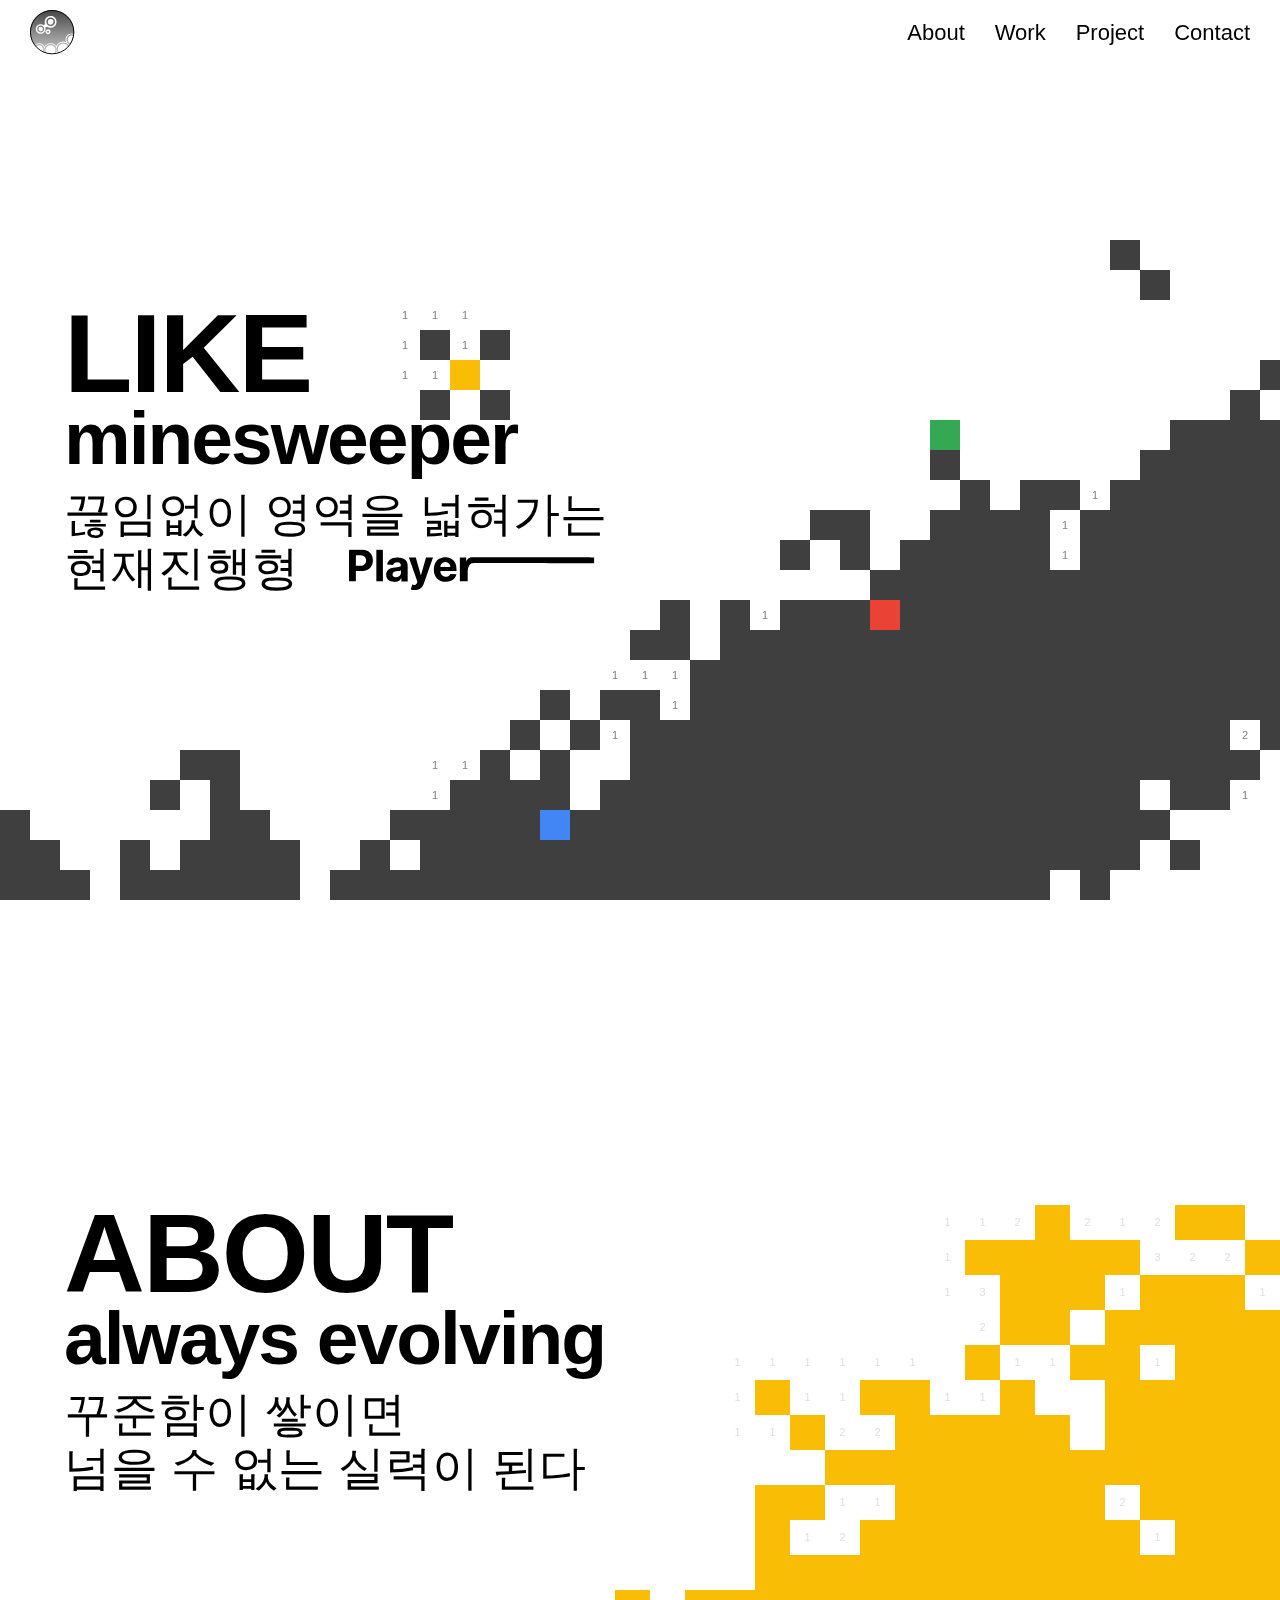
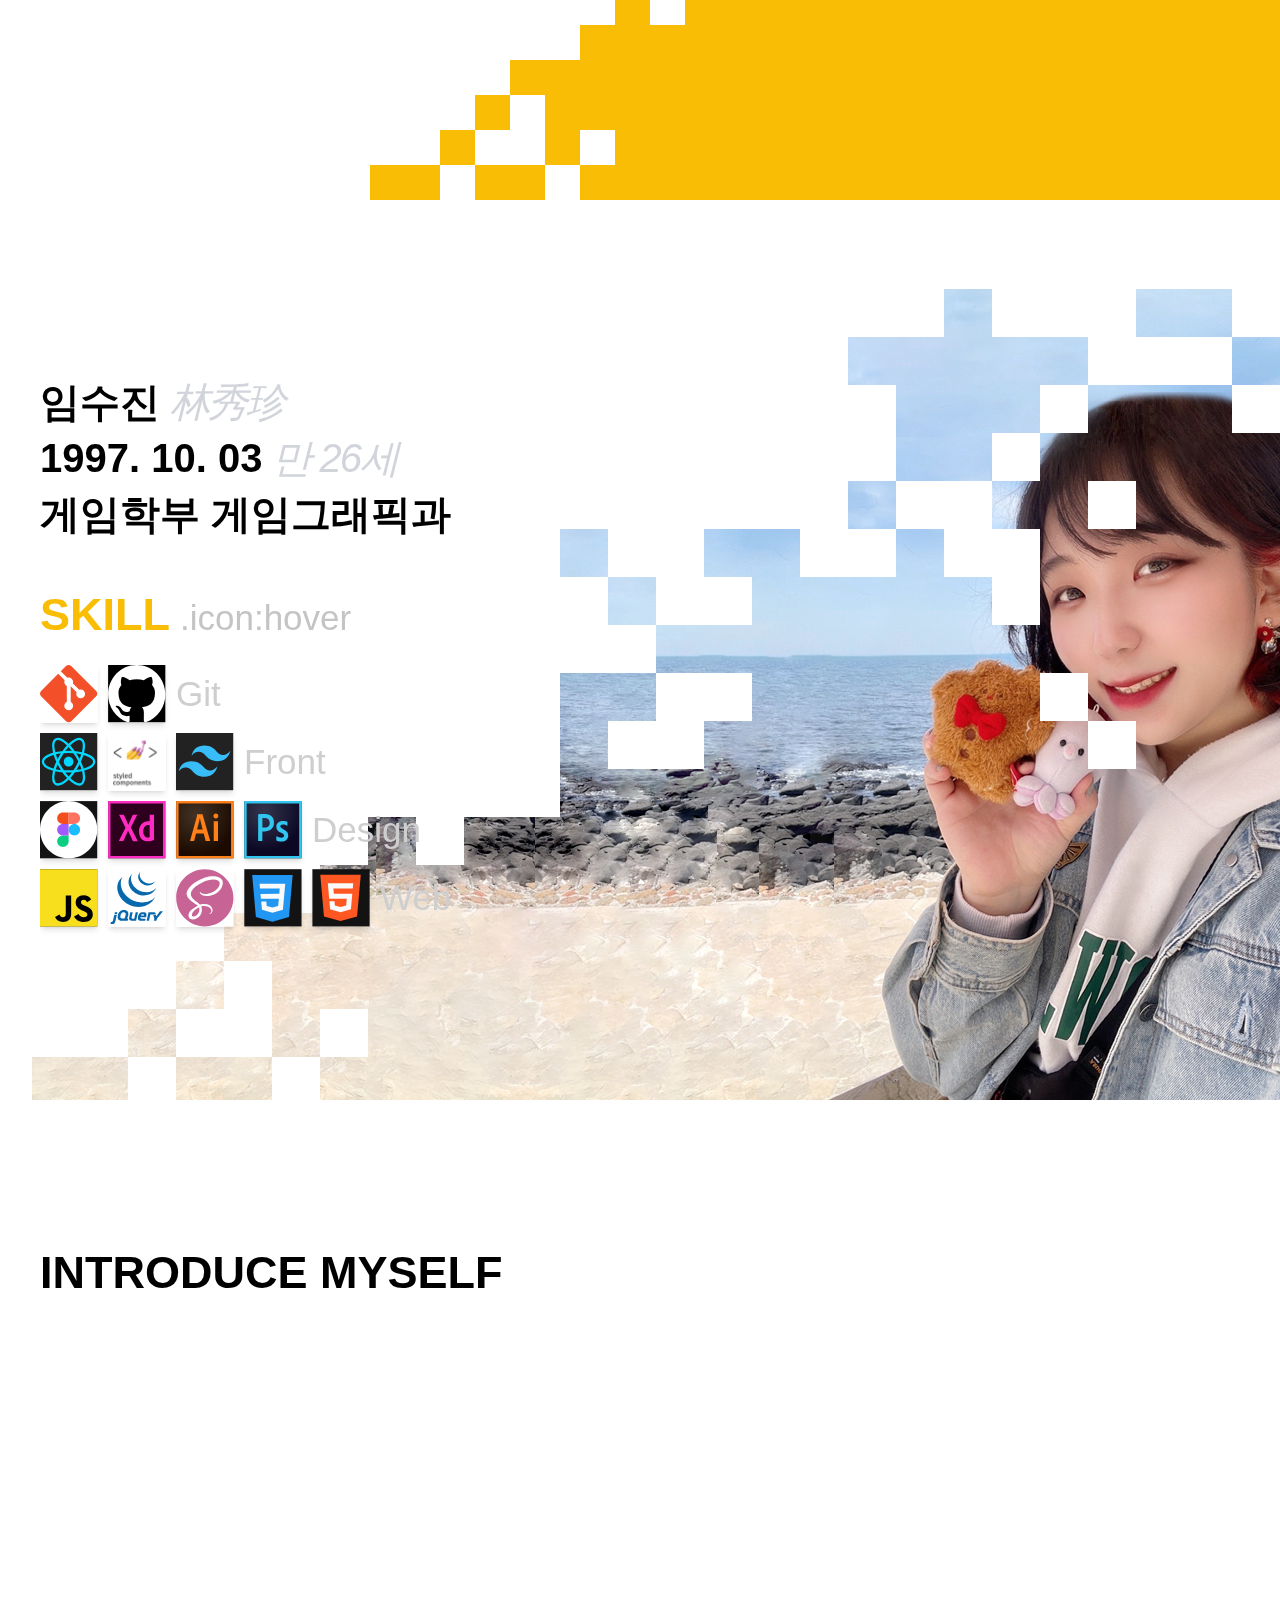
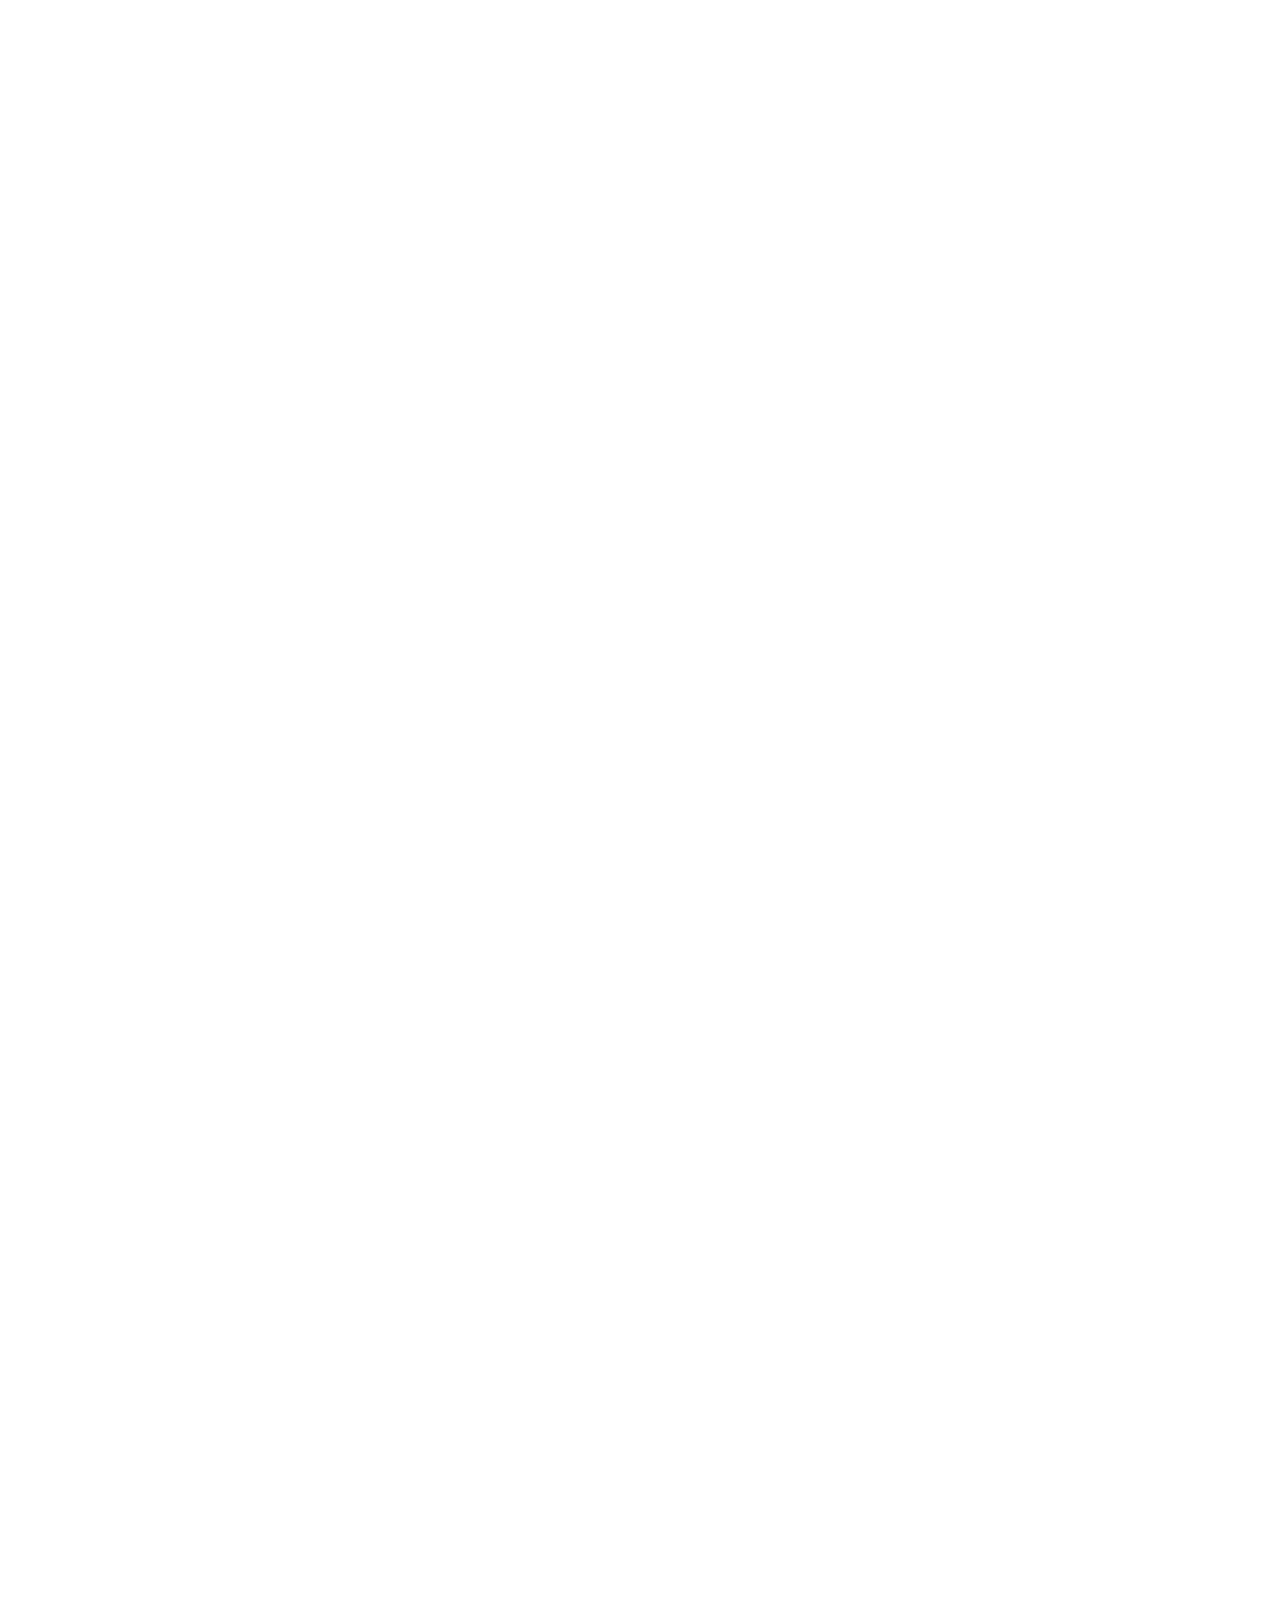
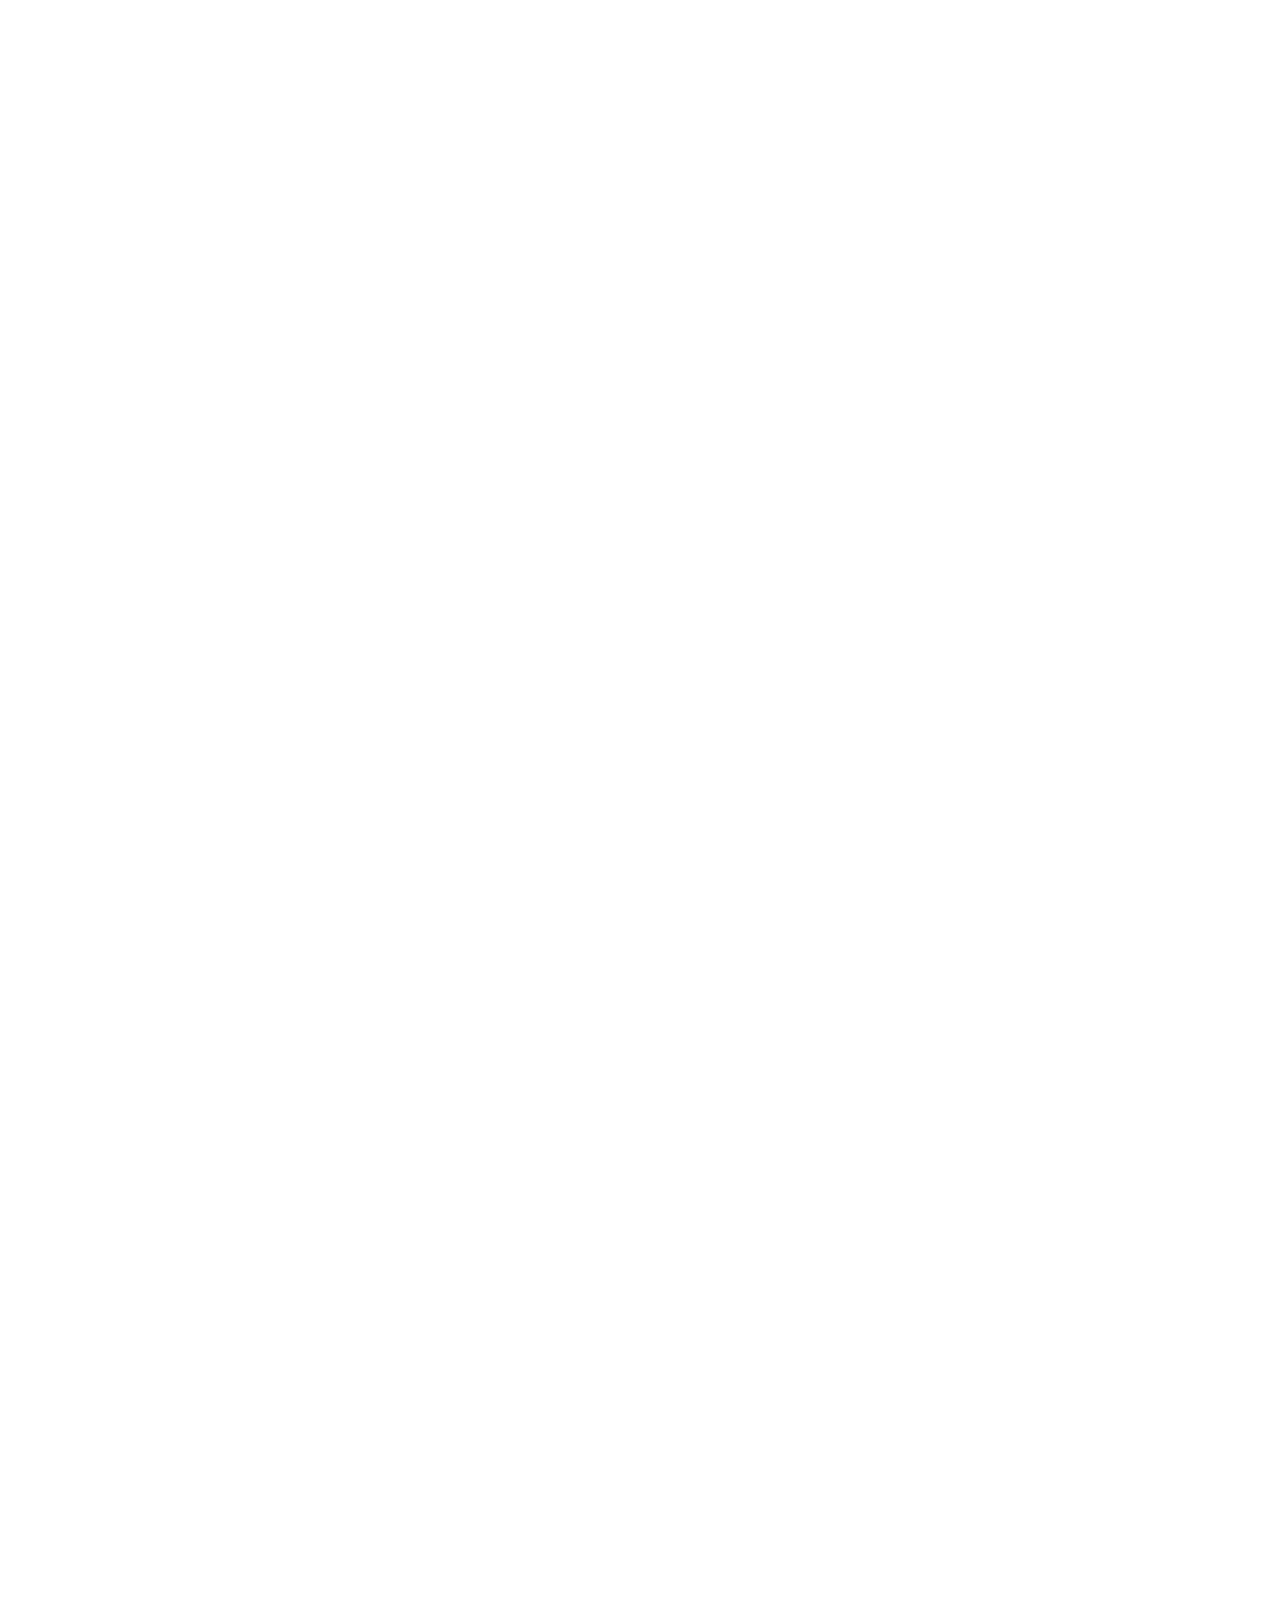
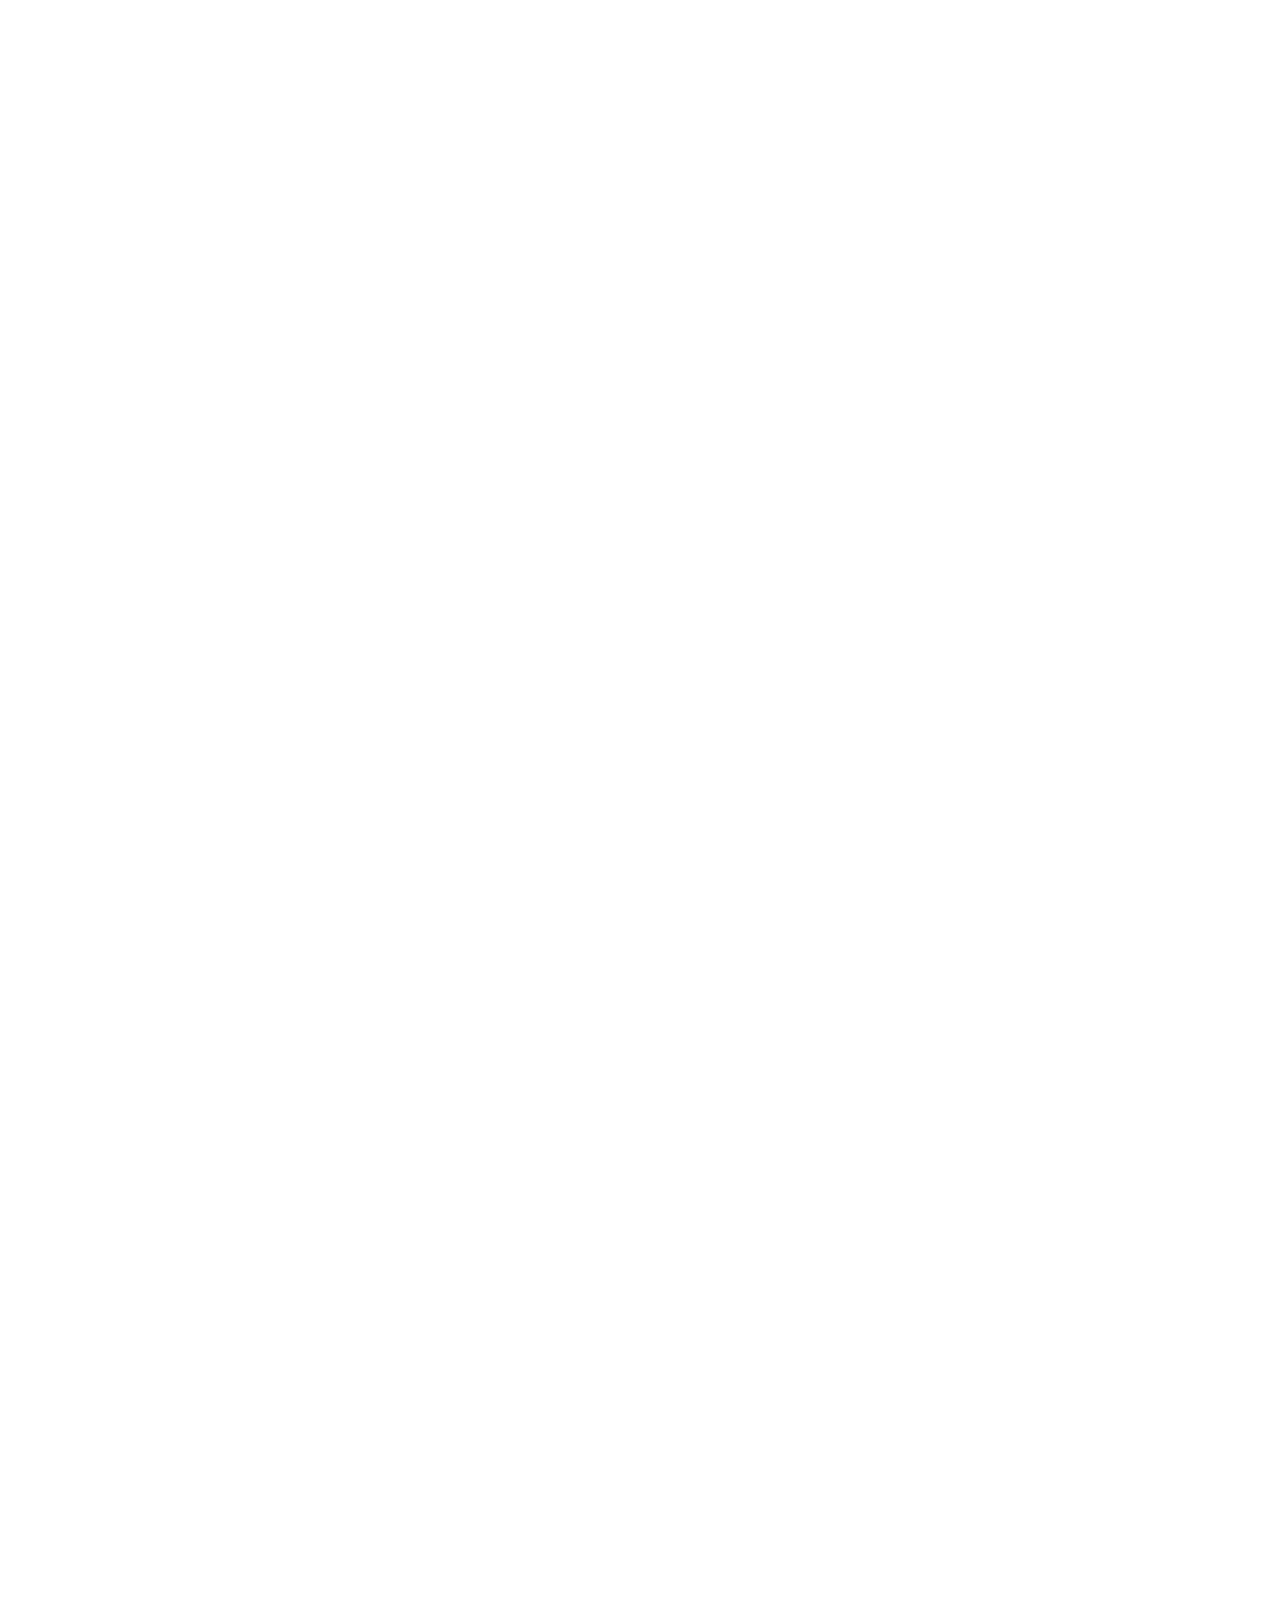
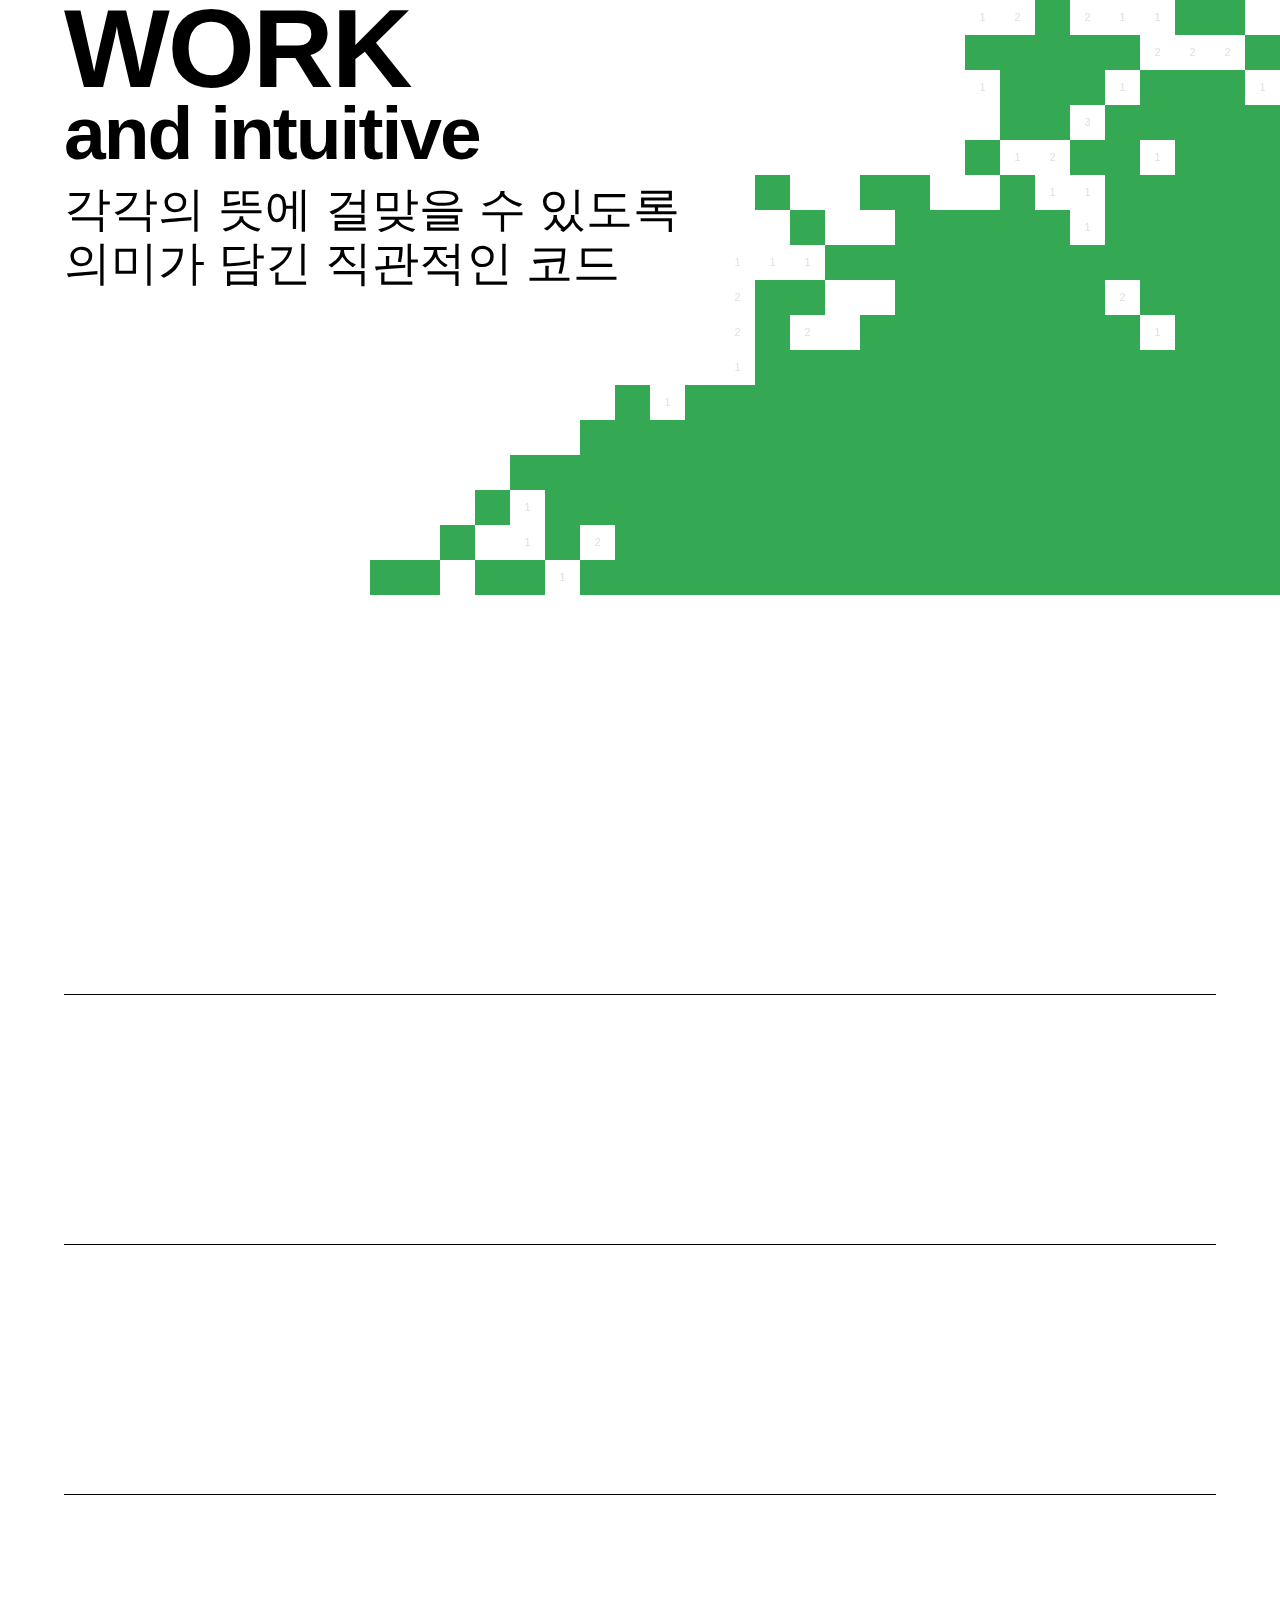
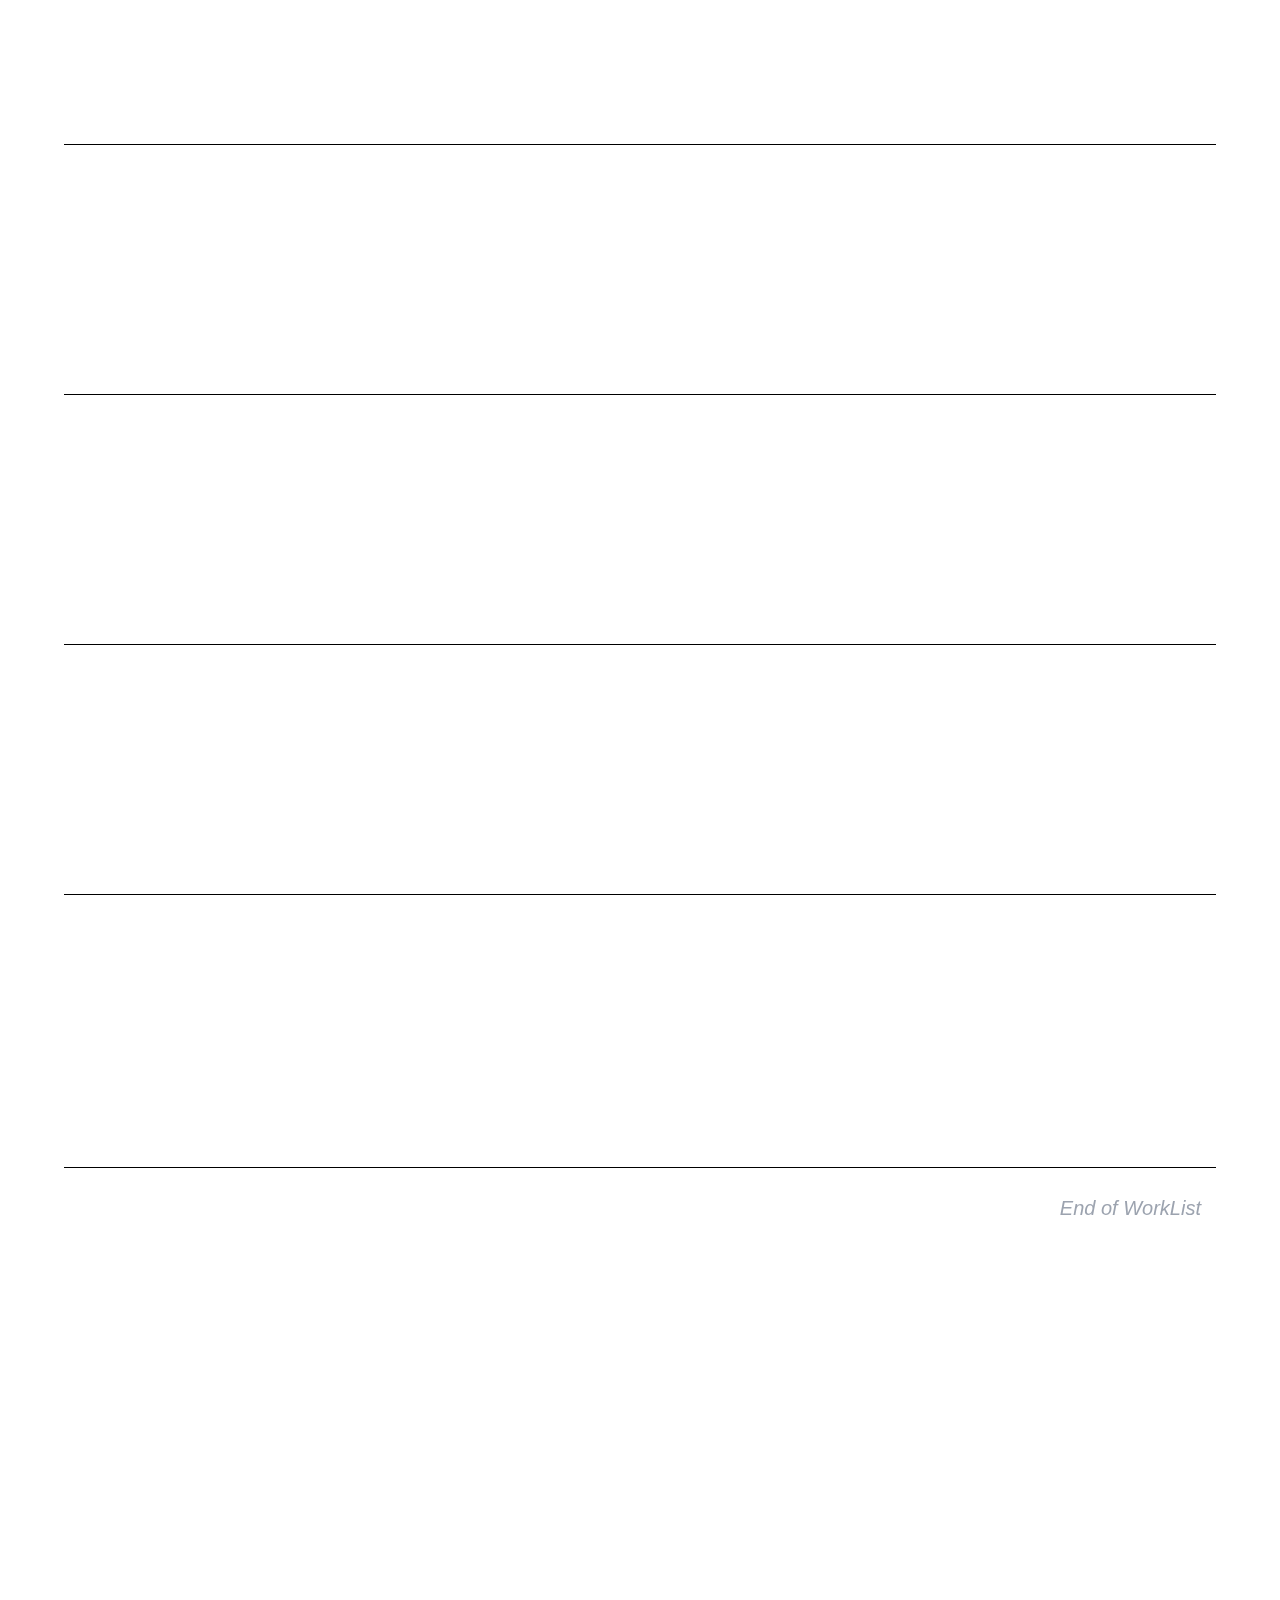
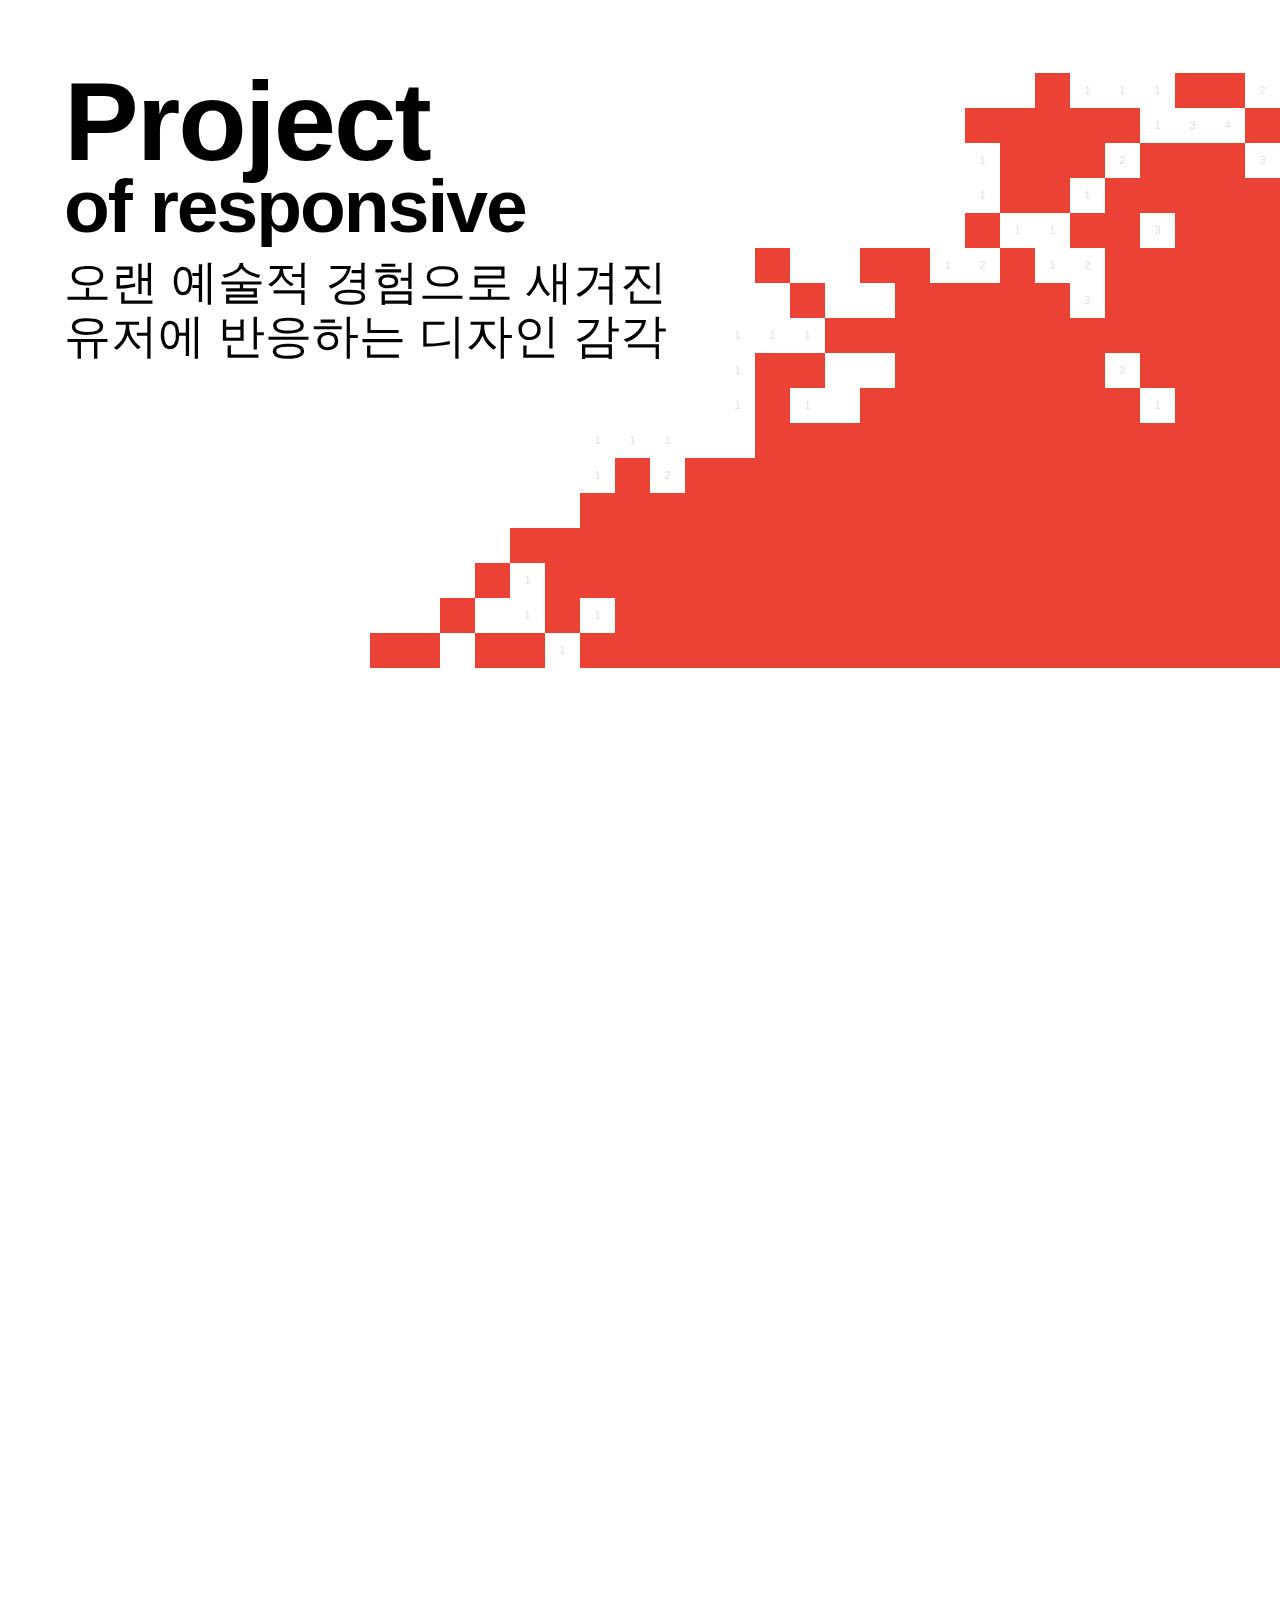
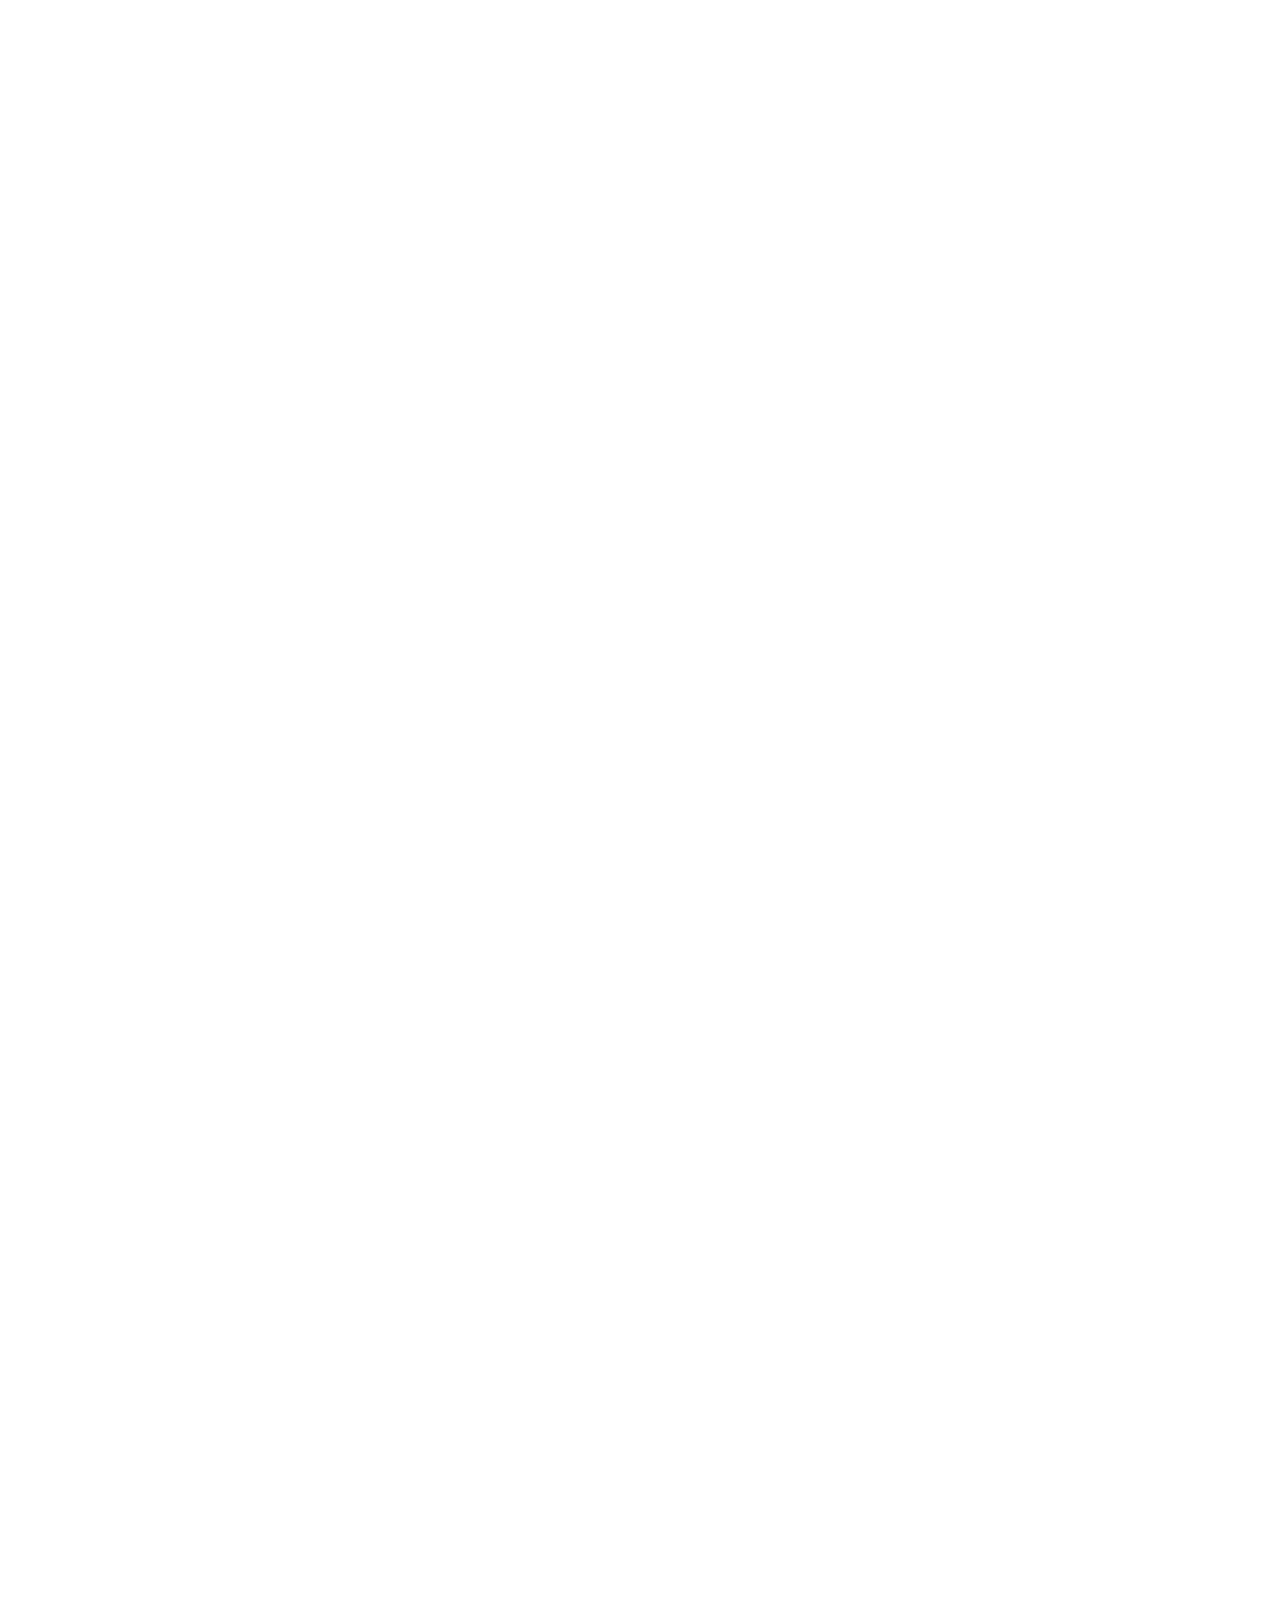
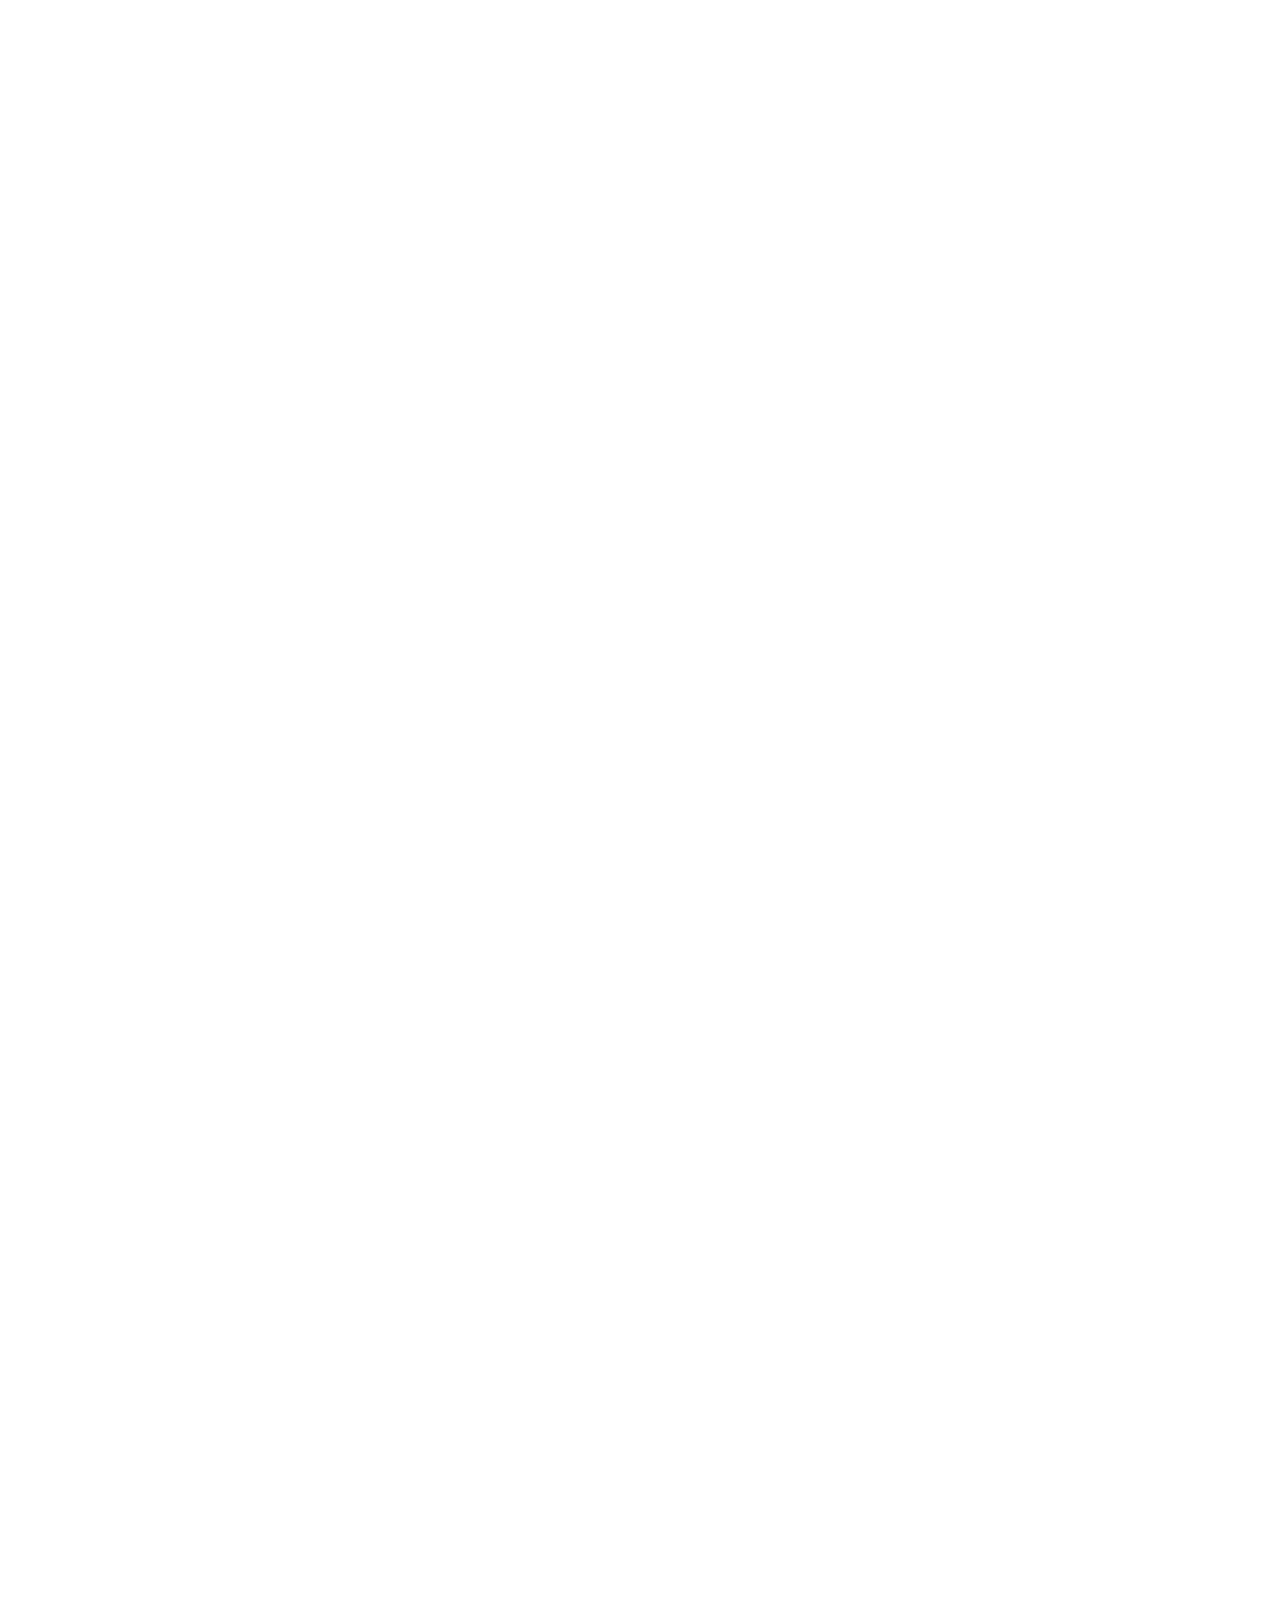
==== index.html @ 19c6135d "[수정] 링크 수정" ====
<!doctype html>
<html lang="ko">
  <head>
    <meta charset="UTF-8" />
    <link
      rel="icon"
      type="image/svg+xml"
      href="./assets/suteamIcon-BBmKGDCa.svg"
    />
    <meta name="viewport" content="width=device-width, initial-scale=1.0" />
    <title>myFirstPortfolio</title>
    <script type="module" crossorigin src="./assets/index-D_qUs_dt.js"></script>
    <link rel="stylesheet" crossorigin href="./assets/index-CfdNUCxx.css" />
  </head>
  <body>
    <div id="root"></div>
  </body>
</html>
---- assets/index-CfdNUCxx.css ----
@font-face{font-family:Inter;src:url(./assets/font/Inter-VariableFont_slnt.wght.ttf) format("ttf")}@font-face{font-family:Pretendard;src:url(./assets/font/PretendardVariable.ttf) format("ttf")}html{scroll-behavior:smooth}body{width:100%}#root{font-family:Inter,Pretendard,sans-serif}.fancybox__footer{display:none}.fancybox__container:not(.is-compact) .fancybox__slide.has-close-btn{padding-top:0!important}.fancybox__content{padding:0!important}.fancybox__content>.f-button.is-close-btn{top:20px!important;right:40px!important;z-index:50!important;opacity:1!important;--f-button-hover-bg: #737373 !important}.has-iframe .fancybox__content{width:100%!important;height:100%!important}canvas{border:1px solid black;margin:0 auto;display:block}#AboutEct .descBox .left .innerBox{flex-direction:row-reverse;right:-230px;justify-content:right;text-align:right}#AboutEct .descBox .right .innerBox{left:-230px;justify-content:left;text-align:left}#AboutEct .descBox .center .innerBox{width:600px;left:50%;transform:translate(-50%);justify-content:center;text-align:center}#AboutEct .descBox .center .innerBox .imgBox{display:none}@media screen and (max-width: 1300px){#AboutEct .descBox{font-size:18px}#AboutEct .descBox .left .innerBox{flex-direction:column;right:initial;left:50%;transform:translate(-50%);justify-content:center;text-align:center}#AboutEct .descBox .right .innerBox{flex-direction:column;right:initial;left:50%;transform:translate(-50%);justify-content:center;text-align:center;gap:initial}#AboutEct .descBox .innerBox .imgBox{position:absolute;z-index:5;opacity:.3}#AboutEct .descBox .innerBox .textBox{padding-top:30px}}@media screen and (max-width: 768px){#AboutEct .descBox .innerBox .textBox pre{white-space:normal}#AboutEct .descBox .center .innerBox{width:100%}}:root{--f-spinner-width: 36px;--f-spinner-height: 36px;--f-spinner-color-1: rgba(0, 0, 0, .1);--f-spinner-color-2: rgba(17, 24, 28, .8);--f-spinner-stroke: 2.75}.f-spinner{margin:auto;padding:0;width:var(--f-spinner-width);height:var(--f-spinner-height)}.f-spinner svg{width:100%;height:100%;vertical-align:top;animation:f-spinner-rotate 2s linear infinite}.f-spinner svg *{stroke-width:var(--f-spinner-stroke);fill:none}.f-spinner svg *:first-child{stroke:var(--f-spinner-color-1)}.f-spinner svg *:last-child{stroke:var(--f-spinner-color-2);animation:f-spinner-dash 2s ease-in-out infinite}@keyframes f-spinner-rotate{to{transform:rotate(360deg)}}@keyframes f-spinner-dash{0%{stroke-dasharray:1,150;stroke-dashoffset:0}50%{stroke-dasharray:90,150;stroke-dashoffset:-35}to{stroke-dasharray:90,150;stroke-dashoffset:-124}}.f-throwOutUp{animation:var(--f-throw-out-duration, .175s) ease-out both f-throwOutUp}.f-throwOutDown{animation:var(--f-throw-out-duration, .175s) ease-out both f-throwOutDown}@keyframes f-throwOutUp{to{transform:translate3d(0,calc(var(--f-throw-out-distance, 150px) * -1),0);opacity:0}}@keyframes f-throwOutDown{to{transform:translate3d(0,var(--f-throw-out-distance, 150px),0);opacity:0}}.f-zoomInUp{animation:var(--f-transition-duration, .2s) ease .1s both f-zoomInUp}.f-zoomOutDown{animation:var(--f-transition-duration, .2s) ease both f-zoomOutDown}@keyframes f-zoomInUp{0%{transform:scale(.975) translate3d(0,16px,0);opacity:0}to{transform:scale(1) translateZ(0);opacity:1}}@keyframes f-zoomOutDown{to{transform:scale(.975) translate3d(0,16px,0);opacity:0}}.f-fadeIn{animation:var(--f-transition-duration, .2s) var(--f-transition-easing, ease) var(--f-transition-delay, 0s) both f-fadeIn;z-index:2}.f-fadeOut{animation:var(--f-transition-duration, .2s) var(--f-transition-easing, ease) var(--f-transition-delay, 0s) both f-fadeOut;z-index:1}@keyframes f-fadeIn{0%{opacity:0}to{opacity:1}}@keyframes f-fadeOut{to{opacity:0}}.f-fadeFastIn{animation:var(--f-transition-duration, .2s) ease-out both f-fadeFastIn;z-index:2}.f-fadeFastOut{animation:var(--f-transition-duration, .1s) ease-out both f-fadeFastOut;z-index:2}@keyframes f-fadeFastIn{0%{opacity:.75}to{opacity:1}}@keyframes f-fadeFastOut{to{opacity:0}}.f-fadeSlowIn{animation:var(--f-transition-duration, .5s) ease both f-fadeSlowIn;z-index:2}.f-fadeSlowOut{animation:var(--f-transition-duration, .5s) ease both f-fadeSlowOut;z-index:1}@keyframes f-fadeSlowIn{0%{opacity:0}to{opacity:1}}@keyframes f-fadeSlowOut{to{opacity:0}}.f-crossfadeIn{animation:var(--f-transition-duration, .2s) ease-out both f-crossfadeIn;z-index:2}.f-crossfadeOut{animation:calc(var(--f-transition-duration, .2s)*.5) linear .1s both f-crossfadeOut;z-index:1}@keyframes f-crossfadeIn{0%{opacity:0}to{opacity:1}}@keyframes f-crossfadeOut{to{opacity:0}}.f-slideIn.from-next{animation:var(--f-transition-duration, .85s) cubic-bezier(.16,1,.3,1) f-slideInNext}.f-slideIn.from-prev{animation:var(--f-transition-duration, .85s) cubic-bezier(.16,1,.3,1) f-slideInPrev}.f-slideOut.to-next{animation:var(--f-transition-duration, .85s) cubic-bezier(.16,1,.3,1) f-slideOutNext}.f-slideOut.to-prev{animation:var(--f-transition-duration, .85s) cubic-bezier(.16,1,.3,1) f-slideOutPrev}@keyframes f-slideInPrev{0%{transform:translate(100%)}to{transform:translateZ(0)}}@keyframes f-slideInNext{0%{transform:translate(-100%)}to{transform:translateZ(0)}}@keyframes f-slideOutNext{to{transform:translate(-100%)}}@keyframes f-slideOutPrev{to{transform:translate(100%)}}.f-classicIn.from-next{animation:var(--f-transition-duration, .85s) cubic-bezier(.16,1,.3,1) f-classicInNext;z-index:2}.f-classicIn.from-prev{animation:var(--f-transition-duration, .85s) cubic-bezier(.16,1,.3,1) f-classicInPrev;z-index:2}.f-classicOut.to-next{animation:var(--f-transition-duration, .85s) cubic-bezier(.16,1,.3,1) f-classicOutNext;z-index:1}.f-classicOut.to-prev{animation:var(--f-transition-duration, .85s) cubic-bezier(.16,1,.3,1) f-classicOutPrev;z-index:1}@keyframes f-classicInNext{0%{transform:translate(-75px);opacity:0}to{transform:translateZ(0);opacity:1}}@keyframes f-classicInPrev{0%{transform:translate(75px);opacity:0}to{transform:translateZ(0);opacity:1}}@keyframes f-classicOutNext{to{transform:translate(-75px);opacity:0}}@keyframes f-classicOutPrev{to{transform:translate(75px);opacity:0}}:root{--f-button-width: 40px;--f-button-height: 40px;--f-button-border: 0;--f-button-border-radius: 0;--f-button-color: #374151;--f-button-bg: #f8f8f8;--f-button-hover-bg: #e0e0e0;--f-button-active-bg: #d0d0d0;--f-button-shadow: none;--f-button-transition: all .15s ease;--f-button-transform: none;--f-button-svg-width: 20px;--f-button-svg-height: 20px;--f-button-svg-stroke-width: 1.5;--f-button-svg-fill: none;--f-button-svg-filter: none;--f-button-svg-disabled-opacity: .65}.f-button{display:flex;justify-content:center;align-items:center;box-sizing:content-box;position:relative;margin:0;padding:0;width:var(--f-button-width);height:var(--f-button-height);border:var(--f-button-border);border-radius:var(--f-button-border-radius);color:var(--f-button-color);background:var(--f-button-bg);box-shadow:var(--f-button-shadow);pointer-events:all;cursor:pointer;transition:var(--f-button-transition)}@media (hover: hover){.f-button:hover:not([disabled]){color:var(--f-button-hover-color);background-color:var(--f-button-hover-bg)}}.f-button:active:not([disabled]){background-color:var(--f-button-active-bg)}.f-button:focus:not(:focus-visible){outline:none}.f-button:focus-visible{outline:none;box-shadow:inset 0 0 0 var(--f-button-outline, 2px) var(--f-button-outline-color, var(--f-button-color))}.f-button svg{width:var(--f-button-svg-width);height:var(--f-button-svg-height);fill:var(--f-button-svg-fill);stroke:currentColor;stroke-width:var(--f-button-svg-stroke-width);stroke-linecap:round;stroke-linejoin:round;transition:opacity .15s ease;transform:var(--f-button-transform);filter:var(--f-button-svg-filter);pointer-events:none}.f-button[disabled]{cursor:default}.f-button[disabled] svg{opacity:var(--f-button-svg-disabled-opacity)}.f-carousel__nav .f-button.is-prev,.f-carousel__nav .f-button.is-next,.fancybox__nav .f-button.is-prev,.fancybox__nav .f-button.is-next{position:absolute;z-index:1}.is-horizontal .f-carousel__nav .f-button.is-prev,.is-horizontal .f-carousel__nav .f-button.is-next,.is-horizontal .fancybox__nav .f-button.is-prev,.is-horizontal .fancybox__nav .f-button.is-next{top:50%;transform:translateY(-50%)}.is-horizontal .f-carousel__nav .f-button.is-prev,.is-horizontal .fancybox__nav .f-button.is-prev{left:var(--f-button-prev-pos)}.is-horizontal .f-carousel__nav .f-button.is-next,.is-horizontal .fancybox__nav .f-button.is-next{right:var(--f-button-next-pos)}.is-horizontal.is-rtl .f-carousel__nav .f-button.is-prev,.is-horizontal.is-rtl .fancybox__nav .f-button.is-prev{left:auto;right:var(--f-button-next-pos)}.is-horizontal.is-rtl .f-carousel__nav .f-button.is-next,.is-horizontal.is-rtl .fancybox__nav .f-button.is-next{right:auto;left:var(--f-button-prev-pos)}.is-vertical .f-carousel__nav .f-button.is-prev,.is-vertical .f-carousel__nav .f-button.is-next,.is-vertical .fancybox__nav .f-button.is-prev,.is-vertical .fancybox__nav .f-button.is-next{top:auto;left:50%;transform:translate(-50%)}.is-vertical .f-carousel__nav .f-button.is-prev,.is-vertical .fancybox__nav .f-button.is-prev{top:var(--f-button-next-pos)}.is-vertical .f-carousel__nav .f-button.is-next,.is-vertical .fancybox__nav .f-button.is-next{bottom:var(--f-button-next-pos)}.is-vertical .f-carousel__nav .f-button.is-prev svg,.is-vertical .f-carousel__nav .f-button.is-next svg,.is-vertical .fancybox__nav .f-button.is-prev svg,.is-vertical .fancybox__nav .f-button.is-next svg{transform:rotate(90deg)}.f-carousel__nav .f-button:disabled,.fancybox__nav .f-button:disabled{pointer-events:none}html.with-fancybox{width:auto;overflow:visible;scroll-behavior:auto}html.with-fancybox body{touch-action:none}html.with-fancybox body.hide-scrollbar{width:auto;margin-right:calc(var(--fancybox-body-margin, 0px) + var(--fancybox-scrollbar-compensate, 0px));overflow:hidden!important;overscroll-behavior-y:none}.fancybox__container{--fancybox-color: #dbdbdb;--fancybox-hover-color: #fff;--fancybox-bg: rgba(24, 24, 27, .98);--fancybox-slide-gap: 10px;--f-spinner-width: 50px;--f-spinner-height: 50px;--f-spinner-color-1: rgba(255, 255, 255, .1);--f-spinner-color-2: #bbb;--f-spinner-stroke: 3.65;position:fixed;top:0;left:0;bottom:0;right:0;direction:ltr;display:flex;flex-direction:column;box-sizing:border-box;margin:0;padding:0;color:#f8f8f8;-webkit-tap-highlight-color:rgba(0,0,0,0);overflow:visible;z-index:var(--fancybox-zIndex, 1050);outline:none;transform-origin:top left;-webkit-text-size-adjust:100%;-moz-text-size-adjust:none;text-size-adjust:100%;overscroll-behavior-y:contain}.fancybox__container *,.fancybox__container *:before,.fancybox__container *:after{box-sizing:inherit}.fancybox__container::backdrop{background-color:#0000}.fancybox__backdrop{position:fixed;top:0;left:0;bottom:0;right:0;z-index:-1;background:var(--fancybox-bg);opacity:var(--fancybox-opacity, 1);will-change:opacity}.fancybox__carousel{position:relative;box-sizing:border-box;flex:1;min-height:0;z-index:10;overflow-y:visible;overflow-x:clip}.fancybox__viewport{width:100%;height:100%}.fancybox__viewport.is-draggable{cursor:move;cursor:grab}.fancybox__viewport.is-dragging{cursor:move;cursor:grabbing}.fancybox__track{display:flex;margin:0 auto;height:100%}.fancybox__slide{flex:0 0 auto;position:relative;display:flex;flex-direction:column;align-items:center;width:100%;height:100%;margin:0 var(--fancybox-slide-gap) 0 0;padding:4px;overflow:auto;overscroll-behavior:contain;transform:translateZ(0);backface-visibility:hidden}.fancybox__container:not(.is-compact) .fancybox__slide.has-close-btn{padding-top:40px}.fancybox__slide.has-iframe,.fancybox__slide.has-video,.fancybox__slide.has-html5video,.fancybox__slide.has-image{overflow:hidden}.fancybox__slide.has-image.is-animating,.fancybox__slide.has-image.is-selected{overflow:visible}.fancybox__slide:before,.fancybox__slide:after{content:"";flex:0 0 0;margin:auto}.fancybox__backdrop:empty,.fancybox__viewport:empty,.fancybox__track:empty,.fancybox__slide:empty{display:block}.fancybox__content{align-self:center;display:flex;flex-direction:column;position:relative;margin:0;padding:2rem;max-width:100%;color:var(--fancybox-content-color, #374151);background:var(--fancybox-content-bg, #fff);cursor:default;border-radius:0;z-index:20}.is-loading .fancybox__content{opacity:0}.is-draggable .fancybox__content{cursor:move;cursor:grab}.can-zoom_in .fancybox__content{cursor:zoom-in}.can-zoom_out .fancybox__content{cursor:zoom-out}.is-dragging .fancybox__content{cursor:move;cursor:grabbing}.fancybox__content [data-selectable],.fancybox__content [contenteditable]{cursor:auto}.fancybox__slide.has-image>.fancybox__content{padding:0;background:#0000;min-height:1px;background-repeat:no-repeat;background-size:contain;background-position:center center;transition:none;transform:translateZ(0);backface-visibility:hidden}.fancybox__slide.has-image>.fancybox__content>picture>img{width:100%;height:auto;max-height:100%}.is-animating .fancybox__content,.is-dragging .fancybox__content{will-change:transform,width,height}.fancybox-image{margin:auto;display:block;width:100%;height:100%;min-height:0;-o-object-fit:contain;object-fit:contain;-webkit-user-select:none;-moz-user-select:none;user-select:none;filter:blur(0px)}.fancybox__caption{align-self:center;max-width:100%;flex-shrink:0;margin:0;padding:14px 0 4px;overflow-wrap:anywhere;line-height:1.375;color:var(--fancybox-color, currentColor);opacity:var(--fancybox-opacity, 1);cursor:auto;visibility:visible}.is-loading .fancybox__caption,.is-closing .fancybox__caption{opacity:0;visibility:hidden}.is-compact .fancybox__caption{padding-bottom:0}.f-button.is-close-btn{--f-button-svg-stroke-width: 2;position:absolute;top:0;right:8px;z-index:40}.fancybox__content>.f-button.is-close-btn{--f-button-width: 34px;--f-button-height: 34px;--f-button-border-radius: 4px;--f-button-color: var(--fancybox-color, #fff);--f-button-hover-color: var(--fancybox-color, #fff);--f-button-bg: transparent;--f-button-hover-bg: transparent;--f-button-active-bg: transparent;--f-button-svg-width: 22px;--f-button-svg-height: 22px;position:absolute;top:-38px;right:0;opacity:.75}.is-loading .fancybox__content>.f-button.is-close-btn{visibility:hidden}.is-zooming-out .fancybox__content>.f-button.is-close-btn{visibility:hidden}.fancybox__content>.f-button.is-close-btn:hover{opacity:1}.fancybox__footer{padding:0;margin:0;position:relative}.fancybox__footer .fancybox__caption{width:100%;padding:24px;opacity:var(--fancybox-opacity, 1);transition:all .25s ease}.is-compact .fancybox__footer{position:absolute;bottom:0;left:0;right:0;z-index:20;background:#18181b80}.is-compact .fancybox__footer .fancybox__caption{padding:12px}.is-compact .fancybox__content>.f-button.is-close-btn{--f-button-border-radius: 50%;--f-button-color: #fff;--f-button-hover-color: #fff;--f-button-outline-color: #000;--f-button-bg: rgba(0, 0, 0, .6);--f-button-active-bg: rgba(0, 0, 0, .6);--f-button-hover-bg: rgba(0, 0, 0, .6);--f-button-svg-width: 18px;--f-button-svg-height: 18px;--f-button-svg-filter: none;top:5px;right:5px}.fancybox__nav{--f-button-width: 50px;--f-button-height: 50px;--f-button-border: 0;--f-button-border-radius: 50%;--f-button-color: var(--fancybox-color);--f-button-hover-color: var(--fancybox-hover-color);--f-button-bg: transparent;--f-button-hover-bg: rgba(24, 24, 27, .3);--f-button-active-bg: rgba(24, 24, 27, .5);--f-button-shadow: none;--f-button-transition: all .15s ease;--f-button-transform: none;--f-button-svg-width: 26px;--f-button-svg-height: 26px;--f-button-svg-stroke-width: 2.5;--f-button-svg-fill: none;--f-button-svg-filter: drop-shadow(1px 1px 1px rgba(24, 24, 27, .5));--f-button-svg-disabled-opacity: .65;--f-button-next-pos: 1rem;--f-button-prev-pos: 1rem;opacity:var(--fancybox-opacity, 1)}.fancybox__nav .f-button:before{position:absolute;content:"";top:-30px;right:-20px;left:-20px;bottom:-30px;z-index:1}.is-idle .fancybox__nav{animation:.15s ease-out both f-fadeOut}.is-idle.is-compact .fancybox__footer{pointer-events:none;animation:.15s ease-out both f-fadeOut}.fancybox__slide>.f-spinner{position:absolute;top:50%;left:50%;margin:var(--f-spinner-top, calc(var(--f-spinner-width) * -.5)) 0 0 var(--f-spinner-left, calc(var(--f-spinner-height) * -.5));z-index:30;cursor:pointer}.fancybox-protected{position:absolute;top:0;left:0;right:0;bottom:0;z-index:40;-webkit-user-select:none;-moz-user-select:none;user-select:none}.fancybox-ghost{position:absolute;top:0;left:0;width:100%;height:100%;min-height:0;-o-object-fit:contain;object-fit:contain;z-index:40;-webkit-user-select:none;-moz-user-select:none;user-select:none;pointer-events:none}.fancybox-focus-guard{outline:none;opacity:0;position:fixed;pointer-events:none}.fancybox__container:not([aria-hidden]){opacity:0}.fancybox__container.is-animated[aria-hidden=false]>*:not(.fancybox__backdrop,.fancybox__carousel),.fancybox__container.is-animated[aria-hidden=false] .fancybox__carousel>*:not(.fancybox__viewport),.fancybox__container.is-animated[aria-hidden=false] .fancybox__slide>*:not(.fancybox__content){animation:var(--f-interface-enter-duration, .25s) ease .1s backwards f-fadeIn}.fancybox__container.is-animated[aria-hidden=false] .fancybox__backdrop{animation:var(--f-backdrop-enter-duration, .35s) ease backwards f-fadeIn}.fancybox__container.is-animated[aria-hidden=true]>*:not(.fancybox__backdrop,.fancybox__carousel),.fancybox__container.is-animated[aria-hidden=true] .fancybox__carousel>*:not(.fancybox__viewport),.fancybox__container.is-animated[aria-hidden=true] .fancybox__slide>*:not(.fancybox__content){animation:var(--f-interface-exit-duration, .15s) ease forwards f-fadeOut}.fancybox__container.is-animated[aria-hidden=true] .fancybox__backdrop{animation:var(--f-backdrop-exit-duration, .35s) ease forwards f-fadeOut}.has-iframe .fancybox__content,.has-map .fancybox__content,.has-pdf .fancybox__content,.has-youtube .fancybox__content,.has-vimeo .fancybox__content,.has-html5video .fancybox__content{max-width:100%;flex-shrink:1;min-height:1px;overflow:visible}.has-iframe .fancybox__content,.has-map .fancybox__content,.has-pdf .fancybox__content{width:calc(100% - 120px);height:90%}.fancybox__container.is-compact .has-iframe .fancybox__content,.fancybox__container.is-compact .has-map .fancybox__content,.fancybox__container.is-compact .has-pdf .fancybox__content{width:100%;height:100%}.has-youtube .fancybox__content,.has-vimeo .fancybox__content,.has-html5video .fancybox__content{width:960px;height:540px;max-width:100%;max-height:100%}.has-map .fancybox__content,.has-pdf .fancybox__content,.has-youtube .fancybox__content,.has-vimeo .fancybox__content,.has-html5video .fancybox__content{padding:0;background:#18181be6;color:#fff}.has-map .fancybox__content{background:#e5e3df}.fancybox__html5video,.fancybox__iframe{border:0;display:block;height:100%;width:100%;background:#0000}.fancybox-placeholder{border:0!important;clip:rect(1px,1px,1px,1px)!important;-webkit-clip-path:inset(50%)!important;clip-path:inset(50%)!important;height:1px!important;margin:-1px!important;overflow:hidden!important;padding:0!important;position:absolute!important;width:1px!important;white-space:nowrap!important}.f-carousel__thumbs{--f-thumb-width: 96px;--f-thumb-height: 72px;--f-thumb-outline: 0;--f-thumb-outline-color: #5eb0ef;--f-thumb-opacity: 1;--f-thumb-hover-opacity: 1;--f-thumb-selected-opacity: 1;--f-thumb-border-radius: 2px;--f-thumb-offset: 0px;--f-button-next-pos: 0;--f-button-prev-pos: 0}.f-carousel__thumbs.is-classic{--f-thumb-gap: 8px;--f-thumb-opacity: .5;--f-thumb-hover-opacity: 1;--f-thumb-selected-opacity: 1}.f-carousel__thumbs.is-modern{--f-thumb-gap: 4px;--f-thumb-extra-gap: 16px;--f-thumb-clip-width: 46px}.f-thumbs{position:relative;flex:0 0 auto;margin:0;overflow:hidden;-webkit-tap-highlight-color:rgba(0,0,0,0);-webkit-user-select:none;-moz-user-select:none;user-select:none;perspective:1000px;transform:translateZ(0)}.f-thumbs .f-spinner{position:absolute;top:0;left:0;width:100%;height:100%;border-radius:2px;background-image:linear-gradient(#ebeff2,#e2e8f0);z-index:-1}.f-thumbs .f-spinner svg{display:none}.f-thumbs.is-vertical{height:100%}.f-thumbs__viewport{width:100%;height:auto;overflow:hidden;transform:translateZ(0)}.f-thumbs__track{display:flex}.f-thumbs__slide{position:relative;flex:0 0 auto;box-sizing:content-box;display:flex;align-items:center;justify-content:center;padding:0;margin:0;width:var(--f-thumb-width);height:var(--f-thumb-height);overflow:visible;cursor:pointer}.f-thumbs__slide.is-loading img{opacity:0}.is-classic .f-thumbs__viewport{height:100%}.is-modern .f-thumbs__track{width:-moz-max-content;width:max-content}.is-modern .f-thumbs__track:before{content:"";position:absolute;top:0;bottom:0;left:calc((var(--f-thumb-clip-width, 0))*-.5);width:calc(var(--width, 0)*1px + var(--f-thumb-clip-width, 0));cursor:pointer}.is-modern .f-thumbs__slide{width:var(--f-thumb-clip-width);transform:translate3d(calc(var(--shift, 0) * -1px),0,0);transition:none;pointer-events:none}.is-modern.is-resting .f-thumbs__slide{transition:transform .33s ease}.is-modern.is-resting .f-thumbs__slide__button{transition:-webkit-clip-path .33s ease;transition:clip-path .33s ease;transition:clip-path .33s ease,-webkit-clip-path .33s ease}.is-using-tab .is-modern .f-thumbs__slide:focus-within{filter:drop-shadow(-1px 0px 0px var(--f-thumb-outline-color)) drop-shadow(2px 0px 0px var(--f-thumb-outline-color)) drop-shadow(0px -1px 0px var(--f-thumb-outline-color)) drop-shadow(0px 2px 0px var(--f-thumb-outline-color))}.f-thumbs__slide__button{-webkit-appearance:none;-moz-appearance:none;appearance:none;width:var(--f-thumb-width);height:100%;margin:0 -100%;padding:0;border:0;position:relative;border-radius:var(--f-thumb-border-radius);overflow:hidden;background:#0000;outline:none;cursor:pointer;pointer-events:auto;touch-action:manipulation;opacity:var(--f-thumb-opacity);transition:opacity .2s ease}.f-thumbs__slide__button:hover{opacity:var(--f-thumb-hover-opacity)}.f-thumbs__slide__button:focus:not(:focus-visible){outline:none}.f-thumbs__slide__button:focus-visible{outline:none;opacity:var(--f-thumb-selected-opacity)}.is-modern .f-thumbs__slide__button{--clip-path: inset( 0 calc( ((var(--f-thumb-width, 0) - var(--f-thumb-clip-width, 0))) * (1 - var(--progress, 0)) * .5 ) round var(--f-thumb-border-radius, 0) );-webkit-clip-path:var(--clip-path);clip-path:var(--clip-path)}.is-classic .is-nav-selected .f-thumbs__slide__button{opacity:var(--f-thumb-selected-opacity)}.is-classic .is-nav-selected .f-thumbs__slide__button:after{content:"";position:absolute;top:0;left:0;right:0;height:auto;bottom:0;border:var(--f-thumb-outline, 0) solid var(--f-thumb-outline-color, transparent);border-radius:var(--f-thumb-border-radius);animation:f-fadeIn .2s ease-out;z-index:10}.f-thumbs__slide__img{overflow:hidden;position:absolute;top:0;right:0;bottom:0;left:0;width:100%;height:100%;margin:0;padding:var(--f-thumb-offset);box-sizing:border-box;pointer-events:none;-o-object-fit:cover;object-fit:cover;border-radius:var(--f-thumb-border-radius)}.f-thumbs.is-horizontal .f-thumbs__track{padding:8px 0 12px}.f-thumbs.is-horizontal .f-thumbs__slide{margin:0 var(--f-thumb-gap) 0 0}.f-thumbs.is-vertical .f-thumbs__track{flex-wrap:wrap;padding:0 8px}.f-thumbs.is-vertical .f-thumbs__slide{margin:0 0 var(--f-thumb-gap) 0}.fancybox__thumbs{--f-thumb-width: 96px;--f-thumb-height: 72px;--f-thumb-border-radius: 2px;--f-thumb-outline: 2px;--f-thumb-outline-color: #ededed;position:relative;opacity:var(--fancybox-opacity, 1);transition:max-height .35s cubic-bezier(.23,1,.32,1)}.fancybox__thumbs.is-classic{--f-thumb-gap: 8px;--f-thumb-opacity: .5;--f-thumb-hover-opacity: 1}.fancybox__thumbs.is-classic .f-spinner{background-image:linear-gradient(#ffffff1a,#ffffff0d)}.fancybox__thumbs.is-modern{--f-thumb-gap: 4px;--f-thumb-extra-gap: 16px;--f-thumb-clip-width: 46px;--f-thumb-opacity: 1;--f-thumb-hover-opacity: 1}.fancybox__thumbs.is-modern .f-spinner{background-image:linear-gradient(#ffffff1a,#ffffff0d)}.fancybox__thumbs.is-horizontal{padding:0 var(--f-thumb-gap)}.fancybox__thumbs.is-vertical{padding:var(--f-thumb-gap) 0}.is-compact .fancybox__thumbs{--f-thumb-width: 64px;--f-thumb-clip-width: 32px;--f-thumb-height: 48px;--f-thumb-extra-gap: 10px}.fancybox__thumbs.is-masked{max-height:0px!important}.is-closing .fancybox__thumbs{transition:none!important}.fancybox__toolbar{--f-progress-color: var(--fancybox-color, rgba(255, 255, 255, .94));--f-button-width: 46px;--f-button-height: 46px;--f-button-color: var(--fancybox-color);--f-button-hover-color: var(--fancybox-hover-color);--f-button-bg: rgba(24, 24, 27, .65);--f-button-hover-bg: rgba(70, 70, 73, .65);--f-button-active-bg: rgba(90, 90, 93, .65);--f-button-border-radius: 0;--f-button-svg-width: 24px;--f-button-svg-height: 24px;--f-button-svg-stroke-width: 1.5;--f-button-svg-filter: drop-shadow(1px 1px 1px rgba(24, 24, 27, .15));--f-button-svg-fill: none;--f-button-svg-disabled-opacity: .65;display:flex;flex-direction:row;justify-content:space-between;margin:0;padding:0;font-family:-apple-system,BlinkMacSystemFont,Segoe UI Adjusted,Segoe UI,Liberation Sans,sans-serif;color:var(--fancybox-color, currentColor);opacity:var(--fancybox-opacity, 1);text-shadow:var(--fancybox-toolbar-text-shadow, 1px 1px 1px rgba(0, 0, 0, .5));pointer-events:none;z-index:20}.fancybox__toolbar :focus-visible{z-index:1}.fancybox__toolbar.is-absolute,.is-compact .fancybox__toolbar{position:absolute;top:0;left:0;right:0}.is-idle .fancybox__toolbar{pointer-events:none;animation:.15s ease-out both f-fadeOut}.fancybox__toolbar__column{display:flex;flex-direction:row;flex-wrap:wrap;align-content:flex-start}.fancybox__toolbar__column.is-left,.fancybox__toolbar__column.is-right{flex-grow:1;flex-basis:0}.fancybox__toolbar__column.is-right{display:flex;justify-content:flex-end;flex-wrap:nowrap}.fancybox__infobar{padding:0 5px;line-height:var(--f-button-height);text-align:center;font-size:17px;font-variant-numeric:tabular-nums;-webkit-font-smoothing:subpixel-antialiased;cursor:default;-webkit-user-select:none;-moz-user-select:none;user-select:none}.fancybox__infobar span{padding:0 5px}.fancybox__infobar:not(:first-child):not(:last-child){background:var(--f-button-bg)}[data-fancybox-toggle-slideshow]{position:relative}[data-fancybox-toggle-slideshow] .f-progress{height:100%;opacity:.3}[data-fancybox-toggle-slideshow] svg g:first-child{display:flex}[data-fancybox-toggle-slideshow] svg g:last-child{display:none}.has-slideshow [data-fancybox-toggle-slideshow] svg g:first-child{display:none}.has-slideshow [data-fancybox-toggle-slideshow] svg g:last-child{display:flex}[data-fancybox-toggle-fullscreen] svg g:first-child{display:flex}[data-fancybox-toggle-fullscreen] svg g:last-child{display:none}:fullscreen [data-fancybox-toggle-fullscreen] svg g:first-child{display:none}:fullscreen [data-fancybox-toggle-fullscreen] svg g:last-child{display:flex}.f-progress{position:absolute;top:0;left:0;right:0;height:3px;transform:scaleX(0);transform-origin:0;transition-property:transform;transition-timing-function:linear;background:var(--f-progress-color, var(--f-carousel-theme-color, #0091ff));z-index:30;-webkit-user-select:none;-moz-user-select:none;user-select:none;pointer-events:none}*,:before,:after{box-sizing:border-box;border-width:0;border-style:solid;border-color:#e5e7eb}:before,:after{--tw-content: ""}html,:host{line-height:1.5;-webkit-text-size-adjust:100%;-moz-tab-size:4;-o-tab-size:4;tab-size:4;font-family:ui-sans-serif,system-ui,sans-serif,"Apple Color Emoji","Segoe UI Emoji",Segoe UI Symbol,"Noto Color Emoji";font-feature-settings:normal;font-variation-settings:normal;-webkit-tap-highlight-color:transparent}body{margin:0;line-height:inherit}hr{height:0;color:inherit;border-top-width:1px}abbr:where([title]){-webkit-text-decoration:underline dotted;text-decoration:underline dotted}h1,h2,h3,h4,h5,h6{font-size:inherit;font-weight:inherit}a{color:inherit;text-decoration:inherit}b,strong{font-weight:bolder}code,kbd,samp,pre{font-family:ui-monospace,SFMono-Regular,Menlo,Monaco,Consolas,Liberation Mono,Courier New,monospace;font-feature-settings:normal;font-variation-settings:normal;font-size:1em}small{font-size:80%}sub,sup{font-size:75%;line-height:0;position:relative;vertical-align:baseline}sub{bottom:-.25em}sup{top:-.5em}table{text-indent:0;border-color:inherit;border-collapse:collapse}button,input,optgroup,select,textarea{font-family:inherit;font-feature-settings:inherit;font-variation-settings:inherit;font-size:100%;font-weight:inherit;line-height:inherit;letter-spacing:inherit;color:inherit;margin:0;padding:0}button,select{text-transform:none}button,input:where([type=button]),input:where([type=reset]),input:where([type=submit]){-webkit-appearance:button;background-color:transparent;background-image:none}:-moz-focusring{outline:auto}:-moz-ui-invalid{box-shadow:none}progress{vertical-align:baseline}::-webkit-inner-spin-button,::-webkit-outer-spin-button{height:auto}[type=search]{-webkit-appearance:textfield;outline-offset:-2px}::-webkit-search-decoration{-webkit-appearance:none}::-webkit-file-upload-button{-webkit-appearance:button;font:inherit}summary{display:list-item}blockquote,dl,dd,h1,h2,h3,h4,h5,h6,hr,figure,p,pre{margin:0}fieldset{margin:0;padding:0}legend{padding:0}ol,ul,menu{list-style:none;margin:0;padding:0}dialog{padding:0}textarea{resize:vertical}input::-moz-placeholder,textarea::-moz-placeholder{opacity:1;color:#9ca3af}input::placeholder,textarea::placeholder{opacity:1;color:#9ca3af}button,[role=button]{cursor:pointer}:disabled{cursor:default}img,svg,video,canvas,audio,iframe,embed,object{display:block;vertical-align:middle}img,video{max-width:100%;height:auto}[hidden]{display:none}*,:before,:after{--tw-border-spacing-x: 0;--tw-border-spacing-y: 0;--tw-translate-x: 0;--tw-translate-y: 0;--tw-rotate: 0;--tw-skew-x: 0;--tw-skew-y: 0;--tw-scale-x: 1;--tw-scale-y: 1;--tw-pan-x: ;--tw-pan-y: ;--tw-pinch-zoom: ;--tw-scroll-snap-strictness: proximity;--tw-gradient-from-position: ;--tw-gradient-via-position: ;--tw-gradient-to-position: ;--tw-ordinal: ;--tw-slashed-zero: ;--tw-numeric-figure: ;--tw-numeric-spacing: ;--tw-numeric-fraction: ;--tw-ring-inset: ;--tw-ring-offset-width: 0px;--tw-ring-offset-color: #fff;--tw-ring-color: rgb(59 130 246 / .5);--tw-ring-offset-shadow: 0 0 #0000;--tw-ring-shadow: 0 0 #0000;--tw-shadow: 0 0 #0000;--tw-shadow-colored: 0 0 #0000;--tw-blur: ;--tw-brightness: ;--tw-contrast: ;--tw-grayscale: ;--tw-hue-rotate: ;--tw-invert: ;--tw-saturate: ;--tw-sepia: ;--tw-drop-shadow: ;--tw-backdrop-blur: ;--tw-backdrop-brightness: ;--tw-backdrop-contrast: ;--tw-backdrop-grayscale: ;--tw-backdrop-hue-rotate: ;--tw-backdrop-invert: ;--tw-backdrop-opacity: ;--tw-backdrop-saturate: ;--tw-backdrop-sepia: ;--tw-contain-size: ;--tw-contain-layout: ;--tw-contain-paint: ;--tw-contain-style: }::backdrop{--tw-border-spacing-x: 0;--tw-border-spacing-y: 0;--tw-translate-x: 0;--tw-translate-y: 0;--tw-rotate: 0;--tw-skew-x: 0;--tw-skew-y: 0;--tw-scale-x: 1;--tw-scale-y: 1;--tw-pan-x: ;--tw-pan-y: ;--tw-pinch-zoom: ;--tw-scroll-snap-strictness: proximity;--tw-gradient-from-position: ;--tw-gradient-via-position: ;--tw-gradient-to-position: ;--tw-ordinal: ;--tw-slashed-zero: ;--tw-numeric-figure: ;--tw-numeric-spacing: ;--tw-numeric-fraction: ;--tw-ring-inset: ;--tw-ring-offset-width: 0px;--tw-ring-offset-color: #fff;--tw-ring-color: rgb(59 130 246 / .5);--tw-ring-offset-shadow: 0 0 #0000;--tw-ring-shadow: 0 0 #0000;--tw-shadow: 0 0 #0000;--tw-shadow-colored: 0 0 #0000;--tw-blur: ;--tw-brightness: ;--tw-contrast: ;--tw-grayscale: ;--tw-hue-rotate: ;--tw-invert: ;--tw-saturate: ;--tw-sepia: ;--tw-drop-shadow: ;--tw-backdrop-blur: ;--tw-backdrop-brightness: ;--tw-backdrop-contrast: ;--tw-backdrop-grayscale: ;--tw-backdrop-hue-rotate: ;--tw-backdrop-invert: ;--tw-backdrop-opacity: ;--tw-backdrop-saturate: ;--tw-backdrop-sepia: ;--tw-contain-size: ;--tw-contain-layout: ;--tw-contain-paint: ;--tw-contain-style: }.container{width:100%}@media (min-width: 640px){.container{max-width:640px}}@media (min-width: 768px){.container{max-width:768px}}@media (min-width: 1024px){.container{max-width:1024px}}@media (min-width: 1280px){.container{max-width:1280px}}@media (min-width: 1536px){.container{max-width:1536px}}.visible{visibility:visible}.fixed{position:fixed}.absolute{position:absolute}.relative{position:relative}.bottom-0{bottom:0}.bottom-\[25px\]{bottom:25px}.bottom-\[2px\]{bottom:2px}.bottom-\[30px\]{bottom:30px}.bottom-\[50px\]{bottom:50px}.left-0{left:0}.left-\[40px\]{left:40px}.left-\[50\%\]{left:50%}.left-\[5vw\]{left:5vw}.right-0,.right-\[0\]{right:0}.right-\[12px\]{right:12px}.right-\[25px\]{right:25px}.right-\[30px\]{right:30px}.right-\[50px\]{right:50px}.right-\[85px\]{right:85px}.top-0{top:0}.top-\[-15px\]{top:-15px}.top-\[-25px\]{top:-25px}.top-\[25px\]{top:25px}.top-\[450px\]{top:450px}.top-\[50\%\]{top:50%}.z-0{z-index:0}.z-10{z-index:10}.z-20{z-index:20}.z-30{z-index:30}.z-50{z-index:50}.z-\[-1\]{z-index:-1}.z-\[0\]{z-index:0}.z-\[1\]{z-index:1}.z-\[20\]{z-index:20}.z-\[30\]{z-index:30}.z-\[5\]{z-index:5}.m-\[1\%\]{margin:1%}.mx-\[30px\]{margin-left:30px;margin-right:30px}.mx-\[50px\]{margin-left:50px;margin-right:50px}.mx-\[auto\],.mx-auto{margin-left:auto;margin-right:auto}.my-\[120px\]{margin-top:120px;margin-bottom:120px}.my-\[30px\]{margin-top:30px;margin-bottom:30px}.mb-\[10px\]{margin-bottom:10px}.mb-\[15px\]{margin-bottom:15px}.mb-\[20px\]{margin-bottom:20px}.mb-\[30px\]{margin-bottom:30px}.mb-\[40px\]{margin-bottom:40px}.ml-\[50px\]{margin-left:50px}.mr-\[15px\]{margin-right:15px}.mt-\[100px\]{margin-top:100px}.mt-\[15px\]{margin-top:15px}.mt-\[700px\]{margin-top:700px}.box-border{box-sizing:border-box}.block{display:block}.inline-block{display:inline-block}.flex{display:flex}.grid{display:grid}.hidden{display:none}.h-\[100\%\]{height:100%}.h-\[100vh\]{height:100vh}.h-\[12vw\]{height:12vw}.h-\[150px\]{height:150px}.h-\[24px\]{height:24px}.h-\[2px\]{height:2px}.h-\[300px\]{height:300px}.h-\[30px\]{height:30px}.h-\[35px\]{height:35px}.h-\[38px\]{height:38px}.h-\[39px\]{height:39px}.h-\[400px\]{height:400px}.h-\[420px\]{height:420px}.h-\[44px\]{height:44px}.h-\[45px\]{height:45px}.h-\[500px\]{height:500px}.h-\[50px\]{height:50px}.h-\[68px\]{height:68px}.h-\[70px\]{height:70px}.h-\[80px\]{height:80px}.h-\[calc\(100\%-200px\)\]{height:calc(100% - 200px)}.max-h-\[216px\]{max-height:216px}.w-\[100\%\]{width:100%}.w-\[100vw\]{width:100vw}.w-\[150px\]{width:150px}.w-\[18\%\]{width:18%}.w-\[200px\]{width:200px}.w-\[20vw\]{width:20vw}.w-\[22px\]{width:22px}.w-\[246px\]{width:246px}.w-\[24px\]{width:24px}.w-\[29px\]{width:29px}.w-\[30px\]{width:30px}.w-\[350px\]{width:350px}.w-\[375px\]{width:375px}.w-\[38px\]{width:38px}.w-\[39px\]{width:39px}.w-\[45px\]{width:45px}.w-\[50px\]{width:50px}.w-\[68px\]{width:68px}.w-\[70px\]{width:70px}.w-\[80px\]{width:80px}.w-\[calc\(100\%-10\%\)\]{width:90%}.w-\[calc\(100\%-170px\)\]{width:calc(100% - 170px)}.max-w-\[1500px\]{max-width:1500px}.max-w-\[1982px\]{max-width:1982px}.max-w-\[360px\]{max-width:360px}.max-w-\[486px\]{max-width:486px}.max-w-fit{max-width:-moz-fit-content;max-width:fit-content}.translate-x-\[-50\%\]{--tw-translate-x: -50%;transform:translate(var(--tw-translate-x),var(--tw-translate-y)) rotate(var(--tw-rotate)) skew(var(--tw-skew-x)) skewY(var(--tw-skew-y)) scaleX(var(--tw-scale-x)) scaleY(var(--tw-scale-y))}.translate-x-\[0\]{--tw-translate-x: 0;transform:translate(var(--tw-translate-x),var(--tw-translate-y)) rotate(var(--tw-rotate)) skew(var(--tw-skew-x)) skewY(var(--tw-skew-y)) scaleX(var(--tw-scale-x)) scaleY(var(--tw-scale-y))}.translate-x-\[calc\(100\%-200px\)\]{--tw-translate-x: calc(100% - 200px) ;transform:translate(var(--tw-translate-x),var(--tw-translate-y)) rotate(var(--tw-rotate)) skew(var(--tw-skew-x)) skewY(var(--tw-skew-y)) scaleX(var(--tw-scale-x)) scaleY(var(--tw-scale-y))}.translate-y-\[-50\%\]{--tw-translate-y: -50%;transform:translate(var(--tw-translate-x),var(--tw-translate-y)) rotate(var(--tw-rotate)) skew(var(--tw-skew-x)) skewY(var(--tw-skew-y)) scaleX(var(--tw-scale-x)) scaleY(var(--tw-scale-y))}.translate-y-\[100\%\]{--tw-translate-y: 100%;transform:translate(var(--tw-translate-x),var(--tw-translate-y)) rotate(var(--tw-rotate)) skew(var(--tw-skew-x)) skewY(var(--tw-skew-y)) scaleX(var(--tw-scale-x)) scaleY(var(--tw-scale-y))}.rotate-0{--tw-rotate: 0deg;transform:translate(var(--tw-translate-x),var(--tw-translate-y)) rotate(var(--tw-rotate)) skew(var(--tw-skew-x)) skewY(var(--tw-skew-y)) scaleX(var(--tw-scale-x)) scaleY(var(--tw-scale-y))}.rotate-45{--tw-rotate: 45deg;transform:translate(var(--tw-translate-x),var(--tw-translate-y)) rotate(var(--tw-rotate)) skew(var(--tw-skew-x)) skewY(var(--tw-skew-y)) scaleX(var(--tw-scale-x)) scaleY(var(--tw-scale-y))}.rotate-\[360deg\]{--tw-rotate: 360deg;transform:translate(var(--tw-translate-x),var(--tw-translate-y)) rotate(var(--tw-rotate)) skew(var(--tw-skew-x)) skewY(var(--tw-skew-y)) scaleX(var(--tw-scale-x)) scaleY(var(--tw-scale-y))}.transform{transform:translate(var(--tw-translate-x),var(--tw-translate-y)) rotate(var(--tw-rotate)) skew(var(--tw-skew-x)) skewY(var(--tw-skew-y)) scaleX(var(--tw-scale-x)) scaleY(var(--tw-scale-y))}@keyframes ping{75%,to{transform:scale(2);opacity:0}}.animate-ping{animation:ping 1s cubic-bezier(0,0,.2,1) infinite}.cursor-pointer{cursor:pointer}.resize{resize:both}.flex-col{flex-direction:column}.flex-wrap{flex-wrap:wrap}.items-start{align-items:flex-start}.items-end{align-items:flex-end}.items-center{align-items:center}.items-baseline{align-items:baseline}.justify-start{justify-content:flex-start}.justify-end{justify-content:flex-end}.justify-center{justify-content:center}.justify-between{justify-content:space-between}.gap-\[10px\]{gap:10px}.gap-\[130px\]{gap:130px}.gap-\[15px\]{gap:15px}.gap-\[20px\]{gap:20px}.gap-\[30px\]{gap:30px}.gap-\[50px\]{gap:50px}.gap-\[5px\]{gap:5px}.gap-\[8px\]{gap:8px}.overflow-hidden{overflow:hidden}.overflow-x-clip{overflow-x:clip}.overflow-y-scroll{overflow-y:scroll}.whitespace-nowrap{white-space:nowrap}.whitespace-pre-line{white-space:pre-line}.rounded{border-radius:.25rem}.rounded-\[10px\]{border-radius:10px}.rounded-\[15px\]{border-radius:15px}.rounded-\[50\%\]{border-radius:50%}.rounded-b-lg{border-bottom-right-radius:.5rem;border-bottom-left-radius:.5rem}.rounded-t-lg{border-top-left-radius:.5rem;border-top-right-radius:.5rem}.border-0{border-width:0px}.border-2{border-width:2px}.border-\[10px\]{border-width:10px}.border-b-\[1px\]{border-bottom-width:1px}.border-solid{border-style:solid}.border-black{--tw-border-opacity: 1;border-color:rgb(0 0 0 / var(--tw-border-opacity))}.border-slate-400{--tw-border-opacity: 1;border-color:rgb(148 163 184 / var(--tw-border-opacity))}.border-b-black{--tw-border-opacity: 1;border-bottom-color:rgb(0 0 0 / var(--tw-border-opacity))}.bg-\[\#0000004d\]{background-color:#0000004d}.bg-\[\#000000d5\]{background-color:#000000d5}.bg-\[\#000\]{--tw-bg-opacity: 1;background-color:rgb(0 0 0 / var(--tw-bg-opacity))}.bg-\[\#4285f4\]{--tw-bg-opacity: 1;background-color:rgb(66 133 244 / var(--tw-bg-opacity))}.bg-\[\#e1e1e1\]{--tw-bg-opacity: 1;background-color:rgb(225 225 225 / var(--tw-bg-opacity))}.bg-\[\#fff\],.bg-\[\#ffffff\]{--tw-bg-opacity: 1;background-color:rgb(255 255 255 / var(--tw-bg-opacity))}.bg-black{--tw-bg-opacity: 1;background-color:rgb(0 0 0 / var(--tw-bg-opacity))}.bg-transparent{background-color:transparent}.bg-white{--tw-bg-opacity: 1;background-color:rgb(255 255 255 / var(--tw-bg-opacity))}.bg-\[length\:100\%\]{background-size:100%}.bg-contain{background-size:contain}.bg-cover{background-size:cover}.bg-center{background-position:center}.bg-no-repeat{background-repeat:no-repeat}.object-contain{-o-object-fit:contain;object-fit:contain}.p-\[10px\]{padding:10px}.p-\[15px\]{padding:15px}.px-\[16px\]{padding-left:16px;padding-right:16px}.px-\[25px\]{padding-left:25px;padding-right:25px}.px-\[30px\]{padding-left:30px;padding-right:30px}.px-\[55px\]{padding-left:55px;padding-right:55px}.py-\[10px\]{padding-top:10px;padding-bottom:10px}.py-\[3px\]{padding-top:3px;padding-bottom:3px}.py-\[45px\]{padding-top:45px;padding-bottom:45px}.py-\[50px\]{padding-top:50px;padding-bottom:50px}.py-\[60px\]{padding-top:60px;padding-bottom:60px}.py-\[7px\]{padding-top:7px;padding-bottom:7px}.py-\[8px\]{padding-top:8px;padding-bottom:8px}.pb-0{padding-bottom:0}.pb-\[30px\]{padding-bottom:30px}.pb-\[600px\]{padding-bottom:600px}.pl-\[5px\]{padding-left:5px}.pt-\[30px\]{padding-top:30px}.pt-\[50px\]{padding-top:50px}.text-center{text-align:center}.text-right{text-align:right}.indent-\[-9999px\]{text-indent:-9999px}.indent-\[12px\]{text-indent:12px}.text-\[0px\]{font-size:0px}.text-\[112px\]{font-size:112px}.text-\[11px\]{font-size:11px}.text-\[13px\]{font-size:13px}.text-\[15px\]{font-size:15px}.text-\[16px\]{font-size:16px}.text-\[18px\]{font-size:18px}.text-\[20px\]{font-size:20px}.text-\[22px\]{font-size:22px}.text-\[23px\]{font-size:23px}.text-\[25px\]{font-size:25px}.text-\[40px\]{font-size:40px}.text-\[45px\]{font-size:45px}.text-\[47px\]{font-size:47px}.text-\[50px\]{font-size:50px}.text-\[70px\]{font-size:70px}.text-\[75px\]{font-size:75px}.font-bold{font-weight:700}.font-extrabold{font-weight:800}.font-extralight{font-weight:200}.font-light{font-weight:300}.font-semibold{font-weight:600}.italic{font-style:italic}.leading-\[0\.9\]{line-height:.9}.leading-\[1\.15\]{line-height:1.15}.leading-\[22px\]{line-height:22px}.leading-\[25px\]{line-height:25px}.leading-\[30px\]{line-height:30px}.leading-\[35px\]{line-height:35px}.tracking-\[-1px\]{letter-spacing:-1px}.tracking-\[-2px\]{letter-spacing:-2px}.text-\[\#636363\]{--tw-text-opacity: 1;color:rgb(99 99 99 / var(--tw-text-opacity))}.text-\[\#C4C4C4\]{--tw-text-opacity: 1;color:rgb(196 196 196 / var(--tw-text-opacity))}.text-\[\#FABD05\]{--tw-text-opacity: 1;color:rgb(250 189 5 / var(--tw-text-opacity))}.text-\[\#cecece\]{--tw-text-opacity: 1;color:rgb(206 206 206 / var(--tw-text-opacity))}.text-\[\#fff\]{--tw-text-opacity: 1;color:rgb(255 255 255 / var(--tw-text-opacity))}.text-black{--tw-text-opacity: 1;color:rgb(0 0 0 / var(--tw-text-opacity))}.text-gray-300{--tw-text-opacity: 1;color:rgb(209 213 219 / var(--tw-text-opacity))}.text-gray-400{--tw-text-opacity: 1;color:rgb(156 163 175 / var(--tw-text-opacity))}.text-white{--tw-text-opacity: 1;color:rgb(255 255 255 / var(--tw-text-opacity))}.no-underline{text-decoration-line:none}.opacity-0{opacity:0}.opacity-100{opacity:1}.shadow-md{--tw-shadow: 0 4px 6px -1px rgb(0 0 0 / .1), 0 2px 4px -2px rgb(0 0 0 / .1);--tw-shadow-colored: 0 4px 6px -1px var(--tw-shadow-color), 0 2px 4px -2px var(--tw-shadow-color);box-shadow:var(--tw-ring-offset-shadow, 0 0 #0000),var(--tw-ring-shadow, 0 0 #0000),var(--tw-shadow)}.brightness-100{--tw-brightness: brightness(1);filter:var(--tw-blur) var(--tw-brightness) var(--tw-contrast) var(--tw-grayscale) var(--tw-hue-rotate) var(--tw-invert) var(--tw-saturate) var(--tw-sepia) var(--tw-drop-shadow)}.brightness-75{--tw-brightness: brightness(.75);filter:var(--tw-blur) var(--tw-brightness) var(--tw-contrast) var(--tw-grayscale) var(--tw-hue-rotate) var(--tw-invert) var(--tw-saturate) var(--tw-sepia) var(--tw-drop-shadow)}.invert{--tw-invert: invert(100%);filter:var(--tw-blur) var(--tw-brightness) var(--tw-contrast) var(--tw-grayscale) var(--tw-hue-rotate) var(--tw-invert) var(--tw-saturate) var(--tw-sepia) var(--tw-drop-shadow)}.invert-0{--tw-invert: invert(0);filter:var(--tw-blur) var(--tw-brightness) var(--tw-contrast) var(--tw-grayscale) var(--tw-hue-rotate) var(--tw-invert) var(--tw-saturate) var(--tw-sepia) var(--tw-drop-shadow)}.filter{filter:var(--tw-blur) var(--tw-brightness) var(--tw-contrast) var(--tw-grayscale) var(--tw-hue-rotate) var(--tw-invert) var(--tw-saturate) var(--tw-sepia) var(--tw-drop-shadow)}.transition{transition-property:color,background-color,border-color,text-decoration-color,fill,stroke,opacity,box-shadow,transform,filter,-webkit-backdrop-filter;transition-property:color,background-color,border-color,text-decoration-color,fill,stroke,opacity,box-shadow,transform,filter,backdrop-filter;transition-property:color,background-color,border-color,text-decoration-color,fill,stroke,opacity,box-shadow,transform,filter,backdrop-filter,-webkit-backdrop-filter;transition-timing-function:cubic-bezier(.4,0,.2,1);transition-duration:.15s}.duration-\[0\.35s\]{transition-duration:.35s}.duration-\[0\.5s\]{transition-duration:.5s}.duration-\[1\.3s\]{transition-duration:1.3s}.before\:absolute:before{content:var(--tw-content);position:absolute}.before\:left-\[0\]:before{content:var(--tw-content);left:0}.before\:top-0:before{content:var(--tw-content);top:0}.before\:top-\[-9px\]:before{content:var(--tw-content);top:-9px}.before\:block:before{content:var(--tw-content);display:block}.before\:h-\[2px\]:before{content:var(--tw-content);height:2px}.before\:w-\[100\%\]:before{content:var(--tw-content);width:100%}.before\:rotate-0:before{content:var(--tw-content);--tw-rotate: 0deg;transform:translate(var(--tw-translate-x),var(--tw-translate-y)) rotate(var(--tw-rotate)) skew(var(--tw-skew-x)) skewY(var(--tw-skew-y)) scaleX(var(--tw-scale-x)) scaleY(var(--tw-scale-y))}.before\:rotate-\[-90deg\]:before{content:var(--tw-content);--tw-rotate: -90deg;transform:translate(var(--tw-translate-x),var(--tw-translate-y)) rotate(var(--tw-rotate)) skew(var(--tw-skew-x)) skewY(var(--tw-skew-y)) scaleX(var(--tw-scale-x)) scaleY(var(--tw-scale-y))}.before\:bg-black:before{content:var(--tw-content);--tw-bg-opacity: 1;background-color:rgb(0 0 0 / var(--tw-bg-opacity))}.before\:bg-white:before{content:var(--tw-content);--tw-bg-opacity: 1;background-color:rgb(255 255 255 / var(--tw-bg-opacity))}.before\:duration-\[0\.35s\]:before{content:var(--tw-content);transition-duration:.35s}.after\:absolute:after{content:var(--tw-content);position:absolute}.after\:bottom-0:after{content:var(--tw-content);bottom:0}.after\:bottom-\[-3px\]:after{content:var(--tw-content);bottom:-3px}.after\:bottom-\[-9px\]:after{content:var(--tw-content);bottom:-9px}.after\:left-0:after{content:var(--tw-content);left:0}.after\:left-\[0\]:after{content:var(--tw-content);left:0}.after\:top-0:after{content:var(--tw-content);top:0}.after\:block:after{content:var(--tw-content);display:block}.after\:h-\[100\%\]:after{content:var(--tw-content);height:100%}.after\:h-\[2px\]:after{content:var(--tw-content);height:2px}.after\:w-\[100\%\]:after{content:var(--tw-content);width:100%}.after\:scale-x-0:after{content:var(--tw-content);--tw-scale-x: 0;transform:translate(var(--tw-translate-x),var(--tw-translate-y)) rotate(var(--tw-rotate)) skew(var(--tw-skew-x)) skewY(var(--tw-skew-y)) scaleX(var(--tw-scale-x)) scaleY(var(--tw-scale-y))}.after\:bg-black:after{content:var(--tw-content);--tw-bg-opacity: 1;background-color:rgb(0 0 0 / var(--tw-bg-opacity))}.after\:bg-transparent:after{content:var(--tw-content);background-color:transparent}.after\:opacity-0:after{content:var(--tw-content);opacity:0}.after\:opacity-70:after{content:var(--tw-content);opacity:.7}.after\:duration-\[0\.35s\]:after{content:var(--tw-content);transition-duration:.35s}.hover\:after\:scale-x-100:hover:after{content:var(--tw-content);--tw-scale-x: 1;transform:translate(var(--tw-translate-x),var(--tw-translate-y)) rotate(var(--tw-rotate)) skew(var(--tw-skew-x)) skewY(var(--tw-skew-y)) scaleX(var(--tw-scale-x)) scaleY(var(--tw-scale-y))}@media not all and (min-width: 1536px){.max-2xl\:ml-\[40px\]{margin-left:40px}.max-2xl\:h-\[58px\]{height:58px}.max-2xl\:w-\[58px\]{width:58px}.max-2xl\:text-\[20px\]{font-size:20px}.max-2xl\:text-\[24px\]{font-size:24px}.max-2xl\:text-\[35px\]{font-size:35px}.max-2xl\:text-\[45px\]{font-size:45px}.max-2xl\:text-\[58px\]{font-size:58px}}@media not all and (min-width: 1280px){.max-xl\:bottom-\[10px\]{bottom:10px}.max-xl\:order-1{order:1}.max-xl\:order-2{order:2}.max-xl\:mb-\[50px\]{margin-bottom:50px}.max-xl\:ml-\[30px\]{margin-left:30px}.max-xl\:ml-\[5px\]{margin-left:5px}.max-xl\:h-\[28px\]{height:28px}.max-xl\:h-\[48px\]{height:48px}.max-xl\:w-\[115px\]{width:115px}.max-xl\:w-\[18px\]{width:18px}.max-xl\:w-\[23\%\]{width:23%}.max-xl\:w-\[30px\]{width:30px}.max-xl\:w-\[48px\]{width:48px}.max-xl\:translate-x-\[calc\(100\%-115px\)\]{--tw-translate-x: calc(100% - 115px) ;transform:translate(var(--tw-translate-x),var(--tw-translate-y)) rotate(var(--tw-rotate)) skew(var(--tw-skew-x)) skewY(var(--tw-skew-y)) scaleX(var(--tw-scale-x)) scaleY(var(--tw-scale-y))}.max-xl\:flex-col{flex-direction:column}.max-xl\:items-start{align-items:flex-start}.max-xl\:gap-\[0px\]{gap:0px}.max-xl\:gap-\[10px\]{gap:10px}.max-xl\:text-\[30px\]{font-size:30px}.max-xl\:text-\[35px\]{font-size:35px}.max-xl\:text-\[40px\]{font-size:40px}.max-xl\:text-\[45px\]{font-size:45px}}@media not all and (min-width: 1024px){.max-lg\:top-\[250px\]{top:250px}.max-lg\:order-1{order:1}.max-lg\:order-2{order:2}.max-lg\:mb-\[0px\]{margin-bottom:0}.max-lg\:mb-\[5px\]{margin-bottom:5px}.max-lg\:ml-0{margin-left:0}.max-lg\:mt-\[500px\]{margin-top:500px}.max-lg\:flex{display:flex}.max-lg\:w-\[100\%\]{width:100%}.max-lg\:w-\[31\%\]{width:31%}.max-lg\:flex-row{flex-direction:row}.max-lg\:flex-col{flex-direction:column}.max-lg\:items-start{align-items:flex-start}.max-lg\:items-end{align-items:flex-end}.max-lg\:justify-between{justify-content:space-between}.max-lg\:gap-\[10px\]{gap:10px}.max-lg\:gap-\[30px\]{gap:30px}.max-lg\:pb-\[35px\]{padding-bottom:35px}.max-lg\:text-\[35px\]{font-size:35px}.max-lg\:text-\[40px\]{font-size:40px}}@media not all and (min-width: 768px){.max-md\:absolute{position:absolute}.max-md\:bottom-\[0px\]{bottom:0}.max-md\:left-\[24vw\]{left:24vw}.max-md\:right-\[-80vw\]{right:-80vw}.max-md\:top-\[-7vw\]{top:-7vw}.max-md\:top-\[200px\]{top:200px}.max-md\:order-1{order:1}.max-md\:order-2{order:2}.max-md\:ml-\[20px\]{margin-left:20px}.max-md\:mt-\[10vh\]{margin-top:10vh}.max-md\:mt-\[400px\]{margin-top:400px}.max-md\:block{display:block}.max-md\:h-\[100vh\]{height:100vh}.max-md\:h-\[5vw\]{height:5vw}.max-md\:h-\[8vw\]{height:8vw}.max-md\:w-\[26vw\]{width:26vw}.max-md\:w-\[48\%\]{width:48%}.max-md\:w-\[60vw\]{width:60vw}.max-md\:w-\[8vw\]{width:8vw}.max-md\:translate-x-\[-75vw\]{--tw-translate-x: -75vw;transform:translate(var(--tw-translate-x),var(--tw-translate-y)) rotate(var(--tw-rotate)) skew(var(--tw-skew-x)) skewY(var(--tw-skew-y)) scaleX(var(--tw-scale-x)) scaleY(var(--tw-scale-y))}.max-md\:translate-x-\[0\]{--tw-translate-x: 0;transform:translate(var(--tw-translate-x),var(--tw-translate-y)) rotate(var(--tw-rotate)) skew(var(--tw-skew-x)) skewY(var(--tw-skew-y)) scaleX(var(--tw-scale-x)) scaleY(var(--tw-scale-y))}.max-md\:flex-col{flex-direction:column}.max-md\:items-end{align-items:flex-end}.max-md\:gap-\[30px\]{gap:30px}.max-md\:bg-\[\#ffffffe5\]{background-color:#ffffffe5}.max-md\:px-\[10px\]{padding-left:10px;padding-right:10px}.max-md\:px-\[30px\]{padding-left:30px;padding-right:30px}.max-md\:py-\[20px\]{padding-top:20px;padding-bottom:20px}.max-md\:py-\[5px\]{padding-top:5px;padding-bottom:5px}.max-md\:text-\[10vw\]{font-size:10vw}.max-md\:text-\[12px\]{font-size:12px}.max-md\:text-\[15vw\]{font-size:15vw}.max-md\:text-\[20px\]{font-size:20px}.max-md\:text-\[22px\]{font-size:22px}.max-md\:text-\[25px\]{font-size:25px}.max-md\:text-\[30px\]{font-size:30px}.max-md\:text-\[32px\]{font-size:32px}.max-md\:text-\[37px\]{font-size:37px}.max-md\:text-\[5vw\]{font-size:5vw}.max-md\:font-medium{font-weight:500}.max-md\:shadow-md{--tw-shadow: 0 4px 6px -1px rgb(0 0 0 / .1), 0 2px 4px -2px rgb(0 0 0 / .1);--tw-shadow-colored: 0 4px 6px -1px var(--tw-shadow-color), 0 2px 4px -2px var(--tw-shadow-color);box-shadow:var(--tw-ring-offset-shadow, 0 0 #0000),var(--tw-ring-shadow, 0 0 #0000),var(--tw-shadow)}.max-md\:duration-\[0\.35s\]{transition-duration:.35s}.max-md\:after\:left-\[10px\]:after{content:var(--tw-content);left:10px}.max-md\:after\:w-\[calc\(100\%-6vw\)\]:after{content:var(--tw-content);width:calc(100% - 6vw)}.max-md\:after\:origin-left:after{content:var(--tw-content);transform-origin:left}}@media not all and (min-width: 640px){.max-sm\:top-\[35\%\]{top:35%}.max-sm\:top-\[51\%\]{top:51%}.max-sm\:mx-\[-17px\]{margin-left:-17px;margin-right:-17px}.max-sm\:hidden{display:none}.max-sm\:h-\[38px\]{height:38px}.max-sm\:w-\[38px\]{width:38px}.max-sm\:w-\[98\%\]{width:98%}.max-sm\:text-\[20px\]{font-size:20px}.max-sm\:text-\[25px\]{font-size:25px}.max-sm\:text-\[30px\]{font-size:30px}}
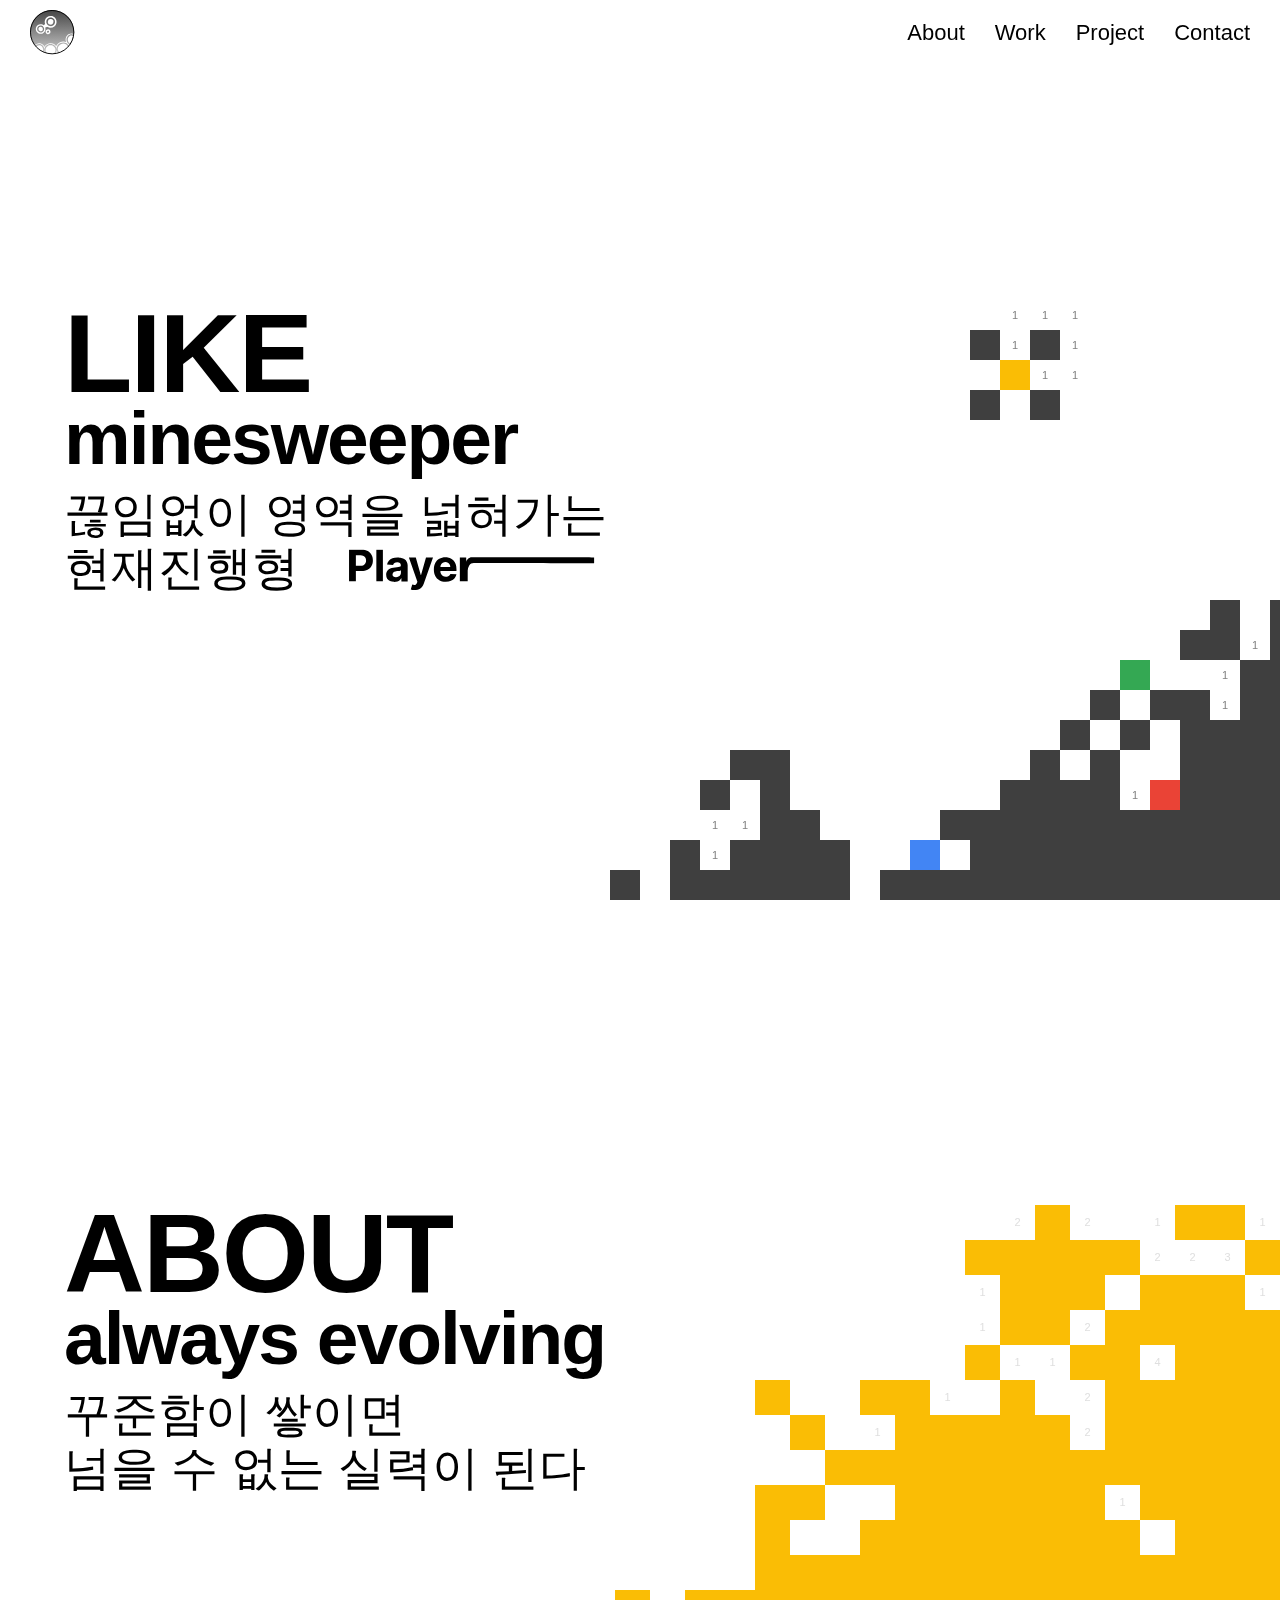
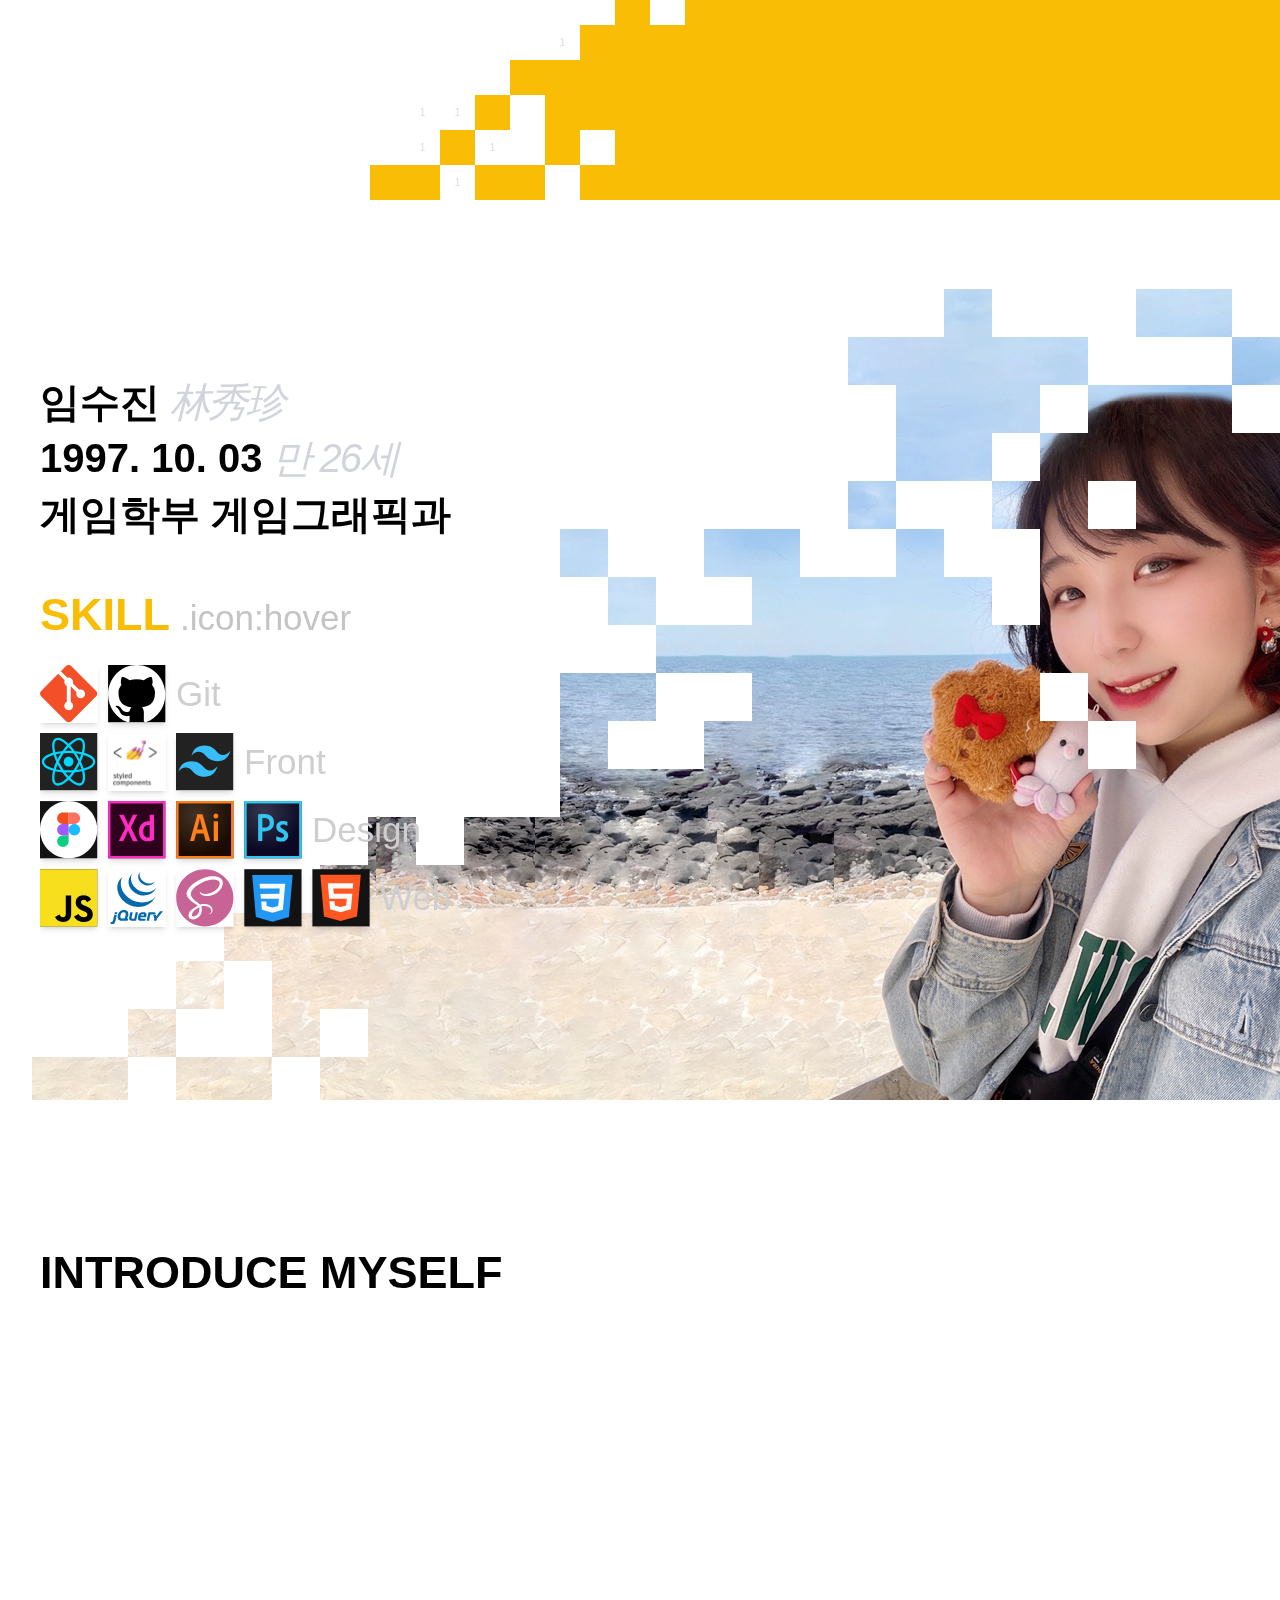
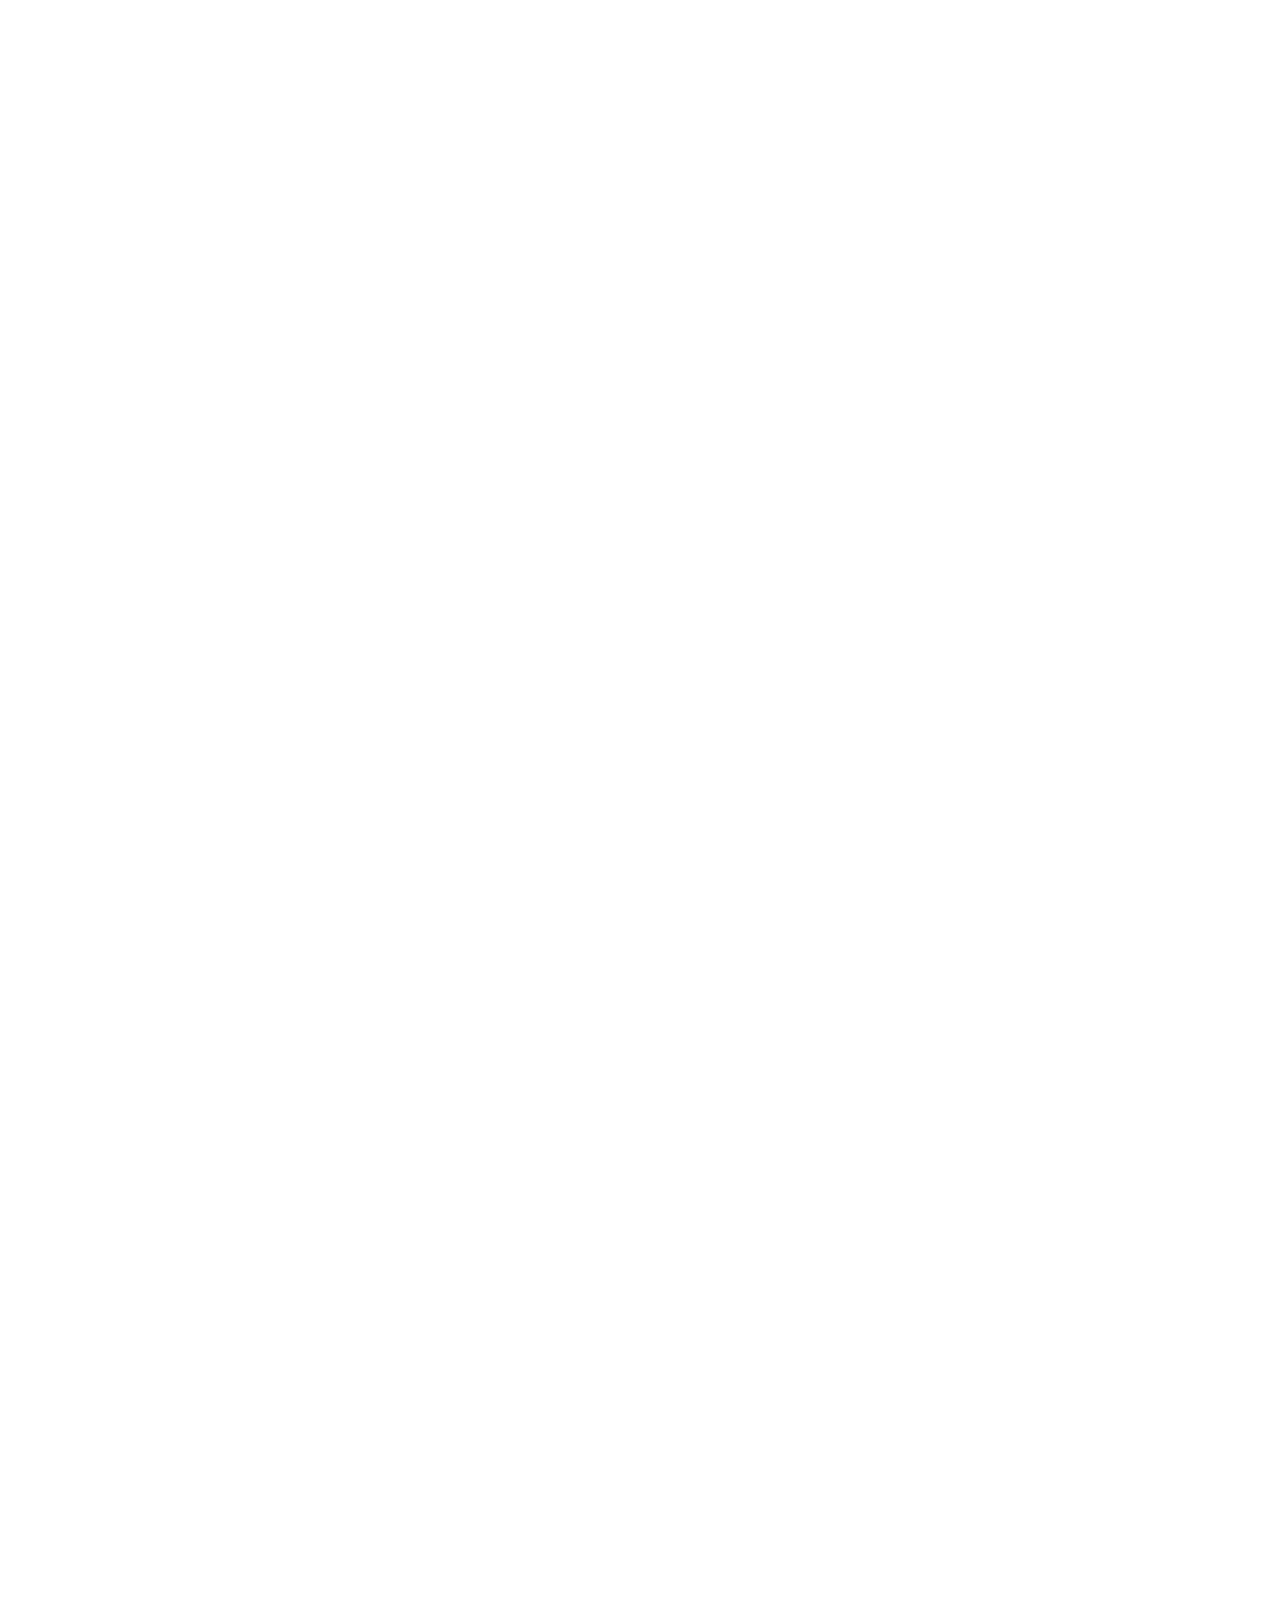
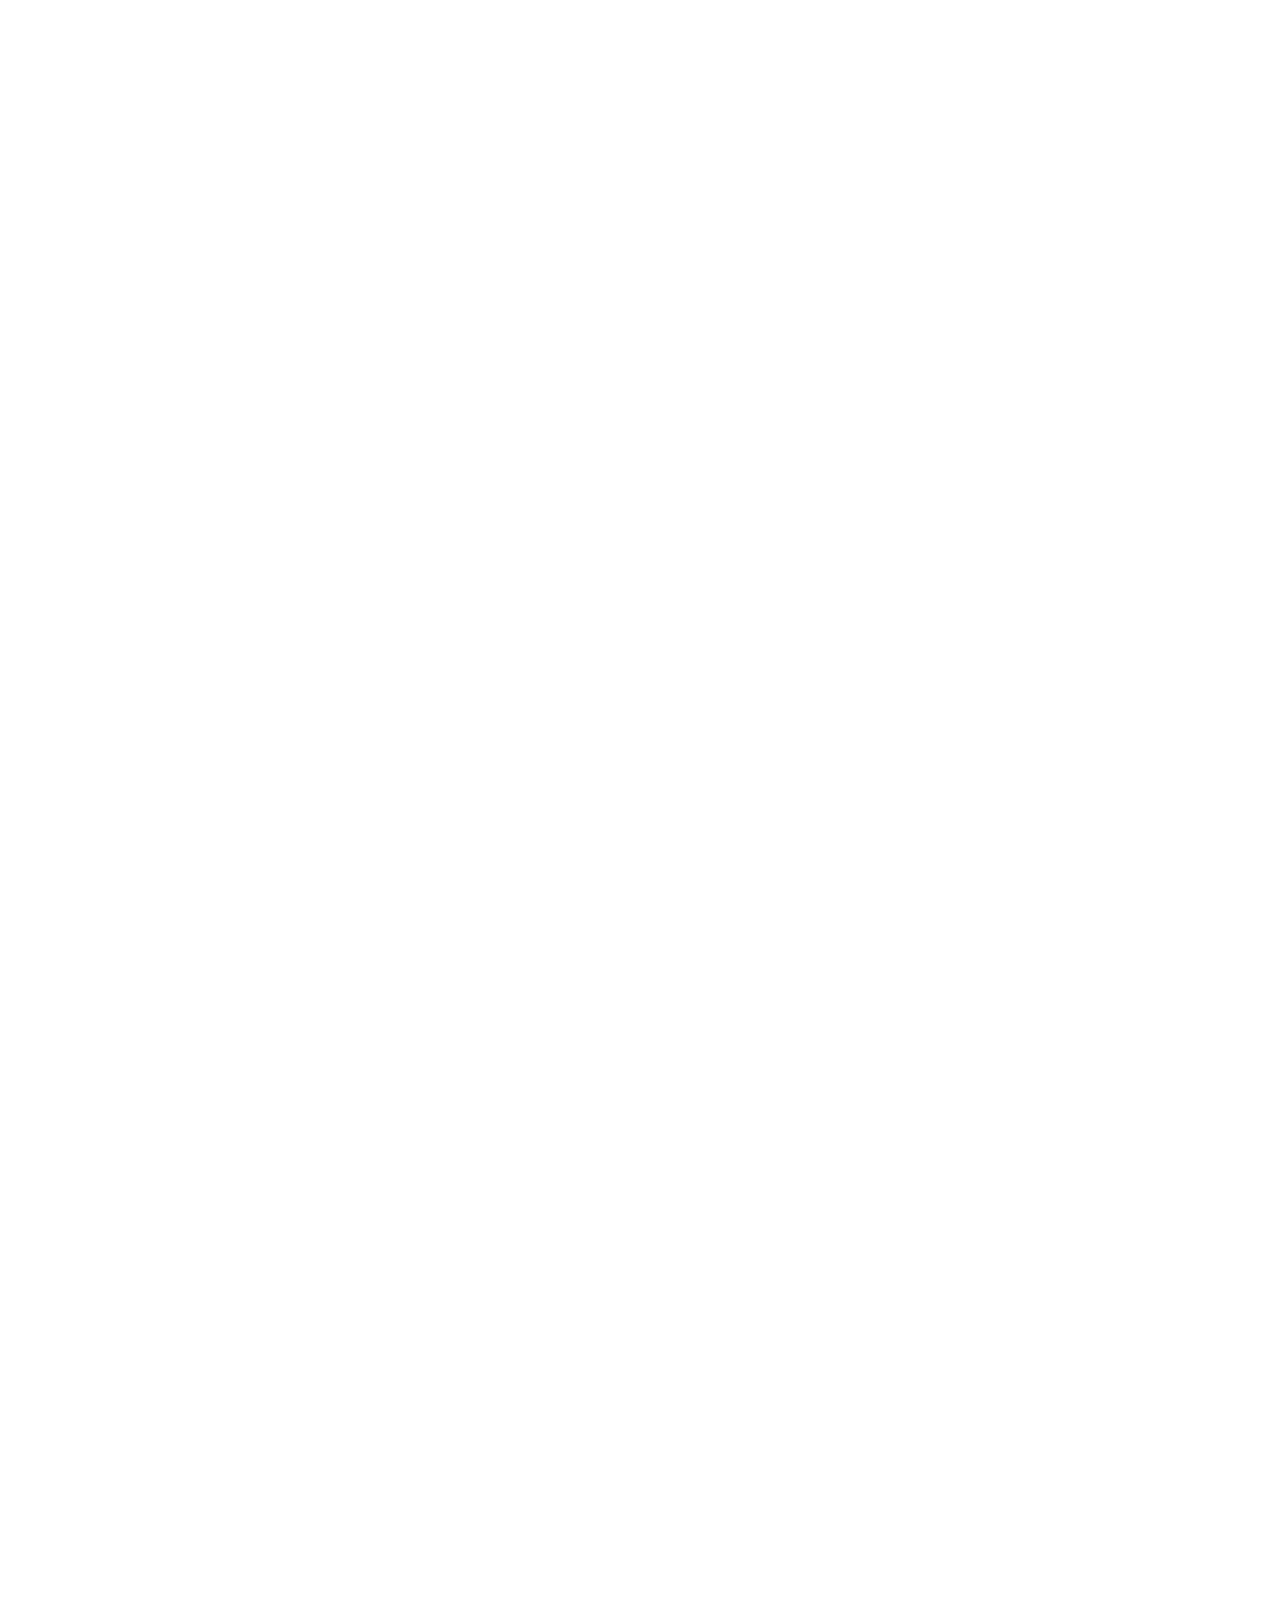
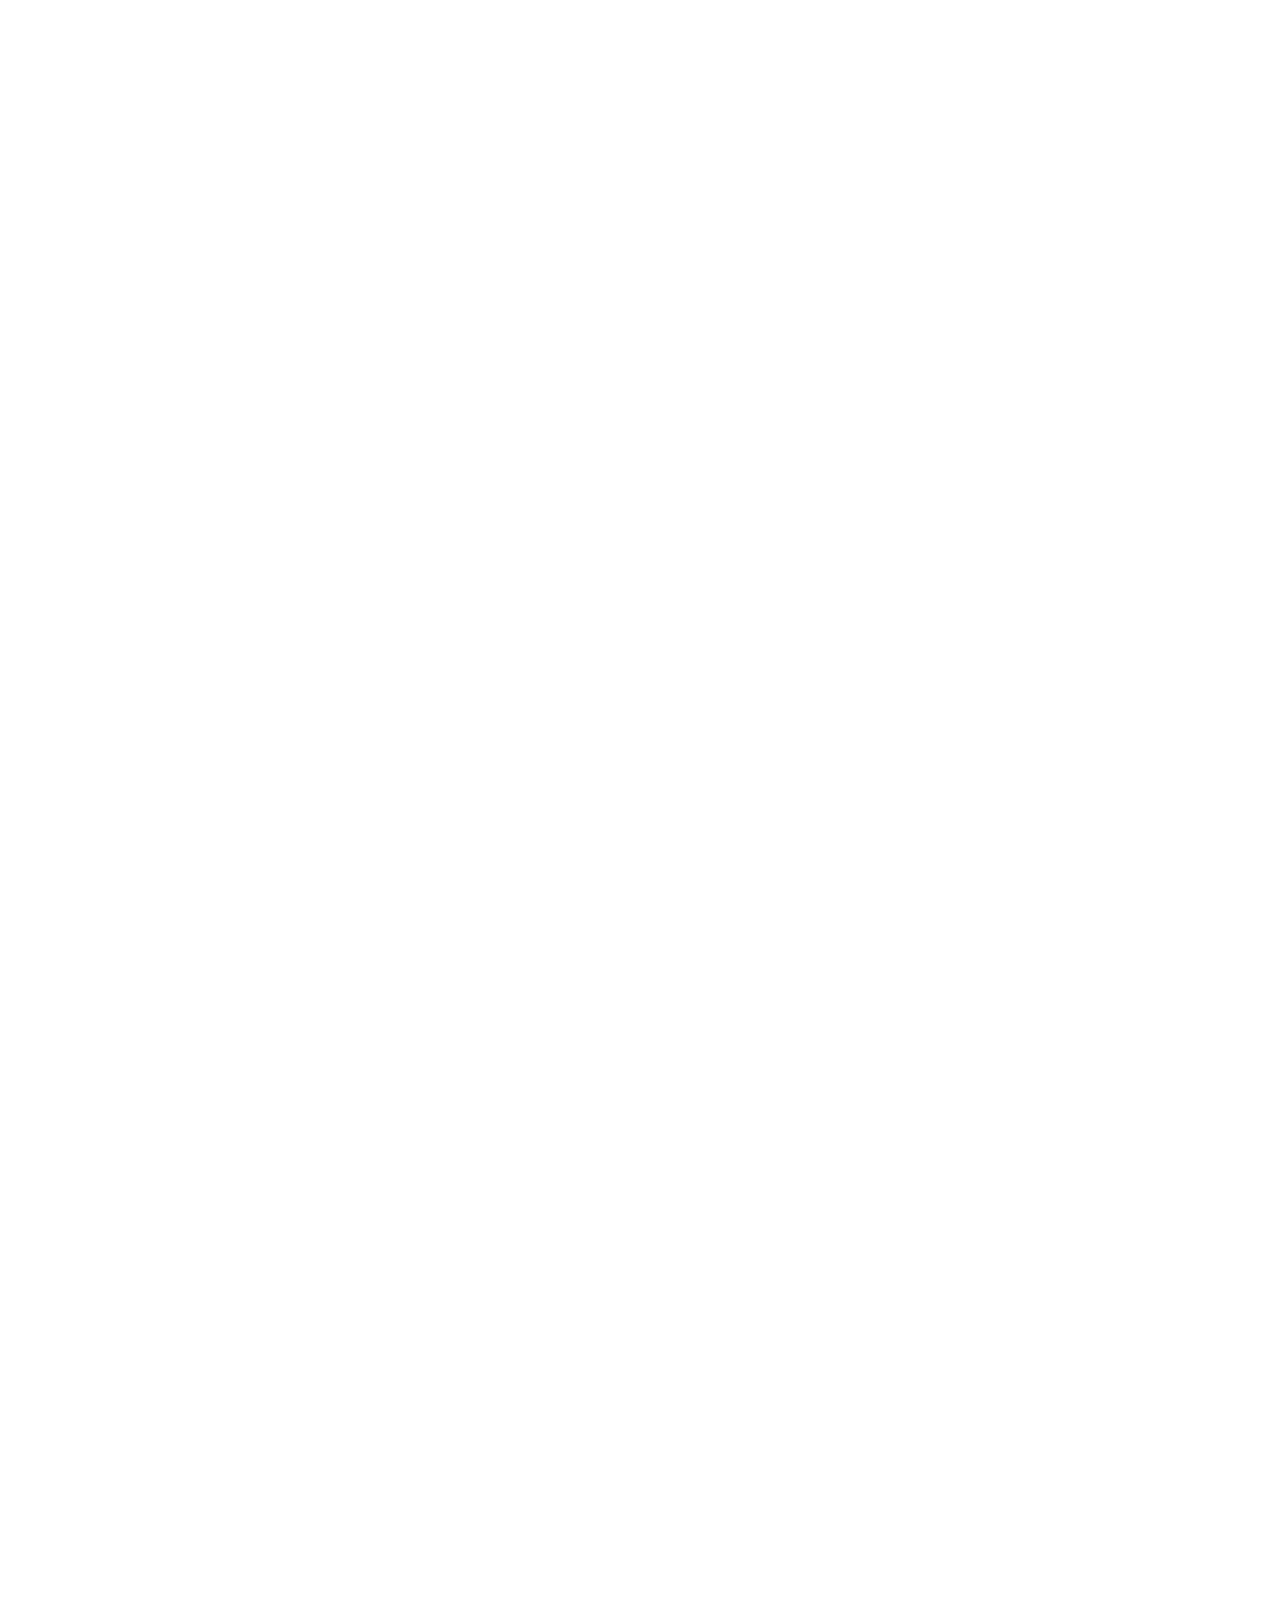
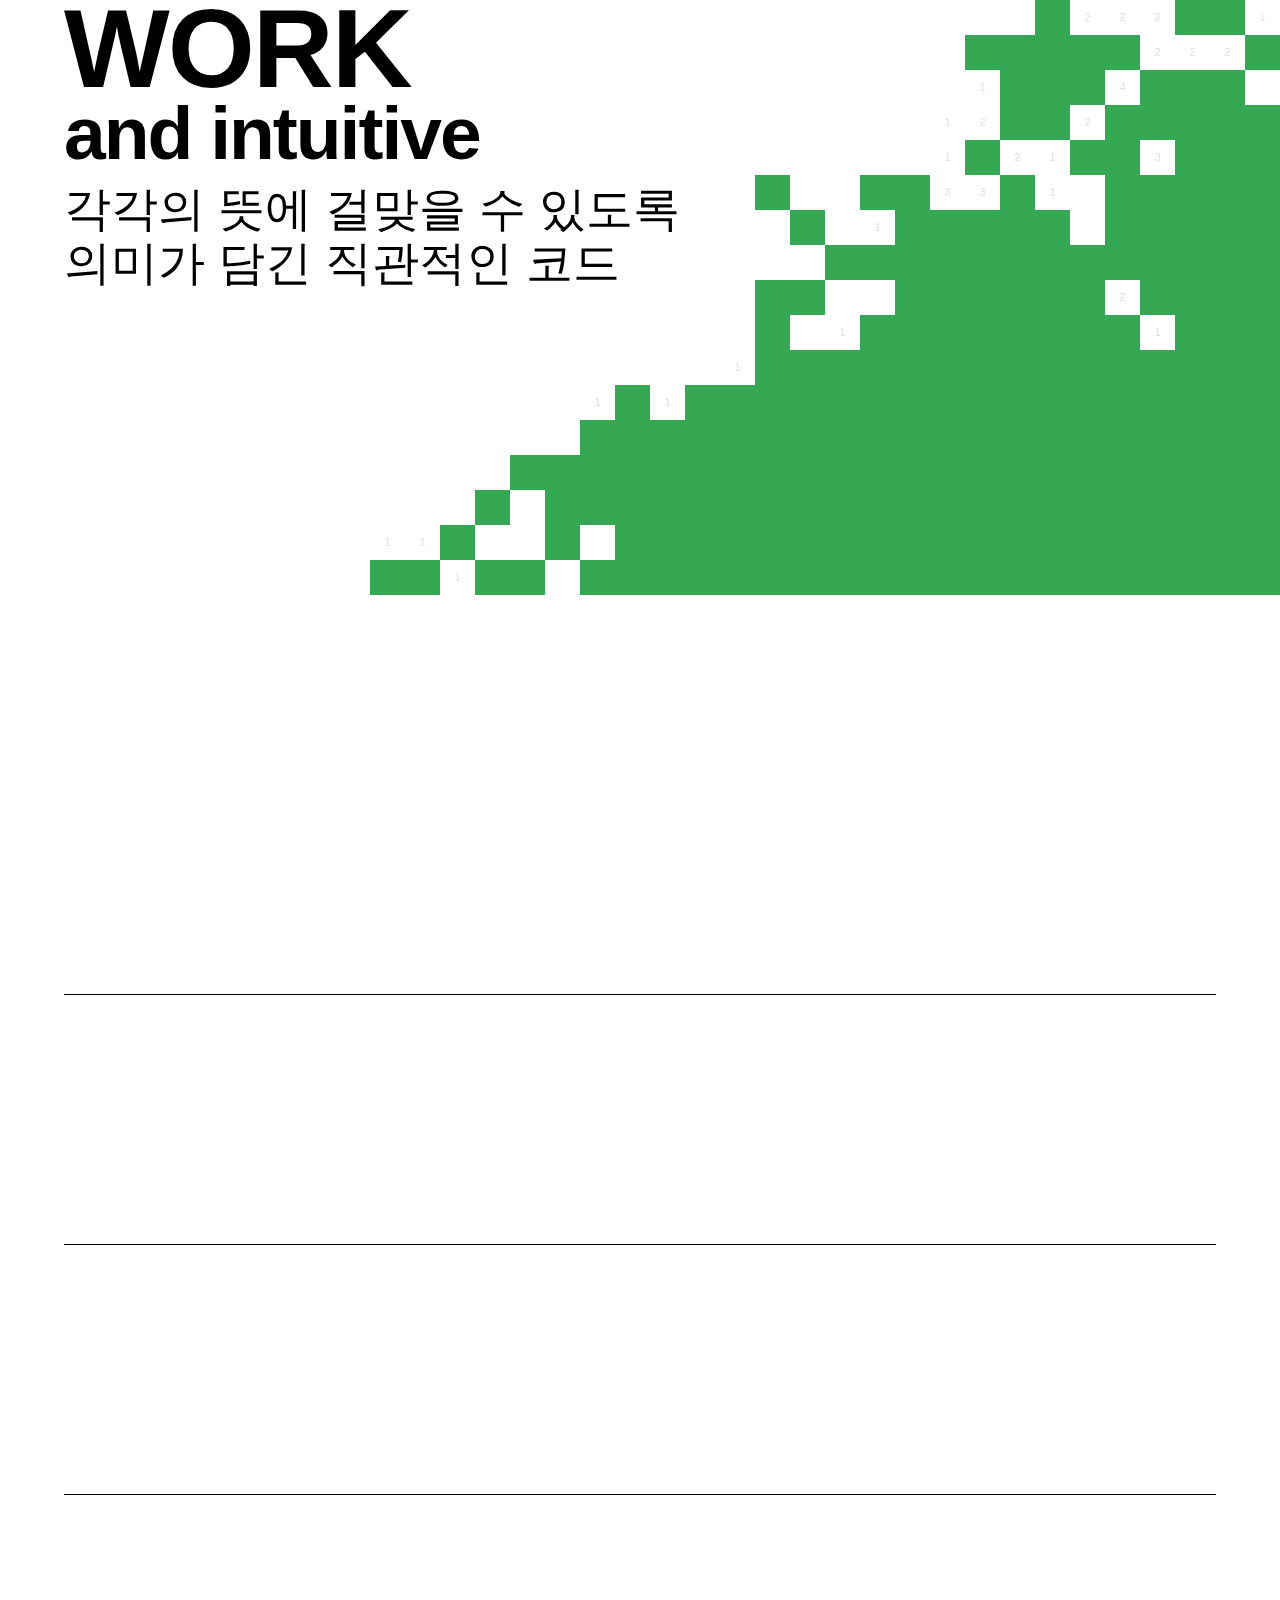
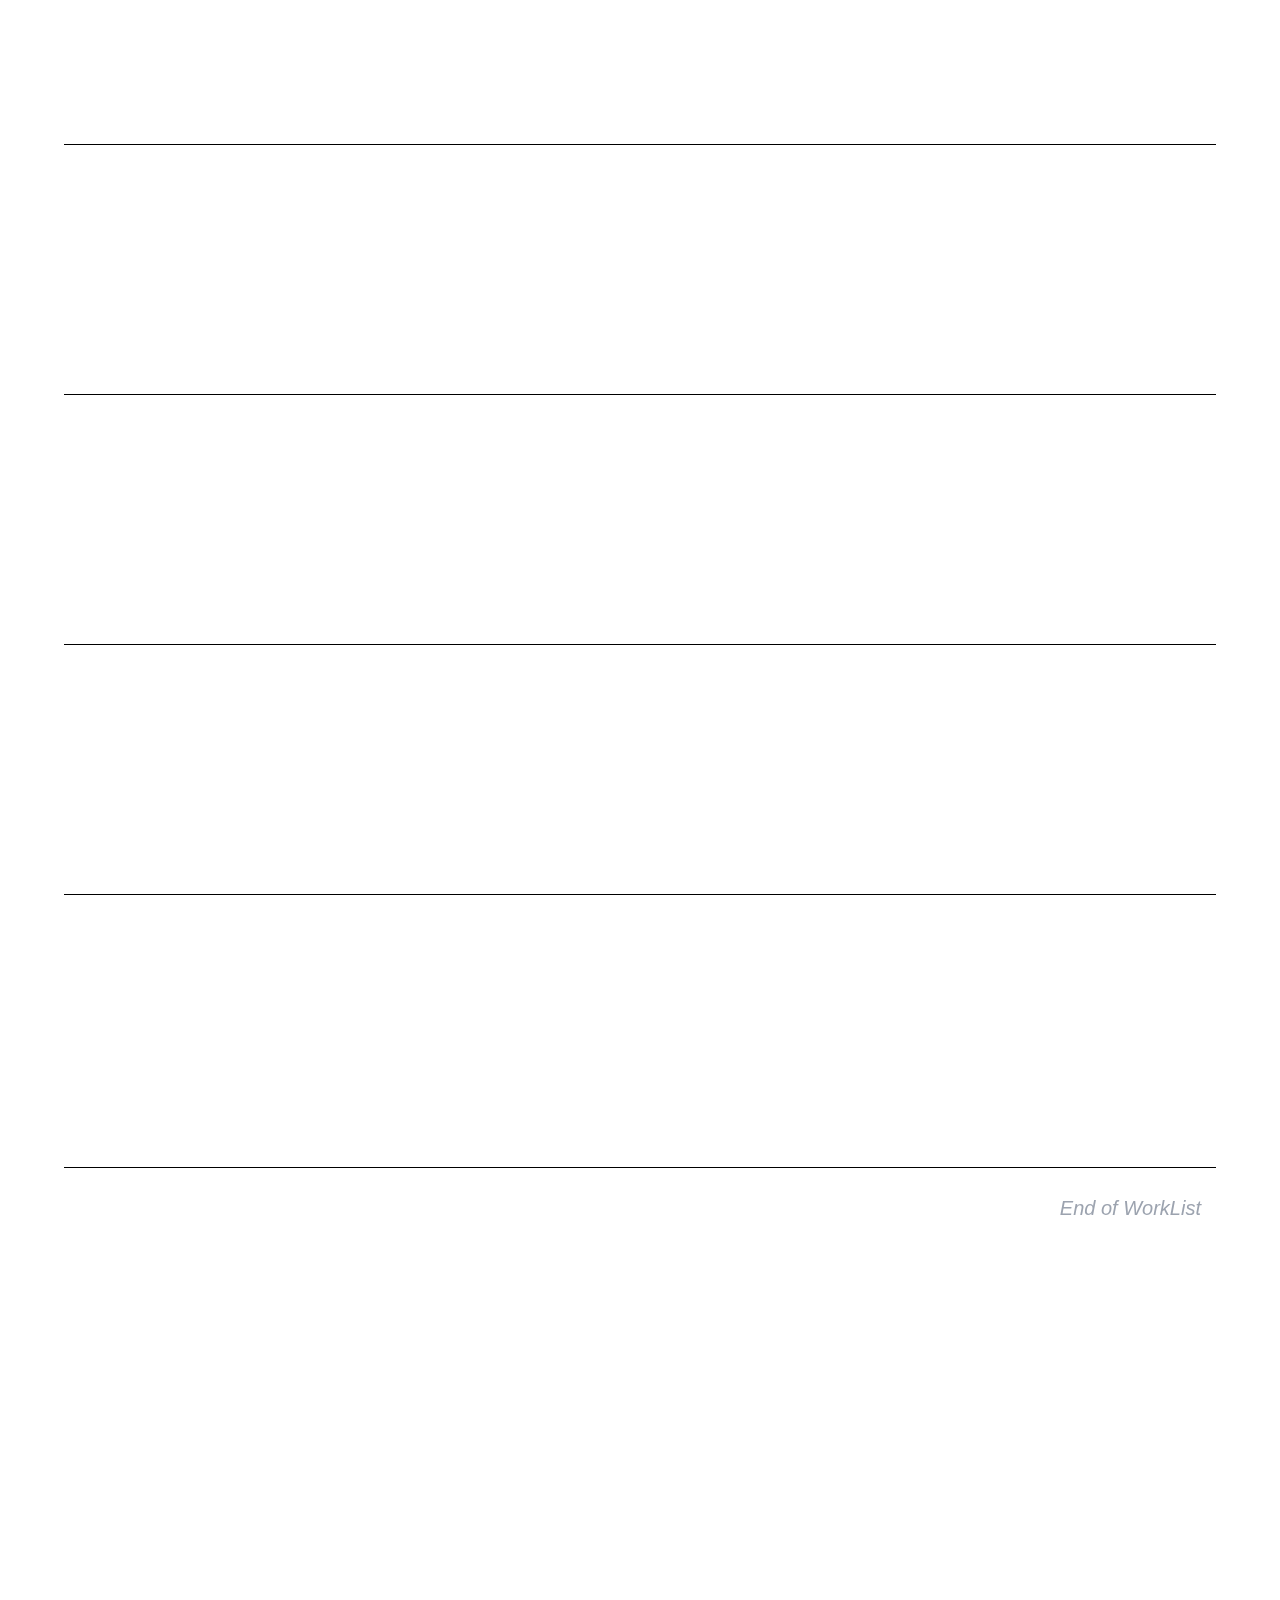
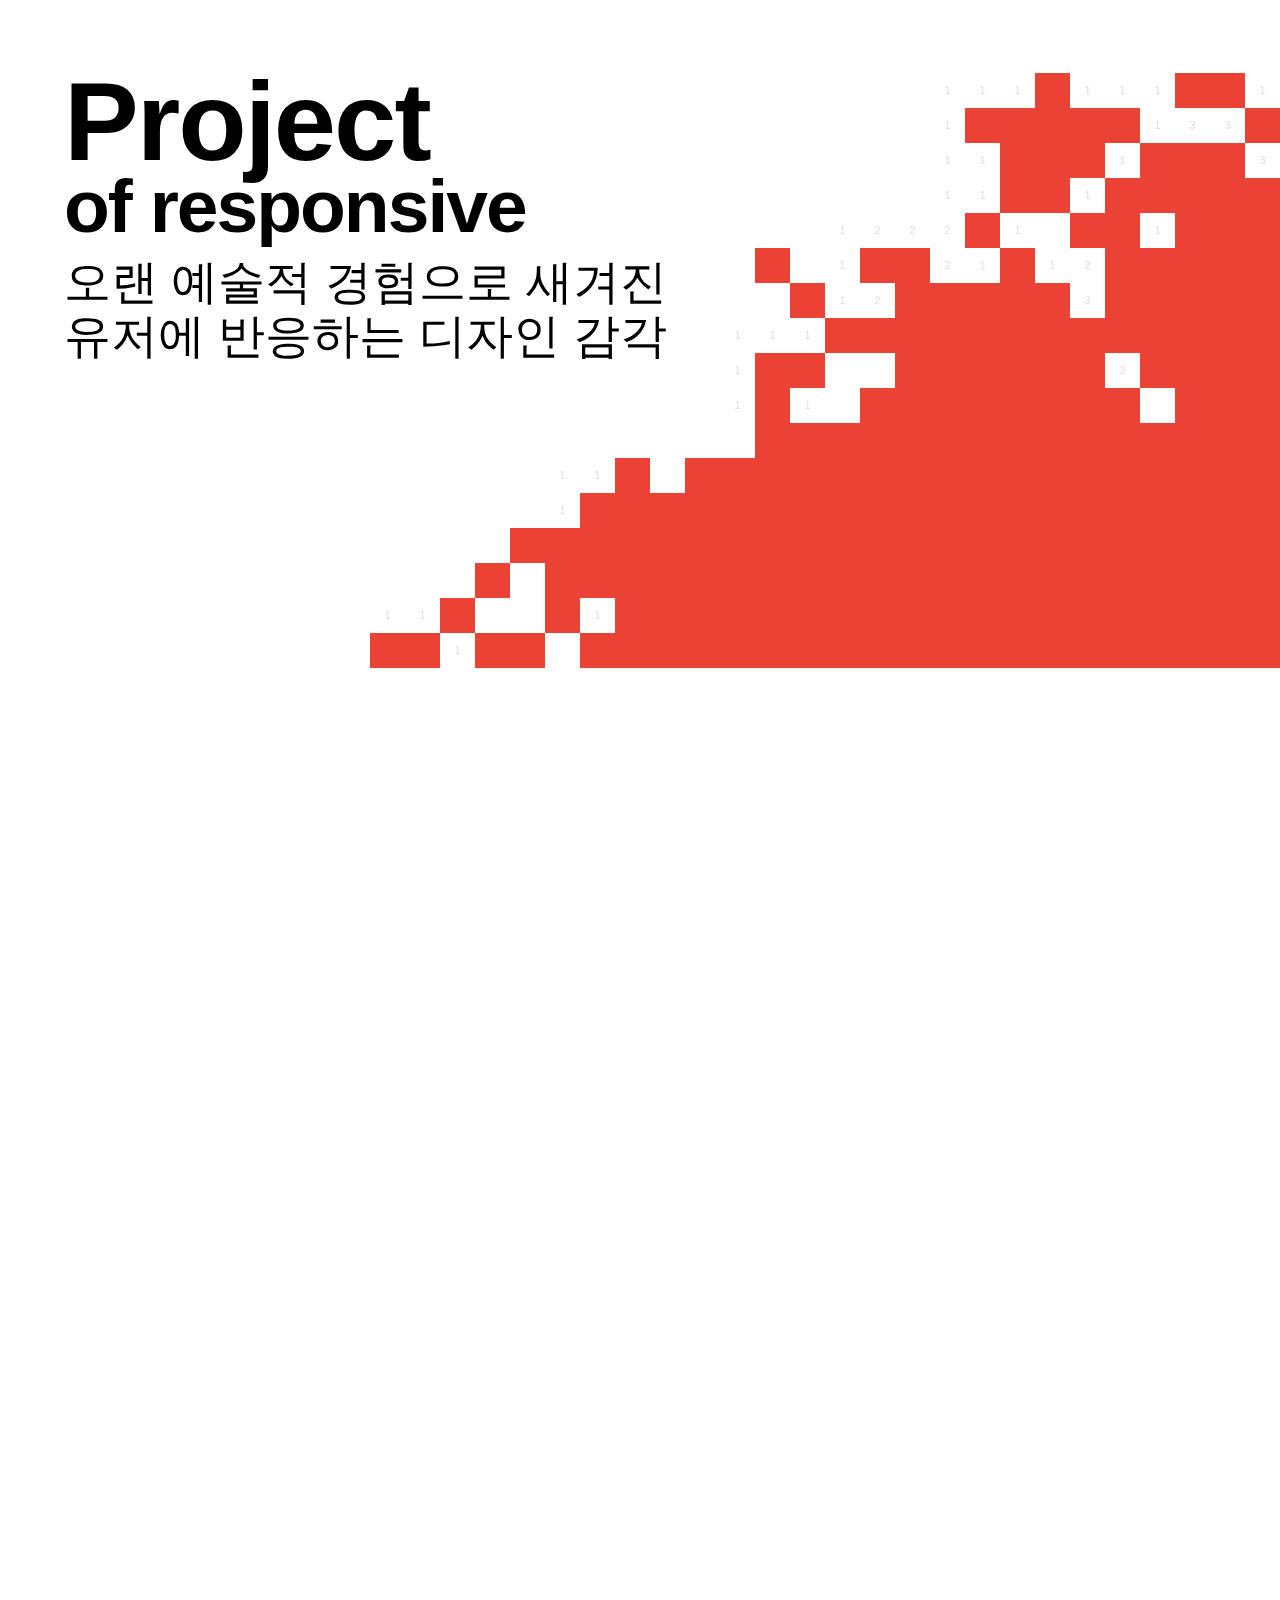
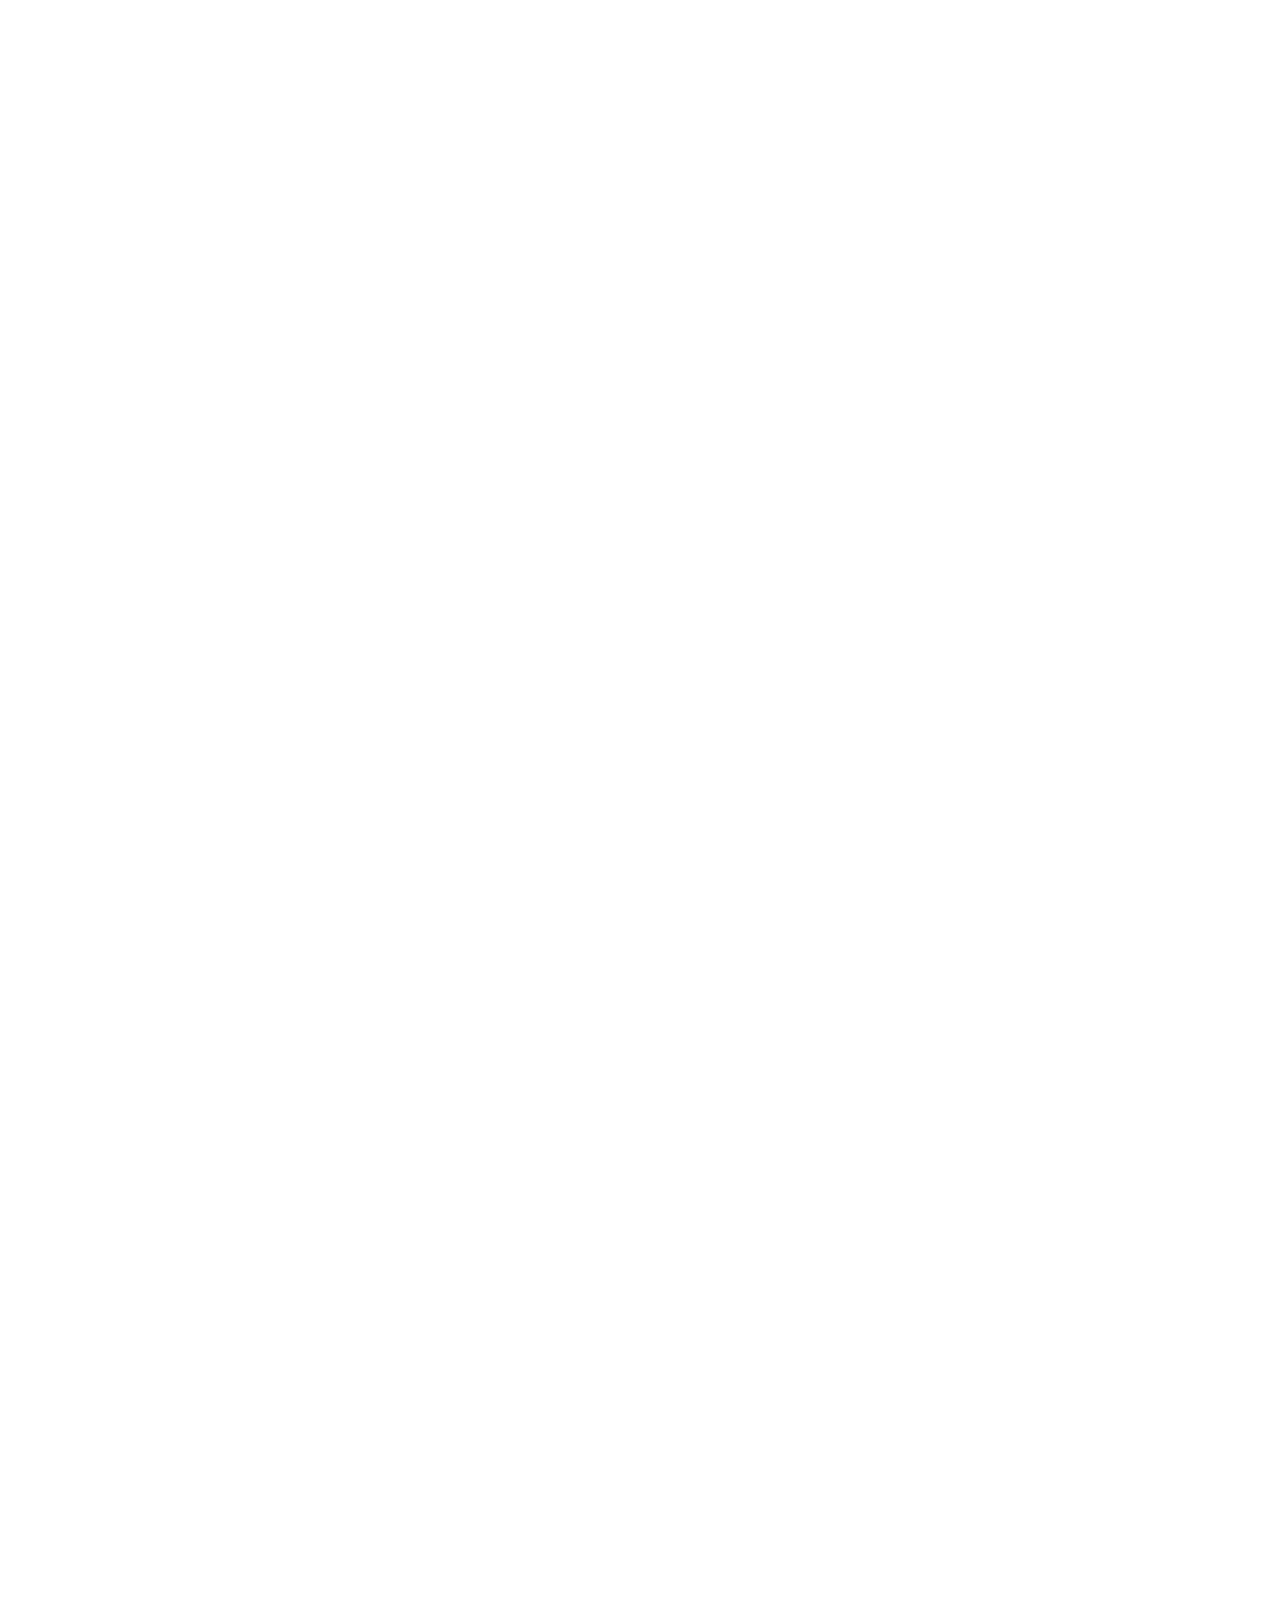
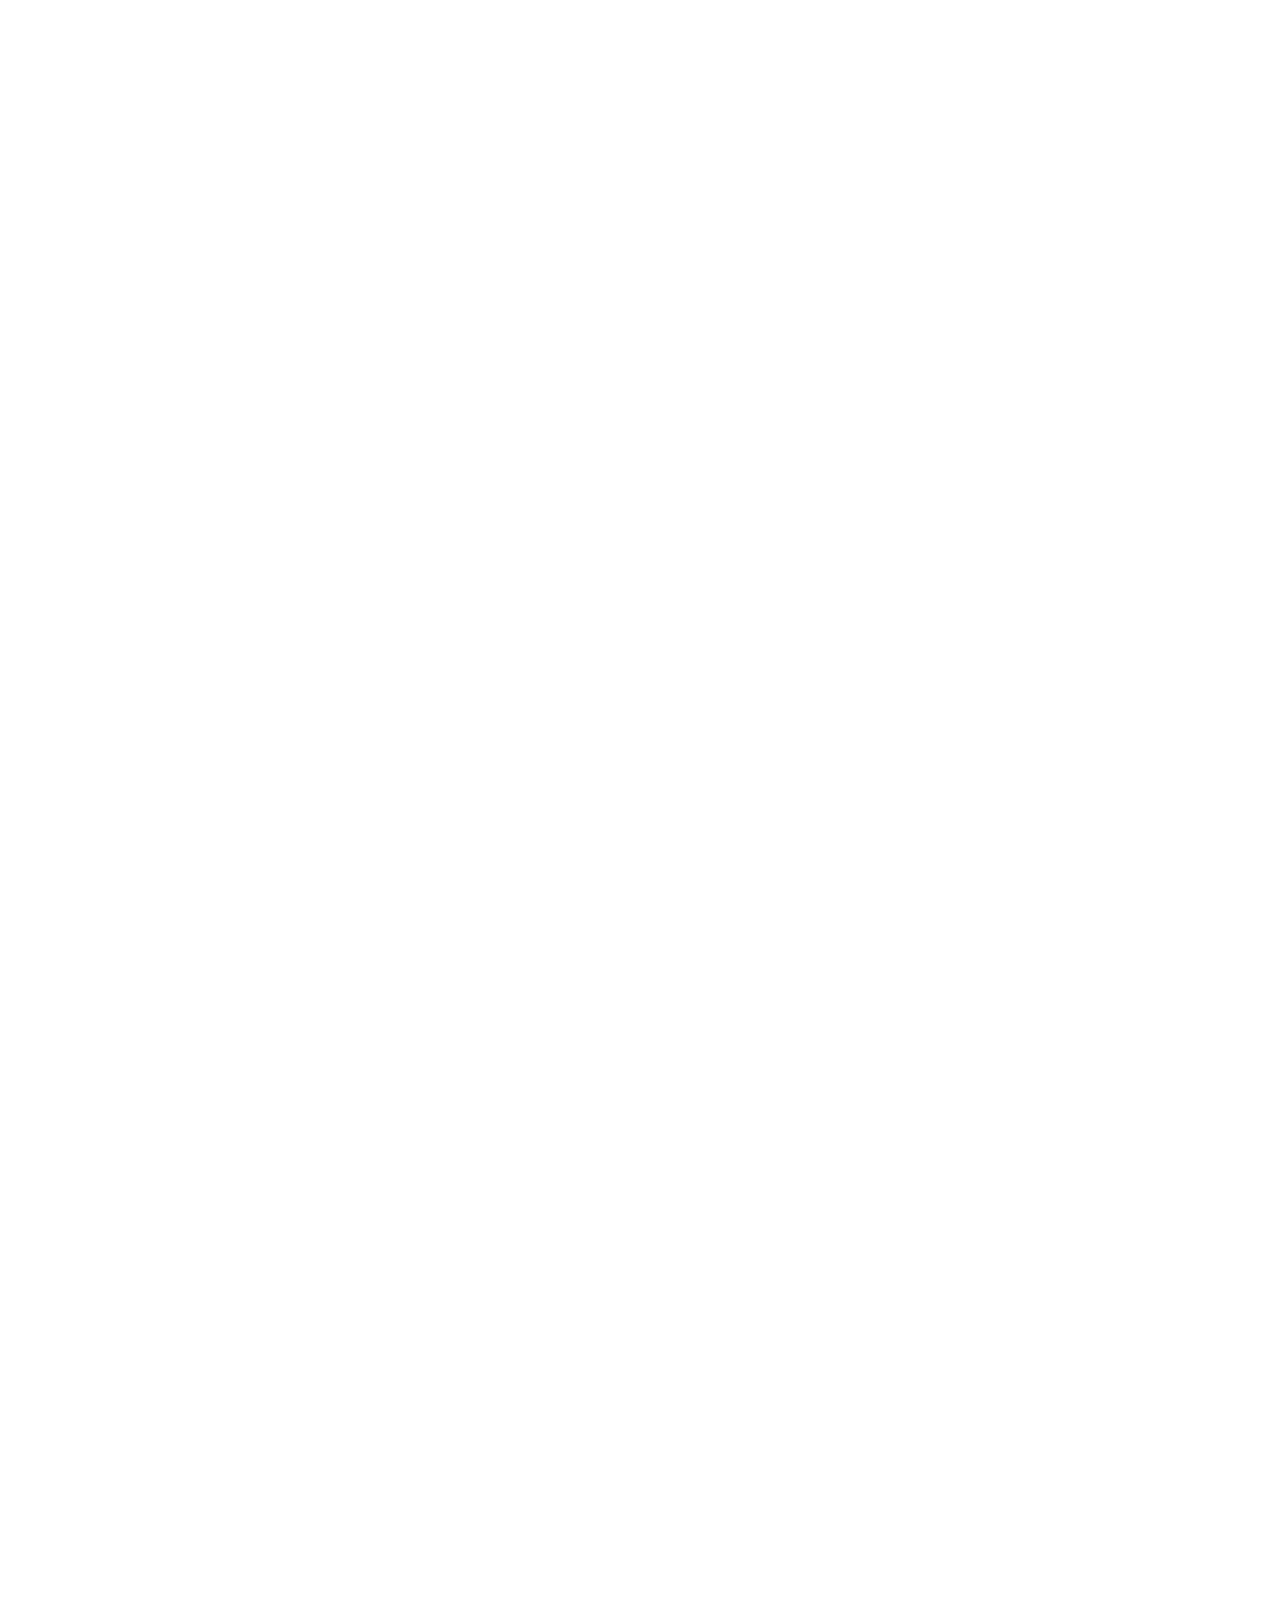
==== commit 94d7c0c1: "[수정] 메인 지뢰찾기 반응형 업데이트" ====
--- a/index.html
+++ b/index.html
@@ -9,8 +9,8 @@
     />
     <meta name="viewport" content="width=device-width, initial-scale=1.0" />
     <title>myFirstPortfolio</title>
-    <script type="module" crossorigin src="./assets/index-D_qUs_dt.js"></script>
-    <link rel="stylesheet" crossorigin href="./assets/index-CfdNUCxx.css" />
+    <script type="module" crossorigin src="./assets/index-DwulicG0.js"></script>
+    <link rel="stylesheet" crossorigin href="./assets/index-DwMLPoUb.css" />
   </head>
   <body>
     <div id="root"></div>
--- a/assets/index-DwMLPoUb.css
+++ b/assets/index-DwMLPoUb.css
@@ -0,0 +1 @@
+@font-face{font-family:Inter;src:url(./assets/font/Inter-VariableFont_slnt.wght.ttf) format("ttf")}@font-face{font-family:Pretendard;src:url(./assets/font/PretendardVariable.ttf) format("ttf")}html{scroll-behavior:smooth}body{width:100%}#root{font-family:Inter,Pretendard,sans-serif}.fancybox__footer{display:none}.fancybox__container:not(.is-compact) .fancybox__slide.has-close-btn{padding-top:0!important}.fancybox__content{padding:0!important}.fancybox__content>.f-button.is-close-btn{top:20px!important;right:40px!important;z-index:50!important;opacity:1!important;--f-button-hover-bg: #737373 !important}.has-iframe .fancybox__content{width:100%!important;height:100%!important}canvas{border:1px solid black;margin:0 auto;display:block}#AboutEct .descBox .left .innerBox{flex-direction:row-reverse;right:-230px;justify-content:right;text-align:right}#AboutEct .descBox .right .innerBox{left:-230px;justify-content:left;text-align:left}#AboutEct .descBox .center .innerBox{width:600px;left:50%;transform:translate(-50%);justify-content:center;text-align:center}#AboutEct .descBox .center .innerBox .imgBox{display:none}@media screen and (max-width: 1300px){#AboutEct .descBox{font-size:18px}#AboutEct .descBox .left .innerBox{flex-direction:column;right:initial;left:50%;transform:translate(-50%);justify-content:center;text-align:center}#AboutEct .descBox .right .innerBox{flex-direction:column;right:initial;left:50%;transform:translate(-50%);justify-content:center;text-align:center;gap:initial}#AboutEct .descBox .innerBox .imgBox{position:absolute;z-index:5;opacity:.3}#AboutEct .descBox .innerBox .textBox{padding-top:30px}}@media screen and (max-width: 768px){#AboutEct .descBox .innerBox .textBox pre{white-space:normal}#AboutEct .descBox .center .innerBox{width:100%}}:root{--f-spinner-width: 36px;--f-spinner-height: 36px;--f-spinner-color-1: rgba(0, 0, 0, .1);--f-spinner-color-2: rgba(17, 24, 28, .8);--f-spinner-stroke: 2.75}.f-spinner{margin:auto;padding:0;width:var(--f-spinner-width);height:var(--f-spinner-height)}.f-spinner svg{width:100%;height:100%;vertical-align:top;animation:f-spinner-rotate 2s linear infinite}.f-spinner svg *{stroke-width:var(--f-spinner-stroke);fill:none}.f-spinner svg *:first-child{stroke:var(--f-spinner-color-1)}.f-spinner svg *:last-child{stroke:var(--f-spinner-color-2);animation:f-spinner-dash 2s ease-in-out infinite}@keyframes f-spinner-rotate{to{transform:rotate(360deg)}}@keyframes f-spinner-dash{0%{stroke-dasharray:1,150;stroke-dashoffset:0}50%{stroke-dasharray:90,150;stroke-dashoffset:-35}to{stroke-dasharray:90,150;stroke-dashoffset:-124}}.f-throwOutUp{animation:var(--f-throw-out-duration, .175s) ease-out both f-throwOutUp}.f-throwOutDown{animation:var(--f-throw-out-duration, .175s) ease-out both f-throwOutDown}@keyframes f-throwOutUp{to{transform:translate3d(0,calc(var(--f-throw-out-distance, 150px) * -1),0);opacity:0}}@keyframes f-throwOutDown{to{transform:translate3d(0,var(--f-throw-out-distance, 150px),0);opacity:0}}.f-zoomInUp{animation:var(--f-transition-duration, .2s) ease .1s both f-zoomInUp}.f-zoomOutDown{animation:var(--f-transition-duration, .2s) ease both f-zoomOutDown}@keyframes f-zoomInUp{0%{transform:scale(.975) translate3d(0,16px,0);opacity:0}to{transform:scale(1) translateZ(0);opacity:1}}@keyframes f-zoomOutDown{to{transform:scale(.975) translate3d(0,16px,0);opacity:0}}.f-fadeIn{animation:var(--f-transition-duration, .2s) var(--f-transition-easing, ease) var(--f-transition-delay, 0s) both f-fadeIn;z-index:2}.f-fadeOut{animation:var(--f-transition-duration, .2s) var(--f-transition-easing, ease) var(--f-transition-delay, 0s) both f-fadeOut;z-index:1}@keyframes f-fadeIn{0%{opacity:0}to{opacity:1}}@keyframes f-fadeOut{to{opacity:0}}.f-fadeFastIn{animation:var(--f-transition-duration, .2s) ease-out both f-fadeFastIn;z-index:2}.f-fadeFastOut{animation:var(--f-transition-duration, .1s) ease-out both f-fadeFastOut;z-index:2}@keyframes f-fadeFastIn{0%{opacity:.75}to{opacity:1}}@keyframes f-fadeFastOut{to{opacity:0}}.f-fadeSlowIn{animation:var(--f-transition-duration, .5s) ease both f-fadeSlowIn;z-index:2}.f-fadeSlowOut{animation:var(--f-transition-duration, .5s) ease both f-fadeSlowOut;z-index:1}@keyframes f-fadeSlowIn{0%{opacity:0}to{opacity:1}}@keyframes f-fadeSlowOut{to{opacity:0}}.f-crossfadeIn{animation:var(--f-transition-duration, .2s) ease-out both f-crossfadeIn;z-index:2}.f-crossfadeOut{animation:calc(var(--f-transition-duration, .2s)*.5) linear .1s both f-crossfadeOut;z-index:1}@keyframes f-crossfadeIn{0%{opacity:0}to{opacity:1}}@keyframes f-crossfadeOut{to{opacity:0}}.f-slideIn.from-next{animation:var(--f-transition-duration, .85s) cubic-bezier(.16,1,.3,1) f-slideInNext}.f-slideIn.from-prev{animation:var(--f-transition-duration, .85s) cubic-bezier(.16,1,.3,1) f-slideInPrev}.f-slideOut.to-next{animation:var(--f-transition-duration, .85s) cubic-bezier(.16,1,.3,1) f-slideOutNext}.f-slideOut.to-prev{animation:var(--f-transition-duration, .85s) cubic-bezier(.16,1,.3,1) f-slideOutPrev}@keyframes f-slideInPrev{0%{transform:translate(100%)}to{transform:translateZ(0)}}@keyframes f-slideInNext{0%{transform:translate(-100%)}to{transform:translateZ(0)}}@keyframes f-slideOutNext{to{transform:translate(-100%)}}@keyframes f-slideOutPrev{to{transform:translate(100%)}}.f-classicIn.from-next{animation:var(--f-transition-duration, .85s) cubic-bezier(.16,1,.3,1) f-classicInNext;z-index:2}.f-classicIn.from-prev{animation:var(--f-transition-duration, .85s) cubic-bezier(.16,1,.3,1) f-classicInPrev;z-index:2}.f-classicOut.to-next{animation:var(--f-transition-duration, .85s) cubic-bezier(.16,1,.3,1) f-classicOutNext;z-index:1}.f-classicOut.to-prev{animation:var(--f-transition-duration, .85s) cubic-bezier(.16,1,.3,1) f-classicOutPrev;z-index:1}@keyframes f-classicInNext{0%{transform:translate(-75px);opacity:0}to{transform:translateZ(0);opacity:1}}@keyframes f-classicInPrev{0%{transform:translate(75px);opacity:0}to{transform:translateZ(0);opacity:1}}@keyframes f-classicOutNext{to{transform:translate(-75px);opacity:0}}@keyframes f-classicOutPrev{to{transform:translate(75px);opacity:0}}:root{--f-button-width: 40px;--f-button-height: 40px;--f-button-border: 0;--f-button-border-radius: 0;--f-button-color: #374151;--f-button-bg: #f8f8f8;--f-button-hover-bg: #e0e0e0;--f-button-active-bg: #d0d0d0;--f-button-shadow: none;--f-button-transition: all .15s ease;--f-button-transform: none;--f-button-svg-width: 20px;--f-button-svg-height: 20px;--f-button-svg-stroke-width: 1.5;--f-button-svg-fill: none;--f-button-svg-filter: none;--f-button-svg-disabled-opacity: .65}.f-button{display:flex;justify-content:center;align-items:center;box-sizing:content-box;position:relative;margin:0;padding:0;width:var(--f-button-width);height:var(--f-button-height);border:var(--f-button-border);border-radius:var(--f-button-border-radius);color:var(--f-button-color);background:var(--f-button-bg);box-shadow:var(--f-button-shadow);pointer-events:all;cursor:pointer;transition:var(--f-button-transition)}@media (hover: hover){.f-button:hover:not([disabled]){color:var(--f-button-hover-color);background-color:var(--f-button-hover-bg)}}.f-button:active:not([disabled]){background-color:var(--f-button-active-bg)}.f-button:focus:not(:focus-visible){outline:none}.f-button:focus-visible{outline:none;box-shadow:inset 0 0 0 var(--f-button-outline, 2px) var(--f-button-outline-color, var(--f-button-color))}.f-button svg{width:var(--f-button-svg-width);height:var(--f-button-svg-height);fill:var(--f-button-svg-fill);stroke:currentColor;stroke-width:var(--f-button-svg-stroke-width);stroke-linecap:round;stroke-linejoin:round;transition:opacity .15s ease;transform:var(--f-button-transform);filter:var(--f-button-svg-filter);pointer-events:none}.f-button[disabled]{cursor:default}.f-button[disabled] svg{opacity:var(--f-button-svg-disabled-opacity)}.f-carousel__nav .f-button.is-prev,.f-carousel__nav .f-button.is-next,.fancybox__nav .f-button.is-prev,.fancybox__nav .f-button.is-next{position:absolute;z-index:1}.is-horizontal .f-carousel__nav .f-button.is-prev,.is-horizontal .f-carousel__nav .f-button.is-next,.is-horizontal .fancybox__nav .f-button.is-prev,.is-horizontal .fancybox__nav .f-button.is-next{top:50%;transform:translateY(-50%)}.is-horizontal .f-carousel__nav .f-button.is-prev,.is-horizontal .fancybox__nav .f-button.is-prev{left:var(--f-button-prev-pos)}.is-horizontal .f-carousel__nav .f-button.is-next,.is-horizontal .fancybox__nav .f-button.is-next{right:var(--f-button-next-pos)}.is-horizontal.is-rtl .f-carousel__nav .f-button.is-prev,.is-horizontal.is-rtl .fancybox__nav .f-button.is-prev{left:auto;right:var(--f-button-next-pos)}.is-horizontal.is-rtl .f-carousel__nav .f-button.is-next,.is-horizontal.is-rtl .fancybox__nav .f-button.is-next{right:auto;left:var(--f-button-prev-pos)}.is-vertical .f-carousel__nav .f-button.is-prev,.is-vertical .f-carousel__nav .f-button.is-next,.is-vertical .fancybox__nav .f-button.is-prev,.is-vertical .fancybox__nav .f-button.is-next{top:auto;left:50%;transform:translate(-50%)}.is-vertical .f-carousel__nav .f-button.is-prev,.is-vertical .fancybox__nav .f-button.is-prev{top:var(--f-button-next-pos)}.is-vertical .f-carousel__nav .f-button.is-next,.is-vertical .fancybox__nav .f-button.is-next{bottom:var(--f-button-next-pos)}.is-vertical .f-carousel__nav .f-button.is-prev svg,.is-vertical .f-carousel__nav .f-button.is-next svg,.is-vertical .fancybox__nav .f-button.is-prev svg,.is-vertical .fancybox__nav .f-button.is-next svg{transform:rotate(90deg)}.f-carousel__nav .f-button:disabled,.fancybox__nav .f-button:disabled{pointer-events:none}html.with-fancybox{width:auto;overflow:visible;scroll-behavior:auto}html.with-fancybox body{touch-action:none}html.with-fancybox body.hide-scrollbar{width:auto;margin-right:calc(var(--fancybox-body-margin, 0px) + var(--fancybox-scrollbar-compensate, 0px));overflow:hidden!important;overscroll-behavior-y:none}.fancybox__container{--fancybox-color: #dbdbdb;--fancybox-hover-color: #fff;--fancybox-bg: rgba(24, 24, 27, .98);--fancybox-slide-gap: 10px;--f-spinner-width: 50px;--f-spinner-height: 50px;--f-spinner-color-1: rgba(255, 255, 255, .1);--f-spinner-color-2: #bbb;--f-spinner-stroke: 3.65;position:fixed;top:0;left:0;bottom:0;right:0;direction:ltr;display:flex;flex-direction:column;box-sizing:border-box;margin:0;padding:0;color:#f8f8f8;-webkit-tap-highlight-color:rgba(0,0,0,0);overflow:visible;z-index:var(--fancybox-zIndex, 1050);outline:none;transform-origin:top left;-webkit-text-size-adjust:100%;-moz-text-size-adjust:none;text-size-adjust:100%;overscroll-behavior-y:contain}.fancybox__container *,.fancybox__container *:before,.fancybox__container *:after{box-sizing:inherit}.fancybox__container::backdrop{background-color:#0000}.fancybox__backdrop{position:fixed;top:0;left:0;bottom:0;right:0;z-index:-1;background:var(--fancybox-bg);opacity:var(--fancybox-opacity, 1);will-change:opacity}.fancybox__carousel{position:relative;box-sizing:border-box;flex:1;min-height:0;z-index:10;overflow-y:visible;overflow-x:clip}.fancybox__viewport{width:100%;height:100%}.fancybox__viewport.is-draggable{cursor:move;cursor:grab}.fancybox__viewport.is-dragging{cursor:move;cursor:grabbing}.fancybox__track{display:flex;margin:0 auto;height:100%}.fancybox__slide{flex:0 0 auto;position:relative;display:flex;flex-direction:column;align-items:center;width:100%;height:100%;margin:0 var(--fancybox-slide-gap) 0 0;padding:4px;overflow:auto;overscroll-behavior:contain;transform:translateZ(0);backface-visibility:hidden}.fancybox__container:not(.is-compact) .fancybox__slide.has-close-btn{padding-top:40px}.fancybox__slide.has-iframe,.fancybox__slide.has-video,.fancybox__slide.has-html5video,.fancybox__slide.has-image{overflow:hidden}.fancybox__slide.has-image.is-animating,.fancybox__slide.has-image.is-selected{overflow:visible}.fancybox__slide:before,.fancybox__slide:after{content:"";flex:0 0 0;margin:auto}.fancybox__backdrop:empty,.fancybox__viewport:empty,.fancybox__track:empty,.fancybox__slide:empty{display:block}.fancybox__content{align-self:center;display:flex;flex-direction:column;position:relative;margin:0;padding:2rem;max-width:100%;color:var(--fancybox-content-color, #374151);background:var(--fancybox-content-bg, #fff);cursor:default;border-radius:0;z-index:20}.is-loading .fancybox__content{opacity:0}.is-draggable .fancybox__content{cursor:move;cursor:grab}.can-zoom_in .fancybox__content{cursor:zoom-in}.can-zoom_out .fancybox__content{cursor:zoom-out}.is-dragging .fancybox__content{cursor:move;cursor:grabbing}.fancybox__content [data-selectable],.fancybox__content [contenteditable]{cursor:auto}.fancybox__slide.has-image>.fancybox__content{padding:0;background:#0000;min-height:1px;background-repeat:no-repeat;background-size:contain;background-position:center center;transition:none;transform:translateZ(0);backface-visibility:hidden}.fancybox__slide.has-image>.fancybox__content>picture>img{width:100%;height:auto;max-height:100%}.is-animating .fancybox__content,.is-dragging .fancybox__content{will-change:transform,width,height}.fancybox-image{margin:auto;display:block;width:100%;height:100%;min-height:0;-o-object-fit:contain;object-fit:contain;-webkit-user-select:none;-moz-user-select:none;user-select:none;filter:blur(0px)}.fancybox__caption{align-self:center;max-width:100%;flex-shrink:0;margin:0;padding:14px 0 4px;overflow-wrap:anywhere;line-height:1.375;color:var(--fancybox-color, currentColor);opacity:var(--fancybox-opacity, 1);cursor:auto;visibility:visible}.is-loading .fancybox__caption,.is-closing .fancybox__caption{opacity:0;visibility:hidden}.is-compact .fancybox__caption{padding-bottom:0}.f-button.is-close-btn{--f-button-svg-stroke-width: 2;position:absolute;top:0;right:8px;z-index:40}.fancybox__content>.f-button.is-close-btn{--f-button-width: 34px;--f-button-height: 34px;--f-button-border-radius: 4px;--f-button-color: var(--fancybox-color, #fff);--f-button-hover-color: var(--fancybox-color, #fff);--f-button-bg: transparent;--f-button-hover-bg: transparent;--f-button-active-bg: transparent;--f-button-svg-width: 22px;--f-button-svg-height: 22px;position:absolute;top:-38px;right:0;opacity:.75}.is-loading .fancybox__content>.f-button.is-close-btn{visibility:hidden}.is-zooming-out .fancybox__content>.f-button.is-close-btn{visibility:hidden}.fancybox__content>.f-button.is-close-btn:hover{opacity:1}.fancybox__footer{padding:0;margin:0;position:relative}.fancybox__footer .fancybox__caption{width:100%;padding:24px;opacity:var(--fancybox-opacity, 1);transition:all .25s ease}.is-compact .fancybox__footer{position:absolute;bottom:0;left:0;right:0;z-index:20;background:#18181b80}.is-compact .fancybox__footer .fancybox__caption{padding:12px}.is-compact .fancybox__content>.f-button.is-close-btn{--f-button-border-radius: 50%;--f-button-color: #fff;--f-button-hover-color: #fff;--f-button-outline-color: #000;--f-button-bg: rgba(0, 0, 0, .6);--f-button-active-bg: rgba(0, 0, 0, .6);--f-button-hover-bg: rgba(0, 0, 0, .6);--f-button-svg-width: 18px;--f-button-svg-height: 18px;--f-button-svg-filter: none;top:5px;right:5px}.fancybox__nav{--f-button-width: 50px;--f-button-height: 50px;--f-button-border: 0;--f-button-border-radius: 50%;--f-button-color: var(--fancybox-color);--f-button-hover-color: var(--fancybox-hover-color);--f-button-bg: transparent;--f-button-hover-bg: rgba(24, 24, 27, .3);--f-button-active-bg: rgba(24, 24, 27, .5);--f-button-shadow: none;--f-button-transition: all .15s ease;--f-button-transform: none;--f-button-svg-width: 26px;--f-button-svg-height: 26px;--f-button-svg-stroke-width: 2.5;--f-button-svg-fill: none;--f-button-svg-filter: drop-shadow(1px 1px 1px rgba(24, 24, 27, .5));--f-button-svg-disabled-opacity: .65;--f-button-next-pos: 1rem;--f-button-prev-pos: 1rem;opacity:var(--fancybox-opacity, 1)}.fancybox__nav .f-button:before{position:absolute;content:"";top:-30px;right:-20px;left:-20px;bottom:-30px;z-index:1}.is-idle .fancybox__nav{animation:.15s ease-out both f-fadeOut}.is-idle.is-compact .fancybox__footer{pointer-events:none;animation:.15s ease-out both f-fadeOut}.fancybox__slide>.f-spinner{position:absolute;top:50%;left:50%;margin:var(--f-spinner-top, calc(var(--f-spinner-width) * -.5)) 0 0 var(--f-spinner-left, calc(var(--f-spinner-height) * -.5));z-index:30;cursor:pointer}.fancybox-protected{position:absolute;top:0;left:0;right:0;bottom:0;z-index:40;-webkit-user-select:none;-moz-user-select:none;user-select:none}.fancybox-ghost{position:absolute;top:0;left:0;width:100%;height:100%;min-height:0;-o-object-fit:contain;object-fit:contain;z-index:40;-webkit-user-select:none;-moz-user-select:none;user-select:none;pointer-events:none}.fancybox-focus-guard{outline:none;opacity:0;position:fixed;pointer-events:none}.fancybox__container:not([aria-hidden]){opacity:0}.fancybox__container.is-animated[aria-hidden=false]>*:not(.fancybox__backdrop,.fancybox__carousel),.fancybox__container.is-animated[aria-hidden=false] .fancybox__carousel>*:not(.fancybox__viewport),.fancybox__container.is-animated[aria-hidden=false] .fancybox__slide>*:not(.fancybox__content){animation:var(--f-interface-enter-duration, .25s) ease .1s backwards f-fadeIn}.fancybox__container.is-animated[aria-hidden=false] .fancybox__backdrop{animation:var(--f-backdrop-enter-duration, .35s) ease backwards f-fadeIn}.fancybox__container.is-animated[aria-hidden=true]>*:not(.fancybox__backdrop,.fancybox__carousel),.fancybox__container.is-animated[aria-hidden=true] .fancybox__carousel>*:not(.fancybox__viewport),.fancybox__container.is-animated[aria-hidden=true] .fancybox__slide>*:not(.fancybox__content){animation:var(--f-interface-exit-duration, .15s) ease forwards f-fadeOut}.fancybox__container.is-animated[aria-hidden=true] .fancybox__backdrop{animation:var(--f-backdrop-exit-duration, .35s) ease forwards f-fadeOut}.has-iframe .fancybox__content,.has-map .fancybox__content,.has-pdf .fancybox__content,.has-youtube .fancybox__content,.has-vimeo .fancybox__content,.has-html5video .fancybox__content{max-width:100%;flex-shrink:1;min-height:1px;overflow:visible}.has-iframe .fancybox__content,.has-map .fancybox__content,.has-pdf .fancybox__content{width:calc(100% - 120px);height:90%}.fancybox__container.is-compact .has-iframe .fancybox__content,.fancybox__container.is-compact .has-map .fancybox__content,.fancybox__container.is-compact .has-pdf .fancybox__content{width:100%;height:100%}.has-youtube .fancybox__content,.has-vimeo .fancybox__content,.has-html5video .fancybox__content{width:960px;height:540px;max-width:100%;max-height:100%}.has-map .fancybox__content,.has-pdf .fancybox__content,.has-youtube .fancybox__content,.has-vimeo .fancybox__content,.has-html5video .fancybox__content{padding:0;background:#18181be6;color:#fff}.has-map .fancybox__content{background:#e5e3df}.fancybox__html5video,.fancybox__iframe{border:0;display:block;height:100%;width:100%;background:#0000}.fancybox-placeholder{border:0!important;clip:rect(1px,1px,1px,1px)!important;-webkit-clip-path:inset(50%)!important;clip-path:inset(50%)!important;height:1px!important;margin:-1px!important;overflow:hidden!important;padding:0!important;position:absolute!important;width:1px!important;white-space:nowrap!important}.f-carousel__thumbs{--f-thumb-width: 96px;--f-thumb-height: 72px;--f-thumb-outline: 0;--f-thumb-outline-color: #5eb0ef;--f-thumb-opacity: 1;--f-thumb-hover-opacity: 1;--f-thumb-selected-opacity: 1;--f-thumb-border-radius: 2px;--f-thumb-offset: 0px;--f-button-next-pos: 0;--f-button-prev-pos: 0}.f-carousel__thumbs.is-classic{--f-thumb-gap: 8px;--f-thumb-opacity: .5;--f-thumb-hover-opacity: 1;--f-thumb-selected-opacity: 1}.f-carousel__thumbs.is-modern{--f-thumb-gap: 4px;--f-thumb-extra-gap: 16px;--f-thumb-clip-width: 46px}.f-thumbs{position:relative;flex:0 0 auto;margin:0;overflow:hidden;-webkit-tap-highlight-color:rgba(0,0,0,0);-webkit-user-select:none;-moz-user-select:none;user-select:none;perspective:1000px;transform:translateZ(0)}.f-thumbs .f-spinner{position:absolute;top:0;left:0;width:100%;height:100%;border-radius:2px;background-image:linear-gradient(#ebeff2,#e2e8f0);z-index:-1}.f-thumbs .f-spinner svg{display:none}.f-thumbs.is-vertical{height:100%}.f-thumbs__viewport{width:100%;height:auto;overflow:hidden;transform:translateZ(0)}.f-thumbs__track{display:flex}.f-thumbs__slide{position:relative;flex:0 0 auto;box-sizing:content-box;display:flex;align-items:center;justify-content:center;padding:0;margin:0;width:var(--f-thumb-width);height:var(--f-thumb-height);overflow:visible;cursor:pointer}.f-thumbs__slide.is-loading img{opacity:0}.is-classic .f-thumbs__viewport{height:100%}.is-modern .f-thumbs__track{width:-moz-max-content;width:max-content}.is-modern .f-thumbs__track:before{content:"";position:absolute;top:0;bottom:0;left:calc((var(--f-thumb-clip-width, 0))*-.5);width:calc(var(--width, 0)*1px + var(--f-thumb-clip-width, 0));cursor:pointer}.is-modern .f-thumbs__slide{width:var(--f-thumb-clip-width);transform:translate3d(calc(var(--shift, 0) * -1px),0,0);transition:none;pointer-events:none}.is-modern.is-resting .f-thumbs__slide{transition:transform .33s ease}.is-modern.is-resting .f-thumbs__slide__button{transition:-webkit-clip-path .33s ease;transition:clip-path .33s ease;transition:clip-path .33s ease,-webkit-clip-path .33s ease}.is-using-tab .is-modern .f-thumbs__slide:focus-within{filter:drop-shadow(-1px 0px 0px var(--f-thumb-outline-color)) drop-shadow(2px 0px 0px var(--f-thumb-outline-color)) drop-shadow(0px -1px 0px var(--f-thumb-outline-color)) drop-shadow(0px 2px 0px var(--f-thumb-outline-color))}.f-thumbs__slide__button{-webkit-appearance:none;-moz-appearance:none;appearance:none;width:var(--f-thumb-width);height:100%;margin:0 -100%;padding:0;border:0;position:relative;border-radius:var(--f-thumb-border-radius);overflow:hidden;background:#0000;outline:none;cursor:pointer;pointer-events:auto;touch-action:manipulation;opacity:var(--f-thumb-opacity);transition:opacity .2s ease}.f-thumbs__slide__button:hover{opacity:var(--f-thumb-hover-opacity)}.f-thumbs__slide__button:focus:not(:focus-visible){outline:none}.f-thumbs__slide__button:focus-visible{outline:none;opacity:var(--f-thumb-selected-opacity)}.is-modern .f-thumbs__slide__button{--clip-path: inset( 0 calc( ((var(--f-thumb-width, 0) - var(--f-thumb-clip-width, 0))) * (1 - var(--progress, 0)) * .5 ) round var(--f-thumb-border-radius, 0) );-webkit-clip-path:var(--clip-path);clip-path:var(--clip-path)}.is-classic .is-nav-selected .f-thumbs__slide__button{opacity:var(--f-thumb-selected-opacity)}.is-classic .is-nav-selected .f-thumbs__slide__button:after{content:"";position:absolute;top:0;left:0;right:0;height:auto;bottom:0;border:var(--f-thumb-outline, 0) solid var(--f-thumb-outline-color, transparent);border-radius:var(--f-thumb-border-radius);animation:f-fadeIn .2s ease-out;z-index:10}.f-thumbs__slide__img{overflow:hidden;position:absolute;top:0;right:0;bottom:0;left:0;width:100%;height:100%;margin:0;padding:var(--f-thumb-offset);box-sizing:border-box;pointer-events:none;-o-object-fit:cover;object-fit:cover;border-radius:var(--f-thumb-border-radius)}.f-thumbs.is-horizontal .f-thumbs__track{padding:8px 0 12px}.f-thumbs.is-horizontal .f-thumbs__slide{margin:0 var(--f-thumb-gap) 0 0}.f-thumbs.is-vertical .f-thumbs__track{flex-wrap:wrap;padding:0 8px}.f-thumbs.is-vertical .f-thumbs__slide{margin:0 0 var(--f-thumb-gap) 0}.fancybox__thumbs{--f-thumb-width: 96px;--f-thumb-height: 72px;--f-thumb-border-radius: 2px;--f-thumb-outline: 2px;--f-thumb-outline-color: #ededed;position:relative;opacity:var(--fancybox-opacity, 1);transition:max-height .35s cubic-bezier(.23,1,.32,1)}.fancybox__thumbs.is-classic{--f-thumb-gap: 8px;--f-thumb-opacity: .5;--f-thumb-hover-opacity: 1}.fancybox__thumbs.is-classic .f-spinner{background-image:linear-gradient(#ffffff1a,#ffffff0d)}.fancybox__thumbs.is-modern{--f-thumb-gap: 4px;--f-thumb-extra-gap: 16px;--f-thumb-clip-width: 46px;--f-thumb-opacity: 1;--f-thumb-hover-opacity: 1}.fancybox__thumbs.is-modern .f-spinner{background-image:linear-gradient(#ffffff1a,#ffffff0d)}.fancybox__thumbs.is-horizontal{padding:0 var(--f-thumb-gap)}.fancybox__thumbs.is-vertical{padding:var(--f-thumb-gap) 0}.is-compact .fancybox__thumbs{--f-thumb-width: 64px;--f-thumb-clip-width: 32px;--f-thumb-height: 48px;--f-thumb-extra-gap: 10px}.fancybox__thumbs.is-masked{max-height:0px!important}.is-closing .fancybox__thumbs{transition:none!important}.fancybox__toolbar{--f-progress-color: var(--fancybox-color, rgba(255, 255, 255, .94));--f-button-width: 46px;--f-button-height: 46px;--f-button-color: var(--fancybox-color);--f-button-hover-color: var(--fancybox-hover-color);--f-button-bg: rgba(24, 24, 27, .65);--f-button-hover-bg: rgba(70, 70, 73, .65);--f-button-active-bg: rgba(90, 90, 93, .65);--f-button-border-radius: 0;--f-button-svg-width: 24px;--f-button-svg-height: 24px;--f-button-svg-stroke-width: 1.5;--f-button-svg-filter: drop-shadow(1px 1px 1px rgba(24, 24, 27, .15));--f-button-svg-fill: none;--f-button-svg-disabled-opacity: .65;display:flex;flex-direction:row;justify-content:space-between;margin:0;padding:0;font-family:-apple-system,BlinkMacSystemFont,Segoe UI Adjusted,Segoe UI,Liberation Sans,sans-serif;color:var(--fancybox-color, currentColor);opacity:var(--fancybox-opacity, 1);text-shadow:var(--fancybox-toolbar-text-shadow, 1px 1px 1px rgba(0, 0, 0, .5));pointer-events:none;z-index:20}.fancybox__toolbar :focus-visible{z-index:1}.fancybox__toolbar.is-absolute,.is-compact .fancybox__toolbar{position:absolute;top:0;left:0;right:0}.is-idle .fancybox__toolbar{pointer-events:none;animation:.15s ease-out both f-fadeOut}.fancybox__toolbar__column{display:flex;flex-direction:row;flex-wrap:wrap;align-content:flex-start}.fancybox__toolbar__column.is-left,.fancybox__toolbar__column.is-right{flex-grow:1;flex-basis:0}.fancybox__toolbar__column.is-right{display:flex;justify-content:flex-end;flex-wrap:nowrap}.fancybox__infobar{padding:0 5px;line-height:var(--f-button-height);text-align:center;font-size:17px;font-variant-numeric:tabular-nums;-webkit-font-smoothing:subpixel-antialiased;cursor:default;-webkit-user-select:none;-moz-user-select:none;user-select:none}.fancybox__infobar span{padding:0 5px}.fancybox__infobar:not(:first-child):not(:last-child){background:var(--f-button-bg)}[data-fancybox-toggle-slideshow]{position:relative}[data-fancybox-toggle-slideshow] .f-progress{height:100%;opacity:.3}[data-fancybox-toggle-slideshow] svg g:first-child{display:flex}[data-fancybox-toggle-slideshow] svg g:last-child{display:none}.has-slideshow [data-fancybox-toggle-slideshow] svg g:first-child{display:none}.has-slideshow [data-fancybox-toggle-slideshow] svg g:last-child{display:flex}[data-fancybox-toggle-fullscreen] svg g:first-child{display:flex}[data-fancybox-toggle-fullscreen] svg g:last-child{display:none}:fullscreen [data-fancybox-toggle-fullscreen] svg g:first-child{display:none}:fullscreen [data-fancybox-toggle-fullscreen] svg g:last-child{display:flex}.f-progress{position:absolute;top:0;left:0;right:0;height:3px;transform:scaleX(0);transform-origin:0;transition-property:transform;transition-timing-function:linear;background:var(--f-progress-color, var(--f-carousel-theme-color, #0091ff));z-index:30;-webkit-user-select:none;-moz-user-select:none;user-select:none;pointer-events:none}*,:before,:after{box-sizing:border-box;border-width:0;border-style:solid;border-color:#e5e7eb}:before,:after{--tw-content: ""}html,:host{line-height:1.5;-webkit-text-size-adjust:100%;-moz-tab-size:4;-o-tab-size:4;tab-size:4;font-family:ui-sans-serif,system-ui,sans-serif,"Apple Color Emoji","Segoe UI Emoji",Segoe UI Symbol,"Noto Color Emoji";font-feature-settings:normal;font-variation-settings:normal;-webkit-tap-highlight-color:transparent}body{margin:0;line-height:inherit}hr{height:0;color:inherit;border-top-width:1px}abbr:where([title]){-webkit-text-decoration:underline dotted;text-decoration:underline dotted}h1,h2,h3,h4,h5,h6{font-size:inherit;font-weight:inherit}a{color:inherit;text-decoration:inherit}b,strong{font-weight:bolder}code,kbd,samp,pre{font-family:ui-monospace,SFMono-Regular,Menlo,Monaco,Consolas,Liberation Mono,Courier New,monospace;font-feature-settings:normal;font-variation-settings:normal;font-size:1em}small{font-size:80%}sub,sup{font-size:75%;line-height:0;position:relative;vertical-align:baseline}sub{bottom:-.25em}sup{top:-.5em}table{text-indent:0;border-color:inherit;border-collapse:collapse}button,input,optgroup,select,textarea{font-family:inherit;font-feature-settings:inherit;font-variation-settings:inherit;font-size:100%;font-weight:inherit;line-height:inherit;letter-spacing:inherit;color:inherit;margin:0;padding:0}button,select{text-transform:none}button,input:where([type=button]),input:where([type=reset]),input:where([type=submit]){-webkit-appearance:button;background-color:transparent;background-image:none}:-moz-focusring{outline:auto}:-moz-ui-invalid{box-shadow:none}progress{vertical-align:baseline}::-webkit-inner-spin-button,::-webkit-outer-spin-button{height:auto}[type=search]{-webkit-appearance:textfield;outline-offset:-2px}::-webkit-search-decoration{-webkit-appearance:none}::-webkit-file-upload-button{-webkit-appearance:button;font:inherit}summary{display:list-item}blockquote,dl,dd,h1,h2,h3,h4,h5,h6,hr,figure,p,pre{margin:0}fieldset{margin:0;padding:0}legend{padding:0}ol,ul,menu{list-style:none;margin:0;padding:0}dialog{padding:0}textarea{resize:vertical}input::-moz-placeholder,textarea::-moz-placeholder{opacity:1;color:#9ca3af}input::placeholder,textarea::placeholder{opacity:1;color:#9ca3af}button,[role=button]{cursor:pointer}:disabled{cursor:default}img,svg,video,canvas,audio,iframe,embed,object{display:block;vertical-align:middle}img,video{max-width:100%;height:auto}[hidden]{display:none}*,:before,:after{--tw-border-spacing-x: 0;--tw-border-spacing-y: 0;--tw-translate-x: 0;--tw-translate-y: 0;--tw-rotate: 0;--tw-skew-x: 0;--tw-skew-y: 0;--tw-scale-x: 1;--tw-scale-y: 1;--tw-pan-x: ;--tw-pan-y: ;--tw-pinch-zoom: ;--tw-scroll-snap-strictness: proximity;--tw-gradient-from-position: ;--tw-gradient-via-position: ;--tw-gradient-to-position: ;--tw-ordinal: ;--tw-slashed-zero: ;--tw-numeric-figure: ;--tw-numeric-spacing: ;--tw-numeric-fraction: ;--tw-ring-inset: ;--tw-ring-offset-width: 0px;--tw-ring-offset-color: #fff;--tw-ring-color: rgb(59 130 246 / .5);--tw-ring-offset-shadow: 0 0 #0000;--tw-ring-shadow: 0 0 #0000;--tw-shadow: 0 0 #0000;--tw-shadow-colored: 0 0 #0000;--tw-blur: ;--tw-brightness: ;--tw-contrast: ;--tw-grayscale: ;--tw-hue-rotate: ;--tw-invert: ;--tw-saturate: ;--tw-sepia: ;--tw-drop-shadow: ;--tw-backdrop-blur: ;--tw-backdrop-brightness: ;--tw-backdrop-contrast: ;--tw-backdrop-grayscale: ;--tw-backdrop-hue-rotate: ;--tw-backdrop-invert: ;--tw-backdrop-opacity: ;--tw-backdrop-saturate: ;--tw-backdrop-sepia: ;--tw-contain-size: ;--tw-contain-layout: ;--tw-contain-paint: ;--tw-contain-style: }::backdrop{--tw-border-spacing-x: 0;--tw-border-spacing-y: 0;--tw-translate-x: 0;--tw-translate-y: 0;--tw-rotate: 0;--tw-skew-x: 0;--tw-skew-y: 0;--tw-scale-x: 1;--tw-scale-y: 1;--tw-pan-x: ;--tw-pan-y: ;--tw-pinch-zoom: ;--tw-scroll-snap-strictness: proximity;--tw-gradient-from-position: ;--tw-gradient-via-position: ;--tw-gradient-to-position: ;--tw-ordinal: ;--tw-slashed-zero: ;--tw-numeric-figure: ;--tw-numeric-spacing: ;--tw-numeric-fraction: ;--tw-ring-inset: ;--tw-ring-offset-width: 0px;--tw-ring-offset-color: #fff;--tw-ring-color: rgb(59 130 246 / .5);--tw-ring-offset-shadow: 0 0 #0000;--tw-ring-shadow: 0 0 #0000;--tw-shadow: 0 0 #0000;--tw-shadow-colored: 0 0 #0000;--tw-blur: ;--tw-brightness: ;--tw-contrast: ;--tw-grayscale: ;--tw-hue-rotate: ;--tw-invert: ;--tw-saturate: ;--tw-sepia: ;--tw-drop-shadow: ;--tw-backdrop-blur: ;--tw-backdrop-brightness: ;--tw-backdrop-contrast: ;--tw-backdrop-grayscale: ;--tw-backdrop-hue-rotate: ;--tw-backdrop-invert: ;--tw-backdrop-opacity: ;--tw-backdrop-saturate: ;--tw-backdrop-sepia: ;--tw-contain-size: ;--tw-contain-layout: ;--tw-contain-paint: ;--tw-contain-style: }.container{width:100%}@media (min-width: 640px){.container{max-width:640px}}@media (min-width: 768px){.container{max-width:768px}}@media (min-width: 1024px){.container{max-width:1024px}}@media (min-width: 1280px){.container{max-width:1280px}}@media (min-width: 1536px){.container{max-width:1536px}}.visible{visibility:visible}.fixed{position:fixed}.absolute{position:absolute}.relative{position:relative}.bottom-0{bottom:0}.bottom-\[25px\]{bottom:25px}.bottom-\[2px\]{bottom:2px}.bottom-\[30px\]{bottom:30px}.bottom-\[50px\]{bottom:50px}.left-0{left:0}.left-\[40px\]{left:40px}.left-\[50\%\]{left:50%}.left-\[5vw\]{left:5vw}.right-0,.right-\[0\]{right:0}.right-\[12px\]{right:12px}.right-\[25px\]{right:25px}.right-\[30px\]{right:30px}.right-\[50px\]{right:50px}.right-\[85px\]{right:85px}.top-0{top:0}.top-\[-15px\]{top:-15px}.top-\[-25px\]{top:-25px}.top-\[25px\]{top:25px}.top-\[450px\]{top:450px}.top-\[50\%\]{top:50%}.z-0{z-index:0}.z-10{z-index:10}.z-20{z-index:20}.z-30{z-index:30}.z-50{z-index:50}.z-\[-1\]{z-index:-1}.z-\[0\]{z-index:0}.z-\[1\]{z-index:1}.z-\[20\]{z-index:20}.z-\[30\]{z-index:30}.z-\[5\]{z-index:5}.m-\[1\%\]{margin:1%}.mx-\[30px\]{margin-left:30px;margin-right:30px}.mx-\[50px\]{margin-left:50px;margin-right:50px}.mx-\[auto\],.mx-auto{margin-left:auto;margin-right:auto}.my-\[120px\]{margin-top:120px;margin-bottom:120px}.my-\[30px\]{margin-top:30px;margin-bottom:30px}.mb-\[10px\]{margin-bottom:10px}.mb-\[15px\]{margin-bottom:15px}.mb-\[20px\]{margin-bottom:20px}.mb-\[30px\]{margin-bottom:30px}.mb-\[40px\]{margin-bottom:40px}.ml-\[50px\]{margin-left:50px}.mr-\[15px\]{margin-right:15px}.mt-\[100px\]{margin-top:100px}.mt-\[15px\]{margin-top:15px}.mt-\[700px\]{margin-top:700px}.box-border{box-sizing:border-box}.block{display:block}.inline-block{display:inline-block}.flex{display:flex}.grid{display:grid}.hidden{display:none}.h-\[100\%\]{height:100%}.h-\[100vh\]{height:100vh}.h-\[12vw\]{height:12vw}.h-\[150px\]{height:150px}.h-\[24px\]{height:24px}.h-\[2px\]{height:2px}.h-\[300px\]{height:300px}.h-\[30px\]{height:30px}.h-\[35px\]{height:35px}.h-\[38px\]{height:38px}.h-\[39px\]{height:39px}.h-\[400px\]{height:400px}.h-\[420px\]{height:420px}.h-\[44px\]{height:44px}.h-\[45px\]{height:45px}.h-\[500px\]{height:500px}.h-\[50px\]{height:50px}.h-\[68px\]{height:68px}.h-\[70px\]{height:70px}.h-\[80px\]{height:80px}.h-\[calc\(100\%-200px\)\]{height:calc(100% - 200px)}.max-h-\[216px\]{max-height:216px}.w-\[100\%\]{width:100%}.w-\[100vw\]{width:100vw}.w-\[150px\]{width:150px}.w-\[18\%\]{width:18%}.w-\[200px\]{width:200px}.w-\[20vw\]{width:20vw}.w-\[22px\]{width:22px}.w-\[246px\]{width:246px}.w-\[24px\]{width:24px}.w-\[29px\]{width:29px}.w-\[30px\]{width:30px}.w-\[350px\]{width:350px}.w-\[375px\]{width:375px}.w-\[38px\]{width:38px}.w-\[39px\]{width:39px}.w-\[45px\]{width:45px}.w-\[50px\]{width:50px}.w-\[68px\]{width:68px}.w-\[70px\]{width:70px}.w-\[80px\]{width:80px}.w-\[calc\(100\%-10\%\)\]{width:90%}.w-\[calc\(100\%-170px\)\]{width:calc(100% - 170px)}.max-w-\[1500px\]{max-width:1500px}.max-w-\[360px\]{max-width:360px}.max-w-\[486px\]{max-width:486px}.max-w-fit{max-width:-moz-fit-content;max-width:fit-content}.translate-x-\[-50\%\]{--tw-translate-x: -50%;transform:translate(var(--tw-translate-x),var(--tw-translate-y)) rotate(var(--tw-rotate)) skew(var(--tw-skew-x)) skewY(var(--tw-skew-y)) scaleX(var(--tw-scale-x)) scaleY(var(--tw-scale-y))}.translate-x-\[0\]{--tw-translate-x: 0;transform:translate(var(--tw-translate-x),var(--tw-translate-y)) rotate(var(--tw-rotate)) skew(var(--tw-skew-x)) skewY(var(--tw-skew-y)) scaleX(var(--tw-scale-x)) scaleY(var(--tw-scale-y))}.translate-x-\[calc\(100\%-200px\)\]{--tw-translate-x: calc(100% - 200px) ;transform:translate(var(--tw-translate-x),var(--tw-translate-y)) rotate(var(--tw-rotate)) skew(var(--tw-skew-x)) skewY(var(--tw-skew-y)) scaleX(var(--tw-scale-x)) scaleY(var(--tw-scale-y))}.translate-y-\[-50\%\]{--tw-translate-y: -50%;transform:translate(var(--tw-translate-x),var(--tw-translate-y)) rotate(var(--tw-rotate)) skew(var(--tw-skew-x)) skewY(var(--tw-skew-y)) scaleX(var(--tw-scale-x)) scaleY(var(--tw-scale-y))}.translate-y-\[100\%\]{--tw-translate-y: 100%;transform:translate(var(--tw-translate-x),var(--tw-translate-y)) rotate(var(--tw-rotate)) skew(var(--tw-skew-x)) skewY(var(--tw-skew-y)) scaleX(var(--tw-scale-x)) scaleY(var(--tw-scale-y))}.rotate-0{--tw-rotate: 0deg;transform:translate(var(--tw-translate-x),var(--tw-translate-y)) rotate(var(--tw-rotate)) skew(var(--tw-skew-x)) skewY(var(--tw-skew-y)) scaleX(var(--tw-scale-x)) scaleY(var(--tw-scale-y))}.rotate-45{--tw-rotate: 45deg;transform:translate(var(--tw-translate-x),var(--tw-translate-y)) rotate(var(--tw-rotate)) skew(var(--tw-skew-x)) skewY(var(--tw-skew-y)) scaleX(var(--tw-scale-x)) scaleY(var(--tw-scale-y))}.rotate-\[360deg\]{--tw-rotate: 360deg;transform:translate(var(--tw-translate-x),var(--tw-translate-y)) rotate(var(--tw-rotate)) skew(var(--tw-skew-x)) skewY(var(--tw-skew-y)) scaleX(var(--tw-scale-x)) scaleY(var(--tw-scale-y))}.transform{transform:translate(var(--tw-translate-x),var(--tw-translate-y)) rotate(var(--tw-rotate)) skew(var(--tw-skew-x)) skewY(var(--tw-skew-y)) scaleX(var(--tw-scale-x)) scaleY(var(--tw-scale-y))}@keyframes ping{75%,to{transform:scale(2);opacity:0}}.animate-ping{animation:ping 1s cubic-bezier(0,0,.2,1) infinite}.cursor-pointer{cursor:pointer}.resize{resize:both}.flex-col{flex-direction:column}.flex-wrap{flex-wrap:wrap}.items-start{align-items:flex-start}.items-end{align-items:flex-end}.items-center{align-items:center}.items-baseline{align-items:baseline}.justify-start{justify-content:flex-start}.justify-end{justify-content:flex-end}.justify-center{justify-content:center}.justify-between{justify-content:space-between}.gap-\[10px\]{gap:10px}.gap-\[130px\]{gap:130px}.gap-\[15px\]{gap:15px}.gap-\[20px\]{gap:20px}.gap-\[30px\]{gap:30px}.gap-\[50px\]{gap:50px}.gap-\[5px\]{gap:5px}.gap-\[8px\]{gap:8px}.overflow-hidden{overflow:hidden}.overflow-x-clip{overflow-x:clip}.overflow-y-scroll{overflow-y:scroll}.whitespace-nowrap{white-space:nowrap}.whitespace-pre-line{white-space:pre-line}.rounded{border-radius:.25rem}.rounded-\[10px\]{border-radius:10px}.rounded-\[15px\]{border-radius:15px}.rounded-\[50\%\]{border-radius:50%}.rounded-b-lg{border-bottom-right-radius:.5rem;border-bottom-left-radius:.5rem}.rounded-t-lg{border-top-left-radius:.5rem;border-top-right-radius:.5rem}.border-0{border-width:0px}.border-2{border-width:2px}.border-\[10px\]{border-width:10px}.border-b-\[1px\]{border-bottom-width:1px}.border-solid{border-style:solid}.border-black{--tw-border-opacity: 1;border-color:rgb(0 0 0 / var(--tw-border-opacity))}.border-slate-400{--tw-border-opacity: 1;border-color:rgb(148 163 184 / var(--tw-border-opacity))}.border-b-black{--tw-border-opacity: 1;border-bottom-color:rgb(0 0 0 / var(--tw-border-opacity))}.bg-\[\#0000004d\]{background-color:#0000004d}.bg-\[\#000000d5\]{background-color:#000000d5}.bg-\[\#000\]{--tw-bg-opacity: 1;background-color:rgb(0 0 0 / var(--tw-bg-opacity))}.bg-\[\#4285f4\]{--tw-bg-opacity: 1;background-color:rgb(66 133 244 / var(--tw-bg-opacity))}.bg-\[\#e1e1e1\]{--tw-bg-opacity: 1;background-color:rgb(225 225 225 / var(--tw-bg-opacity))}.bg-\[\#fff\],.bg-\[\#ffffff\]{--tw-bg-opacity: 1;background-color:rgb(255 255 255 / var(--tw-bg-opacity))}.bg-black{--tw-bg-opacity: 1;background-color:rgb(0 0 0 / var(--tw-bg-opacity))}.bg-transparent{background-color:transparent}.bg-white{--tw-bg-opacity: 1;background-color:rgb(255 255 255 / var(--tw-bg-opacity))}.bg-\[length\:100\%\]{background-size:100%}.bg-contain{background-size:contain}.bg-cover{background-size:cover}.bg-center{background-position:center}.bg-no-repeat{background-repeat:no-repeat}.object-contain{-o-object-fit:contain;object-fit:contain}.p-\[10px\]{padding:10px}.p-\[15px\]{padding:15px}.px-\[16px\]{padding-left:16px;padding-right:16px}.px-\[25px\]{padding-left:25px;padding-right:25px}.px-\[30px\]{padding-left:30px;padding-right:30px}.px-\[55px\]{padding-left:55px;padding-right:55px}.py-\[10px\]{padding-top:10px;padding-bottom:10px}.py-\[3px\]{padding-top:3px;padding-bottom:3px}.py-\[45px\]{padding-top:45px;padding-bottom:45px}.py-\[50px\]{padding-top:50px;padding-bottom:50px}.py-\[60px\]{padding-top:60px;padding-bottom:60px}.py-\[7px\]{padding-top:7px;padding-bottom:7px}.py-\[8px\]{padding-top:8px;padding-bottom:8px}.pb-0{padding-bottom:0}.pb-\[30px\]{padding-bottom:30px}.pb-\[600px\]{padding-bottom:600px}.pl-\[5px\]{padding-left:5px}.pt-\[30px\]{padding-top:30px}.pt-\[50px\]{padding-top:50px}.text-center{text-align:center}.text-right{text-align:right}.indent-\[-9999px\]{text-indent:-9999px}.indent-\[12px\]{text-indent:12px}.text-\[0px\]{font-size:0px}.text-\[112px\]{font-size:112px}.text-\[11px\]{font-size:11px}.text-\[13px\]{font-size:13px}.text-\[15px\]{font-size:15px}.text-\[16px\]{font-size:16px}.text-\[18px\]{font-size:18px}.text-\[20px\]{font-size:20px}.text-\[22px\]{font-size:22px}.text-\[23px\]{font-size:23px}.text-\[25px\]{font-size:25px}.text-\[40px\]{font-size:40px}.text-\[45px\]{font-size:45px}.text-\[47px\]{font-size:47px}.text-\[50px\]{font-size:50px}.text-\[70px\]{font-size:70px}.text-\[75px\]{font-size:75px}.font-bold{font-weight:700}.font-extrabold{font-weight:800}.font-extralight{font-weight:200}.font-light{font-weight:300}.font-semibold{font-weight:600}.italic{font-style:italic}.leading-\[0\.9\]{line-height:.9}.leading-\[1\.15\]{line-height:1.15}.leading-\[22px\]{line-height:22px}.leading-\[25px\]{line-height:25px}.leading-\[30px\]{line-height:30px}.leading-\[35px\]{line-height:35px}.tracking-\[-1px\]{letter-spacing:-1px}.tracking-\[-2px\]{letter-spacing:-2px}.text-\[\#636363\]{--tw-text-opacity: 1;color:rgb(99 99 99 / var(--tw-text-opacity))}.text-\[\#C4C4C4\]{--tw-text-opacity: 1;color:rgb(196 196 196 / var(--tw-text-opacity))}.text-\[\#FABD05\]{--tw-text-opacity: 1;color:rgb(250 189 5 / var(--tw-text-opacity))}.text-\[\#cecece\]{--tw-text-opacity: 1;color:rgb(206 206 206 / var(--tw-text-opacity))}.text-\[\#fff\]{--tw-text-opacity: 1;color:rgb(255 255 255 / var(--tw-text-opacity))}.text-black{--tw-text-opacity: 1;color:rgb(0 0 0 / var(--tw-text-opacity))}.text-gray-300{--tw-text-opacity: 1;color:rgb(209 213 219 / var(--tw-text-opacity))}.text-gray-400{--tw-text-opacity: 1;color:rgb(156 163 175 / var(--tw-text-opacity))}.text-white{--tw-text-opacity: 1;color:rgb(255 255 255 / var(--tw-text-opacity))}.no-underline{text-decoration-line:none}.opacity-0{opacity:0}.opacity-100{opacity:1}.shadow-md{--tw-shadow: 0 4px 6px -1px rgb(0 0 0 / .1), 0 2px 4px -2px rgb(0 0 0 / .1);--tw-shadow-colored: 0 4px 6px -1px var(--tw-shadow-color), 0 2px 4px -2px var(--tw-shadow-color);box-shadow:var(--tw-ring-offset-shadow, 0 0 #0000),var(--tw-ring-shadow, 0 0 #0000),var(--tw-shadow)}.brightness-100{--tw-brightness: brightness(1);filter:var(--tw-blur) var(--tw-brightness) var(--tw-contrast) var(--tw-grayscale) var(--tw-hue-rotate) var(--tw-invert) var(--tw-saturate) var(--tw-sepia) var(--tw-drop-shadow)}.brightness-75{--tw-brightness: brightness(.75);filter:var(--tw-blur) var(--tw-brightness) var(--tw-contrast) var(--tw-grayscale) var(--tw-hue-rotate) var(--tw-invert) var(--tw-saturate) var(--tw-sepia) var(--tw-drop-shadow)}.invert{--tw-invert: invert(100%);filter:var(--tw-blur) var(--tw-brightness) var(--tw-contrast) var(--tw-grayscale) var(--tw-hue-rotate) var(--tw-invert) var(--tw-saturate) var(--tw-sepia) var(--tw-drop-shadow)}.invert-0{--tw-invert: invert(0);filter:var(--tw-blur) var(--tw-brightness) var(--tw-contrast) var(--tw-grayscale) var(--tw-hue-rotate) var(--tw-invert) var(--tw-saturate) var(--tw-sepia) var(--tw-drop-shadow)}.filter{filter:var(--tw-blur) var(--tw-brightness) var(--tw-contrast) var(--tw-grayscale) var(--tw-hue-rotate) var(--tw-invert) var(--tw-saturate) var(--tw-sepia) var(--tw-drop-shadow)}.transition{transition-property:color,background-color,border-color,text-decoration-color,fill,stroke,opacity,box-shadow,transform,filter,-webkit-backdrop-filter;transition-property:color,background-color,border-color,text-decoration-color,fill,stroke,opacity,box-shadow,transform,filter,backdrop-filter;transition-property:color,background-color,border-color,text-decoration-color,fill,stroke,opacity,box-shadow,transform,filter,backdrop-filter,-webkit-backdrop-filter;transition-timing-function:cubic-bezier(.4,0,.2,1);transition-duration:.15s}.duration-\[0\.35s\]{transition-duration:.35s}.duration-\[0\.5s\]{transition-duration:.5s}.duration-\[1\.3s\]{transition-duration:1.3s}.before\:absolute:before{content:var(--tw-content);position:absolute}.before\:left-\[0\]:before{content:var(--tw-content);left:0}.before\:top-0:before{content:var(--tw-content);top:0}.before\:top-\[-9px\]:before{content:var(--tw-content);top:-9px}.before\:block:before{content:var(--tw-content);display:block}.before\:h-\[2px\]:before{content:var(--tw-content);height:2px}.before\:w-\[100\%\]:before{content:var(--tw-content);width:100%}.before\:rotate-0:before{content:var(--tw-content);--tw-rotate: 0deg;transform:translate(var(--tw-translate-x),var(--tw-translate-y)) rotate(var(--tw-rotate)) skew(var(--tw-skew-x)) skewY(var(--tw-skew-y)) scaleX(var(--tw-scale-x)) scaleY(var(--tw-scale-y))}.before\:rotate-\[-90deg\]:before{content:var(--tw-content);--tw-rotate: -90deg;transform:translate(var(--tw-translate-x),var(--tw-translate-y)) rotate(var(--tw-rotate)) skew(var(--tw-skew-x)) skewY(var(--tw-skew-y)) scaleX(var(--tw-scale-x)) scaleY(var(--tw-scale-y))}.before\:bg-black:before{content:var(--tw-content);--tw-bg-opacity: 1;background-color:rgb(0 0 0 / var(--tw-bg-opacity))}.before\:bg-white:before{content:var(--tw-content);--tw-bg-opacity: 1;background-color:rgb(255 255 255 / var(--tw-bg-opacity))}.before\:duration-\[0\.35s\]:before{content:var(--tw-content);transition-duration:.35s}.after\:absolute:after{content:var(--tw-content);position:absolute}.after\:bottom-0:after{content:var(--tw-content);bottom:0}.after\:bottom-\[-3px\]:after{content:var(--tw-content);bottom:-3px}.after\:bottom-\[-9px\]:after{content:var(--tw-content);bottom:-9px}.after\:left-0:after{content:var(--tw-content);left:0}.after\:left-\[0\]:after{content:var(--tw-content);left:0}.after\:top-0:after{content:var(--tw-content);top:0}.after\:block:after{content:var(--tw-content);display:block}.after\:h-\[100\%\]:after{content:var(--tw-content);height:100%}.after\:h-\[2px\]:after{content:var(--tw-content);height:2px}.after\:w-\[100\%\]:after{content:var(--tw-content);width:100%}.after\:scale-x-0:after{content:var(--tw-content);--tw-scale-x: 0;transform:translate(var(--tw-translate-x),var(--tw-translate-y)) rotate(var(--tw-rotate)) skew(var(--tw-skew-x)) skewY(var(--tw-skew-y)) scaleX(var(--tw-scale-x)) scaleY(var(--tw-scale-y))}.after\:bg-black:after{content:var(--tw-content);--tw-bg-opacity: 1;background-color:rgb(0 0 0 / var(--tw-bg-opacity))}.after\:bg-transparent:after{content:var(--tw-content);background-color:transparent}.after\:opacity-0:after{content:var(--tw-content);opacity:0}.after\:opacity-70:after{content:var(--tw-content);opacity:.7}.after\:duration-\[0\.35s\]:after{content:var(--tw-content);transition-duration:.35s}.hover\:after\:scale-x-100:hover:after{content:var(--tw-content);--tw-scale-x: 1;transform:translate(var(--tw-translate-x),var(--tw-translate-y)) rotate(var(--tw-rotate)) skew(var(--tw-skew-x)) skewY(var(--tw-skew-y)) scaleX(var(--tw-scale-x)) scaleY(var(--tw-scale-y))}@media not all and (min-width: 1536px){.max-2xl\:ml-\[40px\]{margin-left:40px}.max-2xl\:h-\[58px\]{height:58px}.max-2xl\:w-\[58px\]{width:58px}.max-2xl\:text-\[20px\]{font-size:20px}.max-2xl\:text-\[24px\]{font-size:24px}.max-2xl\:text-\[35px\]{font-size:35px}.max-2xl\:text-\[45px\]{font-size:45px}.max-2xl\:text-\[58px\]{font-size:58px}}@media not all and (min-width: 1280px){.max-xl\:bottom-\[10px\]{bottom:10px}.max-xl\:order-1{order:1}.max-xl\:order-2{order:2}.max-xl\:mb-\[50px\]{margin-bottom:50px}.max-xl\:ml-\[30px\]{margin-left:30px}.max-xl\:ml-\[5px\]{margin-left:5px}.max-xl\:h-\[28px\]{height:28px}.max-xl\:h-\[48px\]{height:48px}.max-xl\:w-\[115px\]{width:115px}.max-xl\:w-\[18px\]{width:18px}.max-xl\:w-\[23\%\]{width:23%}.max-xl\:w-\[30px\]{width:30px}.max-xl\:w-\[48px\]{width:48px}.max-xl\:translate-x-\[calc\(100\%-115px\)\]{--tw-translate-x: calc(100% - 115px) ;transform:translate(var(--tw-translate-x),var(--tw-translate-y)) rotate(var(--tw-rotate)) skew(var(--tw-skew-x)) skewY(var(--tw-skew-y)) scaleX(var(--tw-scale-x)) scaleY(var(--tw-scale-y))}.max-xl\:flex-col{flex-direction:column}.max-xl\:items-start{align-items:flex-start}.max-xl\:gap-\[0px\]{gap:0px}.max-xl\:gap-\[10px\]{gap:10px}.max-xl\:text-\[30px\]{font-size:30px}.max-xl\:text-\[35px\]{font-size:35px}.max-xl\:text-\[40px\]{font-size:40px}.max-xl\:text-\[45px\]{font-size:45px}}@media not all and (min-width: 1024px){.max-lg\:top-\[250px\]{top:250px}.max-lg\:order-1{order:1}.max-lg\:order-2{order:2}.max-lg\:mb-\[0px\]{margin-bottom:0}.max-lg\:mb-\[5px\]{margin-bottom:5px}.max-lg\:ml-0{margin-left:0}.max-lg\:mt-\[500px\]{margin-top:500px}.max-lg\:flex{display:flex}.max-lg\:w-\[100\%\]{width:100%}.max-lg\:w-\[31\%\]{width:31%}.max-lg\:flex-row{flex-direction:row}.max-lg\:flex-col{flex-direction:column}.max-lg\:items-start{align-items:flex-start}.max-lg\:items-end{align-items:flex-end}.max-lg\:justify-between{justify-content:space-between}.max-lg\:gap-\[10px\]{gap:10px}.max-lg\:gap-\[30px\]{gap:30px}.max-lg\:pb-\[35px\]{padding-bottom:35px}.max-lg\:text-\[35px\]{font-size:35px}.max-lg\:text-\[40px\]{font-size:40px}}@media not all and (min-width: 768px){.max-md\:absolute{position:absolute}.max-md\:bottom-\[0px\]{bottom:0}.max-md\:left-\[24vw\]{left:24vw}.max-md\:right-\[-80vw\]{right:-80vw}.max-md\:top-\[-7vw\]{top:-7vw}.max-md\:top-\[200px\]{top:200px}.max-md\:order-1{order:1}.max-md\:order-2{order:2}.max-md\:ml-\[20px\]{margin-left:20px}.max-md\:mt-\[10vh\]{margin-top:10vh}.max-md\:mt-\[400px\]{margin-top:400px}.max-md\:block{display:block}.max-md\:h-\[100vh\]{height:100vh}.max-md\:h-\[5vw\]{height:5vw}.max-md\:h-\[8vw\]{height:8vw}.max-md\:w-\[26vw\]{width:26vw}.max-md\:w-\[48\%\]{width:48%}.max-md\:w-\[60vw\]{width:60vw}.max-md\:w-\[8vw\]{width:8vw}.max-md\:translate-x-\[-75vw\]{--tw-translate-x: -75vw;transform:translate(var(--tw-translate-x),var(--tw-translate-y)) rotate(var(--tw-rotate)) skew(var(--tw-skew-x)) skewY(var(--tw-skew-y)) scaleX(var(--tw-scale-x)) scaleY(var(--tw-scale-y))}.max-md\:translate-x-\[0\]{--tw-translate-x: 0;transform:translate(var(--tw-translate-x),var(--tw-translate-y)) rotate(var(--tw-rotate)) skew(var(--tw-skew-x)) skewY(var(--tw-skew-y)) scaleX(var(--tw-scale-x)) scaleY(var(--tw-scale-y))}.max-md\:flex-col{flex-direction:column}.max-md\:items-end{align-items:flex-end}.max-md\:gap-\[30px\]{gap:30px}.max-md\:bg-\[\#ffffffe5\]{background-color:#ffffffe5}.max-md\:px-\[10px\]{padding-left:10px;padding-right:10px}.max-md\:px-\[30px\]{padding-left:30px;padding-right:30px}.max-md\:py-\[20px\]{padding-top:20px;padding-bottom:20px}.max-md\:py-\[5px\]{padding-top:5px;padding-bottom:5px}.max-md\:text-\[10vw\]{font-size:10vw}.max-md\:text-\[12px\]{font-size:12px}.max-md\:text-\[15vw\]{font-size:15vw}.max-md\:text-\[20px\]{font-size:20px}.max-md\:text-\[22px\]{font-size:22px}.max-md\:text-\[25px\]{font-size:25px}.max-md\:text-\[30px\]{font-size:30px}.max-md\:text-\[32px\]{font-size:32px}.max-md\:text-\[37px\]{font-size:37px}.max-md\:text-\[5vw\]{font-size:5vw}.max-md\:font-medium{font-weight:500}.max-md\:shadow-md{--tw-shadow: 0 4px 6px -1px rgb(0 0 0 / .1), 0 2px 4px -2px rgb(0 0 0 / .1);--tw-shadow-colored: 0 4px 6px -1px var(--tw-shadow-color), 0 2px 4px -2px var(--tw-shadow-color);box-shadow:var(--tw-ring-offset-shadow, 0 0 #0000),var(--tw-ring-shadow, 0 0 #0000),var(--tw-shadow)}.max-md\:duration-\[0\.35s\]{transition-duration:.35s}.max-md\:after\:left-\[10px\]:after{content:var(--tw-content);left:10px}.max-md\:after\:w-\[calc\(100\%-6vw\)\]:after{content:var(--tw-content);width:calc(100% - 6vw)}.max-md\:after\:origin-left:after{content:var(--tw-content);transform-origin:left}}@media not all and (min-width: 640px){.max-sm\:top-\[35\%\]{top:35%}.max-sm\:top-\[51\%\]{top:51%}.max-sm\:mx-\[-17px\]{margin-left:-17px;margin-right:-17px}.max-sm\:hidden{display:none}.max-sm\:h-\[38px\]{height:38px}.max-sm\:w-\[38px\]{width:38px}.max-sm\:w-\[98\%\]{width:98%}.max-sm\:text-\[20px\]{font-size:20px}.max-sm\:text-\[25px\]{font-size:25px}.max-sm\:text-\[30px\]{font-size:30px}}
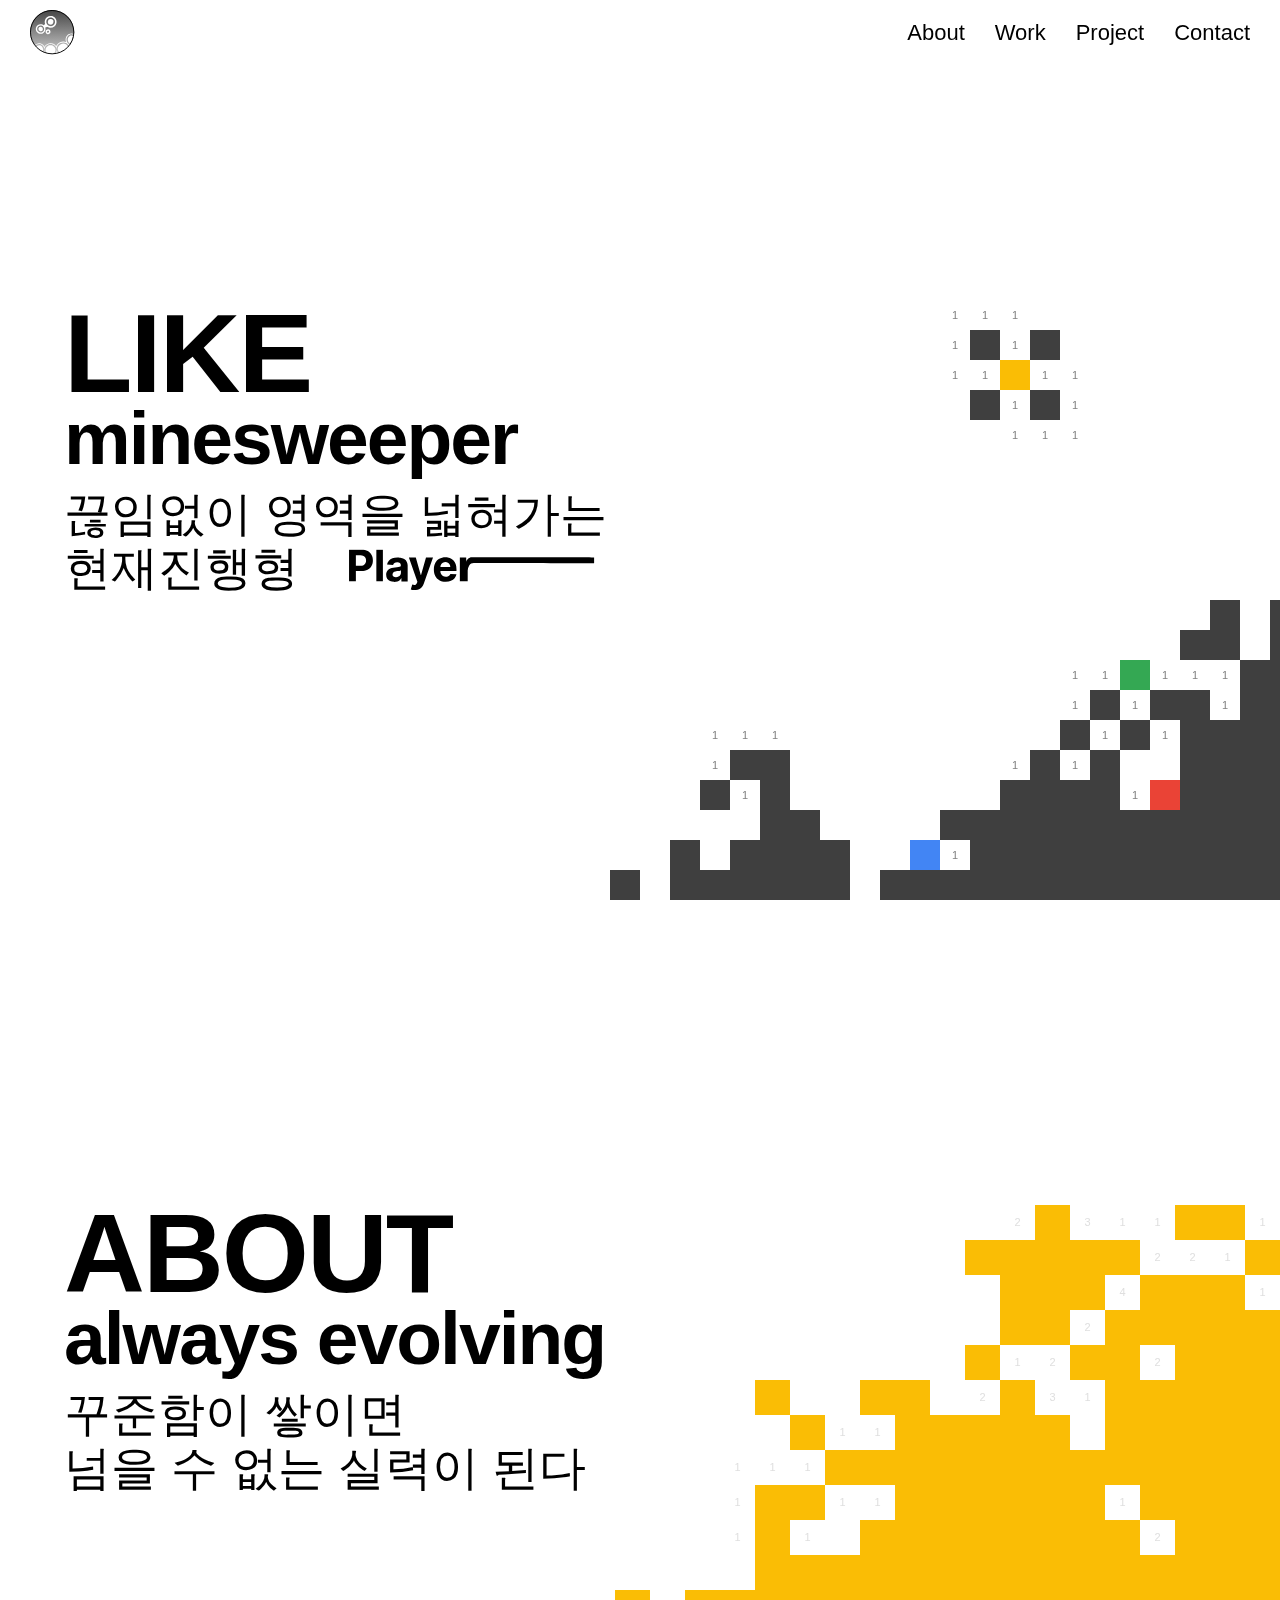
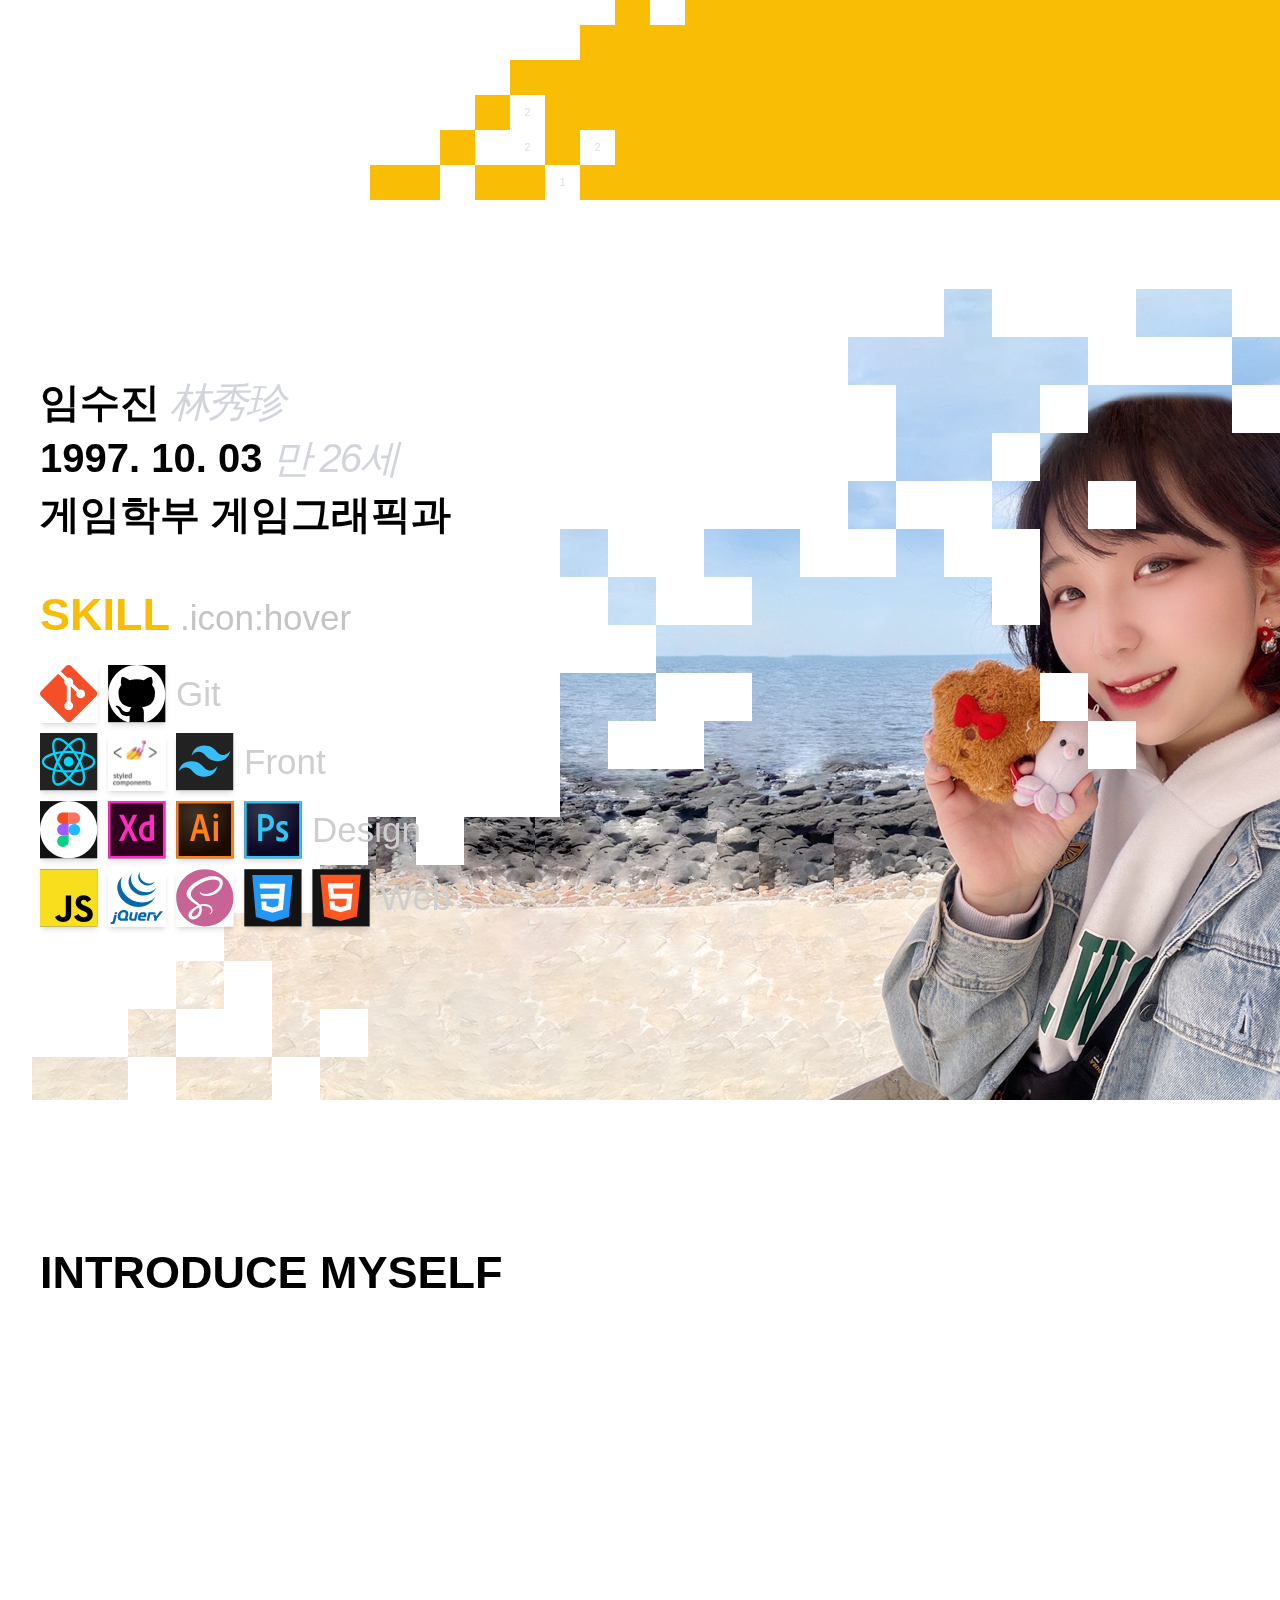
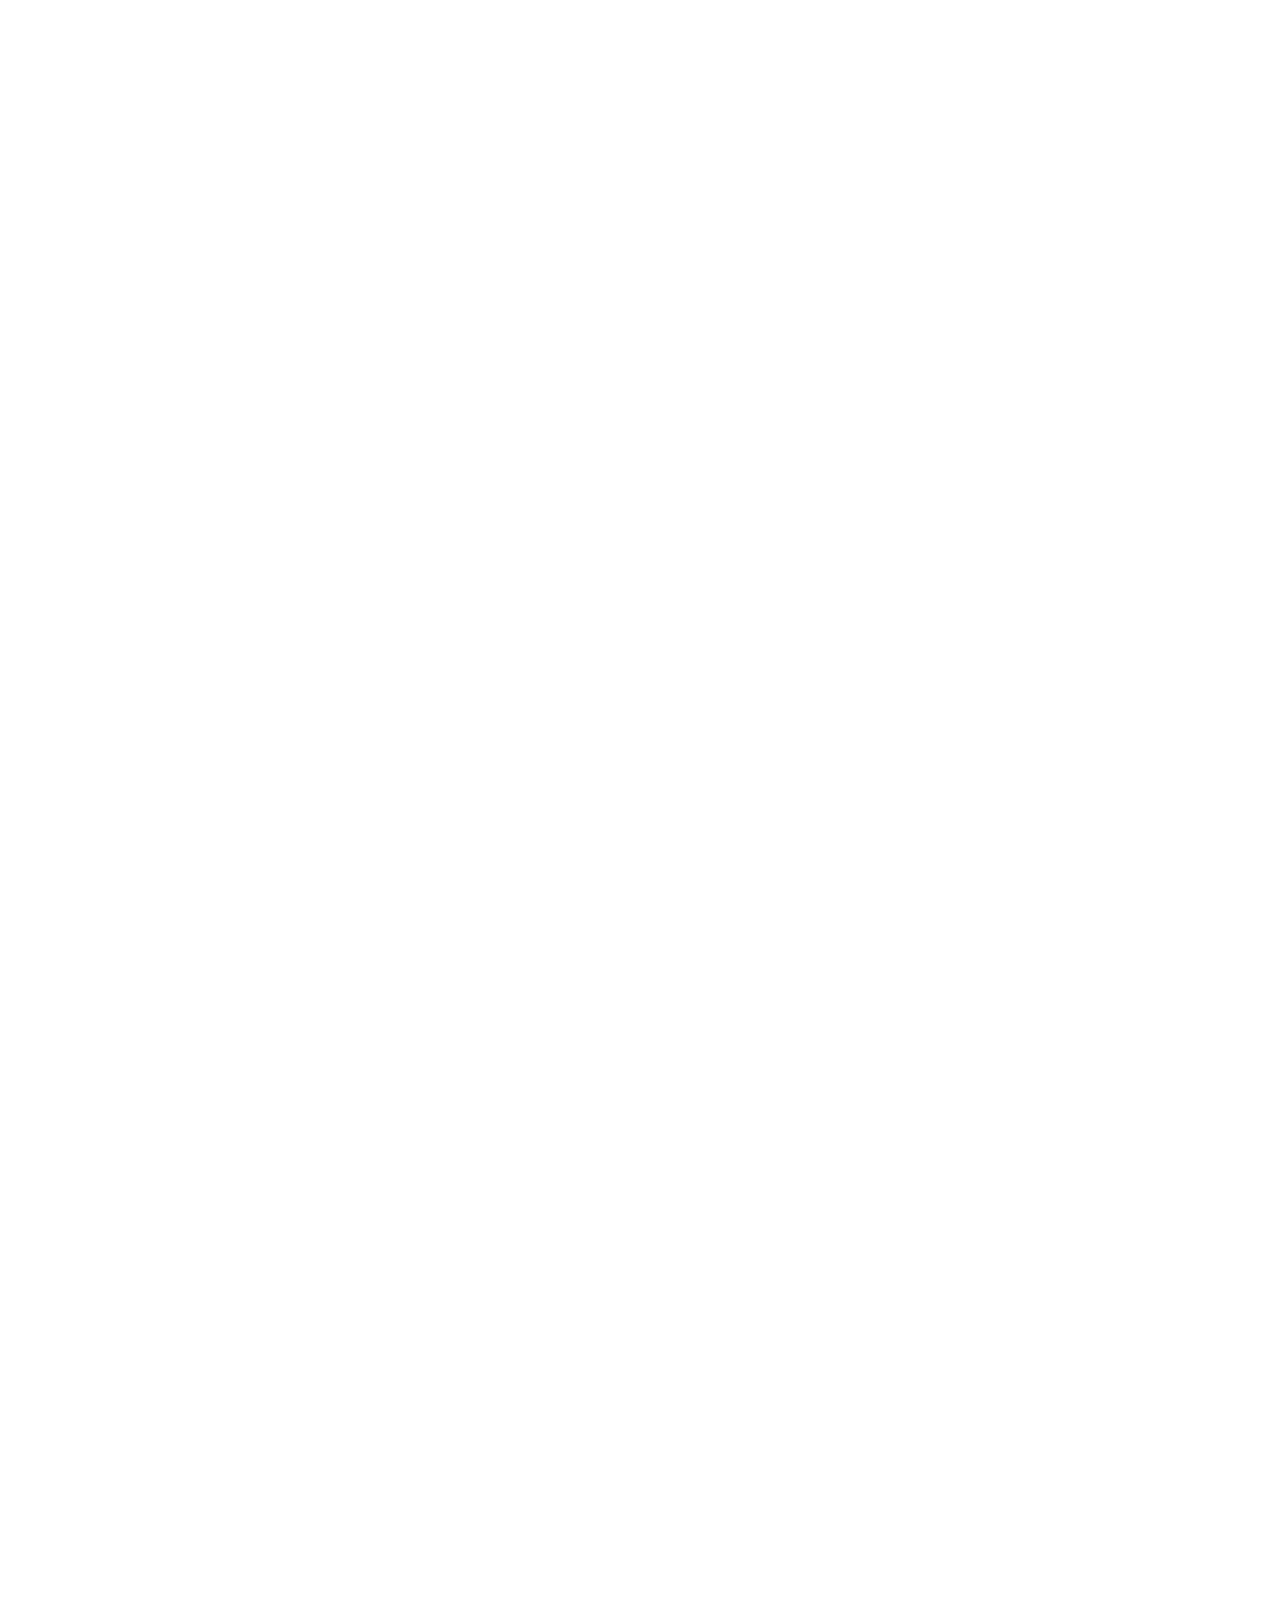
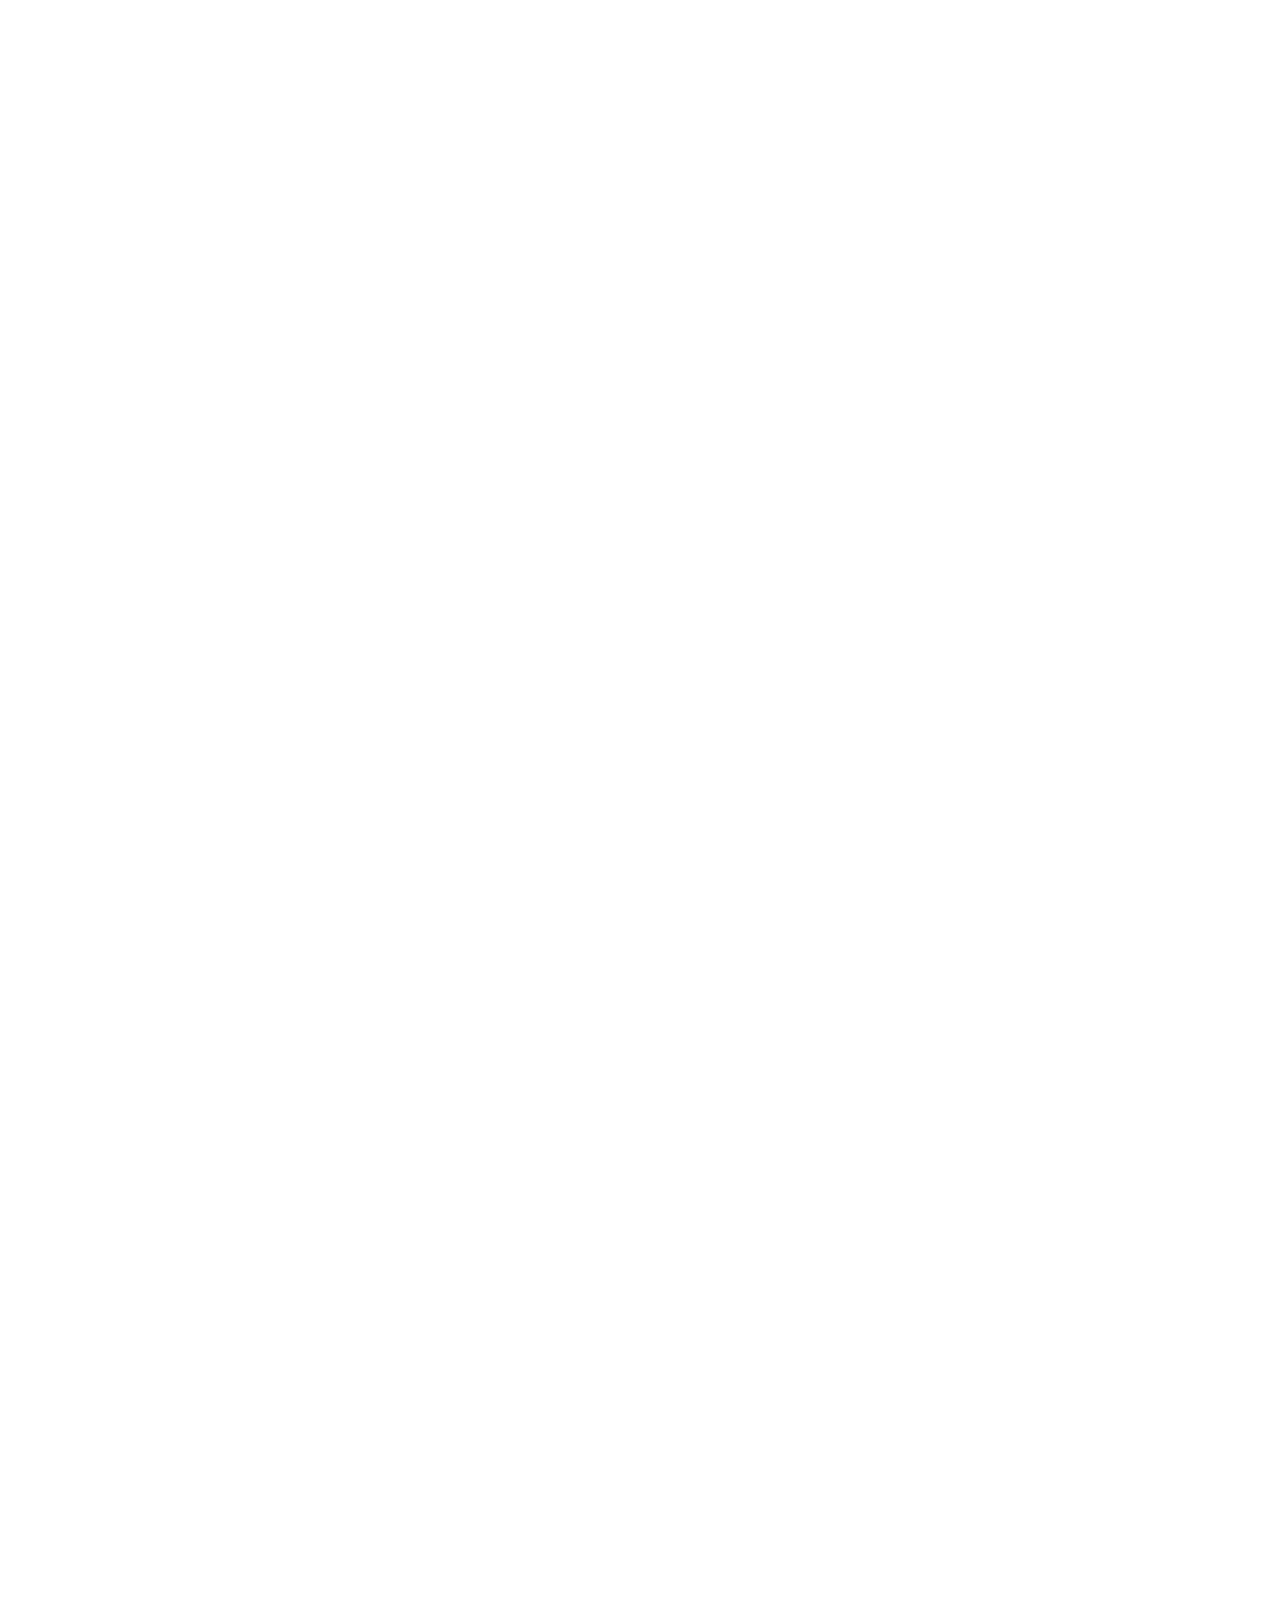
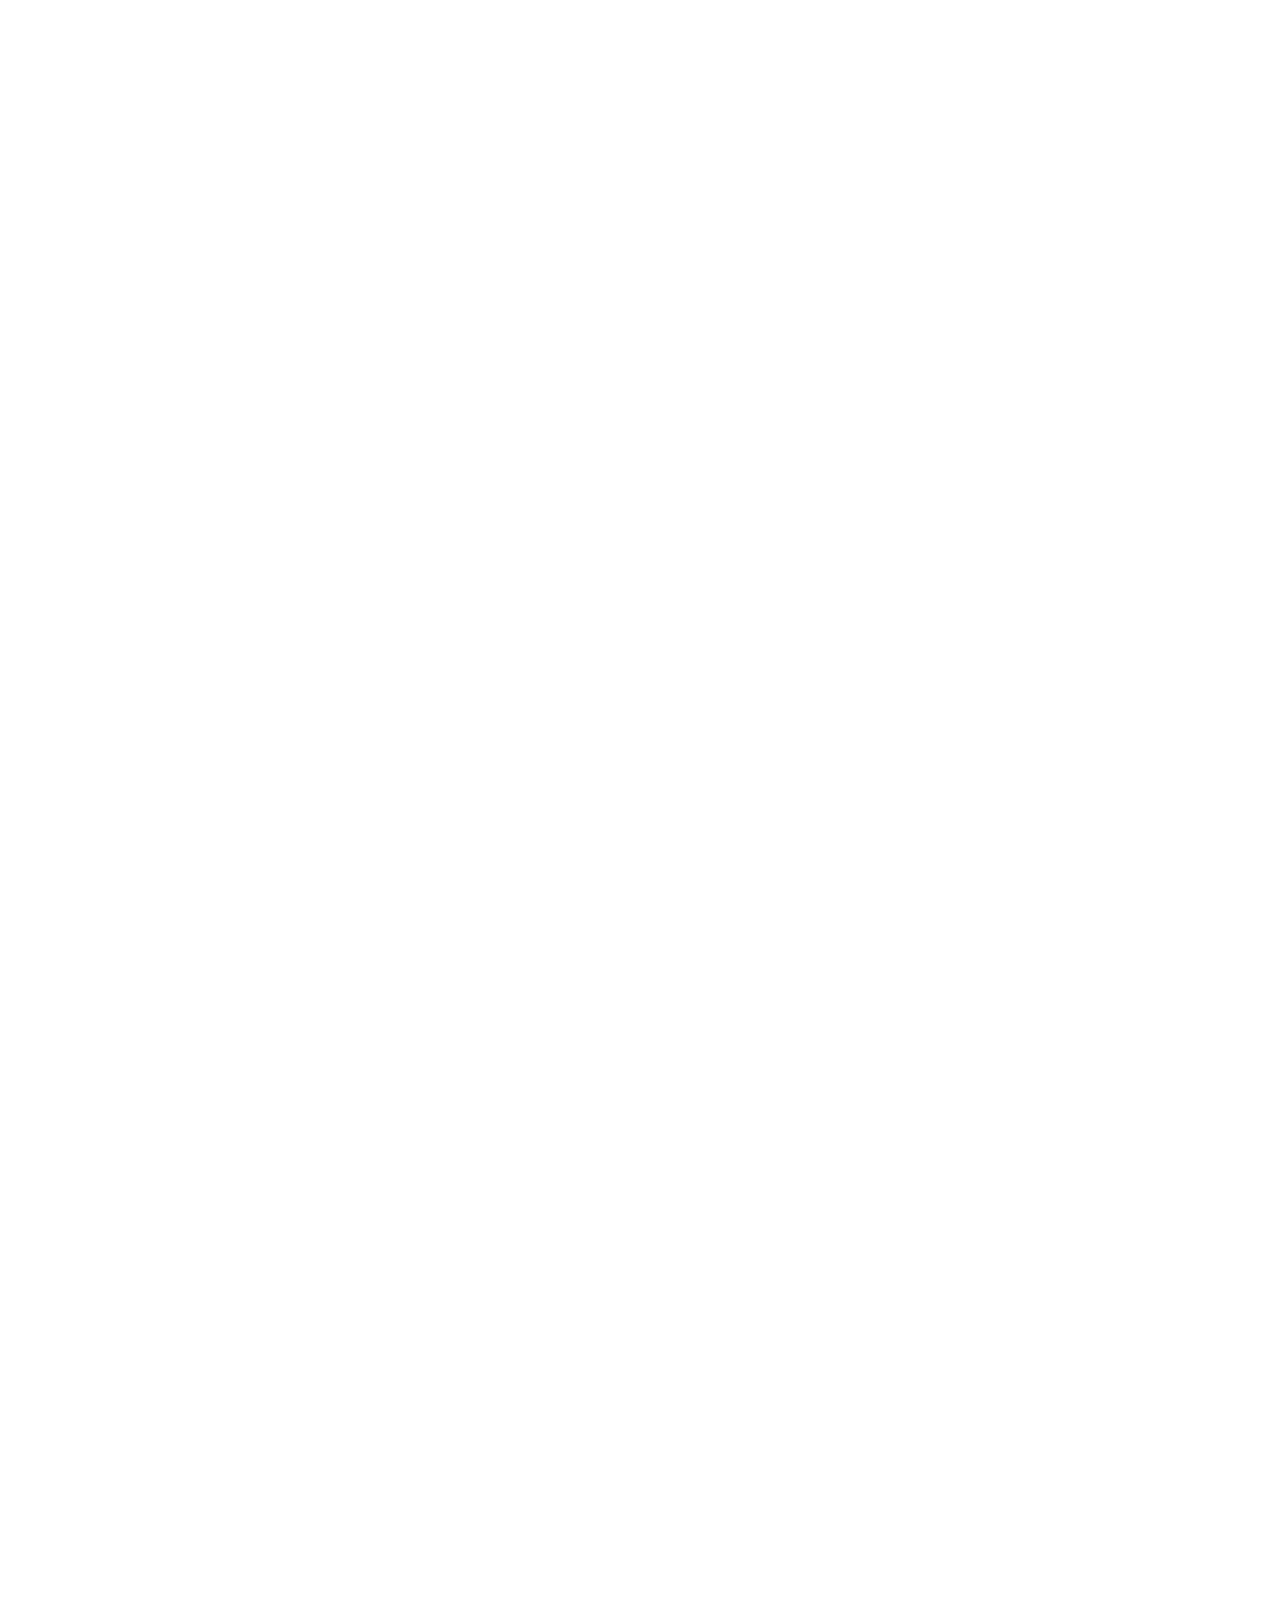
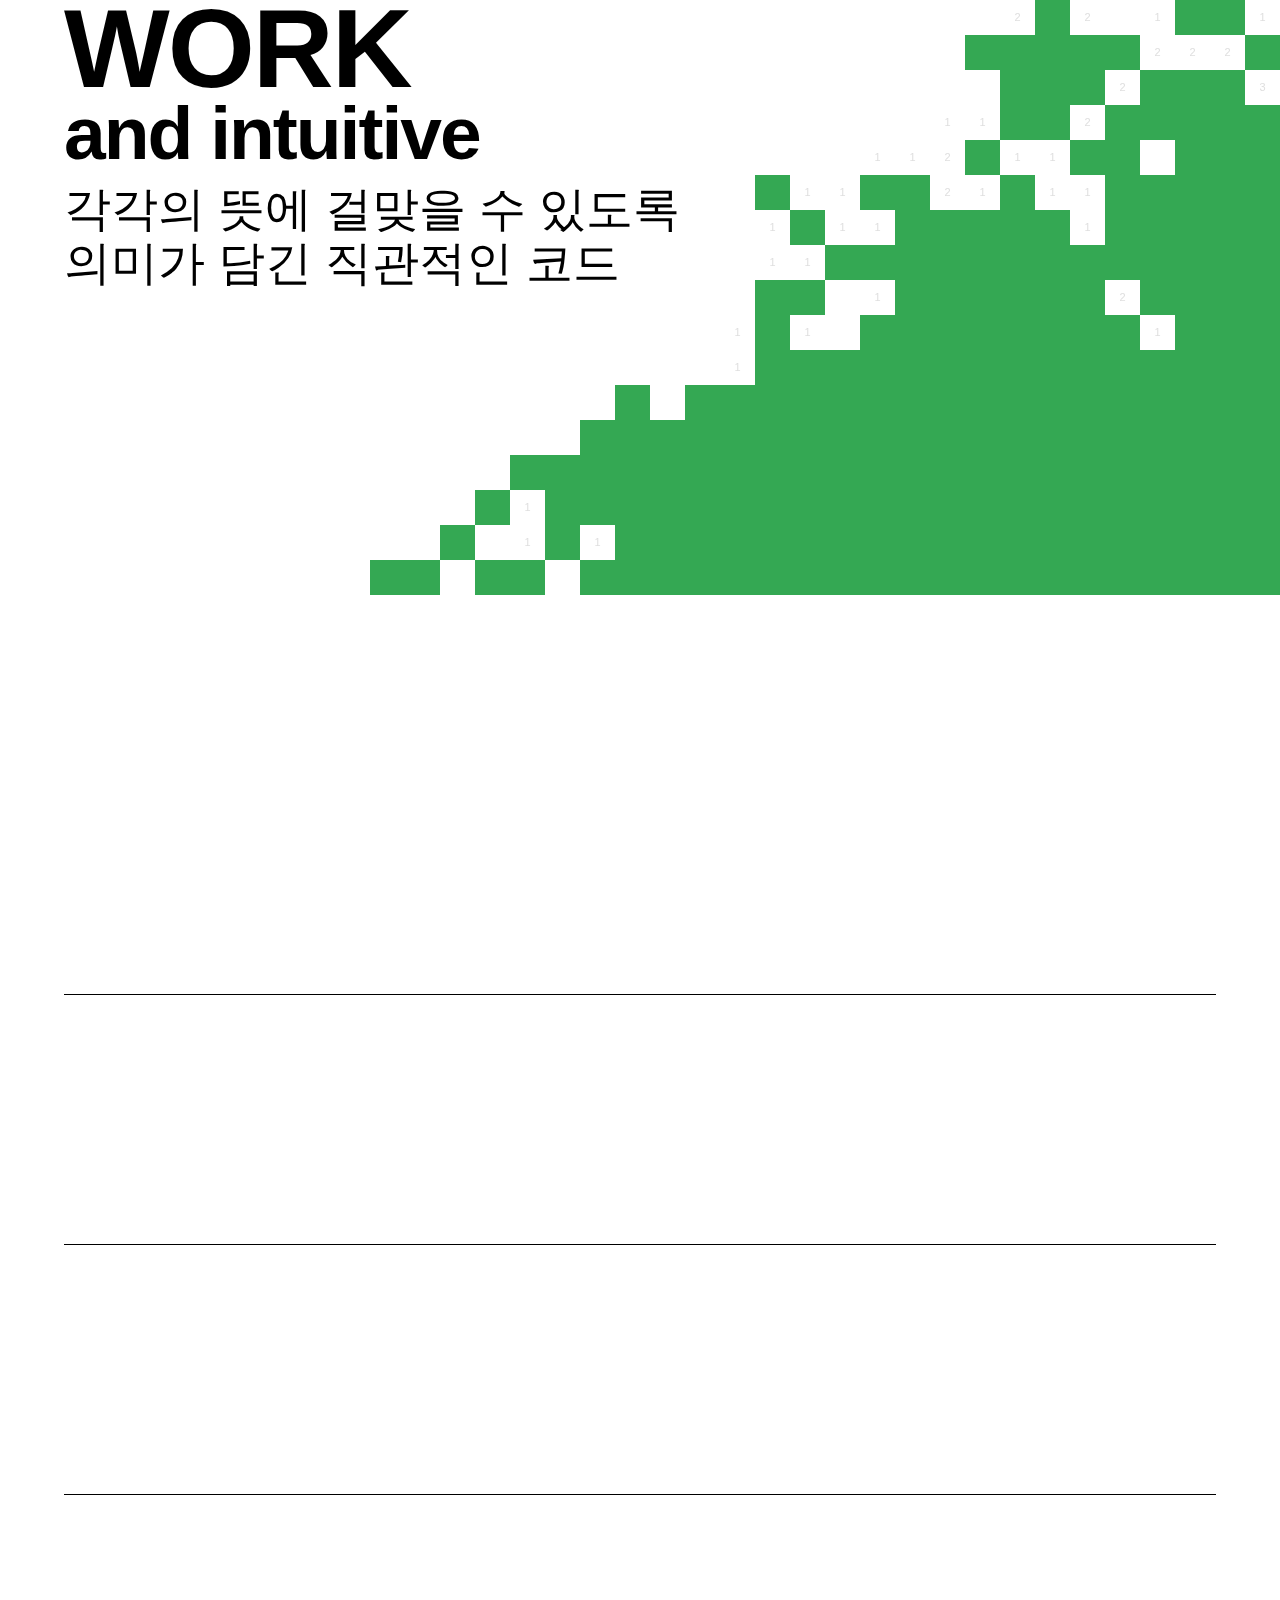
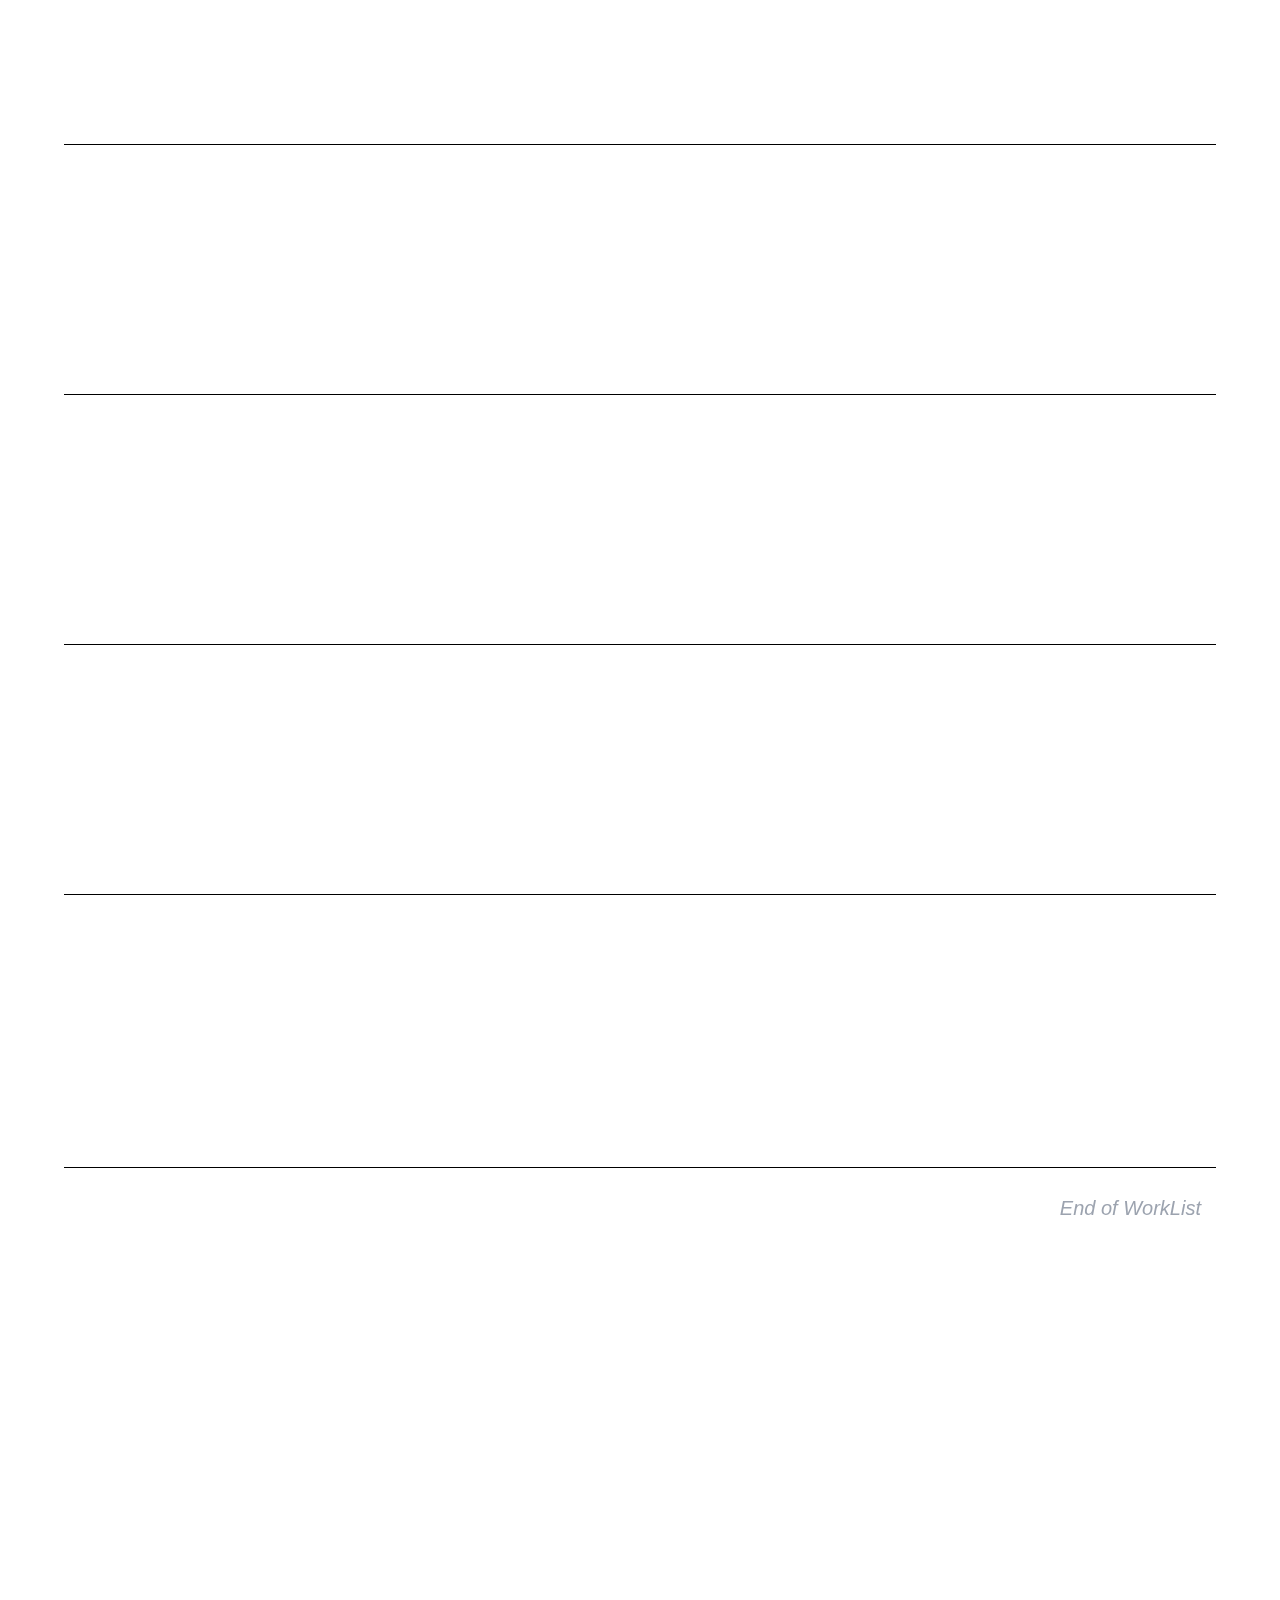
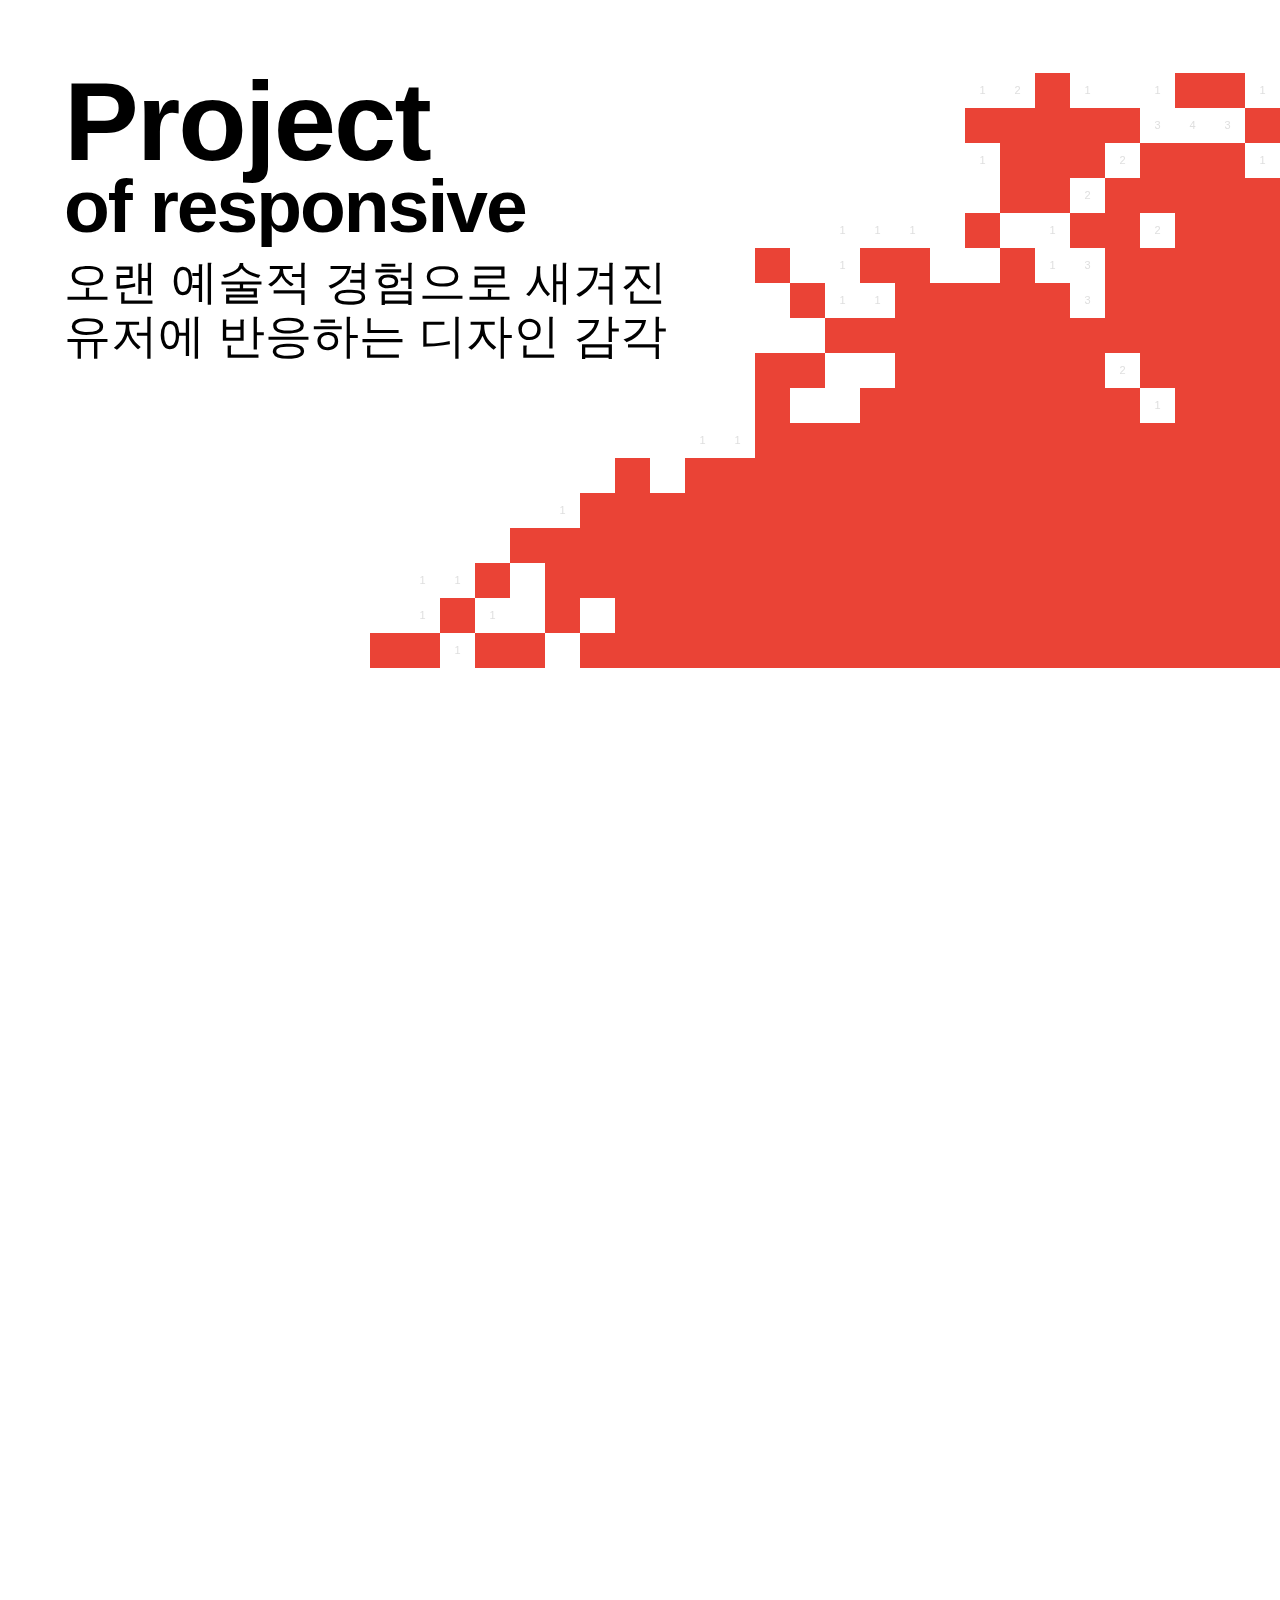
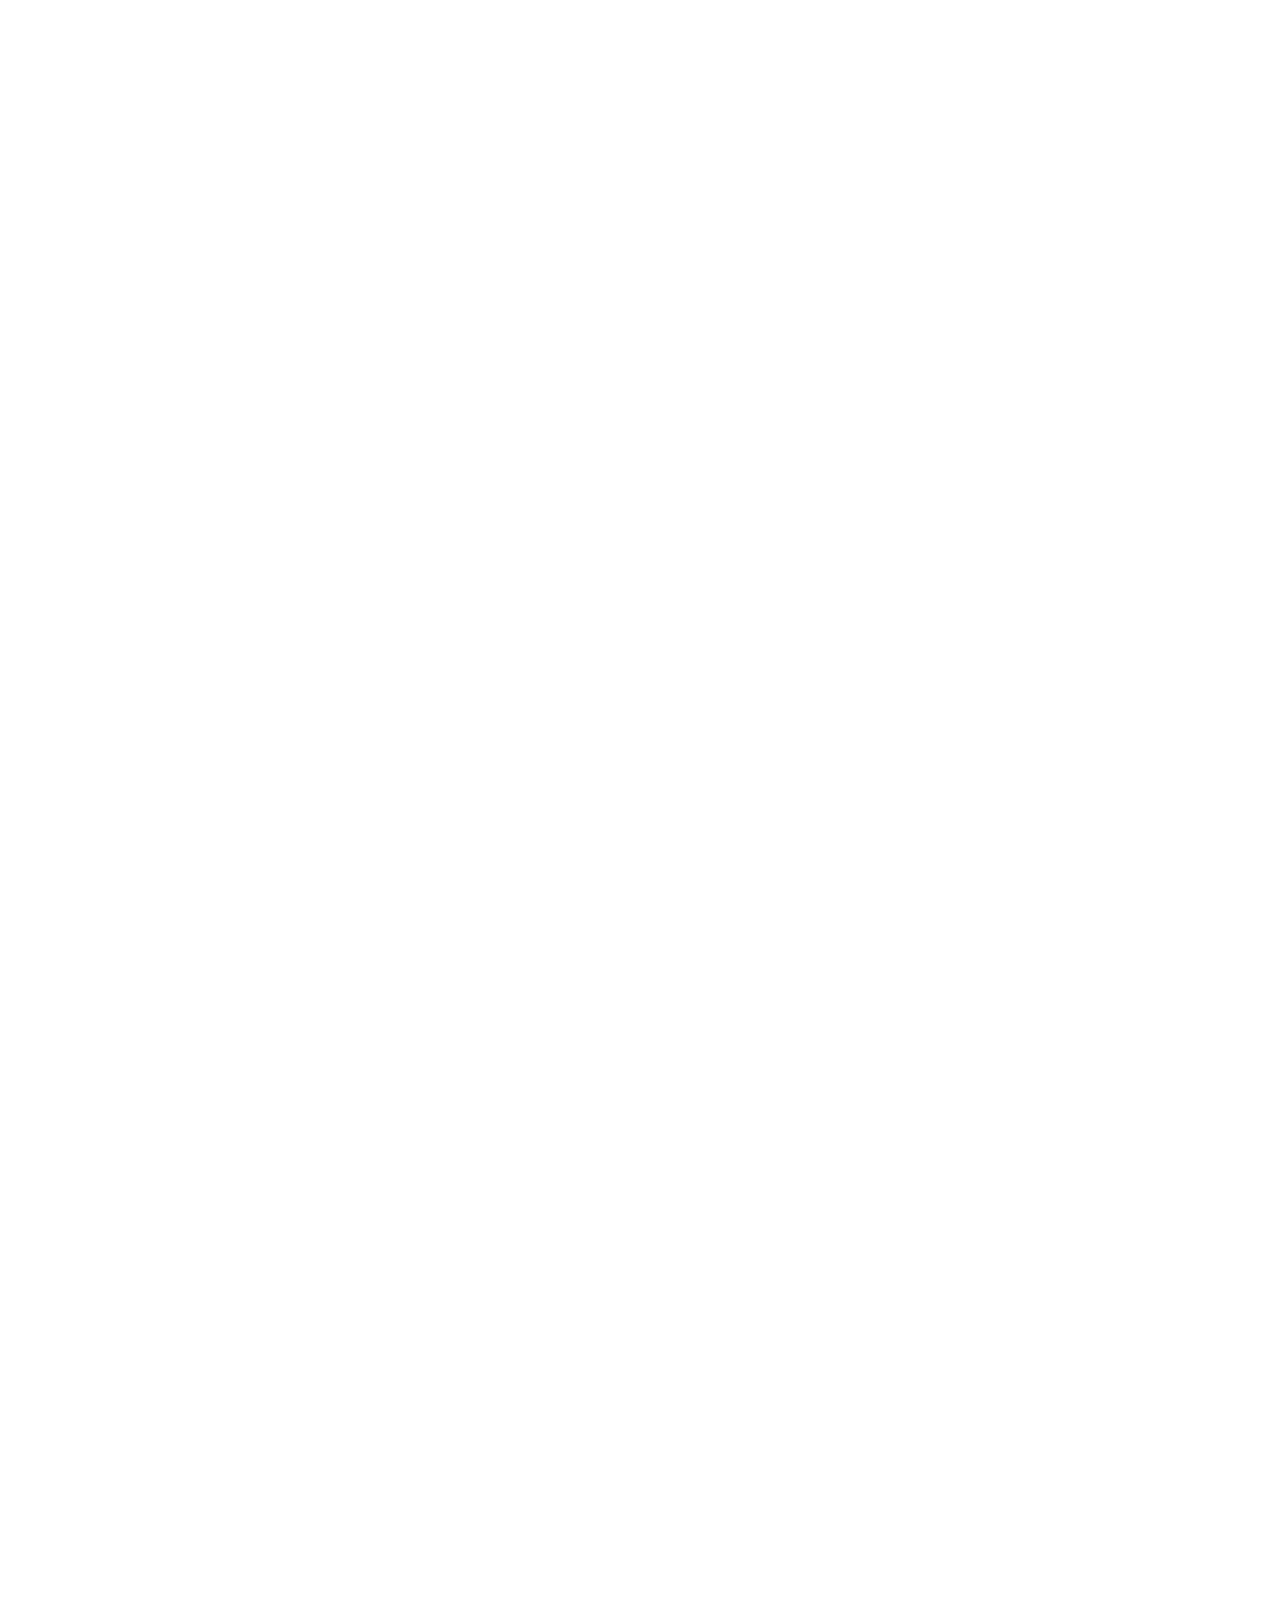
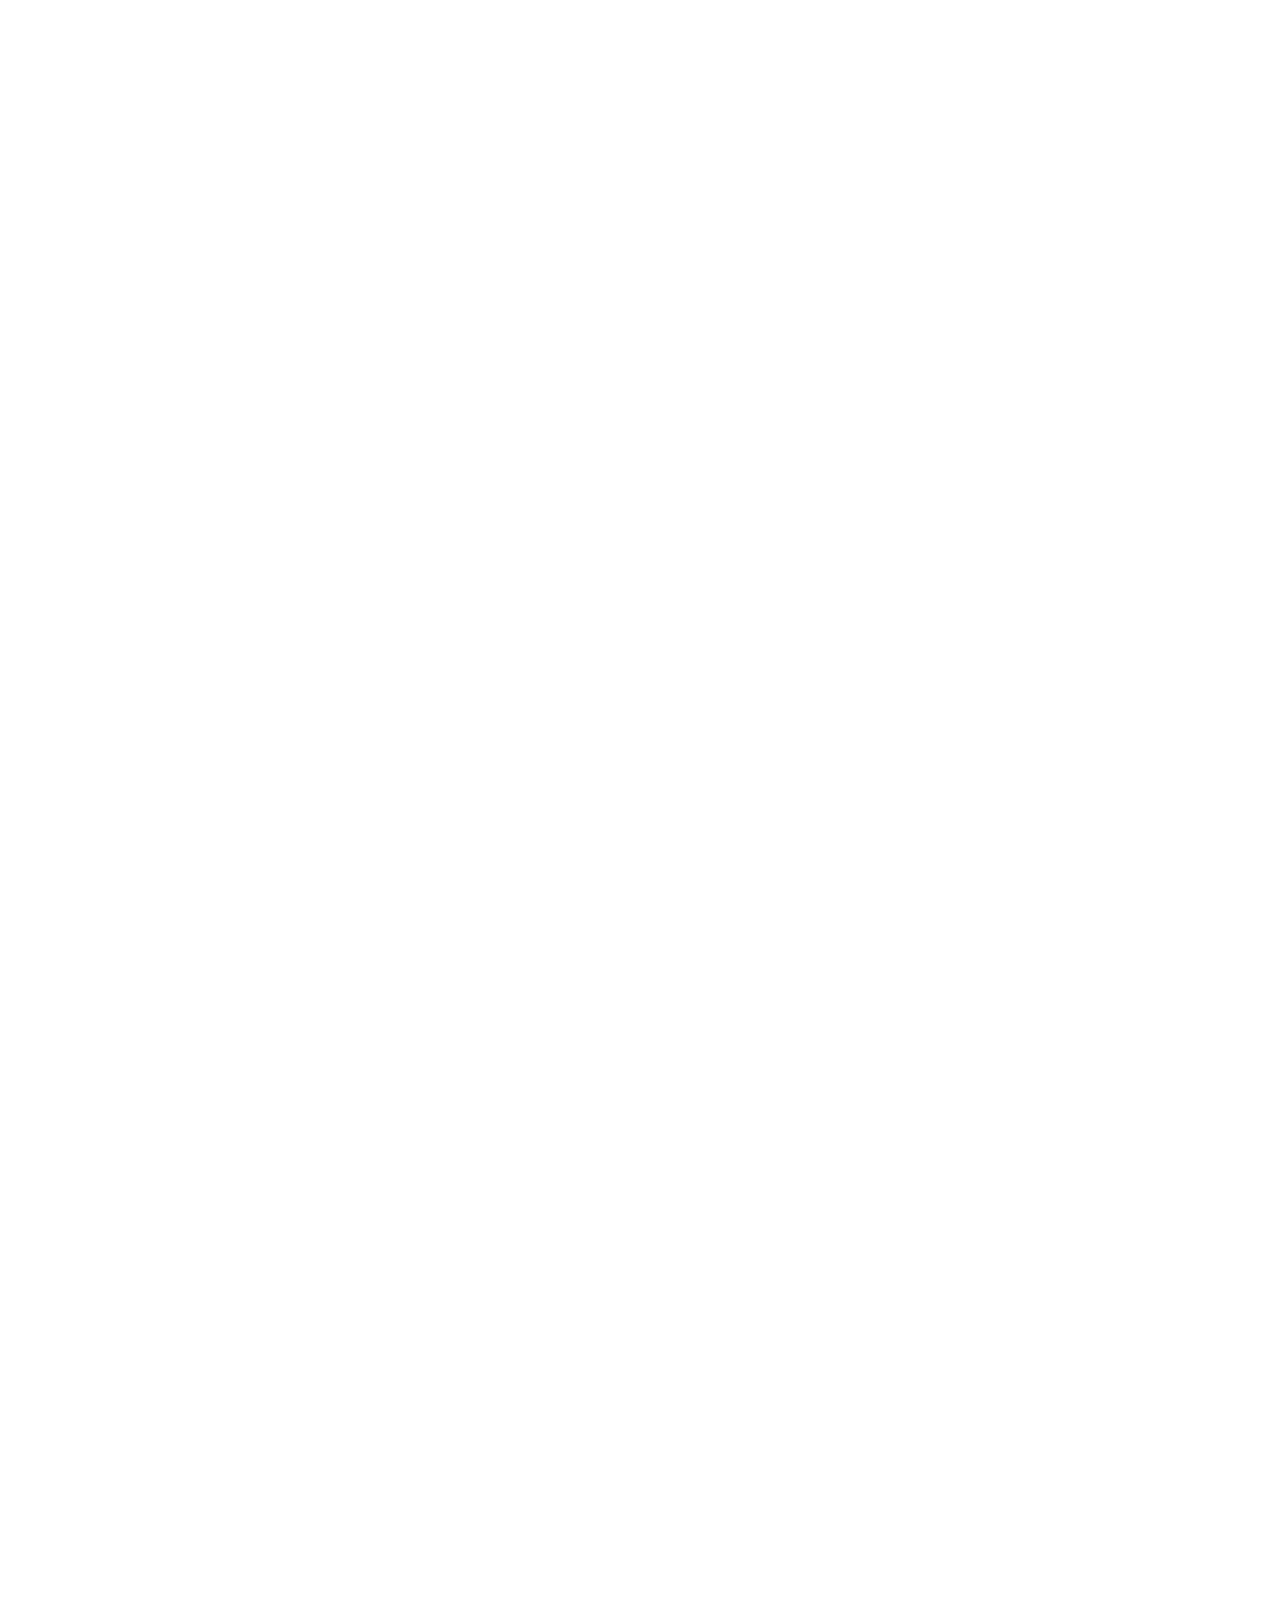
==== commit 80743943: "[수정] 텍스트 ->  jsx로 수정" ====
--- a/index.html
+++ b/index.html
@@ -9,8 +9,8 @@
     />
     <meta name="viewport" content="width=device-width, initial-scale=1.0" />
     <title>myFirstPortfolio</title>
-    <script type="module" crossorigin src="./assets/index-DwulicG0.js"></script>
-    <link rel="stylesheet" crossorigin href="./assets/index-DwMLPoUb.css" />
+    <script type="module" crossorigin src="./assets/index-CnDbpxvt.js"></script>
+    <link rel="stylesheet" crossorigin href="./assets/index-jLAzlCdE.css" />
   </head>
   <body>
     <div id="root"></div>
--- a/assets/index-jLAzlCdE.css
+++ b/assets/index-jLAzlCdE.css
@@ -0,0 +1 @@
+@font-face{font-family:Inter;src:url(./assets/font/Inter-VariableFont_slnt.wght.ttf) format("ttf")}@font-face{font-family:Pretendard;src:url(./assets/font/PretendardVariable.ttf) format("ttf")}html{scroll-behavior:smooth}body{width:100%}#root{font-family:Inter,Pretendard,sans-serif}.fancybox__footer{display:none}.fancybox__container:not(.is-compact) .fancybox__slide.has-close-btn{padding-top:0!important}.fancybox__content{padding:0!important}.fancybox__content>.f-button.is-close-btn{top:20px!important;right:40px!important;z-index:50!important;opacity:1!important;--f-button-hover-bg: #737373 !important}.has-iframe .fancybox__content{width:100%!important;height:100%!important}canvas{border:1px solid black;margin:0 auto;display:block}#AboutEct .descBox .left .innerBox{flex-direction:row-reverse;right:-230px;justify-content:right;text-align:right}#AboutEct .descBox .right .innerBox{left:-230px;justify-content:left;text-align:left}#AboutEct .descBox .center .innerBox{width:600px;left:50%;transform:translate(-50%);justify-content:center;text-align:center}#AboutEct .descBox .center .innerBox .imgBox{display:none}@media screen and (max-width: 1300px){#AboutEct .descBox{font-size:18px}#AboutEct .descBox .left .innerBox{flex-direction:column;right:initial;left:50%;transform:translate(-50%);justify-content:center;text-align:center}#AboutEct .descBox .right .innerBox{flex-direction:column;right:initial;left:50%;transform:translate(-50%);justify-content:center;text-align:center;gap:initial}#AboutEct .descBox .innerBox .imgBox{position:absolute;z-index:5;opacity:.3}#AboutEct .descBox .innerBox .textBox{padding-top:30px}}@media screen and (max-width: 768px){#AboutEct .descBox .innerBox .textBox pre{white-space:normal}#AboutEct .descBox .center .innerBox{width:100%}}:root{--f-spinner-width: 36px;--f-spinner-height: 36px;--f-spinner-color-1: rgba(0, 0, 0, .1);--f-spinner-color-2: rgba(17, 24, 28, .8);--f-spinner-stroke: 2.75}.f-spinner{margin:auto;padding:0;width:var(--f-spinner-width);height:var(--f-spinner-height)}.f-spinner svg{width:100%;height:100%;vertical-align:top;animation:f-spinner-rotate 2s linear infinite}.f-spinner svg *{stroke-width:var(--f-spinner-stroke);fill:none}.f-spinner svg *:first-child{stroke:var(--f-spinner-color-1)}.f-spinner svg *:last-child{stroke:var(--f-spinner-color-2);animation:f-spinner-dash 2s ease-in-out infinite}@keyframes f-spinner-rotate{to{transform:rotate(360deg)}}@keyframes f-spinner-dash{0%{stroke-dasharray:1,150;stroke-dashoffset:0}50%{stroke-dasharray:90,150;stroke-dashoffset:-35}to{stroke-dasharray:90,150;stroke-dashoffset:-124}}.f-throwOutUp{animation:var(--f-throw-out-duration, .175s) ease-out both f-throwOutUp}.f-throwOutDown{animation:var(--f-throw-out-duration, .175s) ease-out both f-throwOutDown}@keyframes f-throwOutUp{to{transform:translate3d(0,calc(var(--f-throw-out-distance, 150px) * -1),0);opacity:0}}@keyframes f-throwOutDown{to{transform:translate3d(0,var(--f-throw-out-distance, 150px),0);opacity:0}}.f-zoomInUp{animation:var(--f-transition-duration, .2s) ease .1s both f-zoomInUp}.f-zoomOutDown{animation:var(--f-transition-duration, .2s) ease both f-zoomOutDown}@keyframes f-zoomInUp{0%{transform:scale(.975) translate3d(0,16px,0);opacity:0}to{transform:scale(1) translateZ(0);opacity:1}}@keyframes f-zoomOutDown{to{transform:scale(.975) translate3d(0,16px,0);opacity:0}}.f-fadeIn{animation:var(--f-transition-duration, .2s) var(--f-transition-easing, ease) var(--f-transition-delay, 0s) both f-fadeIn;z-index:2}.f-fadeOut{animation:var(--f-transition-duration, .2s) var(--f-transition-easing, ease) var(--f-transition-delay, 0s) both f-fadeOut;z-index:1}@keyframes f-fadeIn{0%{opacity:0}to{opacity:1}}@keyframes f-fadeOut{to{opacity:0}}.f-fadeFastIn{animation:var(--f-transition-duration, .2s) ease-out both f-fadeFastIn;z-index:2}.f-fadeFastOut{animation:var(--f-transition-duration, .1s) ease-out both f-fadeFastOut;z-index:2}@keyframes f-fadeFastIn{0%{opacity:.75}to{opacity:1}}@keyframes f-fadeFastOut{to{opacity:0}}.f-fadeSlowIn{animation:var(--f-transition-duration, .5s) ease both f-fadeSlowIn;z-index:2}.f-fadeSlowOut{animation:var(--f-transition-duration, .5s) ease both f-fadeSlowOut;z-index:1}@keyframes f-fadeSlowIn{0%{opacity:0}to{opacity:1}}@keyframes f-fadeSlowOut{to{opacity:0}}.f-crossfadeIn{animation:var(--f-transition-duration, .2s) ease-out both f-crossfadeIn;z-index:2}.f-crossfadeOut{animation:calc(var(--f-transition-duration, .2s)*.5) linear .1s both f-crossfadeOut;z-index:1}@keyframes f-crossfadeIn{0%{opacity:0}to{opacity:1}}@keyframes f-crossfadeOut{to{opacity:0}}.f-slideIn.from-next{animation:var(--f-transition-duration, .85s) cubic-bezier(.16,1,.3,1) f-slideInNext}.f-slideIn.from-prev{animation:var(--f-transition-duration, .85s) cubic-bezier(.16,1,.3,1) f-slideInPrev}.f-slideOut.to-next{animation:var(--f-transition-duration, .85s) cubic-bezier(.16,1,.3,1) f-slideOutNext}.f-slideOut.to-prev{animation:var(--f-transition-duration, .85s) cubic-bezier(.16,1,.3,1) f-slideOutPrev}@keyframes f-slideInPrev{0%{transform:translate(100%)}to{transform:translateZ(0)}}@keyframes f-slideInNext{0%{transform:translate(-100%)}to{transform:translateZ(0)}}@keyframes f-slideOutNext{to{transform:translate(-100%)}}@keyframes f-slideOutPrev{to{transform:translate(100%)}}.f-classicIn.from-next{animation:var(--f-transition-duration, .85s) cubic-bezier(.16,1,.3,1) f-classicInNext;z-index:2}.f-classicIn.from-prev{animation:var(--f-transition-duration, .85s) cubic-bezier(.16,1,.3,1) f-classicInPrev;z-index:2}.f-classicOut.to-next{animation:var(--f-transition-duration, .85s) cubic-bezier(.16,1,.3,1) f-classicOutNext;z-index:1}.f-classicOut.to-prev{animation:var(--f-transition-duration, .85s) cubic-bezier(.16,1,.3,1) f-classicOutPrev;z-index:1}@keyframes f-classicInNext{0%{transform:translate(-75px);opacity:0}to{transform:translateZ(0);opacity:1}}@keyframes f-classicInPrev{0%{transform:translate(75px);opacity:0}to{transform:translateZ(0);opacity:1}}@keyframes f-classicOutNext{to{transform:translate(-75px);opacity:0}}@keyframes f-classicOutPrev{to{transform:translate(75px);opacity:0}}:root{--f-button-width: 40px;--f-button-height: 40px;--f-button-border: 0;--f-button-border-radius: 0;--f-button-color: #374151;--f-button-bg: #f8f8f8;--f-button-hover-bg: #e0e0e0;--f-button-active-bg: #d0d0d0;--f-button-shadow: none;--f-button-transition: all .15s ease;--f-button-transform: none;--f-button-svg-width: 20px;--f-button-svg-height: 20px;--f-button-svg-stroke-width: 1.5;--f-button-svg-fill: none;--f-button-svg-filter: none;--f-button-svg-disabled-opacity: .65}.f-button{display:flex;justify-content:center;align-items:center;box-sizing:content-box;position:relative;margin:0;padding:0;width:var(--f-button-width);height:var(--f-button-height);border:var(--f-button-border);border-radius:var(--f-button-border-radius);color:var(--f-button-color);background:var(--f-button-bg);box-shadow:var(--f-button-shadow);pointer-events:all;cursor:pointer;transition:var(--f-button-transition)}@media (hover: hover){.f-button:hover:not([disabled]){color:var(--f-button-hover-color);background-color:var(--f-button-hover-bg)}}.f-button:active:not([disabled]){background-color:var(--f-button-active-bg)}.f-button:focus:not(:focus-visible){outline:none}.f-button:focus-visible{outline:none;box-shadow:inset 0 0 0 var(--f-button-outline, 2px) var(--f-button-outline-color, var(--f-button-color))}.f-button svg{width:var(--f-button-svg-width);height:var(--f-button-svg-height);fill:var(--f-button-svg-fill);stroke:currentColor;stroke-width:var(--f-button-svg-stroke-width);stroke-linecap:round;stroke-linejoin:round;transition:opacity .15s ease;transform:var(--f-button-transform);filter:var(--f-button-svg-filter);pointer-events:none}.f-button[disabled]{cursor:default}.f-button[disabled] svg{opacity:var(--f-button-svg-disabled-opacity)}.f-carousel__nav .f-button.is-prev,.f-carousel__nav .f-button.is-next,.fancybox__nav .f-button.is-prev,.fancybox__nav .f-button.is-next{position:absolute;z-index:1}.is-horizontal .f-carousel__nav .f-button.is-prev,.is-horizontal .f-carousel__nav .f-button.is-next,.is-horizontal .fancybox__nav .f-button.is-prev,.is-horizontal .fancybox__nav .f-button.is-next{top:50%;transform:translateY(-50%)}.is-horizontal .f-carousel__nav .f-button.is-prev,.is-horizontal .fancybox__nav .f-button.is-prev{left:var(--f-button-prev-pos)}.is-horizontal .f-carousel__nav .f-button.is-next,.is-horizontal .fancybox__nav .f-button.is-next{right:var(--f-button-next-pos)}.is-horizontal.is-rtl .f-carousel__nav .f-button.is-prev,.is-horizontal.is-rtl .fancybox__nav .f-button.is-prev{left:auto;right:var(--f-button-next-pos)}.is-horizontal.is-rtl .f-carousel__nav .f-button.is-next,.is-horizontal.is-rtl .fancybox__nav .f-button.is-next{right:auto;left:var(--f-button-prev-pos)}.is-vertical .f-carousel__nav .f-button.is-prev,.is-vertical .f-carousel__nav .f-button.is-next,.is-vertical .fancybox__nav .f-button.is-prev,.is-vertical .fancybox__nav .f-button.is-next{top:auto;left:50%;transform:translate(-50%)}.is-vertical .f-carousel__nav .f-button.is-prev,.is-vertical .fancybox__nav .f-button.is-prev{top:var(--f-button-next-pos)}.is-vertical .f-carousel__nav .f-button.is-next,.is-vertical .fancybox__nav .f-button.is-next{bottom:var(--f-button-next-pos)}.is-vertical .f-carousel__nav .f-button.is-prev svg,.is-vertical .f-carousel__nav .f-button.is-next svg,.is-vertical .fancybox__nav .f-button.is-prev svg,.is-vertical .fancybox__nav .f-button.is-next svg{transform:rotate(90deg)}.f-carousel__nav .f-button:disabled,.fancybox__nav .f-button:disabled{pointer-events:none}html.with-fancybox{width:auto;overflow:visible;scroll-behavior:auto}html.with-fancybox body{touch-action:none}html.with-fancybox body.hide-scrollbar{width:auto;margin-right:calc(var(--fancybox-body-margin, 0px) + var(--fancybox-scrollbar-compensate, 0px));overflow:hidden!important;overscroll-behavior-y:none}.fancybox__container{--fancybox-color: #dbdbdb;--fancybox-hover-color: #fff;--fancybox-bg: rgba(24, 24, 27, .98);--fancybox-slide-gap: 10px;--f-spinner-width: 50px;--f-spinner-height: 50px;--f-spinner-color-1: rgba(255, 255, 255, .1);--f-spinner-color-2: #bbb;--f-spinner-stroke: 3.65;position:fixed;top:0;left:0;bottom:0;right:0;direction:ltr;display:flex;flex-direction:column;box-sizing:border-box;margin:0;padding:0;color:#f8f8f8;-webkit-tap-highlight-color:rgba(0,0,0,0);overflow:visible;z-index:var(--fancybox-zIndex, 1050);outline:none;transform-origin:top left;-webkit-text-size-adjust:100%;-moz-text-size-adjust:none;text-size-adjust:100%;overscroll-behavior-y:contain}.fancybox__container *,.fancybox__container *:before,.fancybox__container *:after{box-sizing:inherit}.fancybox__container::backdrop{background-color:#0000}.fancybox__backdrop{position:fixed;top:0;left:0;bottom:0;right:0;z-index:-1;background:var(--fancybox-bg);opacity:var(--fancybox-opacity, 1);will-change:opacity}.fancybox__carousel{position:relative;box-sizing:border-box;flex:1;min-height:0;z-index:10;overflow-y:visible;overflow-x:clip}.fancybox__viewport{width:100%;height:100%}.fancybox__viewport.is-draggable{cursor:move;cursor:grab}.fancybox__viewport.is-dragging{cursor:move;cursor:grabbing}.fancybox__track{display:flex;margin:0 auto;height:100%}.fancybox__slide{flex:0 0 auto;position:relative;display:flex;flex-direction:column;align-items:center;width:100%;height:100%;margin:0 var(--fancybox-slide-gap) 0 0;padding:4px;overflow:auto;overscroll-behavior:contain;transform:translateZ(0);backface-visibility:hidden}.fancybox__container:not(.is-compact) .fancybox__slide.has-close-btn{padding-top:40px}.fancybox__slide.has-iframe,.fancybox__slide.has-video,.fancybox__slide.has-html5video,.fancybox__slide.has-image{overflow:hidden}.fancybox__slide.has-image.is-animating,.fancybox__slide.has-image.is-selected{overflow:visible}.fancybox__slide:before,.fancybox__slide:after{content:"";flex:0 0 0;margin:auto}.fancybox__backdrop:empty,.fancybox__viewport:empty,.fancybox__track:empty,.fancybox__slide:empty{display:block}.fancybox__content{align-self:center;display:flex;flex-direction:column;position:relative;margin:0;padding:2rem;max-width:100%;color:var(--fancybox-content-color, #374151);background:var(--fancybox-content-bg, #fff);cursor:default;border-radius:0;z-index:20}.is-loading .fancybox__content{opacity:0}.is-draggable .fancybox__content{cursor:move;cursor:grab}.can-zoom_in .fancybox__content{cursor:zoom-in}.can-zoom_out .fancybox__content{cursor:zoom-out}.is-dragging .fancybox__content{cursor:move;cursor:grabbing}.fancybox__content [data-selectable],.fancybox__content [contenteditable]{cursor:auto}.fancybox__slide.has-image>.fancybox__content{padding:0;background:#0000;min-height:1px;background-repeat:no-repeat;background-size:contain;background-position:center center;transition:none;transform:translateZ(0);backface-visibility:hidden}.fancybox__slide.has-image>.fancybox__content>picture>img{width:100%;height:auto;max-height:100%}.is-animating .fancybox__content,.is-dragging .fancybox__content{will-change:transform,width,height}.fancybox-image{margin:auto;display:block;width:100%;height:100%;min-height:0;-o-object-fit:contain;object-fit:contain;-webkit-user-select:none;-moz-user-select:none;user-select:none;filter:blur(0px)}.fancybox__caption{align-self:center;max-width:100%;flex-shrink:0;margin:0;padding:14px 0 4px;overflow-wrap:anywhere;line-height:1.375;color:var(--fancybox-color, currentColor);opacity:var(--fancybox-opacity, 1);cursor:auto;visibility:visible}.is-loading .fancybox__caption,.is-closing .fancybox__caption{opacity:0;visibility:hidden}.is-compact .fancybox__caption{padding-bottom:0}.f-button.is-close-btn{--f-button-svg-stroke-width: 2;position:absolute;top:0;right:8px;z-index:40}.fancybox__content>.f-button.is-close-btn{--f-button-width: 34px;--f-button-height: 34px;--f-button-border-radius: 4px;--f-button-color: var(--fancybox-color, #fff);--f-button-hover-color: var(--fancybox-color, #fff);--f-button-bg: transparent;--f-button-hover-bg: transparent;--f-button-active-bg: transparent;--f-button-svg-width: 22px;--f-button-svg-height: 22px;position:absolute;top:-38px;right:0;opacity:.75}.is-loading .fancybox__content>.f-button.is-close-btn{visibility:hidden}.is-zooming-out .fancybox__content>.f-button.is-close-btn{visibility:hidden}.fancybox__content>.f-button.is-close-btn:hover{opacity:1}.fancybox__footer{padding:0;margin:0;position:relative}.fancybox__footer .fancybox__caption{width:100%;padding:24px;opacity:var(--fancybox-opacity, 1);transition:all .25s ease}.is-compact .fancybox__footer{position:absolute;bottom:0;left:0;right:0;z-index:20;background:#18181b80}.is-compact .fancybox__footer .fancybox__caption{padding:12px}.is-compact .fancybox__content>.f-button.is-close-btn{--f-button-border-radius: 50%;--f-button-color: #fff;--f-button-hover-color: #fff;--f-button-outline-color: #000;--f-button-bg: rgba(0, 0, 0, .6);--f-button-active-bg: rgba(0, 0, 0, .6);--f-button-hover-bg: rgba(0, 0, 0, .6);--f-button-svg-width: 18px;--f-button-svg-height: 18px;--f-button-svg-filter: none;top:5px;right:5px}.fancybox__nav{--f-button-width: 50px;--f-button-height: 50px;--f-button-border: 0;--f-button-border-radius: 50%;--f-button-color: var(--fancybox-color);--f-button-hover-color: var(--fancybox-hover-color);--f-button-bg: transparent;--f-button-hover-bg: rgba(24, 24, 27, .3);--f-button-active-bg: rgba(24, 24, 27, .5);--f-button-shadow: none;--f-button-transition: all .15s ease;--f-button-transform: none;--f-button-svg-width: 26px;--f-button-svg-height: 26px;--f-button-svg-stroke-width: 2.5;--f-button-svg-fill: none;--f-button-svg-filter: drop-shadow(1px 1px 1px rgba(24, 24, 27, .5));--f-button-svg-disabled-opacity: .65;--f-button-next-pos: 1rem;--f-button-prev-pos: 1rem;opacity:var(--fancybox-opacity, 1)}.fancybox__nav .f-button:before{position:absolute;content:"";top:-30px;right:-20px;left:-20px;bottom:-30px;z-index:1}.is-idle .fancybox__nav{animation:.15s ease-out both f-fadeOut}.is-idle.is-compact .fancybox__footer{pointer-events:none;animation:.15s ease-out both f-fadeOut}.fancybox__slide>.f-spinner{position:absolute;top:50%;left:50%;margin:var(--f-spinner-top, calc(var(--f-spinner-width) * -.5)) 0 0 var(--f-spinner-left, calc(var(--f-spinner-height) * -.5));z-index:30;cursor:pointer}.fancybox-protected{position:absolute;top:0;left:0;right:0;bottom:0;z-index:40;-webkit-user-select:none;-moz-user-select:none;user-select:none}.fancybox-ghost{position:absolute;top:0;left:0;width:100%;height:100%;min-height:0;-o-object-fit:contain;object-fit:contain;z-index:40;-webkit-user-select:none;-moz-user-select:none;user-select:none;pointer-events:none}.fancybox-focus-guard{outline:none;opacity:0;position:fixed;pointer-events:none}.fancybox__container:not([aria-hidden]){opacity:0}.fancybox__container.is-animated[aria-hidden=false]>*:not(.fancybox__backdrop,.fancybox__carousel),.fancybox__container.is-animated[aria-hidden=false] .fancybox__carousel>*:not(.fancybox__viewport),.fancybox__container.is-animated[aria-hidden=false] .fancybox__slide>*:not(.fancybox__content){animation:var(--f-interface-enter-duration, .25s) ease .1s backwards f-fadeIn}.fancybox__container.is-animated[aria-hidden=false] .fancybox__backdrop{animation:var(--f-backdrop-enter-duration, .35s) ease backwards f-fadeIn}.fancybox__container.is-animated[aria-hidden=true]>*:not(.fancybox__backdrop,.fancybox__carousel),.fancybox__container.is-animated[aria-hidden=true] .fancybox__carousel>*:not(.fancybox__viewport),.fancybox__container.is-animated[aria-hidden=true] .fancybox__slide>*:not(.fancybox__content){animation:var(--f-interface-exit-duration, .15s) ease forwards f-fadeOut}.fancybox__container.is-animated[aria-hidden=true] .fancybox__backdrop{animation:var(--f-backdrop-exit-duration, .35s) ease forwards f-fadeOut}.has-iframe .fancybox__content,.has-map .fancybox__content,.has-pdf .fancybox__content,.has-youtube .fancybox__content,.has-vimeo .fancybox__content,.has-html5video .fancybox__content{max-width:100%;flex-shrink:1;min-height:1px;overflow:visible}.has-iframe .fancybox__content,.has-map .fancybox__content,.has-pdf .fancybox__content{width:calc(100% - 120px);height:90%}.fancybox__container.is-compact .has-iframe .fancybox__content,.fancybox__container.is-compact .has-map .fancybox__content,.fancybox__container.is-compact .has-pdf .fancybox__content{width:100%;height:100%}.has-youtube .fancybox__content,.has-vimeo .fancybox__content,.has-html5video .fancybox__content{width:960px;height:540px;max-width:100%;max-height:100%}.has-map .fancybox__content,.has-pdf .fancybox__content,.has-youtube .fancybox__content,.has-vimeo .fancybox__content,.has-html5video .fancybox__content{padding:0;background:#18181be6;color:#fff}.has-map .fancybox__content{background:#e5e3df}.fancybox__html5video,.fancybox__iframe{border:0;display:block;height:100%;width:100%;background:#0000}.fancybox-placeholder{border:0!important;clip:rect(1px,1px,1px,1px)!important;-webkit-clip-path:inset(50%)!important;clip-path:inset(50%)!important;height:1px!important;margin:-1px!important;overflow:hidden!important;padding:0!important;position:absolute!important;width:1px!important;white-space:nowrap!important}.f-carousel__thumbs{--f-thumb-width: 96px;--f-thumb-height: 72px;--f-thumb-outline: 0;--f-thumb-outline-color: #5eb0ef;--f-thumb-opacity: 1;--f-thumb-hover-opacity: 1;--f-thumb-selected-opacity: 1;--f-thumb-border-radius: 2px;--f-thumb-offset: 0px;--f-button-next-pos: 0;--f-button-prev-pos: 0}.f-carousel__thumbs.is-classic{--f-thumb-gap: 8px;--f-thumb-opacity: .5;--f-thumb-hover-opacity: 1;--f-thumb-selected-opacity: 1}.f-carousel__thumbs.is-modern{--f-thumb-gap: 4px;--f-thumb-extra-gap: 16px;--f-thumb-clip-width: 46px}.f-thumbs{position:relative;flex:0 0 auto;margin:0;overflow:hidden;-webkit-tap-highlight-color:rgba(0,0,0,0);-webkit-user-select:none;-moz-user-select:none;user-select:none;perspective:1000px;transform:translateZ(0)}.f-thumbs .f-spinner{position:absolute;top:0;left:0;width:100%;height:100%;border-radius:2px;background-image:linear-gradient(#ebeff2,#e2e8f0);z-index:-1}.f-thumbs .f-spinner svg{display:none}.f-thumbs.is-vertical{height:100%}.f-thumbs__viewport{width:100%;height:auto;overflow:hidden;transform:translateZ(0)}.f-thumbs__track{display:flex}.f-thumbs__slide{position:relative;flex:0 0 auto;box-sizing:content-box;display:flex;align-items:center;justify-content:center;padding:0;margin:0;width:var(--f-thumb-width);height:var(--f-thumb-height);overflow:visible;cursor:pointer}.f-thumbs__slide.is-loading img{opacity:0}.is-classic .f-thumbs__viewport{height:100%}.is-modern .f-thumbs__track{width:-moz-max-content;width:max-content}.is-modern .f-thumbs__track:before{content:"";position:absolute;top:0;bottom:0;left:calc((var(--f-thumb-clip-width, 0))*-.5);width:calc(var(--width, 0)*1px + var(--f-thumb-clip-width, 0));cursor:pointer}.is-modern .f-thumbs__slide{width:var(--f-thumb-clip-width);transform:translate3d(calc(var(--shift, 0) * -1px),0,0);transition:none;pointer-events:none}.is-modern.is-resting .f-thumbs__slide{transition:transform .33s ease}.is-modern.is-resting .f-thumbs__slide__button{transition:-webkit-clip-path .33s ease;transition:clip-path .33s ease;transition:clip-path .33s ease,-webkit-clip-path .33s ease}.is-using-tab .is-modern .f-thumbs__slide:focus-within{filter:drop-shadow(-1px 0px 0px var(--f-thumb-outline-color)) drop-shadow(2px 0px 0px var(--f-thumb-outline-color)) drop-shadow(0px -1px 0px var(--f-thumb-outline-color)) drop-shadow(0px 2px 0px var(--f-thumb-outline-color))}.f-thumbs__slide__button{-webkit-appearance:none;-moz-appearance:none;appearance:none;width:var(--f-thumb-width);height:100%;margin:0 -100%;padding:0;border:0;position:relative;border-radius:var(--f-thumb-border-radius);overflow:hidden;background:#0000;outline:none;cursor:pointer;pointer-events:auto;touch-action:manipulation;opacity:var(--f-thumb-opacity);transition:opacity .2s ease}.f-thumbs__slide__button:hover{opacity:var(--f-thumb-hover-opacity)}.f-thumbs__slide__button:focus:not(:focus-visible){outline:none}.f-thumbs__slide__button:focus-visible{outline:none;opacity:var(--f-thumb-selected-opacity)}.is-modern .f-thumbs__slide__button{--clip-path: inset( 0 calc( ((var(--f-thumb-width, 0) - var(--f-thumb-clip-width, 0))) * (1 - var(--progress, 0)) * .5 ) round var(--f-thumb-border-radius, 0) );-webkit-clip-path:var(--clip-path);clip-path:var(--clip-path)}.is-classic .is-nav-selected .f-thumbs__slide__button{opacity:var(--f-thumb-selected-opacity)}.is-classic .is-nav-selected .f-thumbs__slide__button:after{content:"";position:absolute;top:0;left:0;right:0;height:auto;bottom:0;border:var(--f-thumb-outline, 0) solid var(--f-thumb-outline-color, transparent);border-radius:var(--f-thumb-border-radius);animation:f-fadeIn .2s ease-out;z-index:10}.f-thumbs__slide__img{overflow:hidden;position:absolute;top:0;right:0;bottom:0;left:0;width:100%;height:100%;margin:0;padding:var(--f-thumb-offset);box-sizing:border-box;pointer-events:none;-o-object-fit:cover;object-fit:cover;border-radius:var(--f-thumb-border-radius)}.f-thumbs.is-horizontal .f-thumbs__track{padding:8px 0 12px}.f-thumbs.is-horizontal .f-thumbs__slide{margin:0 var(--f-thumb-gap) 0 0}.f-thumbs.is-vertical .f-thumbs__track{flex-wrap:wrap;padding:0 8px}.f-thumbs.is-vertical .f-thumbs__slide{margin:0 0 var(--f-thumb-gap) 0}.fancybox__thumbs{--f-thumb-width: 96px;--f-thumb-height: 72px;--f-thumb-border-radius: 2px;--f-thumb-outline: 2px;--f-thumb-outline-color: #ededed;position:relative;opacity:var(--fancybox-opacity, 1);transition:max-height .35s cubic-bezier(.23,1,.32,1)}.fancybox__thumbs.is-classic{--f-thumb-gap: 8px;--f-thumb-opacity: .5;--f-thumb-hover-opacity: 1}.fancybox__thumbs.is-classic .f-spinner{background-image:linear-gradient(#ffffff1a,#ffffff0d)}.fancybox__thumbs.is-modern{--f-thumb-gap: 4px;--f-thumb-extra-gap: 16px;--f-thumb-clip-width: 46px;--f-thumb-opacity: 1;--f-thumb-hover-opacity: 1}.fancybox__thumbs.is-modern .f-spinner{background-image:linear-gradient(#ffffff1a,#ffffff0d)}.fancybox__thumbs.is-horizontal{padding:0 var(--f-thumb-gap)}.fancybox__thumbs.is-vertical{padding:var(--f-thumb-gap) 0}.is-compact .fancybox__thumbs{--f-thumb-width: 64px;--f-thumb-clip-width: 32px;--f-thumb-height: 48px;--f-thumb-extra-gap: 10px}.fancybox__thumbs.is-masked{max-height:0px!important}.is-closing .fancybox__thumbs{transition:none!important}.fancybox__toolbar{--f-progress-color: var(--fancybox-color, rgba(255, 255, 255, .94));--f-button-width: 46px;--f-button-height: 46px;--f-button-color: var(--fancybox-color);--f-button-hover-color: var(--fancybox-hover-color);--f-button-bg: rgba(24, 24, 27, .65);--f-button-hover-bg: rgba(70, 70, 73, .65);--f-button-active-bg: rgba(90, 90, 93, .65);--f-button-border-radius: 0;--f-button-svg-width: 24px;--f-button-svg-height: 24px;--f-button-svg-stroke-width: 1.5;--f-button-svg-filter: drop-shadow(1px 1px 1px rgba(24, 24, 27, .15));--f-button-svg-fill: none;--f-button-svg-disabled-opacity: .65;display:flex;flex-direction:row;justify-content:space-between;margin:0;padding:0;font-family:-apple-system,BlinkMacSystemFont,Segoe UI Adjusted,Segoe UI,Liberation Sans,sans-serif;color:var(--fancybox-color, currentColor);opacity:var(--fancybox-opacity, 1);text-shadow:var(--fancybox-toolbar-text-shadow, 1px 1px 1px rgba(0, 0, 0, .5));pointer-events:none;z-index:20}.fancybox__toolbar :focus-visible{z-index:1}.fancybox__toolbar.is-absolute,.is-compact .fancybox__toolbar{position:absolute;top:0;left:0;right:0}.is-idle .fancybox__toolbar{pointer-events:none;animation:.15s ease-out both f-fadeOut}.fancybox__toolbar__column{display:flex;flex-direction:row;flex-wrap:wrap;align-content:flex-start}.fancybox__toolbar__column.is-left,.fancybox__toolbar__column.is-right{flex-grow:1;flex-basis:0}.fancybox__toolbar__column.is-right{display:flex;justify-content:flex-end;flex-wrap:nowrap}.fancybox__infobar{padding:0 5px;line-height:var(--f-button-height);text-align:center;font-size:17px;font-variant-numeric:tabular-nums;-webkit-font-smoothing:subpixel-antialiased;cursor:default;-webkit-user-select:none;-moz-user-select:none;user-select:none}.fancybox__infobar span{padding:0 5px}.fancybox__infobar:not(:first-child):not(:last-child){background:var(--f-button-bg)}[data-fancybox-toggle-slideshow]{position:relative}[data-fancybox-toggle-slideshow] .f-progress{height:100%;opacity:.3}[data-fancybox-toggle-slideshow] svg g:first-child{display:flex}[data-fancybox-toggle-slideshow] svg g:last-child{display:none}.has-slideshow [data-fancybox-toggle-slideshow] svg g:first-child{display:none}.has-slideshow [data-fancybox-toggle-slideshow] svg g:last-child{display:flex}[data-fancybox-toggle-fullscreen] svg g:first-child{display:flex}[data-fancybox-toggle-fullscreen] svg g:last-child{display:none}:fullscreen [data-fancybox-toggle-fullscreen] svg g:first-child{display:none}:fullscreen [data-fancybox-toggle-fullscreen] svg g:last-child{display:flex}.f-progress{position:absolute;top:0;left:0;right:0;height:3px;transform:scaleX(0);transform-origin:0;transition-property:transform;transition-timing-function:linear;background:var(--f-progress-color, var(--f-carousel-theme-color, #0091ff));z-index:30;-webkit-user-select:none;-moz-user-select:none;user-select:none;pointer-events:none}*,:before,:after{box-sizing:border-box;border-width:0;border-style:solid;border-color:#e5e7eb}:before,:after{--tw-content: ""}html,:host{line-height:1.5;-webkit-text-size-adjust:100%;-moz-tab-size:4;-o-tab-size:4;tab-size:4;font-family:ui-sans-serif,system-ui,sans-serif,"Apple Color Emoji","Segoe UI Emoji",Segoe UI Symbol,"Noto Color Emoji";font-feature-settings:normal;font-variation-settings:normal;-webkit-tap-highlight-color:transparent}body{margin:0;line-height:inherit}hr{height:0;color:inherit;border-top-width:1px}abbr:where([title]){-webkit-text-decoration:underline dotted;text-decoration:underline dotted}h1,h2,h3,h4,h5,h6{font-size:inherit;font-weight:inherit}a{color:inherit;text-decoration:inherit}b,strong{font-weight:bolder}code,kbd,samp,pre{font-family:ui-monospace,SFMono-Regular,Menlo,Monaco,Consolas,Liberation Mono,Courier New,monospace;font-feature-settings:normal;font-variation-settings:normal;font-size:1em}small{font-size:80%}sub,sup{font-size:75%;line-height:0;position:relative;vertical-align:baseline}sub{bottom:-.25em}sup{top:-.5em}table{text-indent:0;border-color:inherit;border-collapse:collapse}button,input,optgroup,select,textarea{font-family:inherit;font-feature-settings:inherit;font-variation-settings:inherit;font-size:100%;font-weight:inherit;line-height:inherit;letter-spacing:inherit;color:inherit;margin:0;padding:0}button,select{text-transform:none}button,input:where([type=button]),input:where([type=reset]),input:where([type=submit]){-webkit-appearance:button;background-color:transparent;background-image:none}:-moz-focusring{outline:auto}:-moz-ui-invalid{box-shadow:none}progress{vertical-align:baseline}::-webkit-inner-spin-button,::-webkit-outer-spin-button{height:auto}[type=search]{-webkit-appearance:textfield;outline-offset:-2px}::-webkit-search-decoration{-webkit-appearance:none}::-webkit-file-upload-button{-webkit-appearance:button;font:inherit}summary{display:list-item}blockquote,dl,dd,h1,h2,h3,h4,h5,h6,hr,figure,p,pre{margin:0}fieldset{margin:0;padding:0}legend{padding:0}ol,ul,menu{list-style:none;margin:0;padding:0}dialog{padding:0}textarea{resize:vertical}input::-moz-placeholder,textarea::-moz-placeholder{opacity:1;color:#9ca3af}input::placeholder,textarea::placeholder{opacity:1;color:#9ca3af}button,[role=button]{cursor:pointer}:disabled{cursor:default}img,svg,video,canvas,audio,iframe,embed,object{display:block;vertical-align:middle}img,video{max-width:100%;height:auto}[hidden]{display:none}*,:before,:after{--tw-border-spacing-x: 0;--tw-border-spacing-y: 0;--tw-translate-x: 0;--tw-translate-y: 0;--tw-rotate: 0;--tw-skew-x: 0;--tw-skew-y: 0;--tw-scale-x: 1;--tw-scale-y: 1;--tw-pan-x: ;--tw-pan-y: ;--tw-pinch-zoom: ;--tw-scroll-snap-strictness: proximity;--tw-gradient-from-position: ;--tw-gradient-via-position: ;--tw-gradient-to-position: ;--tw-ordinal: ;--tw-slashed-zero: ;--tw-numeric-figure: ;--tw-numeric-spacing: ;--tw-numeric-fraction: ;--tw-ring-inset: ;--tw-ring-offset-width: 0px;--tw-ring-offset-color: #fff;--tw-ring-color: rgb(59 130 246 / .5);--tw-ring-offset-shadow: 0 0 #0000;--tw-ring-shadow: 0 0 #0000;--tw-shadow: 0 0 #0000;--tw-shadow-colored: 0 0 #0000;--tw-blur: ;--tw-brightness: ;--tw-contrast: ;--tw-grayscale: ;--tw-hue-rotate: ;--tw-invert: ;--tw-saturate: ;--tw-sepia: ;--tw-drop-shadow: ;--tw-backdrop-blur: ;--tw-backdrop-brightness: ;--tw-backdrop-contrast: ;--tw-backdrop-grayscale: ;--tw-backdrop-hue-rotate: ;--tw-backdrop-invert: ;--tw-backdrop-opacity: ;--tw-backdrop-saturate: ;--tw-backdrop-sepia: ;--tw-contain-size: ;--tw-contain-layout: ;--tw-contain-paint: ;--tw-contain-style: }::backdrop{--tw-border-spacing-x: 0;--tw-border-spacing-y: 0;--tw-translate-x: 0;--tw-translate-y: 0;--tw-rotate: 0;--tw-skew-x: 0;--tw-skew-y: 0;--tw-scale-x: 1;--tw-scale-y: 1;--tw-pan-x: ;--tw-pan-y: ;--tw-pinch-zoom: ;--tw-scroll-snap-strictness: proximity;--tw-gradient-from-position: ;--tw-gradient-via-position: ;--tw-gradient-to-position: ;--tw-ordinal: ;--tw-slashed-zero: ;--tw-numeric-figure: ;--tw-numeric-spacing: ;--tw-numeric-fraction: ;--tw-ring-inset: ;--tw-ring-offset-width: 0px;--tw-ring-offset-color: #fff;--tw-ring-color: rgb(59 130 246 / .5);--tw-ring-offset-shadow: 0 0 #0000;--tw-ring-shadow: 0 0 #0000;--tw-shadow: 0 0 #0000;--tw-shadow-colored: 0 0 #0000;--tw-blur: ;--tw-brightness: ;--tw-contrast: ;--tw-grayscale: ;--tw-hue-rotate: ;--tw-invert: ;--tw-saturate: ;--tw-sepia: ;--tw-drop-shadow: ;--tw-backdrop-blur: ;--tw-backdrop-brightness: ;--tw-backdrop-contrast: ;--tw-backdrop-grayscale: ;--tw-backdrop-hue-rotate: ;--tw-backdrop-invert: ;--tw-backdrop-opacity: ;--tw-backdrop-saturate: ;--tw-backdrop-sepia: ;--tw-contain-size: ;--tw-contain-layout: ;--tw-contain-paint: ;--tw-contain-style: }.container{width:100%}@media (min-width: 640px){.container{max-width:640px}}@media (min-width: 768px){.container{max-width:768px}}@media (min-width: 1024px){.container{max-width:1024px}}@media (min-width: 1280px){.container{max-width:1280px}}@media (min-width: 1536px){.container{max-width:1536px}}.visible{visibility:visible}.fixed{position:fixed}.absolute{position:absolute}.relative{position:relative}.bottom-0{bottom:0}.bottom-\[25px\]{bottom:25px}.bottom-\[2px\]{bottom:2px}.bottom-\[30px\]{bottom:30px}.bottom-\[50px\]{bottom:50px}.left-0{left:0}.left-\[40px\]{left:40px}.left-\[50\%\]{left:50%}.left-\[5vw\]{left:5vw}.right-0,.right-\[0\]{right:0}.right-\[12px\]{right:12px}.right-\[25px\]{right:25px}.right-\[30px\]{right:30px}.right-\[50px\]{right:50px}.right-\[85px\]{right:85px}.top-0{top:0}.top-\[-15px\]{top:-15px}.top-\[-25px\]{top:-25px}.top-\[25px\]{top:25px}.top-\[450px\]{top:450px}.top-\[50\%\]{top:50%}.z-0{z-index:0}.z-10{z-index:10}.z-20{z-index:20}.z-30{z-index:30}.z-50{z-index:50}.z-\[-1\]{z-index:-1}.z-\[0\]{z-index:0}.z-\[1\]{z-index:1}.z-\[20\]{z-index:20}.z-\[30\]{z-index:30}.z-\[5\]{z-index:5}.m-\[1\%\]{margin:1%}.mx-\[30px\]{margin-left:30px;margin-right:30px}.mx-\[50px\]{margin-left:50px;margin-right:50px}.mx-\[auto\],.mx-auto{margin-left:auto;margin-right:auto}.my-\[120px\]{margin-top:120px;margin-bottom:120px}.my-\[30px\]{margin-top:30px;margin-bottom:30px}.mb-\[10px\]{margin-bottom:10px}.mb-\[15px\]{margin-bottom:15px}.mb-\[20px\]{margin-bottom:20px}.mb-\[30px\]{margin-bottom:30px}.mb-\[40px\]{margin-bottom:40px}.ml-\[50px\]{margin-left:50px}.mr-\[15px\]{margin-right:15px}.mt-\[100px\]{margin-top:100px}.mt-\[15px\]{margin-top:15px}.mt-\[700px\]{margin-top:700px}.box-border{box-sizing:border-box}.block{display:block}.inline-block{display:inline-block}.flex{display:flex}.grid{display:grid}.hidden{display:none}.h-\[100\%\]{height:100%}.h-\[100vh\]{height:100vh}.h-\[12vw\]{height:12vw}.h-\[150px\]{height:150px}.h-\[24px\]{height:24px}.h-\[2px\]{height:2px}.h-\[300px\]{height:300px}.h-\[30px\]{height:30px}.h-\[35px\]{height:35px}.h-\[38px\]{height:38px}.h-\[39px\]{height:39px}.h-\[400px\]{height:400px}.h-\[420px\]{height:420px}.h-\[44px\]{height:44px}.h-\[45px\]{height:45px}.h-\[500px\]{height:500px}.h-\[50px\]{height:50px}.h-\[68px\]{height:68px}.h-\[70px\]{height:70px}.h-\[80px\]{height:80px}.h-\[calc\(100\%-200px\)\]{height:calc(100% - 200px)}.max-h-\[216px\]{max-height:216px}.w-\[100\%\]{width:100%}.w-\[100vw\]{width:100vw}.w-\[150px\]{width:150px}.w-\[18\%\]{width:18%}.w-\[200px\]{width:200px}.w-\[20vw\]{width:20vw}.w-\[22px\]{width:22px}.w-\[246px\]{width:246px}.w-\[24px\]{width:24px}.w-\[29px\]{width:29px}.w-\[30px\]{width:30px}.w-\[350px\]{width:350px}.w-\[375px\]{width:375px}.w-\[38px\]{width:38px}.w-\[39px\]{width:39px}.w-\[45px\]{width:45px}.w-\[50px\]{width:50px}.w-\[68px\]{width:68px}.w-\[70px\]{width:70px}.w-\[80px\]{width:80px}.w-\[calc\(100\%-10\%\)\]{width:90%}.w-\[calc\(100\%-170px\)\]{width:calc(100% - 170px)}.max-w-\[1500px\]{max-width:1500px}.max-w-\[360px\]{max-width:360px}.max-w-\[486px\]{max-width:486px}.max-w-fit{max-width:-moz-fit-content;max-width:fit-content}.translate-x-\[-50\%\]{--tw-translate-x: -50%;transform:translate(var(--tw-translate-x),var(--tw-translate-y)) rotate(var(--tw-rotate)) skew(var(--tw-skew-x)) skewY(var(--tw-skew-y)) scaleX(var(--tw-scale-x)) scaleY(var(--tw-scale-y))}.translate-x-\[0\]{--tw-translate-x: 0;transform:translate(var(--tw-translate-x),var(--tw-translate-y)) rotate(var(--tw-rotate)) skew(var(--tw-skew-x)) skewY(var(--tw-skew-y)) scaleX(var(--tw-scale-x)) scaleY(var(--tw-scale-y))}.translate-x-\[calc\(100\%-200px\)\]{--tw-translate-x: calc(100% - 200px) ;transform:translate(var(--tw-translate-x),var(--tw-translate-y)) rotate(var(--tw-rotate)) skew(var(--tw-skew-x)) skewY(var(--tw-skew-y)) scaleX(var(--tw-scale-x)) scaleY(var(--tw-scale-y))}.translate-y-\[-50\%\]{--tw-translate-y: -50%;transform:translate(var(--tw-translate-x),var(--tw-translate-y)) rotate(var(--tw-rotate)) skew(var(--tw-skew-x)) skewY(var(--tw-skew-y)) scaleX(var(--tw-scale-x)) scaleY(var(--tw-scale-y))}.translate-y-\[100\%\]{--tw-translate-y: 100%;transform:translate(var(--tw-translate-x),var(--tw-translate-y)) rotate(var(--tw-rotate)) skew(var(--tw-skew-x)) skewY(var(--tw-skew-y)) scaleX(var(--tw-scale-x)) scaleY(var(--tw-scale-y))}.rotate-0{--tw-rotate: 0deg;transform:translate(var(--tw-translate-x),var(--tw-translate-y)) rotate(var(--tw-rotate)) skew(var(--tw-skew-x)) skewY(var(--tw-skew-y)) scaleX(var(--tw-scale-x)) scaleY(var(--tw-scale-y))}.rotate-45{--tw-rotate: 45deg;transform:translate(var(--tw-translate-x),var(--tw-translate-y)) rotate(var(--tw-rotate)) skew(var(--tw-skew-x)) skewY(var(--tw-skew-y)) scaleX(var(--tw-scale-x)) scaleY(var(--tw-scale-y))}.rotate-\[360deg\]{--tw-rotate: 360deg;transform:translate(var(--tw-translate-x),var(--tw-translate-y)) rotate(var(--tw-rotate)) skew(var(--tw-skew-x)) skewY(var(--tw-skew-y)) scaleX(var(--tw-scale-x)) scaleY(var(--tw-scale-y))}.transform{transform:translate(var(--tw-translate-x),var(--tw-translate-y)) rotate(var(--tw-rotate)) skew(var(--tw-skew-x)) skewY(var(--tw-skew-y)) scaleX(var(--tw-scale-x)) scaleY(var(--tw-scale-y))}@keyframes ping{75%,to{transform:scale(2);opacity:0}}.animate-ping{animation:ping 1s cubic-bezier(0,0,.2,1) infinite}.cursor-pointer{cursor:pointer}.resize{resize:both}.flex-col{flex-direction:column}.flex-wrap{flex-wrap:wrap}.items-start{align-items:flex-start}.items-end{align-items:flex-end}.items-center{align-items:center}.items-baseline{align-items:baseline}.justify-start{justify-content:flex-start}.justify-end{justify-content:flex-end}.justify-center{justify-content:center}.justify-between{justify-content:space-between}.gap-\[10px\]{gap:10px}.gap-\[130px\]{gap:130px}.gap-\[15px\]{gap:15px}.gap-\[20px\]{gap:20px}.gap-\[30px\]{gap:30px}.gap-\[50px\]{gap:50px}.gap-\[5px\]{gap:5px}.gap-\[8px\]{gap:8px}.overflow-hidden{overflow:hidden}.overflow-x-clip{overflow-x:clip}.overflow-y-scroll{overflow-y:scroll}.whitespace-nowrap{white-space:nowrap}.rounded{border-radius:.25rem}.rounded-\[10px\]{border-radius:10px}.rounded-\[15px\]{border-radius:15px}.rounded-\[50\%\]{border-radius:50%}.rounded-b-lg{border-bottom-right-radius:.5rem;border-bottom-left-radius:.5rem}.rounded-t-lg{border-top-left-radius:.5rem;border-top-right-radius:.5rem}.border-0{border-width:0px}.border-2{border-width:2px}.border-\[10px\]{border-width:10px}.border-b-\[1px\]{border-bottom-width:1px}.border-solid{border-style:solid}.border-black{--tw-border-opacity: 1;border-color:rgb(0 0 0 / var(--tw-border-opacity))}.border-slate-400{--tw-border-opacity: 1;border-color:rgb(148 163 184 / var(--tw-border-opacity))}.border-b-black{--tw-border-opacity: 1;border-bottom-color:rgb(0 0 0 / var(--tw-border-opacity))}.bg-\[\#0000004d\]{background-color:#0000004d}.bg-\[\#000000d5\]{background-color:#000000d5}.bg-\[\#000\]{--tw-bg-opacity: 1;background-color:rgb(0 0 0 / var(--tw-bg-opacity))}.bg-\[\#4285f4\]{--tw-bg-opacity: 1;background-color:rgb(66 133 244 / var(--tw-bg-opacity))}.bg-\[\#e1e1e1\]{--tw-bg-opacity: 1;background-color:rgb(225 225 225 / var(--tw-bg-opacity))}.bg-\[\#fff\],.bg-\[\#ffffff\]{--tw-bg-opacity: 1;background-color:rgb(255 255 255 / var(--tw-bg-opacity))}.bg-black{--tw-bg-opacity: 1;background-color:rgb(0 0 0 / var(--tw-bg-opacity))}.bg-transparent{background-color:transparent}.bg-white{--tw-bg-opacity: 1;background-color:rgb(255 255 255 / var(--tw-bg-opacity))}.bg-\[length\:100\%\]{background-size:100%}.bg-contain{background-size:contain}.bg-cover{background-size:cover}.bg-center{background-position:center}.bg-no-repeat{background-repeat:no-repeat}.object-contain{-o-object-fit:contain;object-fit:contain}.p-\[10px\]{padding:10px}.p-\[15px\]{padding:15px}.px-\[16px\]{padding-left:16px;padding-right:16px}.px-\[25px\]{padding-left:25px;padding-right:25px}.px-\[30px\]{padding-left:30px;padding-right:30px}.px-\[55px\]{padding-left:55px;padding-right:55px}.py-\[10px\]{padding-top:10px;padding-bottom:10px}.py-\[3px\]{padding-top:3px;padding-bottom:3px}.py-\[45px\]{padding-top:45px;padding-bottom:45px}.py-\[50px\]{padding-top:50px;padding-bottom:50px}.py-\[60px\]{padding-top:60px;padding-bottom:60px}.py-\[7px\]{padding-top:7px;padding-bottom:7px}.py-\[8px\]{padding-top:8px;padding-bottom:8px}.pb-0{padding-bottom:0}.pb-\[30px\]{padding-bottom:30px}.pb-\[600px\]{padding-bottom:600px}.pl-\[5px\]{padding-left:5px}.pt-\[30px\]{padding-top:30px}.pt-\[50px\]{padding-top:50px}.text-center{text-align:center}.text-right{text-align:right}.indent-\[-9999px\]{text-indent:-9999px}.indent-\[12px\]{text-indent:12px}.text-\[0px\]{font-size:0px}.text-\[112px\]{font-size:112px}.text-\[11px\]{font-size:11px}.text-\[13px\]{font-size:13px}.text-\[15px\]{font-size:15px}.text-\[16px\]{font-size:16px}.text-\[18px\]{font-size:18px}.text-\[20px\]{font-size:20px}.text-\[22px\]{font-size:22px}.text-\[23px\]{font-size:23px}.text-\[25px\]{font-size:25px}.text-\[40px\]{font-size:40px}.text-\[45px\]{font-size:45px}.text-\[47px\]{font-size:47px}.text-\[50px\]{font-size:50px}.text-\[70px\]{font-size:70px}.text-\[75px\]{font-size:75px}.font-bold{font-weight:700}.font-extrabold{font-weight:800}.font-extralight{font-weight:200}.font-light{font-weight:300}.font-semibold{font-weight:600}.italic{font-style:italic}.leading-\[0\.9\]{line-height:.9}.leading-\[1\.15\]{line-height:1.15}.leading-\[22px\]{line-height:22px}.leading-\[25px\]{line-height:25px}.leading-\[30px\]{line-height:30px}.leading-\[35px\]{line-height:35px}.tracking-\[-1px\]{letter-spacing:-1px}.tracking-\[-2px\]{letter-spacing:-2px}.text-\[\#636363\]{--tw-text-opacity: 1;color:rgb(99 99 99 / var(--tw-text-opacity))}.text-\[\#C4C4C4\]{--tw-text-opacity: 1;color:rgb(196 196 196 / var(--tw-text-opacity))}.text-\[\#FABD05\]{--tw-text-opacity: 1;color:rgb(250 189 5 / var(--tw-text-opacity))}.text-\[\#cecece\]{--tw-text-opacity: 1;color:rgb(206 206 206 / var(--tw-text-opacity))}.text-\[\#fff\]{--tw-text-opacity: 1;color:rgb(255 255 255 / var(--tw-text-opacity))}.text-black{--tw-text-opacity: 1;color:rgb(0 0 0 / var(--tw-text-opacity))}.text-gray-300{--tw-text-opacity: 1;color:rgb(209 213 219 / var(--tw-text-opacity))}.text-gray-400{--tw-text-opacity: 1;color:rgb(156 163 175 / var(--tw-text-opacity))}.text-violet-400{--tw-text-opacity: 1;color:rgb(167 139 250 / var(--tw-text-opacity))}.text-white{--tw-text-opacity: 1;color:rgb(255 255 255 / var(--tw-text-opacity))}.no-underline{text-decoration-line:none}.opacity-0{opacity:0}.opacity-100{opacity:1}.shadow-md{--tw-shadow: 0 4px 6px -1px rgb(0 0 0 / .1), 0 2px 4px -2px rgb(0 0 0 / .1);--tw-shadow-colored: 0 4px 6px -1px var(--tw-shadow-color), 0 2px 4px -2px var(--tw-shadow-color);box-shadow:var(--tw-ring-offset-shadow, 0 0 #0000),var(--tw-ring-shadow, 0 0 #0000),var(--tw-shadow)}.brightness-100{--tw-brightness: brightness(1);filter:var(--tw-blur) var(--tw-brightness) var(--tw-contrast) var(--tw-grayscale) var(--tw-hue-rotate) var(--tw-invert) var(--tw-saturate) var(--tw-sepia) var(--tw-drop-shadow)}.brightness-75{--tw-brightness: brightness(.75);filter:var(--tw-blur) var(--tw-brightness) var(--tw-contrast) var(--tw-grayscale) var(--tw-hue-rotate) var(--tw-invert) var(--tw-saturate) var(--tw-sepia) var(--tw-drop-shadow)}.invert{--tw-invert: invert(100%);filter:var(--tw-blur) var(--tw-brightness) var(--tw-contrast) var(--tw-grayscale) var(--tw-hue-rotate) var(--tw-invert) var(--tw-saturate) var(--tw-sepia) var(--tw-drop-shadow)}.invert-0{--tw-invert: invert(0);filter:var(--tw-blur) var(--tw-brightness) var(--tw-contrast) var(--tw-grayscale) var(--tw-hue-rotate) var(--tw-invert) var(--tw-saturate) var(--tw-sepia) var(--tw-drop-shadow)}.filter{filter:var(--tw-blur) var(--tw-brightness) var(--tw-contrast) var(--tw-grayscale) var(--tw-hue-rotate) var(--tw-invert) var(--tw-saturate) var(--tw-sepia) var(--tw-drop-shadow)}.transition{transition-property:color,background-color,border-color,text-decoration-color,fill,stroke,opacity,box-shadow,transform,filter,-webkit-backdrop-filter;transition-property:color,background-color,border-color,text-decoration-color,fill,stroke,opacity,box-shadow,transform,filter,backdrop-filter;transition-property:color,background-color,border-color,text-decoration-color,fill,stroke,opacity,box-shadow,transform,filter,backdrop-filter,-webkit-backdrop-filter;transition-timing-function:cubic-bezier(.4,0,.2,1);transition-duration:.15s}.duration-\[0\.35s\]{transition-duration:.35s}.duration-\[0\.5s\]{transition-duration:.5s}.duration-\[1\.3s\]{transition-duration:1.3s}.before\:absolute:before{content:var(--tw-content);position:absolute}.before\:left-\[0\]:before{content:var(--tw-content);left:0}.before\:top-0:before{content:var(--tw-content);top:0}.before\:top-\[-9px\]:before{content:var(--tw-content);top:-9px}.before\:block:before{content:var(--tw-content);display:block}.before\:h-\[2px\]:before{content:var(--tw-content);height:2px}.before\:w-\[100\%\]:before{content:var(--tw-content);width:100%}.before\:rotate-0:before{content:var(--tw-content);--tw-rotate: 0deg;transform:translate(var(--tw-translate-x),var(--tw-translate-y)) rotate(var(--tw-rotate)) skew(var(--tw-skew-x)) skewY(var(--tw-skew-y)) scaleX(var(--tw-scale-x)) scaleY(var(--tw-scale-y))}.before\:rotate-\[-90deg\]:before{content:var(--tw-content);--tw-rotate: -90deg;transform:translate(var(--tw-translate-x),var(--tw-translate-y)) rotate(var(--tw-rotate)) skew(var(--tw-skew-x)) skewY(var(--tw-skew-y)) scaleX(var(--tw-scale-x)) scaleY(var(--tw-scale-y))}.before\:bg-black:before{content:var(--tw-content);--tw-bg-opacity: 1;background-color:rgb(0 0 0 / var(--tw-bg-opacity))}.before\:bg-white:before{content:var(--tw-content);--tw-bg-opacity: 1;background-color:rgb(255 255 255 / var(--tw-bg-opacity))}.before\:duration-\[0\.35s\]:before{content:var(--tw-content);transition-duration:.35s}.after\:absolute:after{content:var(--tw-content);position:absolute}.after\:bottom-0:after{content:var(--tw-content);bottom:0}.after\:bottom-\[-3px\]:after{content:var(--tw-content);bottom:-3px}.after\:bottom-\[-9px\]:after{content:var(--tw-content);bottom:-9px}.after\:left-0:after{content:var(--tw-content);left:0}.after\:left-\[0\]:after{content:var(--tw-content);left:0}.after\:top-0:after{content:var(--tw-content);top:0}.after\:block:after{content:var(--tw-content);display:block}.after\:h-\[100\%\]:after{content:var(--tw-content);height:100%}.after\:h-\[2px\]:after{content:var(--tw-content);height:2px}.after\:w-\[100\%\]:after{content:var(--tw-content);width:100%}.after\:scale-x-0:after{content:var(--tw-content);--tw-scale-x: 0;transform:translate(var(--tw-translate-x),var(--tw-translate-y)) rotate(var(--tw-rotate)) skew(var(--tw-skew-x)) skewY(var(--tw-skew-y)) scaleX(var(--tw-scale-x)) scaleY(var(--tw-scale-y))}.after\:bg-black:after{content:var(--tw-content);--tw-bg-opacity: 1;background-color:rgb(0 0 0 / var(--tw-bg-opacity))}.after\:bg-transparent:after{content:var(--tw-content);background-color:transparent}.after\:opacity-0:after{content:var(--tw-content);opacity:0}.after\:opacity-70:after{content:var(--tw-content);opacity:.7}.after\:duration-\[0\.35s\]:after{content:var(--tw-content);transition-duration:.35s}.hover\:after\:scale-x-100:hover:after{content:var(--tw-content);--tw-scale-x: 1;transform:translate(var(--tw-translate-x),var(--tw-translate-y)) rotate(var(--tw-rotate)) skew(var(--tw-skew-x)) skewY(var(--tw-skew-y)) scaleX(var(--tw-scale-x)) scaleY(var(--tw-scale-y))}@media not all and (min-width: 1536px){.max-2xl\:ml-\[40px\]{margin-left:40px}.max-2xl\:h-\[58px\]{height:58px}.max-2xl\:w-\[58px\]{width:58px}.max-2xl\:text-\[20px\]{font-size:20px}.max-2xl\:text-\[24px\]{font-size:24px}.max-2xl\:text-\[35px\]{font-size:35px}.max-2xl\:text-\[45px\]{font-size:45px}.max-2xl\:text-\[58px\]{font-size:58px}}@media not all and (min-width: 1280px){.max-xl\:bottom-\[10px\]{bottom:10px}.max-xl\:order-1{order:1}.max-xl\:order-2{order:2}.max-xl\:mb-\[50px\]{margin-bottom:50px}.max-xl\:ml-\[30px\]{margin-left:30px}.max-xl\:ml-\[5px\]{margin-left:5px}.max-xl\:h-\[28px\]{height:28px}.max-xl\:h-\[48px\]{height:48px}.max-xl\:w-\[115px\]{width:115px}.max-xl\:w-\[18px\]{width:18px}.max-xl\:w-\[23\%\]{width:23%}.max-xl\:w-\[30px\]{width:30px}.max-xl\:w-\[48px\]{width:48px}.max-xl\:translate-x-\[calc\(100\%-115px\)\]{--tw-translate-x: calc(100% - 115px) ;transform:translate(var(--tw-translate-x),var(--tw-translate-y)) rotate(var(--tw-rotate)) skew(var(--tw-skew-x)) skewY(var(--tw-skew-y)) scaleX(var(--tw-scale-x)) scaleY(var(--tw-scale-y))}.max-xl\:flex-col{flex-direction:column}.max-xl\:items-start{align-items:flex-start}.max-xl\:gap-\[0px\]{gap:0px}.max-xl\:gap-\[10px\]{gap:10px}.max-xl\:text-\[30px\]{font-size:30px}.max-xl\:text-\[35px\]{font-size:35px}.max-xl\:text-\[40px\]{font-size:40px}.max-xl\:text-\[45px\]{font-size:45px}}@media not all and (min-width: 1024px){.max-lg\:top-\[250px\]{top:250px}.max-lg\:order-1{order:1}.max-lg\:order-2{order:2}.max-lg\:mb-\[0px\]{margin-bottom:0}.max-lg\:mb-\[5px\]{margin-bottom:5px}.max-lg\:ml-0{margin-left:0}.max-lg\:mt-\[500px\]{margin-top:500px}.max-lg\:flex{display:flex}.max-lg\:w-\[100\%\]{width:100%}.max-lg\:w-\[31\%\]{width:31%}.max-lg\:flex-row{flex-direction:row}.max-lg\:flex-col{flex-direction:column}.max-lg\:items-start{align-items:flex-start}.max-lg\:items-end{align-items:flex-end}.max-lg\:justify-between{justify-content:space-between}.max-lg\:gap-\[10px\]{gap:10px}.max-lg\:gap-\[30px\]{gap:30px}.max-lg\:pb-\[35px\]{padding-bottom:35px}.max-lg\:text-\[35px\]{font-size:35px}.max-lg\:text-\[40px\]{font-size:40px}}@media not all and (min-width: 768px){.max-md\:absolute{position:absolute}.max-md\:bottom-\[0px\]{bottom:0}.max-md\:left-\[24vw\]{left:24vw}.max-md\:right-\[-80vw\]{right:-80vw}.max-md\:top-\[-7vw\]{top:-7vw}.max-md\:top-\[200px\]{top:200px}.max-md\:order-1{order:1}.max-md\:order-2{order:2}.max-md\:ml-\[20px\]{margin-left:20px}.max-md\:mt-\[10vh\]{margin-top:10vh}.max-md\:mt-\[400px\]{margin-top:400px}.max-md\:block{display:block}.max-md\:h-\[100vh\]{height:100vh}.max-md\:h-\[5vw\]{height:5vw}.max-md\:h-\[8vw\]{height:8vw}.max-md\:w-\[26vw\]{width:26vw}.max-md\:w-\[48\%\]{width:48%}.max-md\:w-\[60vw\]{width:60vw}.max-md\:w-\[8vw\]{width:8vw}.max-md\:translate-x-\[-75vw\]{--tw-translate-x: -75vw;transform:translate(var(--tw-translate-x),var(--tw-translate-y)) rotate(var(--tw-rotate)) skew(var(--tw-skew-x)) skewY(var(--tw-skew-y)) scaleX(var(--tw-scale-x)) scaleY(var(--tw-scale-y))}.max-md\:translate-x-\[0\]{--tw-translate-x: 0;transform:translate(var(--tw-translate-x),var(--tw-translate-y)) rotate(var(--tw-rotate)) skew(var(--tw-skew-x)) skewY(var(--tw-skew-y)) scaleX(var(--tw-scale-x)) scaleY(var(--tw-scale-y))}.max-md\:flex-col{flex-direction:column}.max-md\:items-end{align-items:flex-end}.max-md\:gap-\[30px\]{gap:30px}.max-md\:bg-\[\#ffffffe5\]{background-color:#ffffffe5}.max-md\:px-\[10px\]{padding-left:10px;padding-right:10px}.max-md\:px-\[30px\]{padding-left:30px;padding-right:30px}.max-md\:py-\[20px\]{padding-top:20px;padding-bottom:20px}.max-md\:py-\[5px\]{padding-top:5px;padding-bottom:5px}.max-md\:text-\[10vw\]{font-size:10vw}.max-md\:text-\[12px\]{font-size:12px}.max-md\:text-\[15vw\]{font-size:15vw}.max-md\:text-\[20px\]{font-size:20px}.max-md\:text-\[22px\]{font-size:22px}.max-md\:text-\[25px\]{font-size:25px}.max-md\:text-\[30px\]{font-size:30px}.max-md\:text-\[32px\]{font-size:32px}.max-md\:text-\[37px\]{font-size:37px}.max-md\:text-\[5vw\]{font-size:5vw}.max-md\:font-medium{font-weight:500}.max-md\:shadow-md{--tw-shadow: 0 4px 6px -1px rgb(0 0 0 / .1), 0 2px 4px -2px rgb(0 0 0 / .1);--tw-shadow-colored: 0 4px 6px -1px var(--tw-shadow-color), 0 2px 4px -2px var(--tw-shadow-color);box-shadow:var(--tw-ring-offset-shadow, 0 0 #0000),var(--tw-ring-shadow, 0 0 #0000),var(--tw-shadow)}.max-md\:duration-\[0\.35s\]{transition-duration:.35s}.max-md\:after\:left-\[10px\]:after{content:var(--tw-content);left:10px}.max-md\:after\:w-\[calc\(100\%-6vw\)\]:after{content:var(--tw-content);width:calc(100% - 6vw)}.max-md\:after\:origin-left:after{content:var(--tw-content);transform-origin:left}}@media not all and (min-width: 640px){.max-sm\:top-\[35\%\]{top:35%}.max-sm\:top-\[51\%\]{top:51%}.max-sm\:mx-\[-17px\]{margin-left:-17px;margin-right:-17px}.max-sm\:hidden{display:none}.max-sm\:h-\[38px\]{height:38px}.max-sm\:w-\[38px\]{width:38px}.max-sm\:w-\[98\%\]{width:98%}.max-sm\:text-\[20px\]{font-size:20px}.max-sm\:text-\[25px\]{font-size:25px}.max-sm\:text-\[30px\]{font-size:30px}}
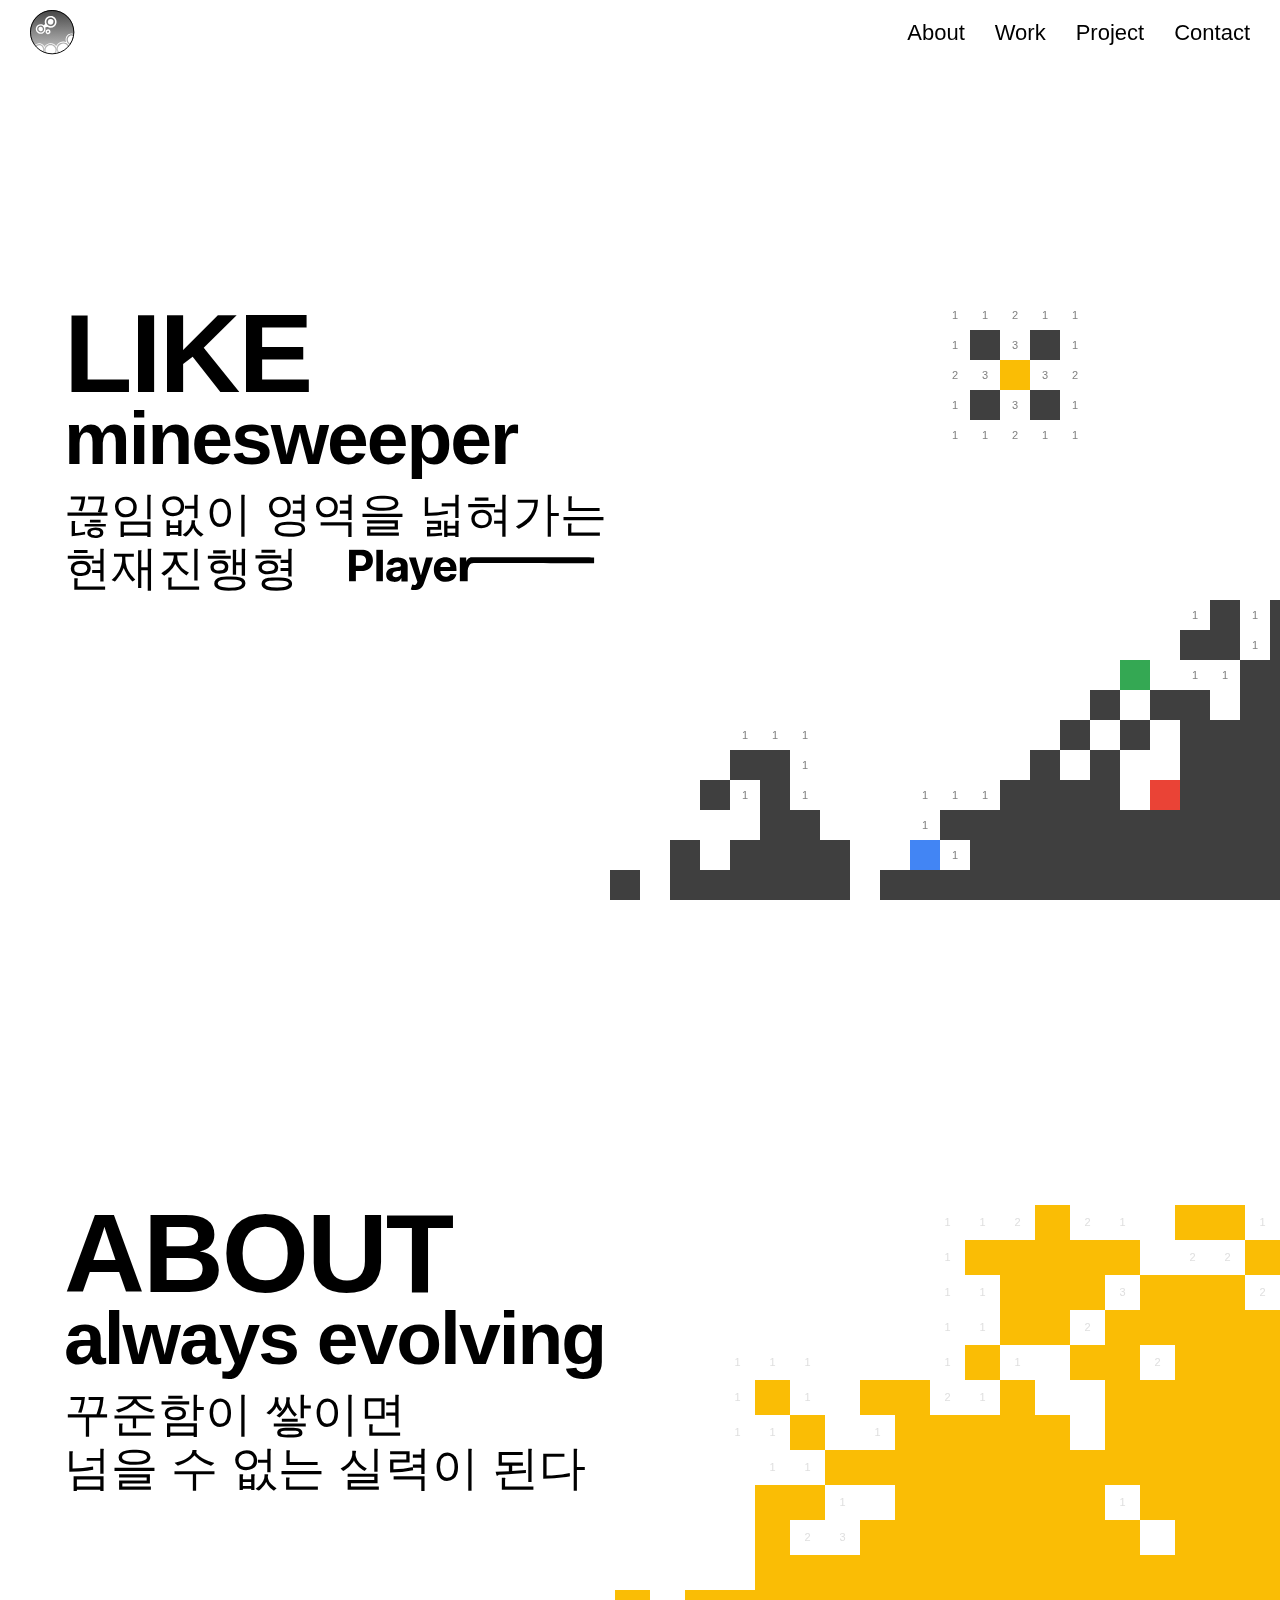
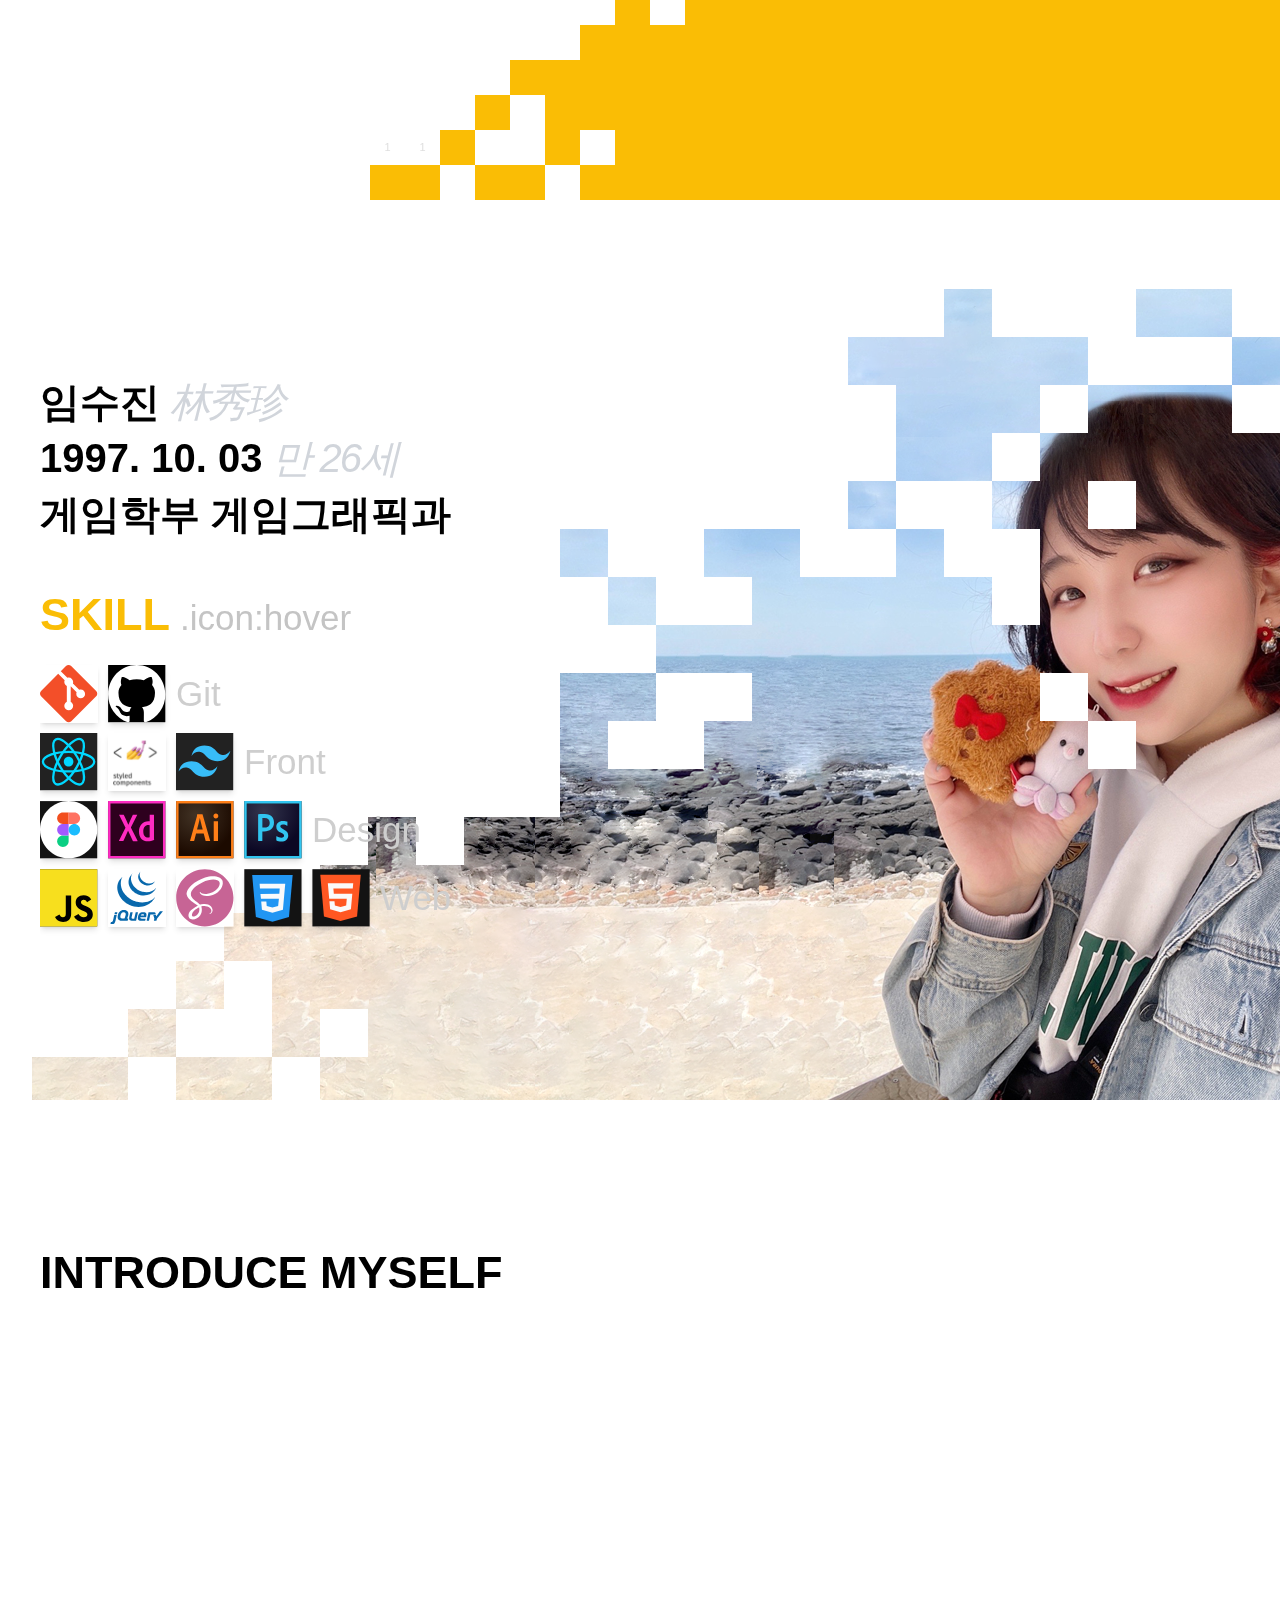
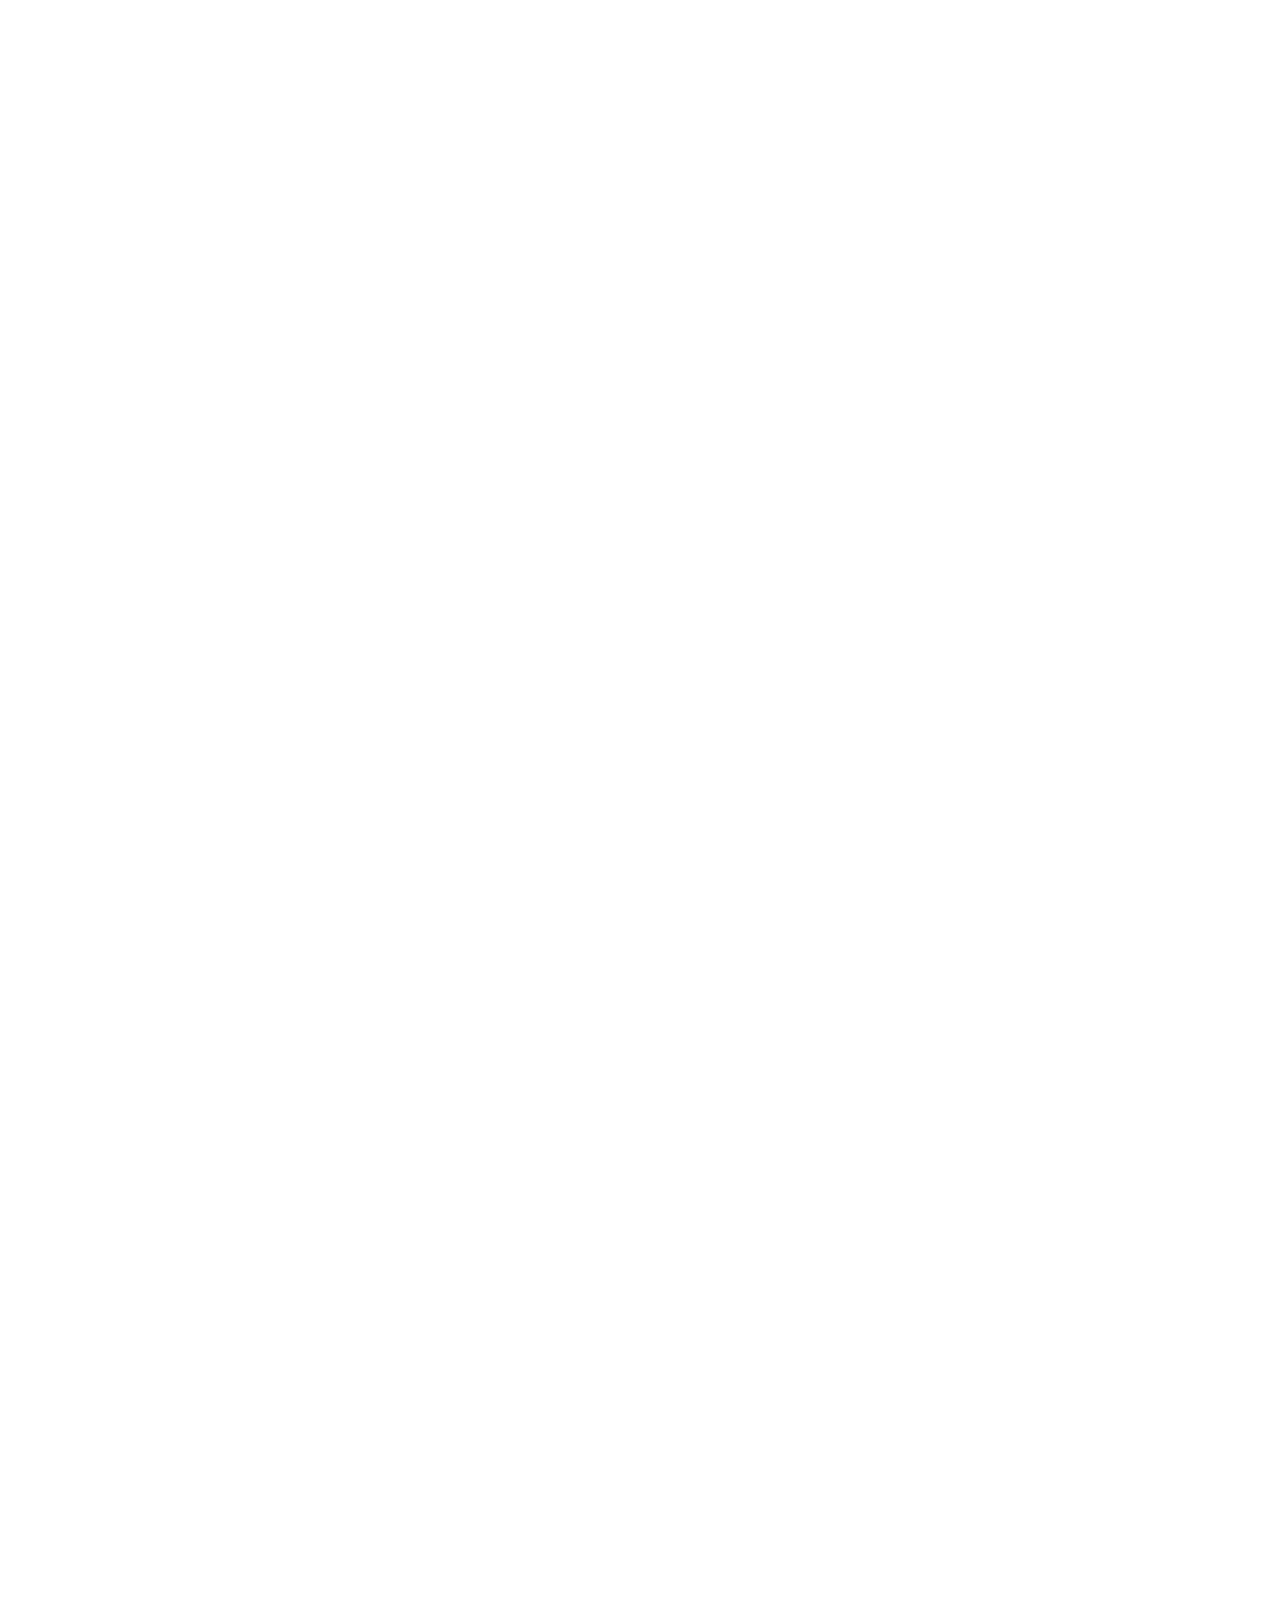
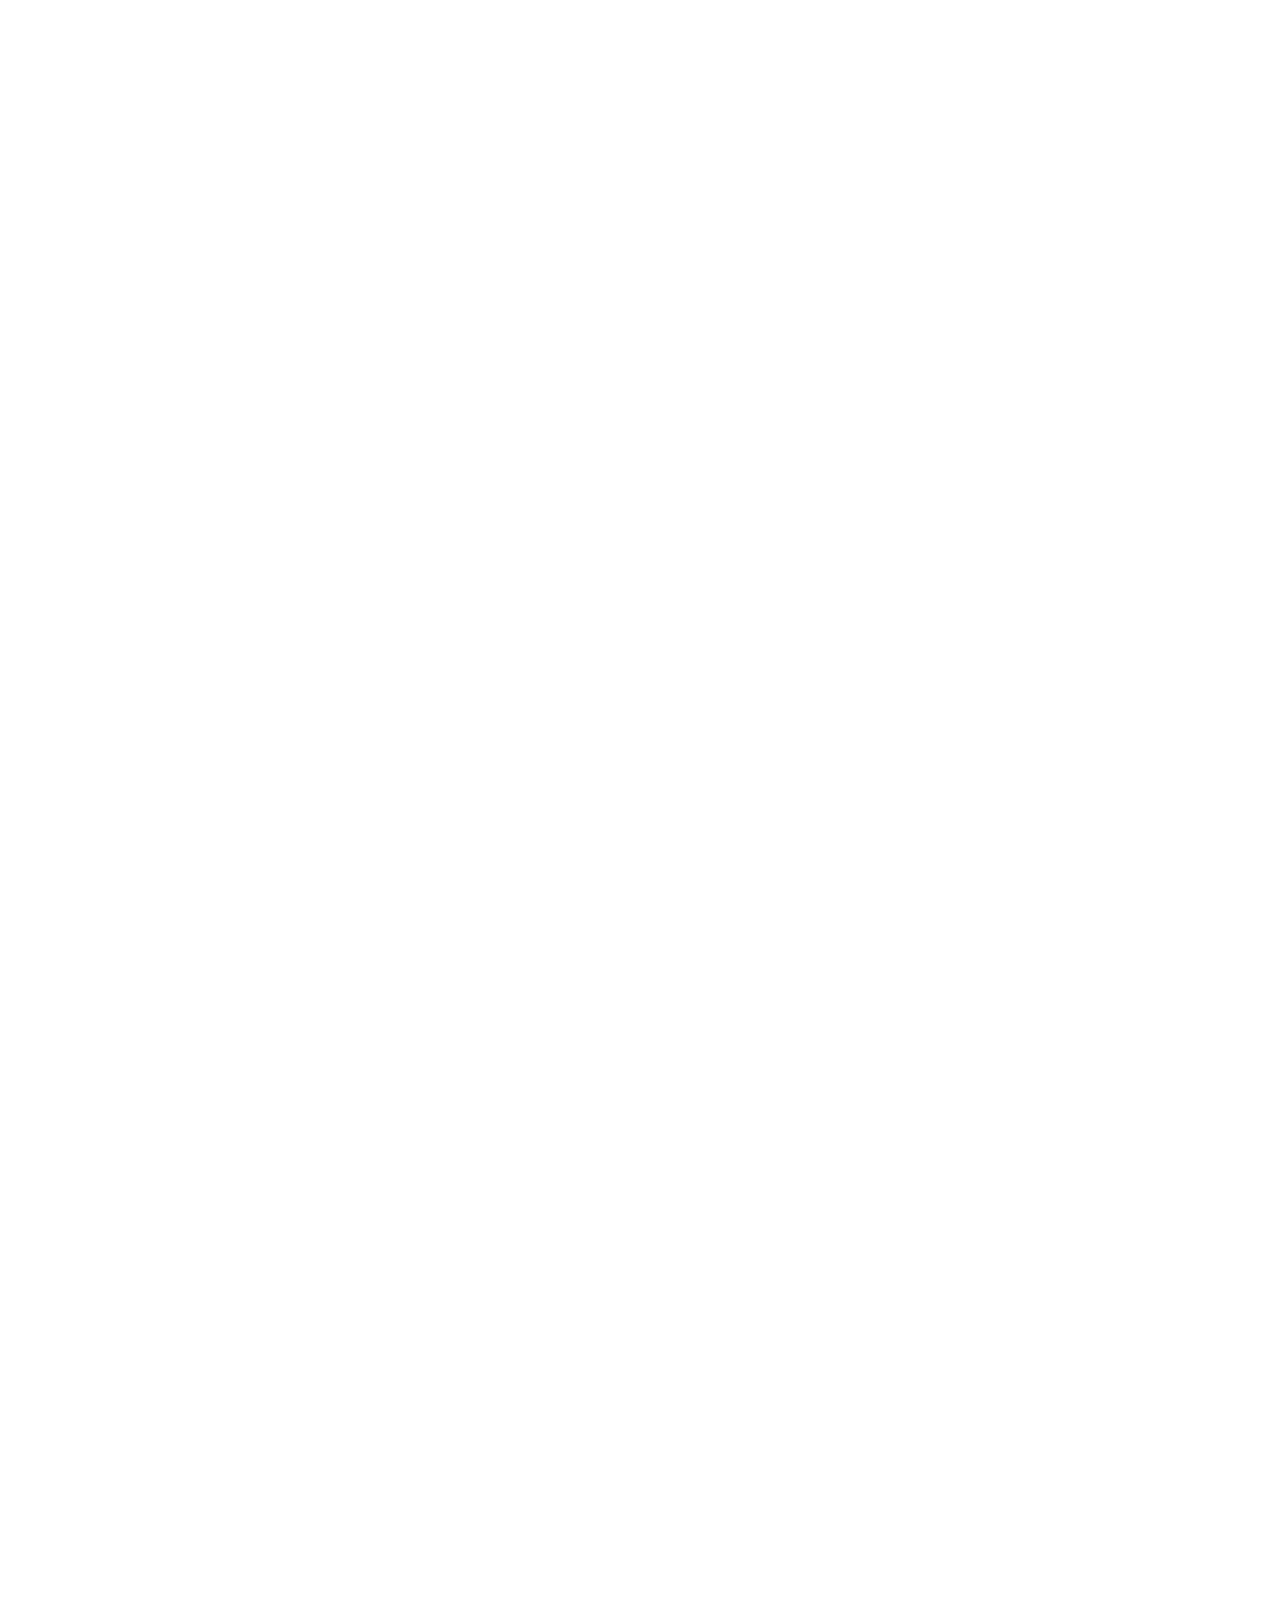
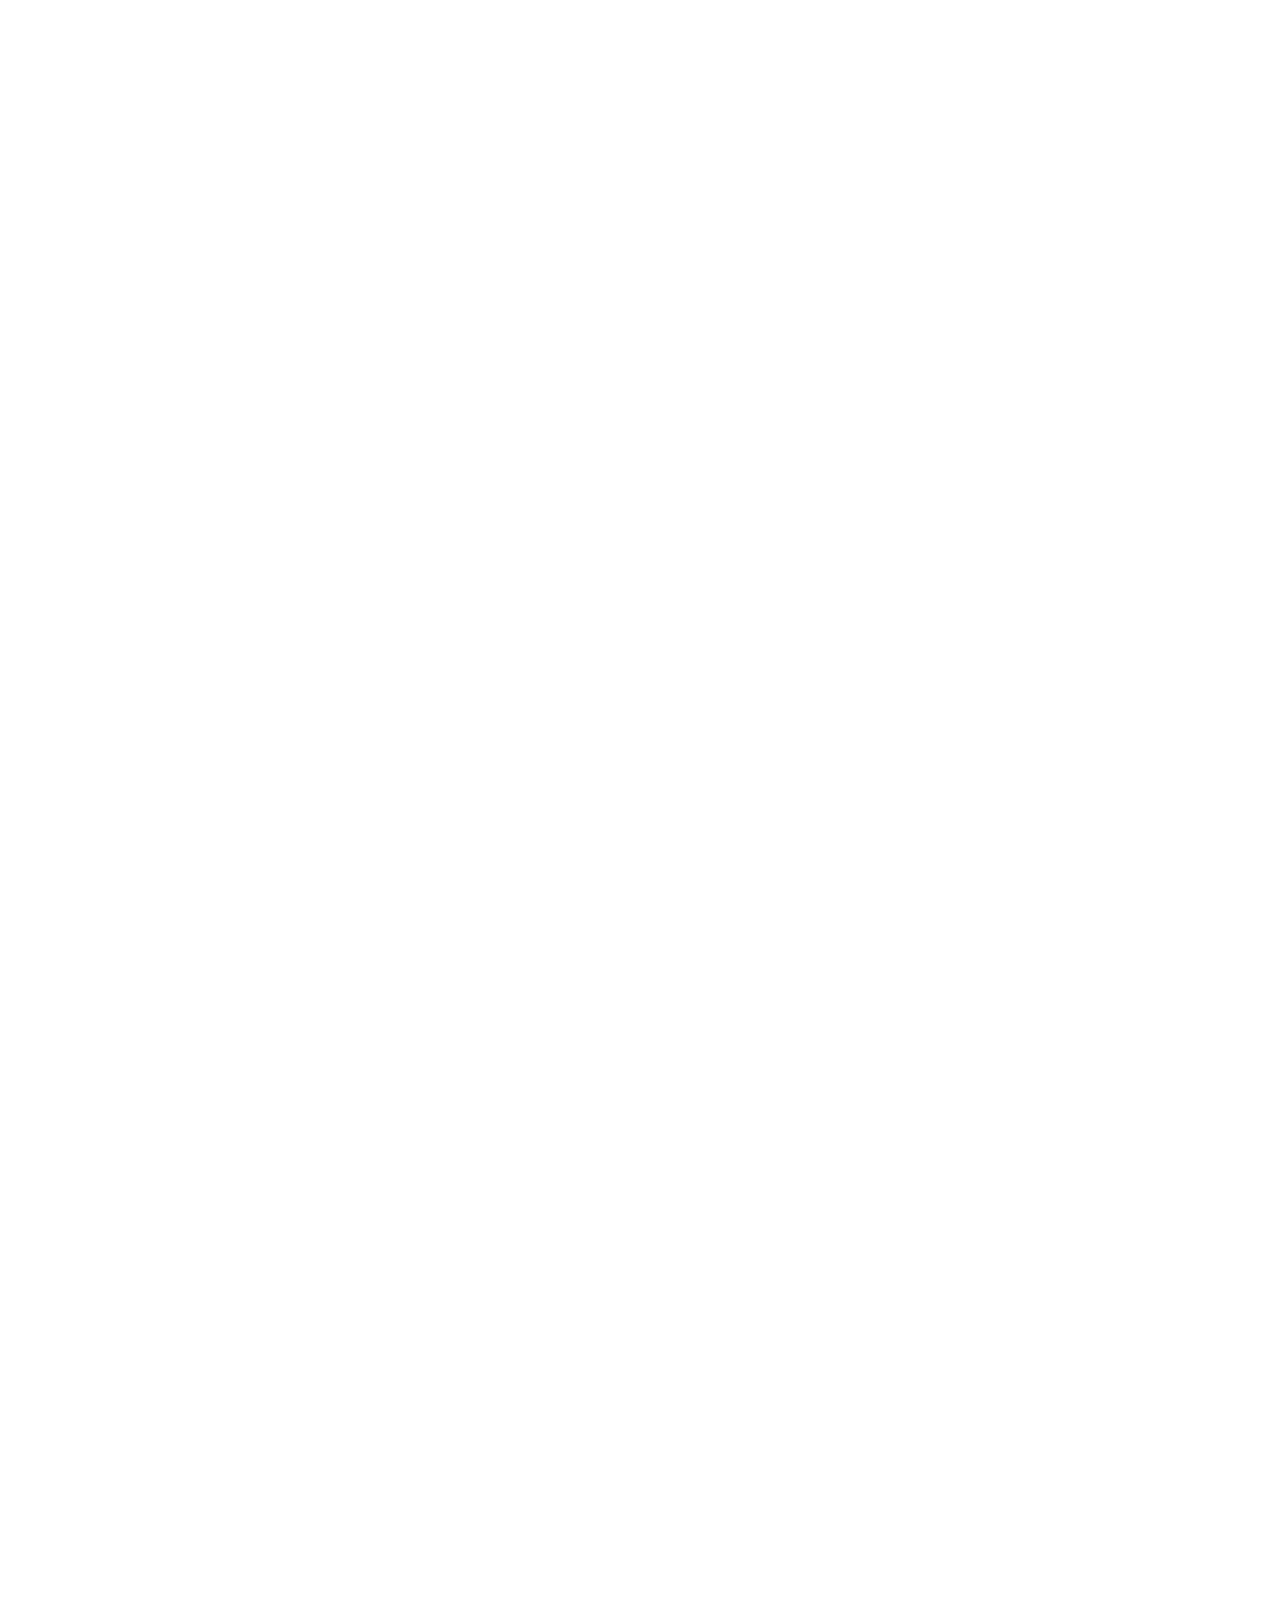
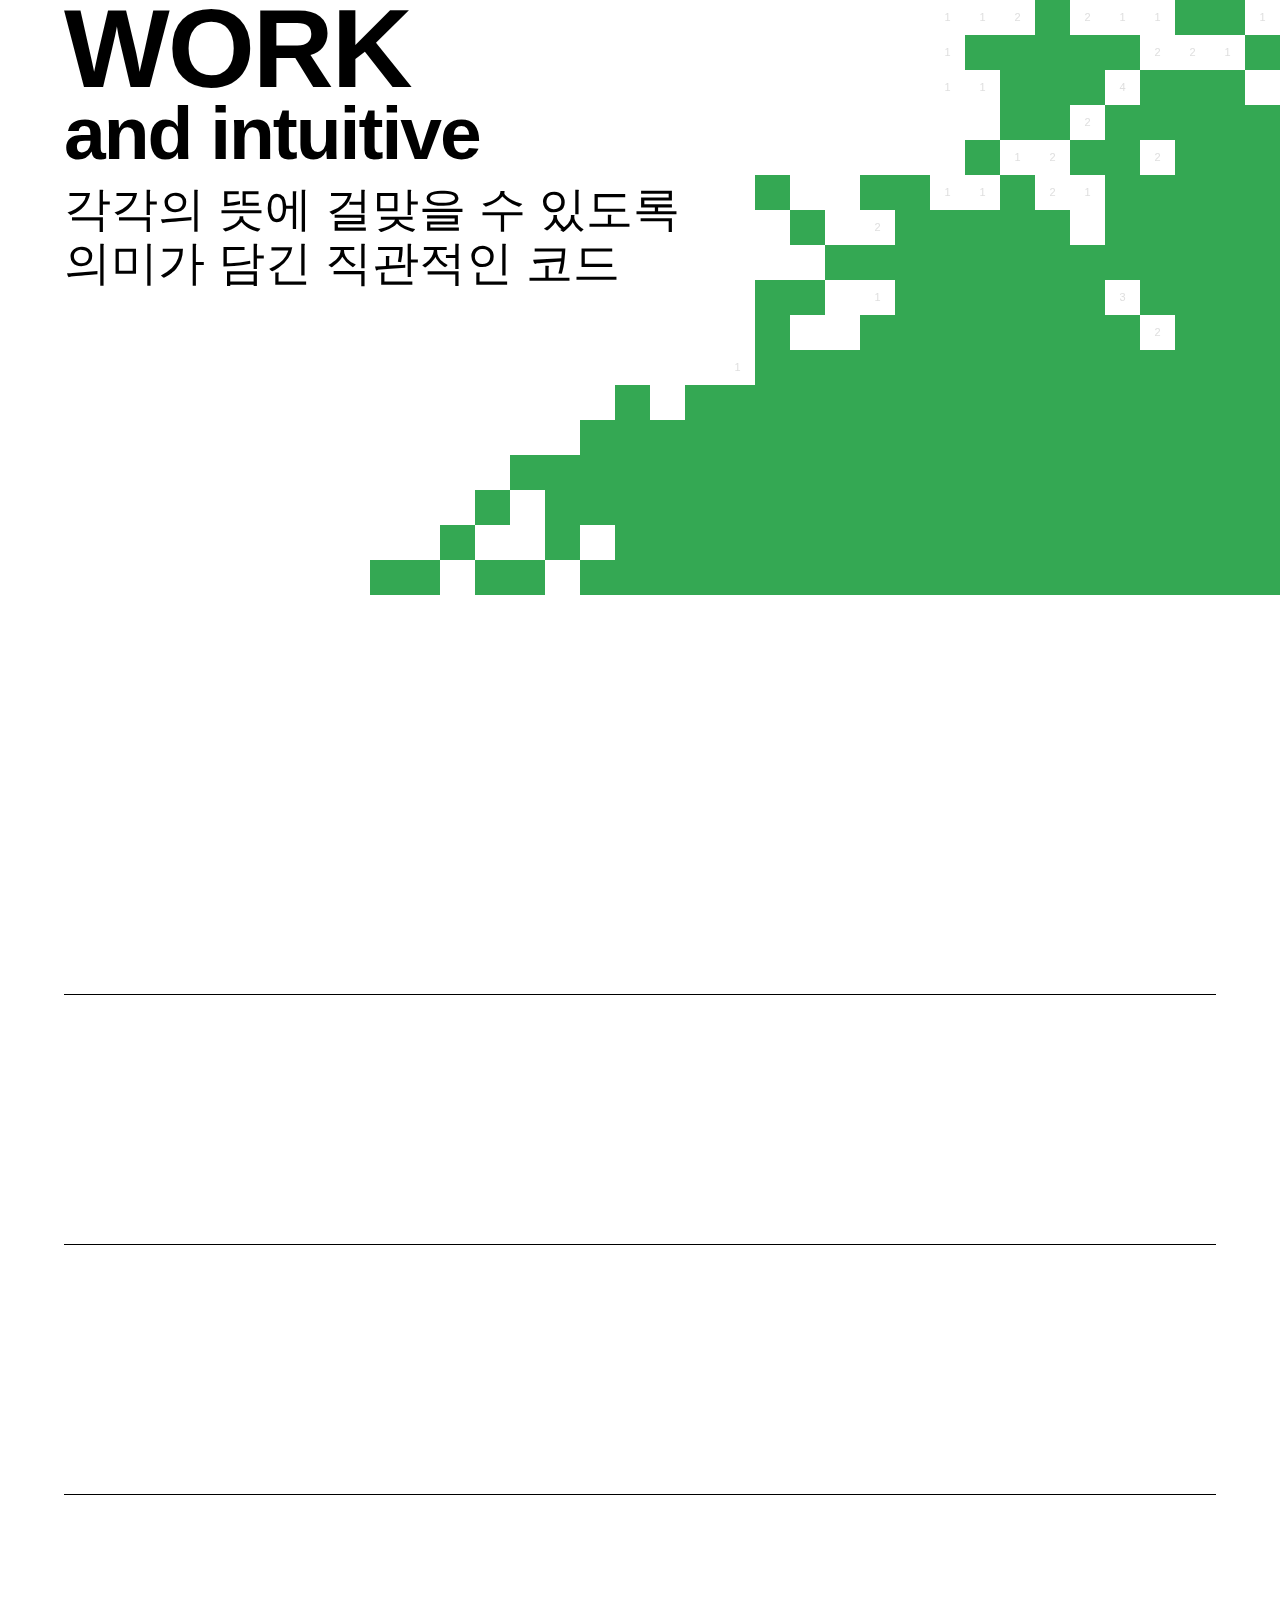
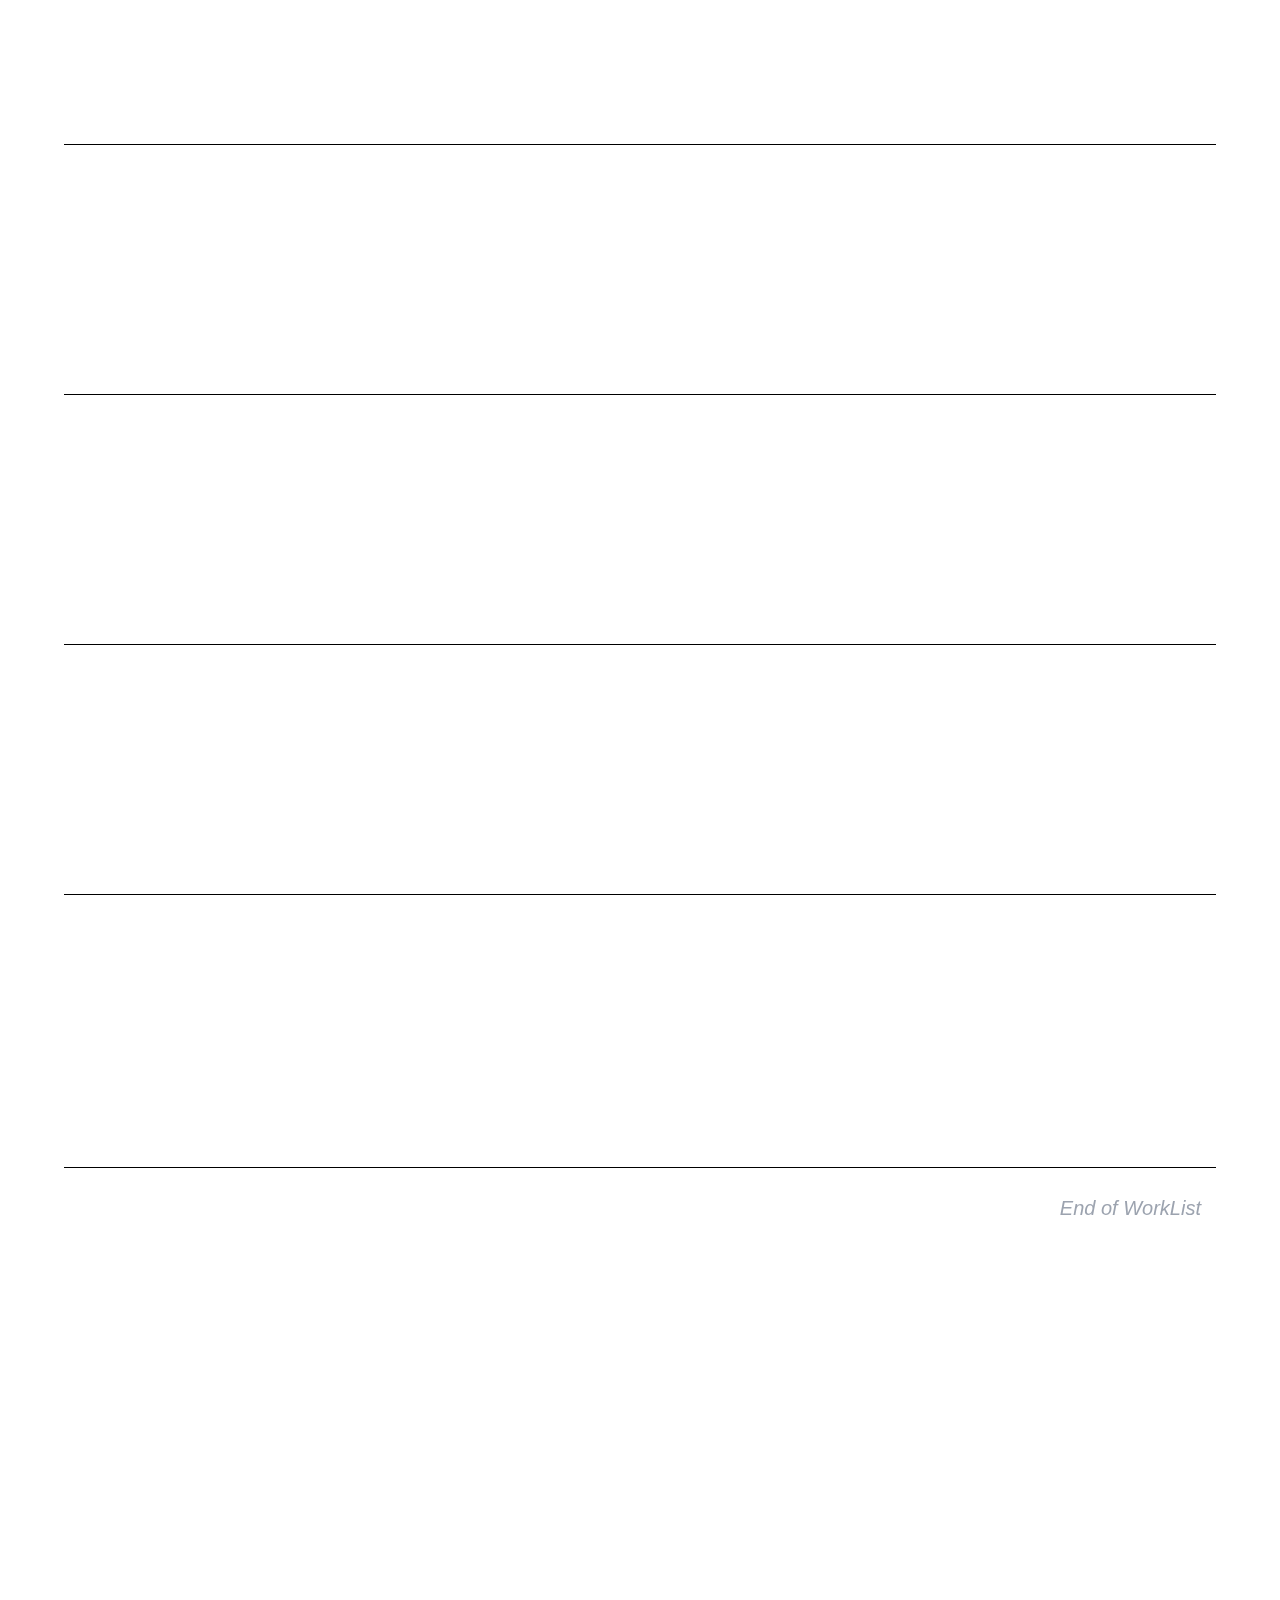
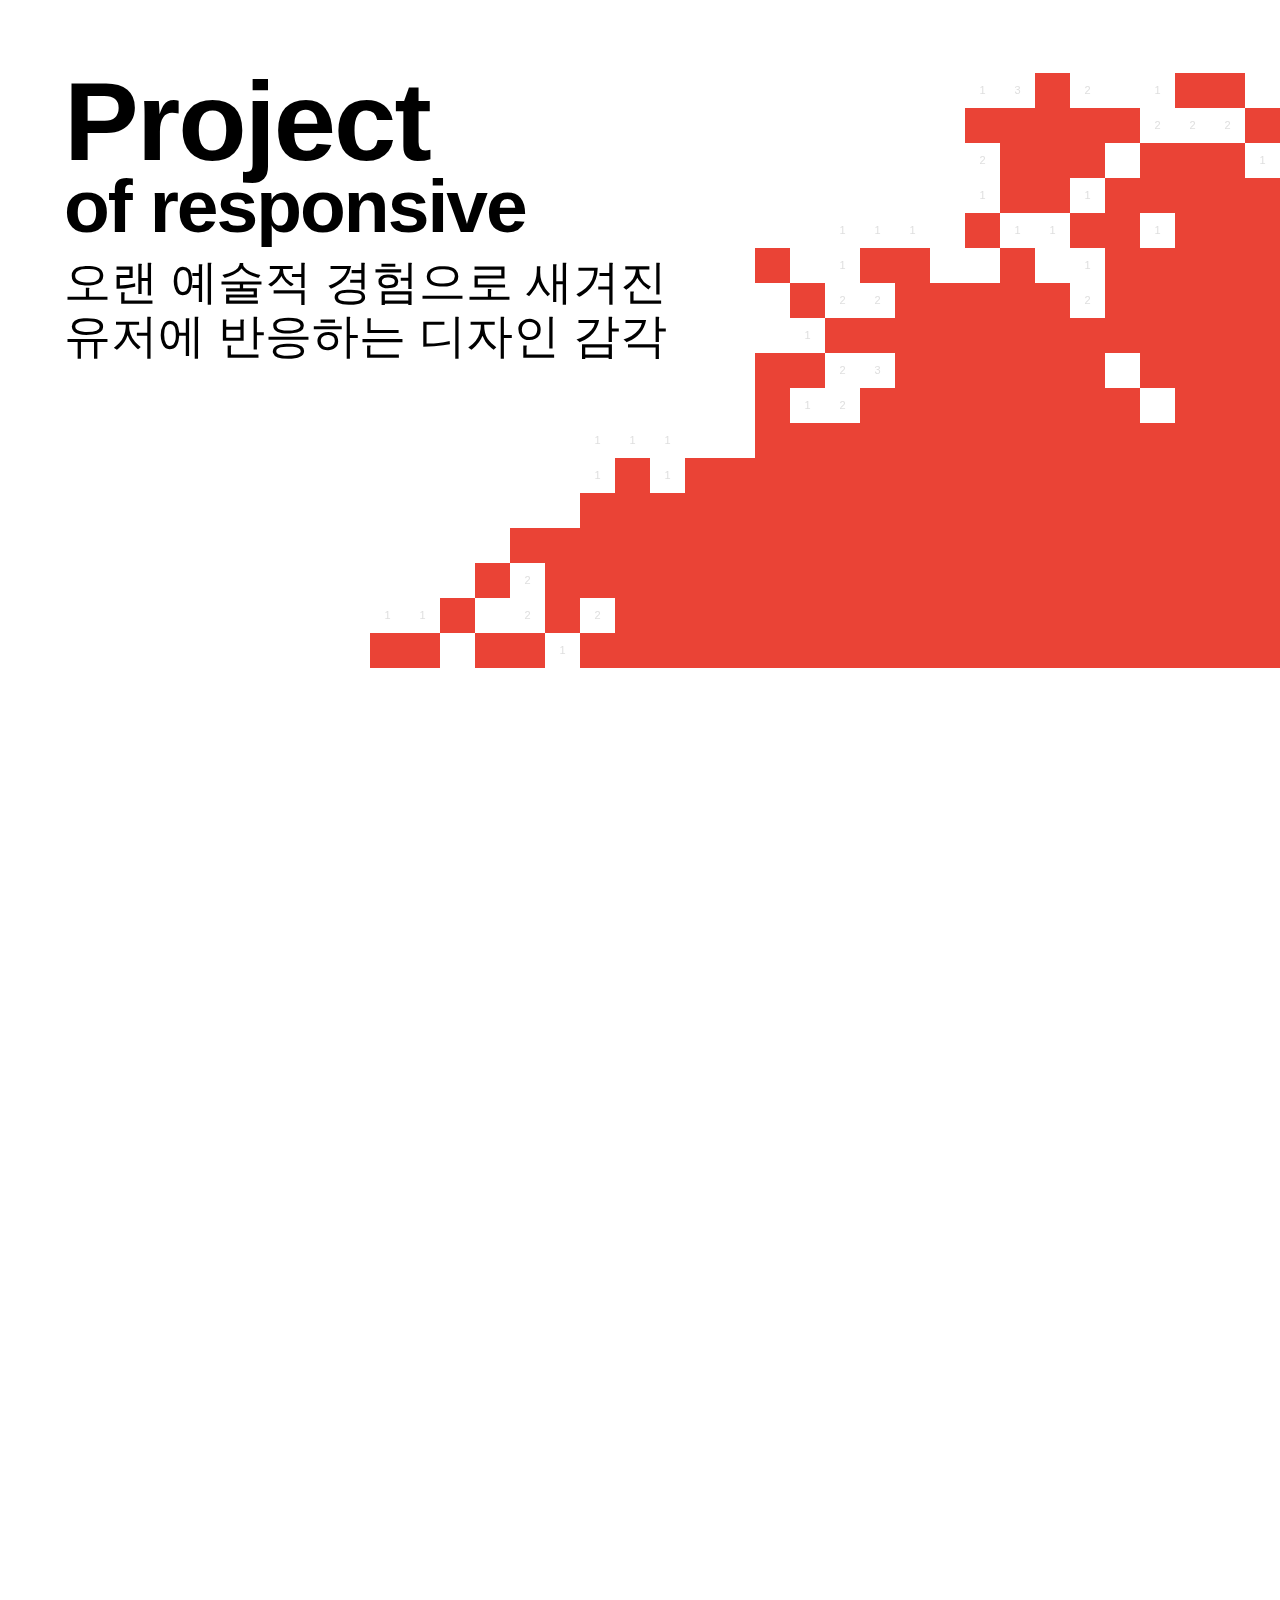
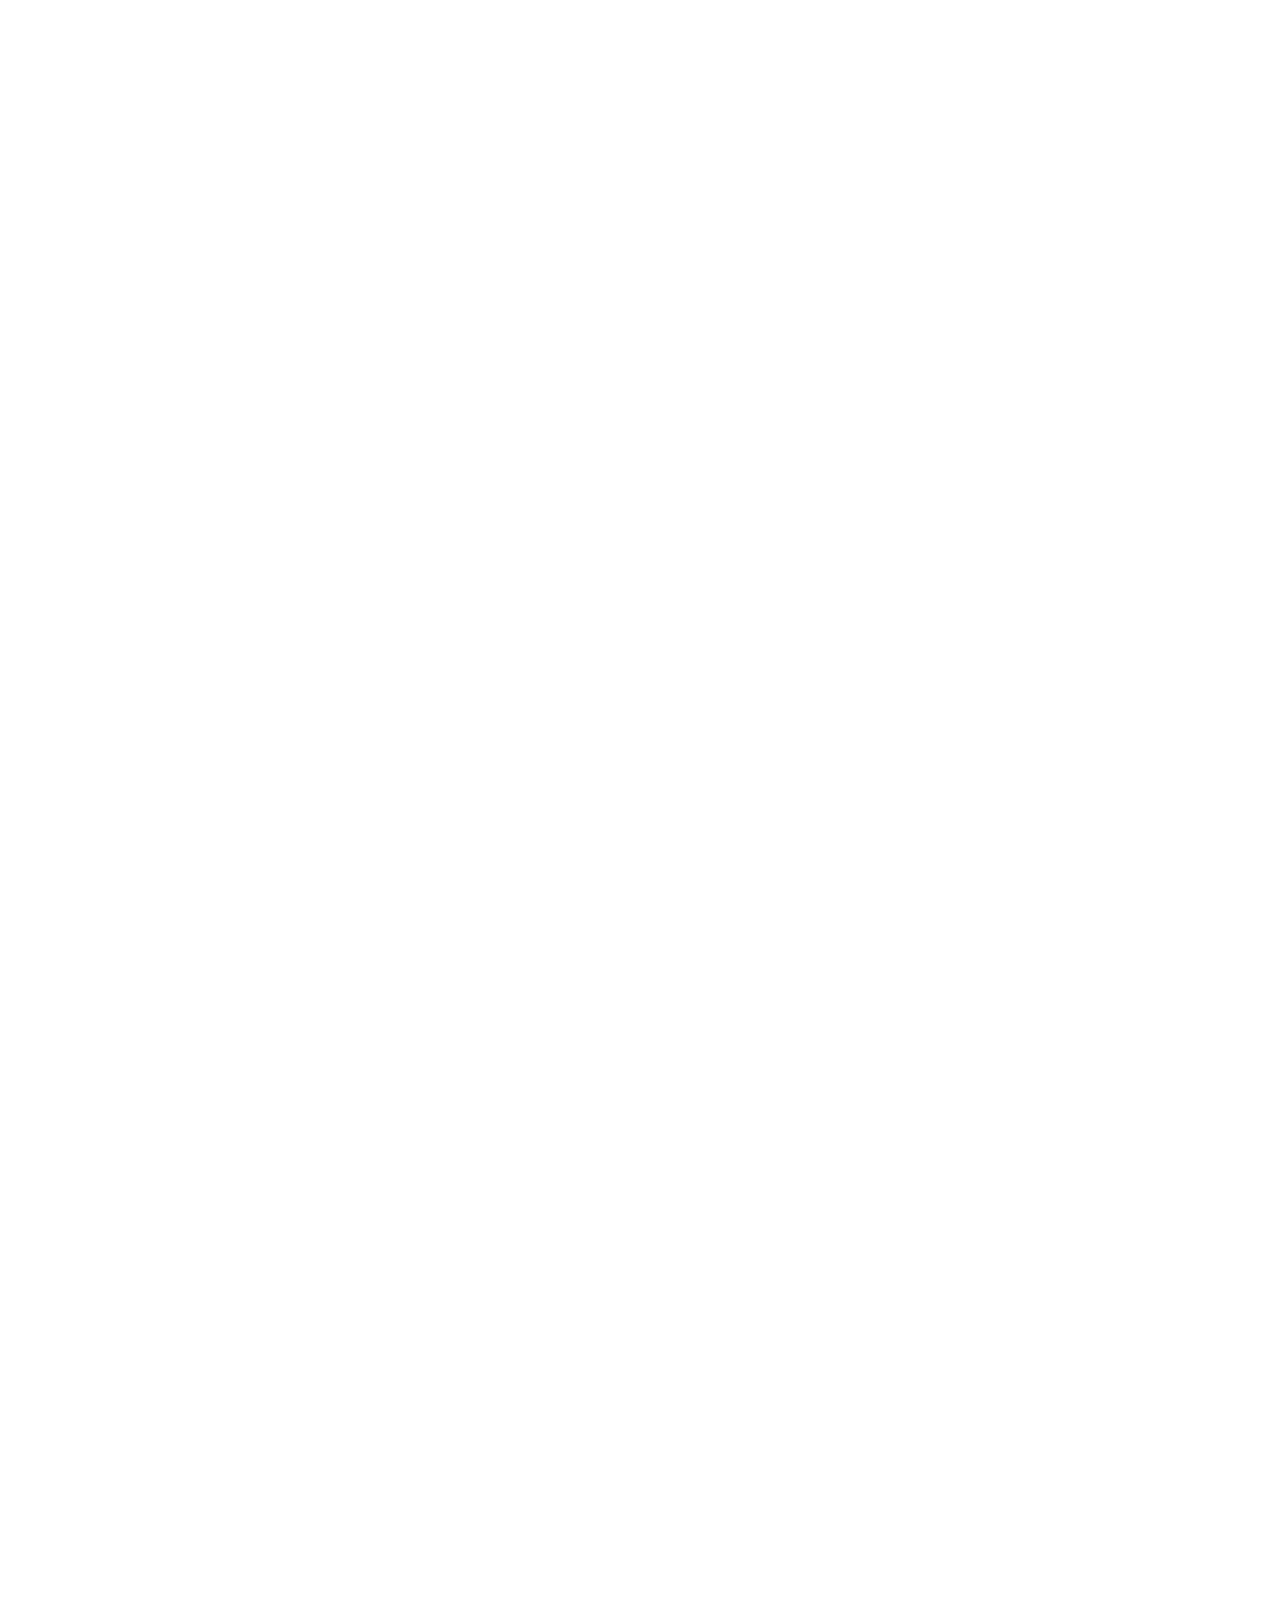
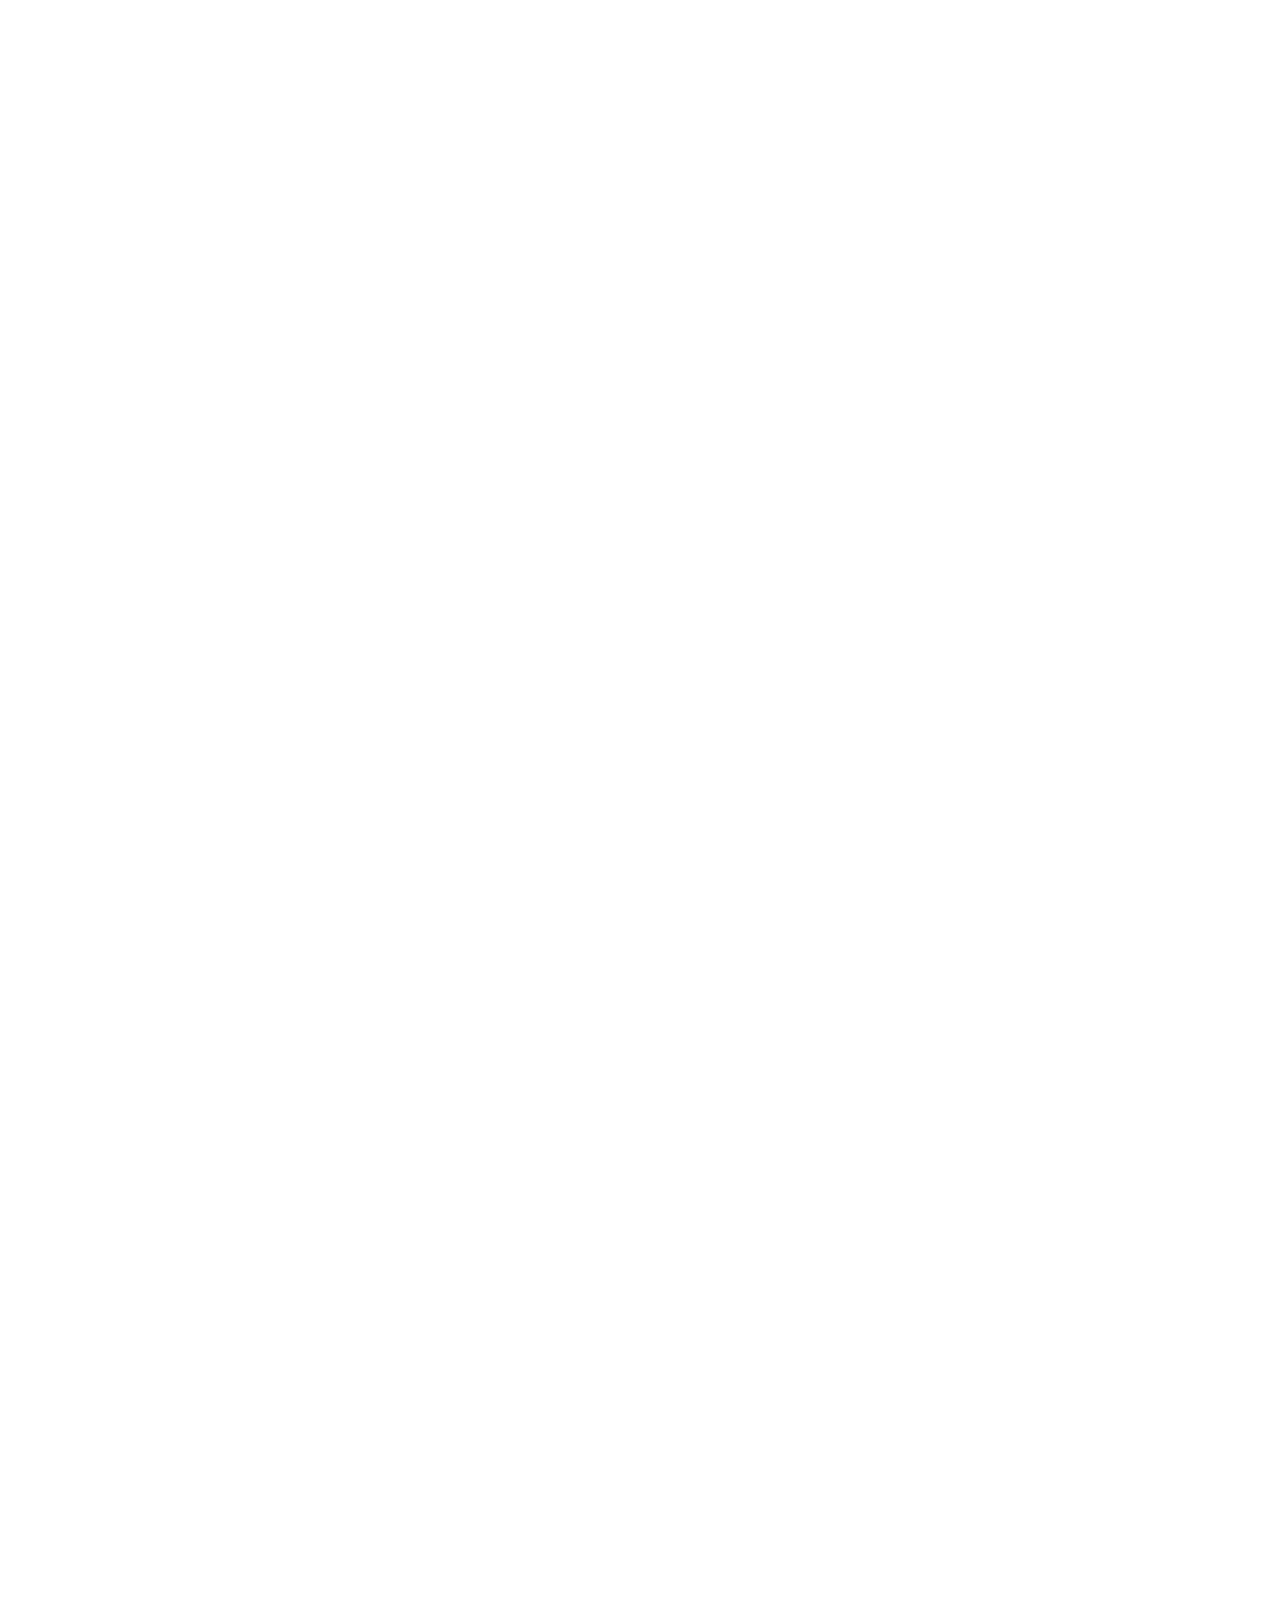
==== commit 5b9d9663: "[수정] 설명 문구 수정" ====
--- a/index.html
+++ b/index.html
@@ -9,7 +9,7 @@
     />
     <meta name="viewport" content="width=device-width, initial-scale=1.0" />
     <title>myFirstPortfolio</title>
-    <script type="module" crossorigin src="./assets/index-CnDbpxvt.js"></script>
+    <script type="module" crossorigin src="./assets/index-7NcslqpE.js"></script>
     <link rel="stylesheet" crossorigin href="./assets/index-jLAzlCdE.css" />
   </head>
   <body>
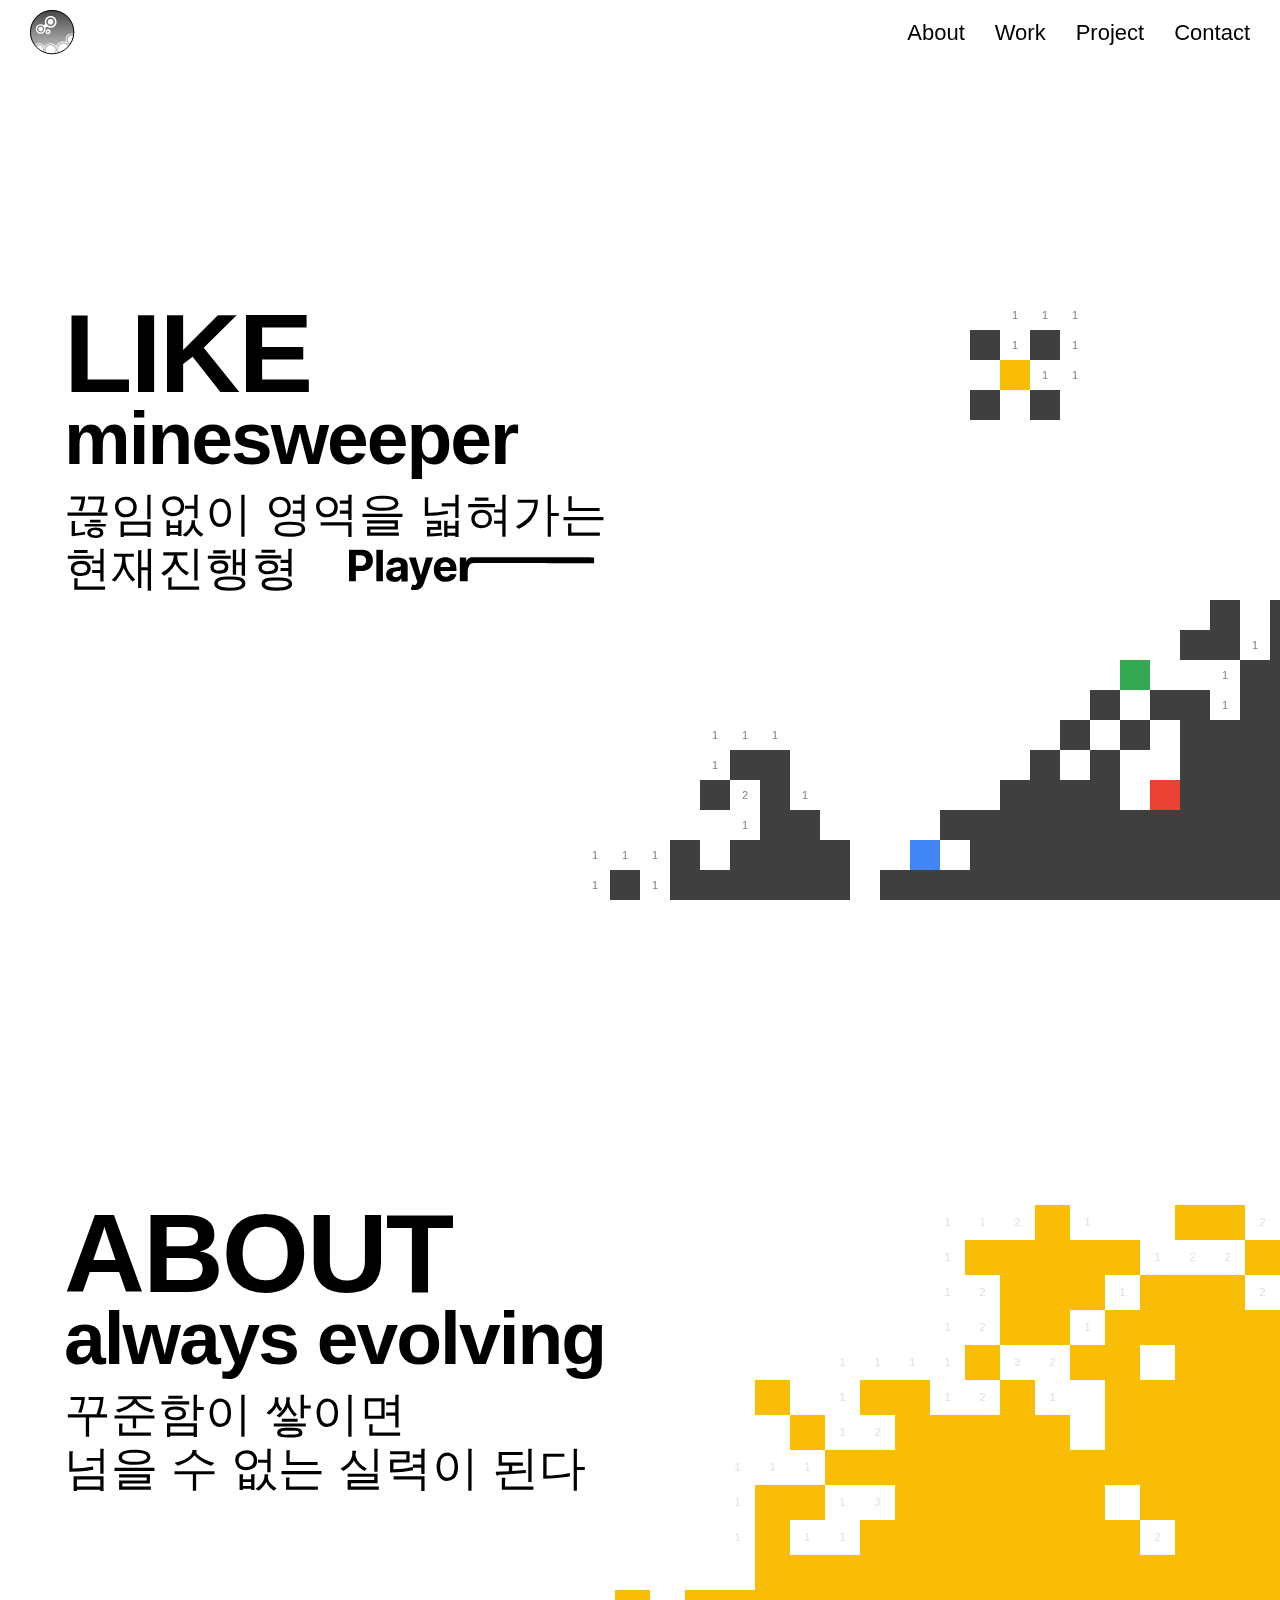
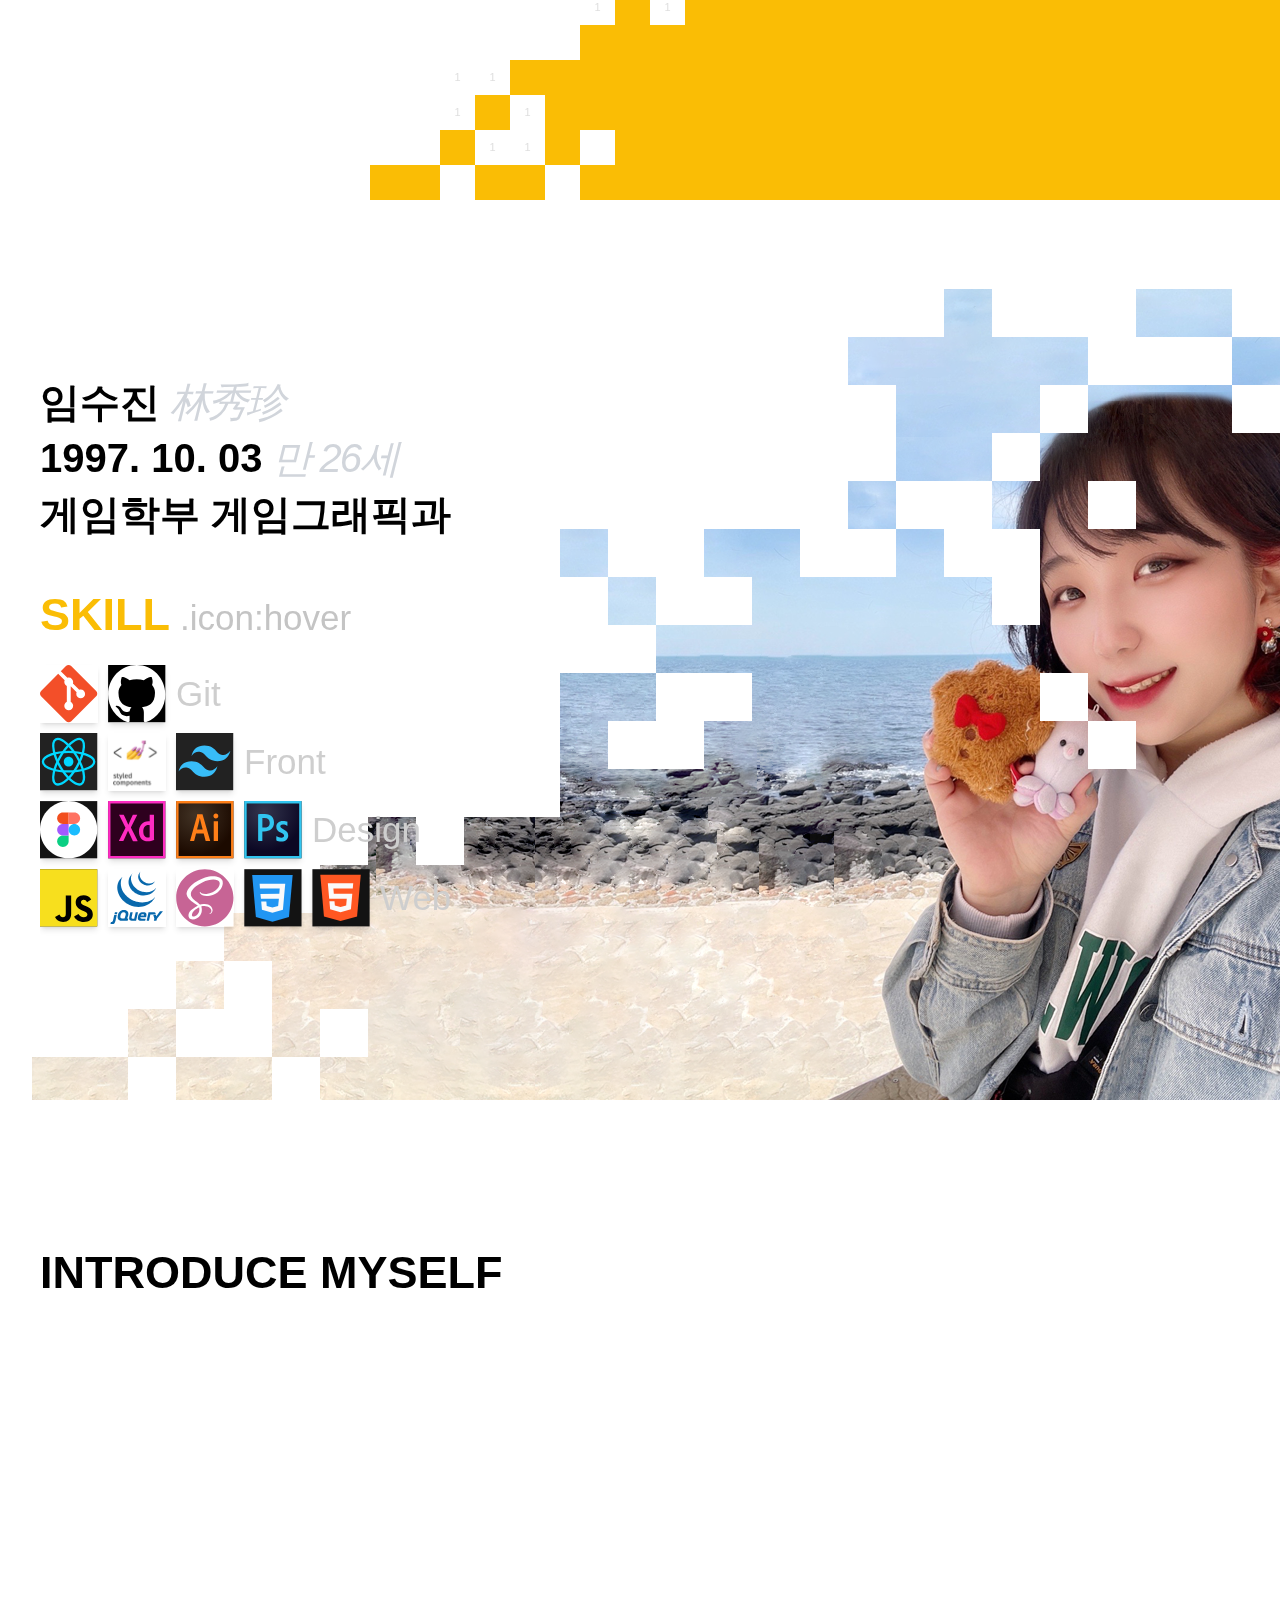
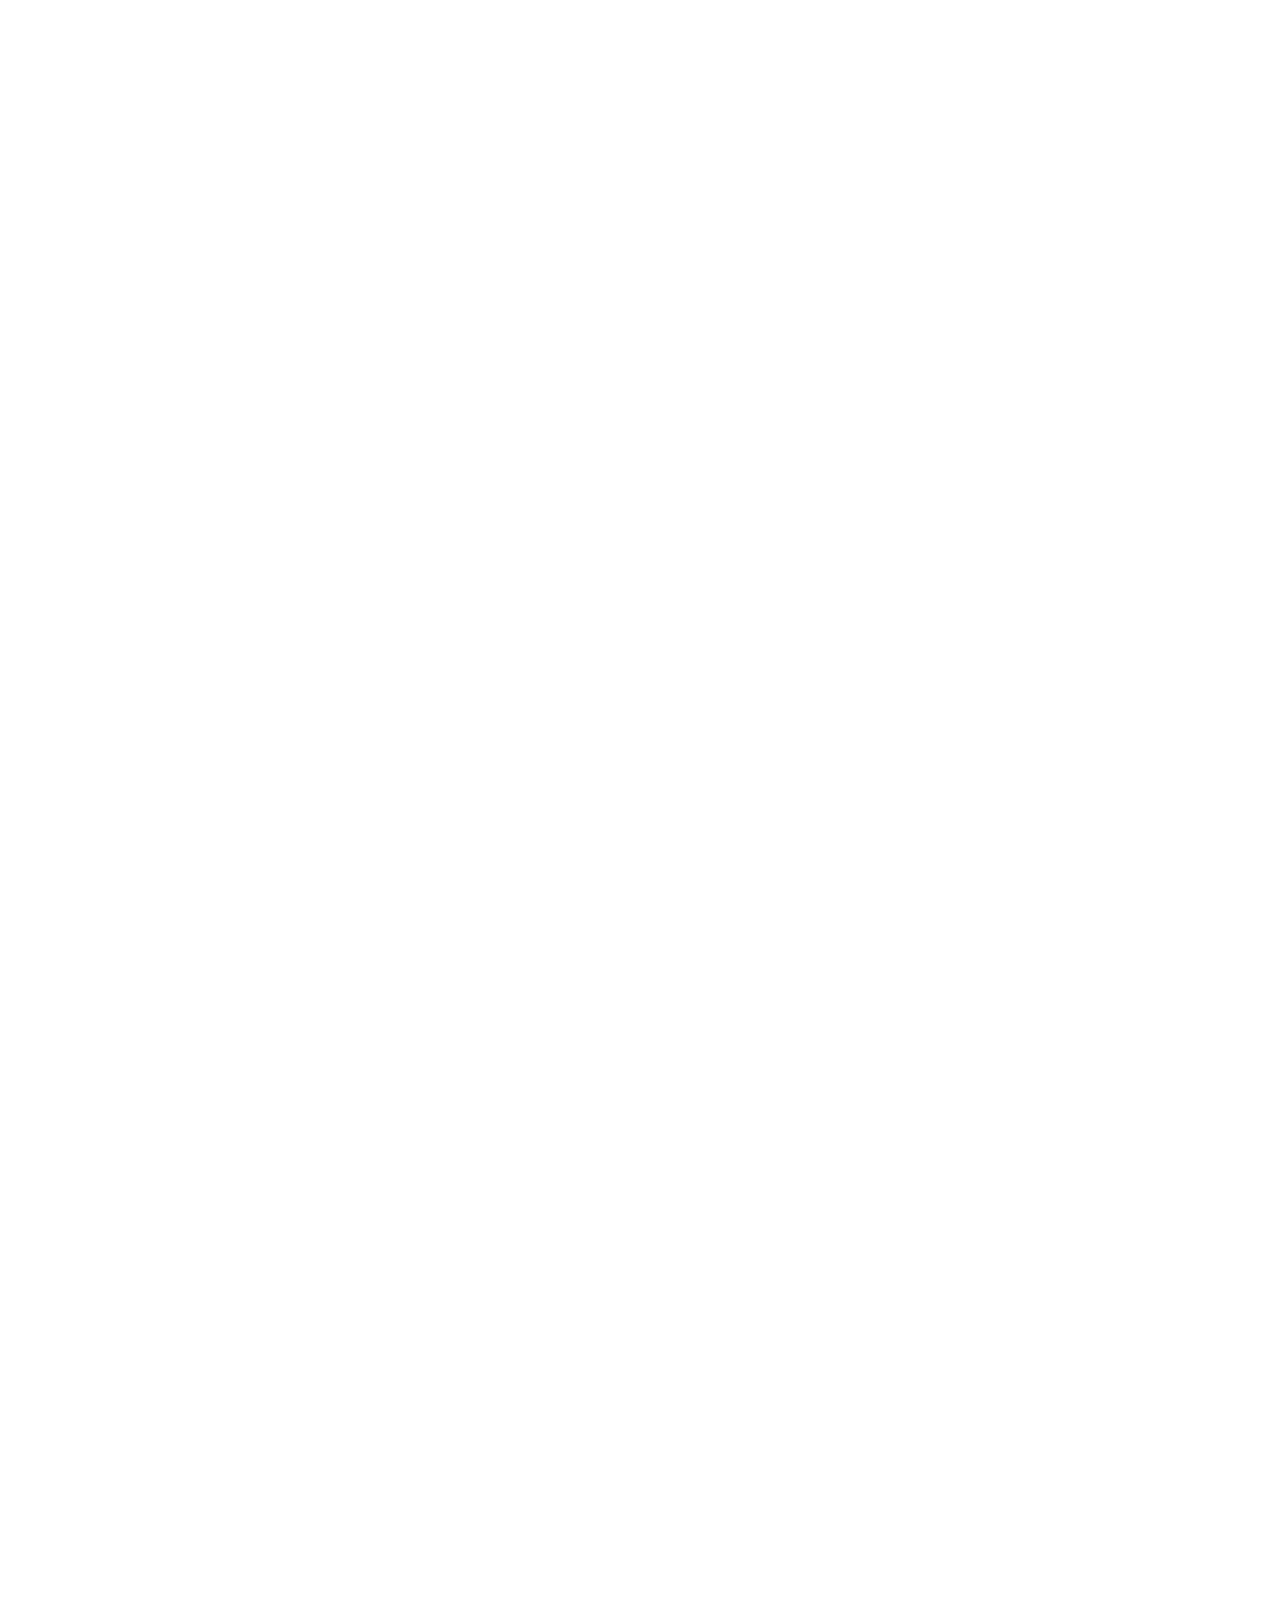
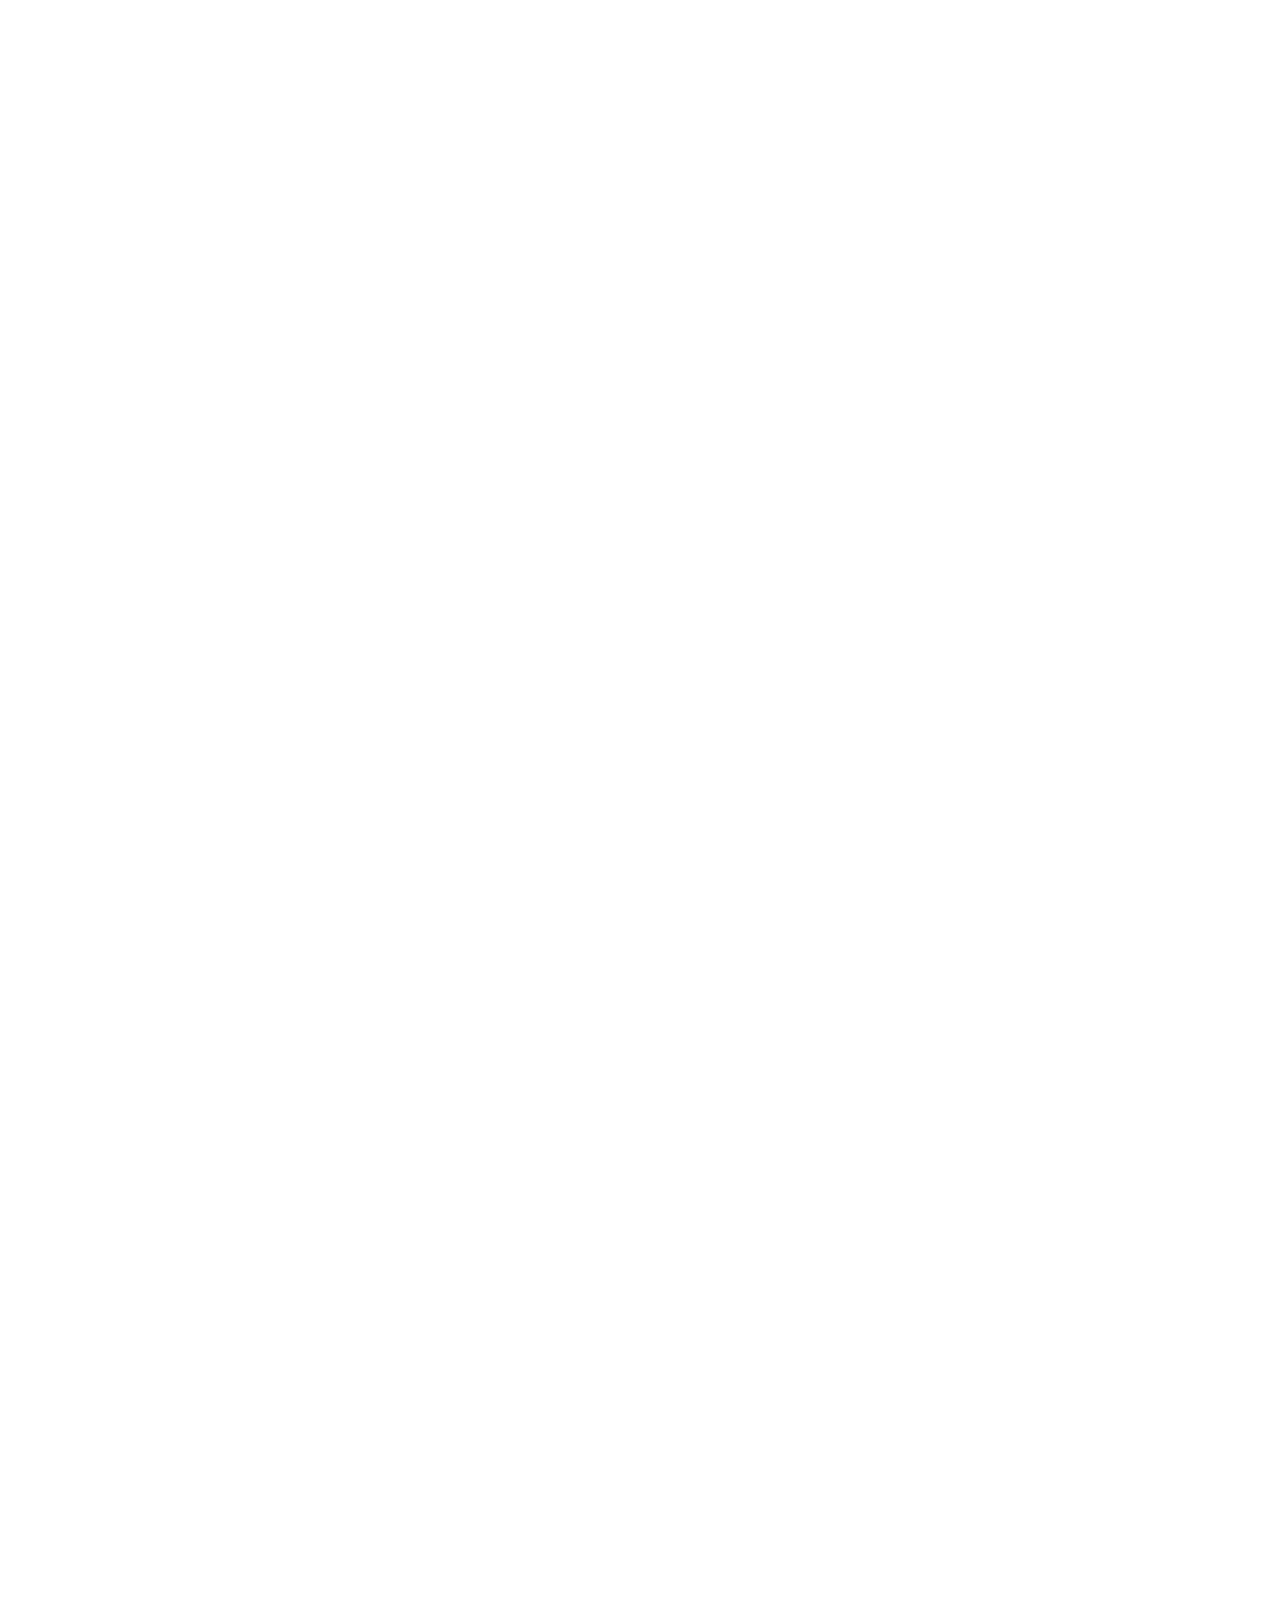
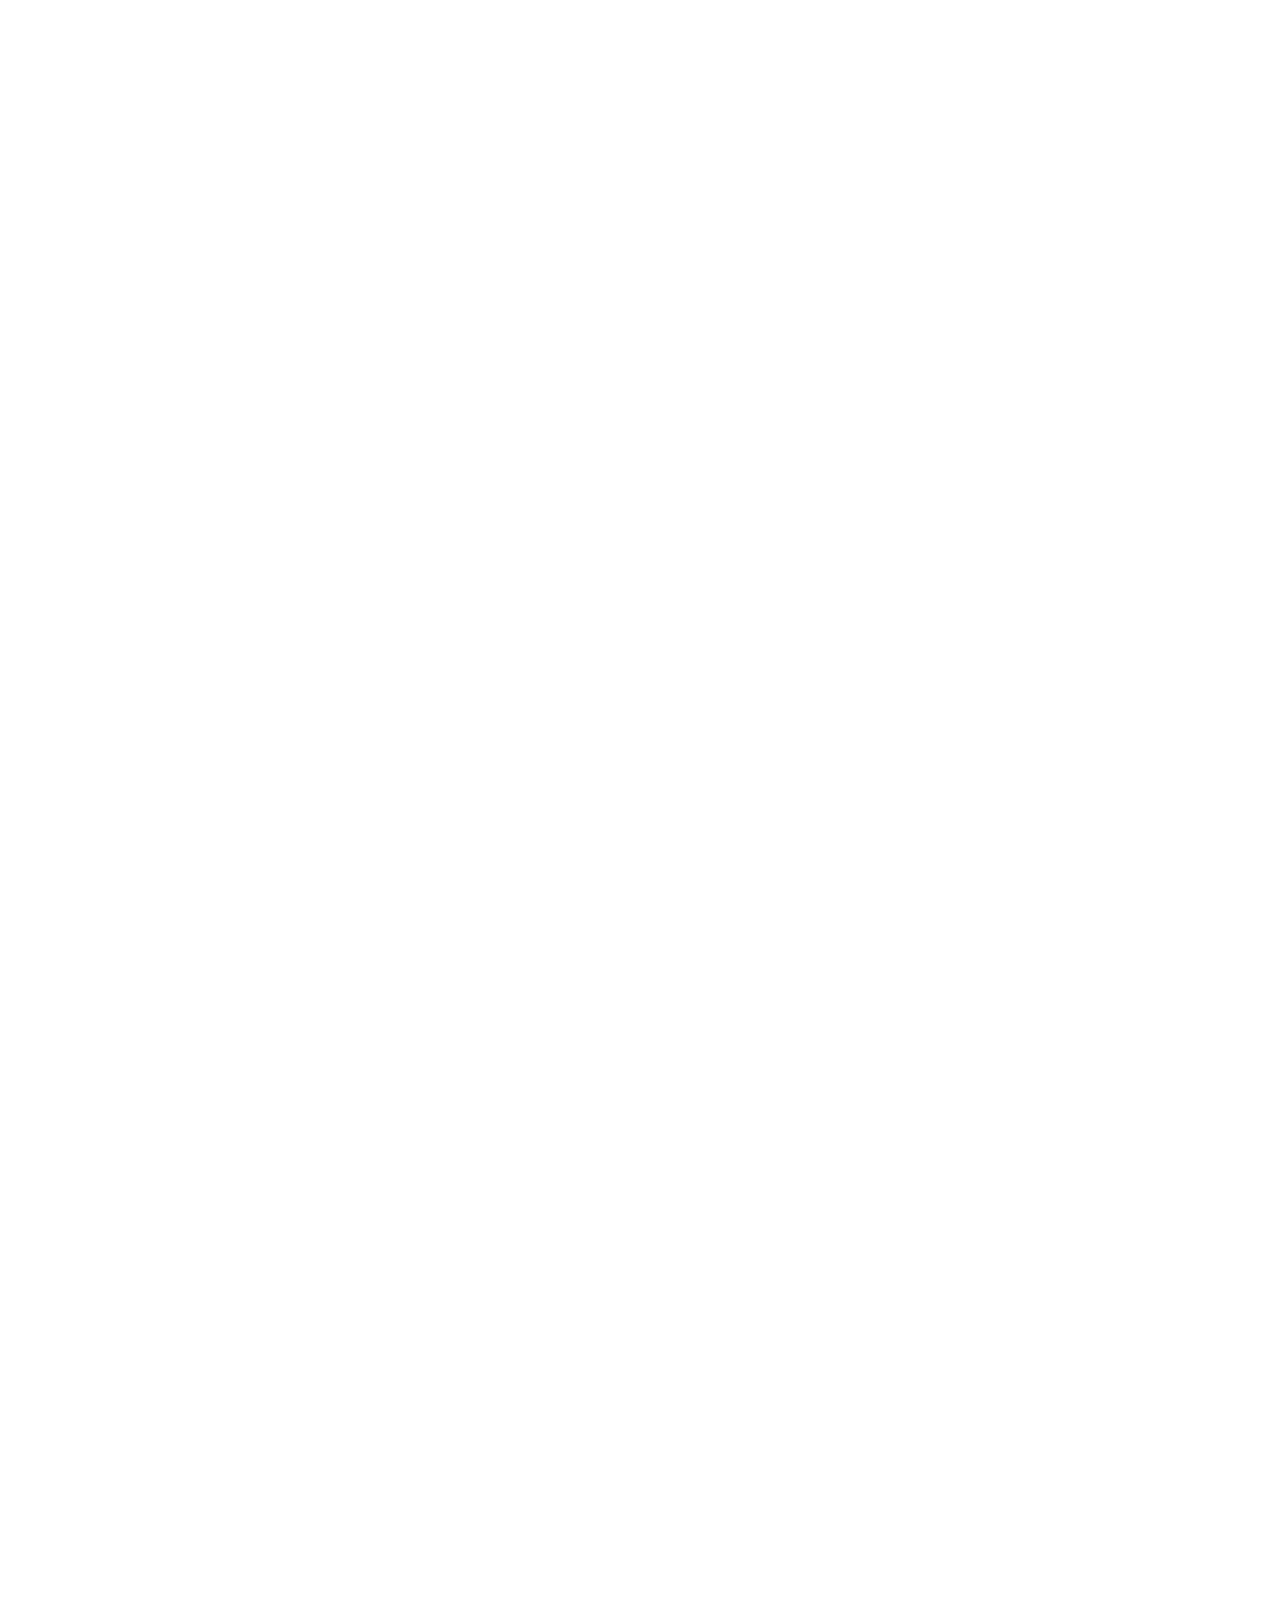
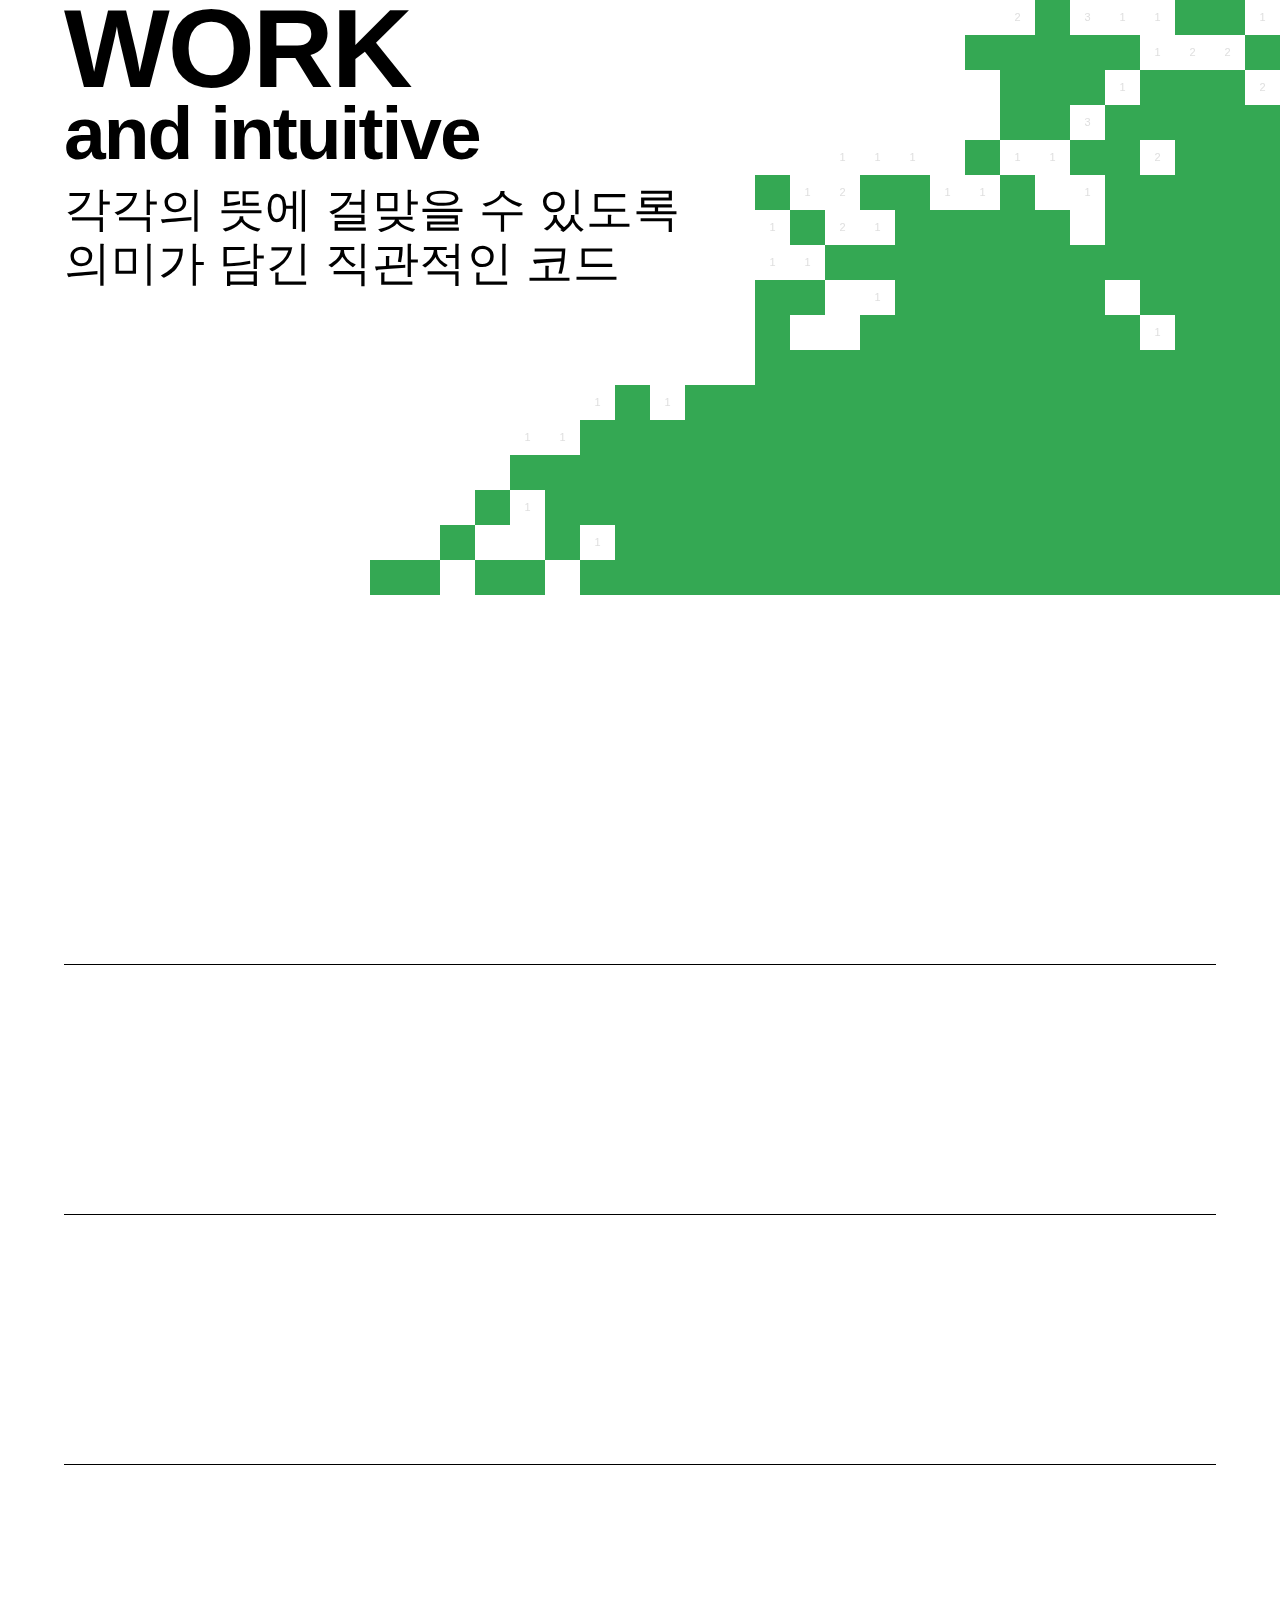
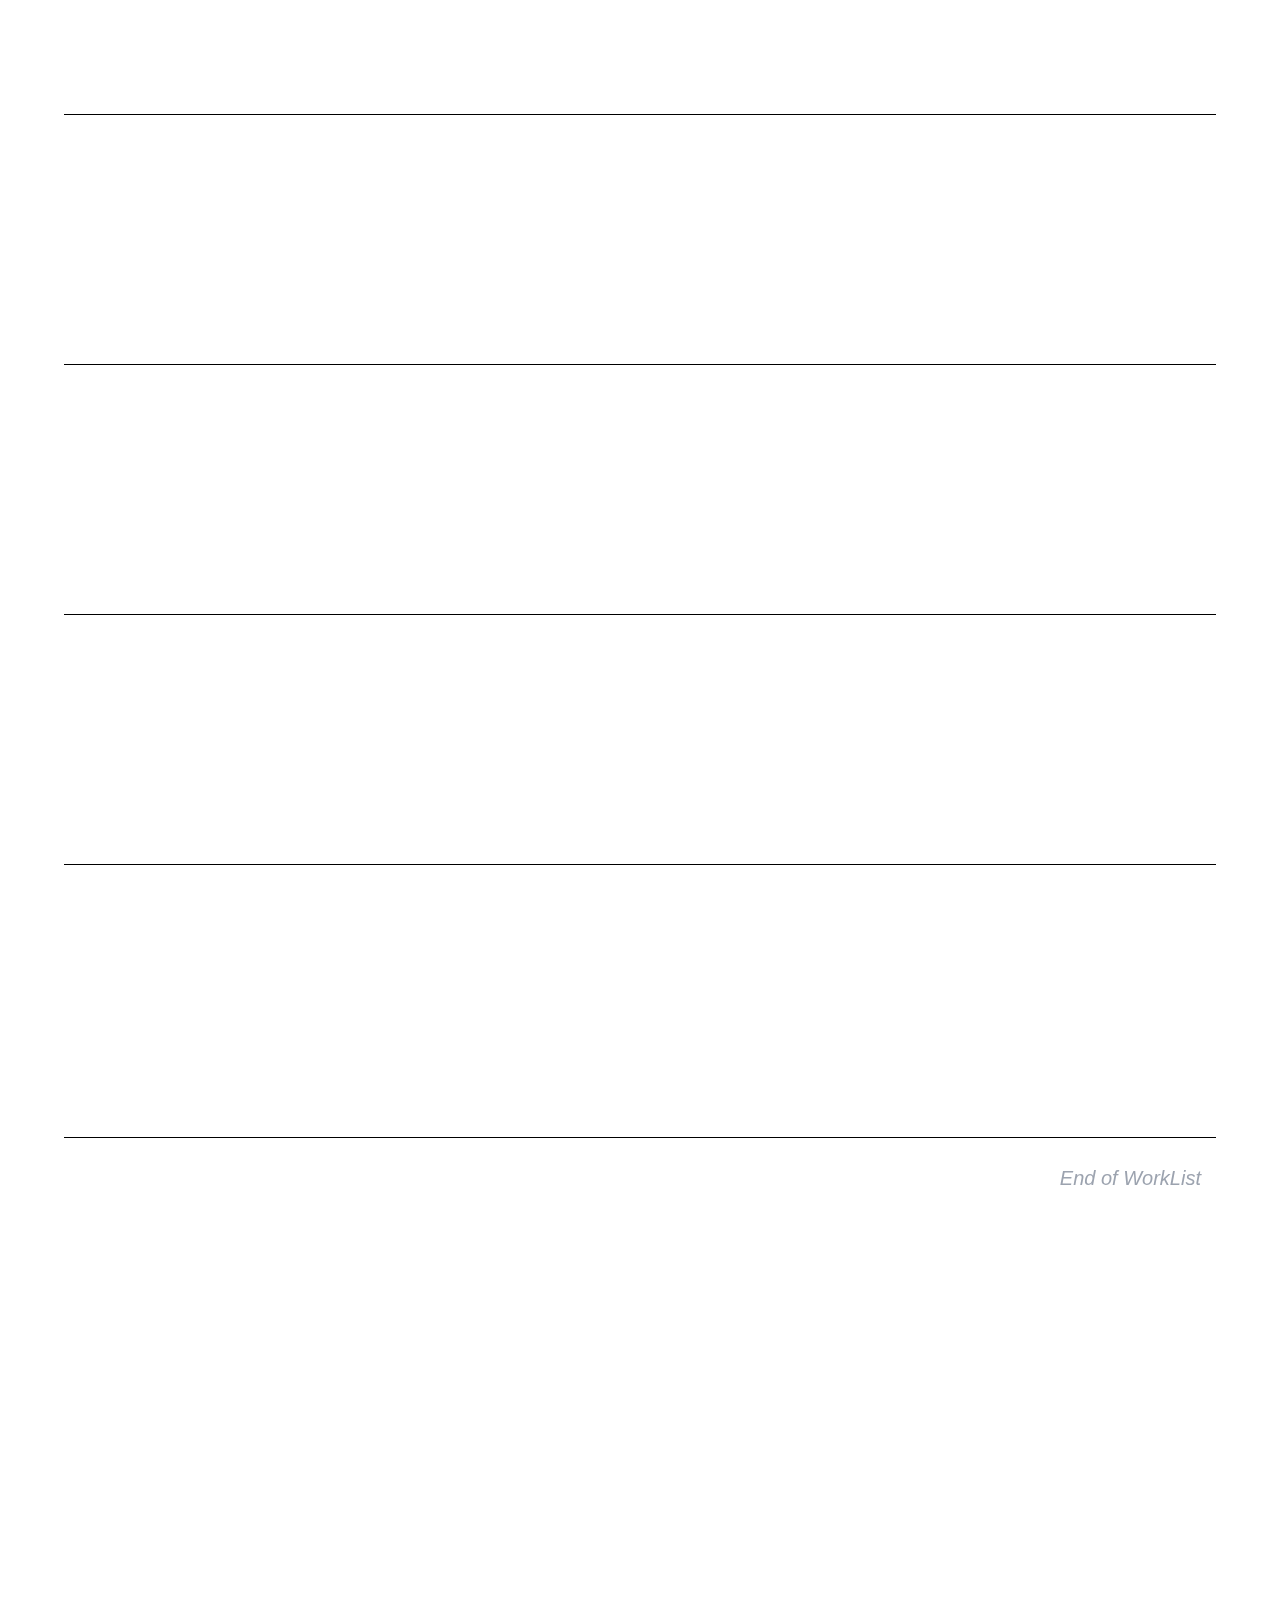
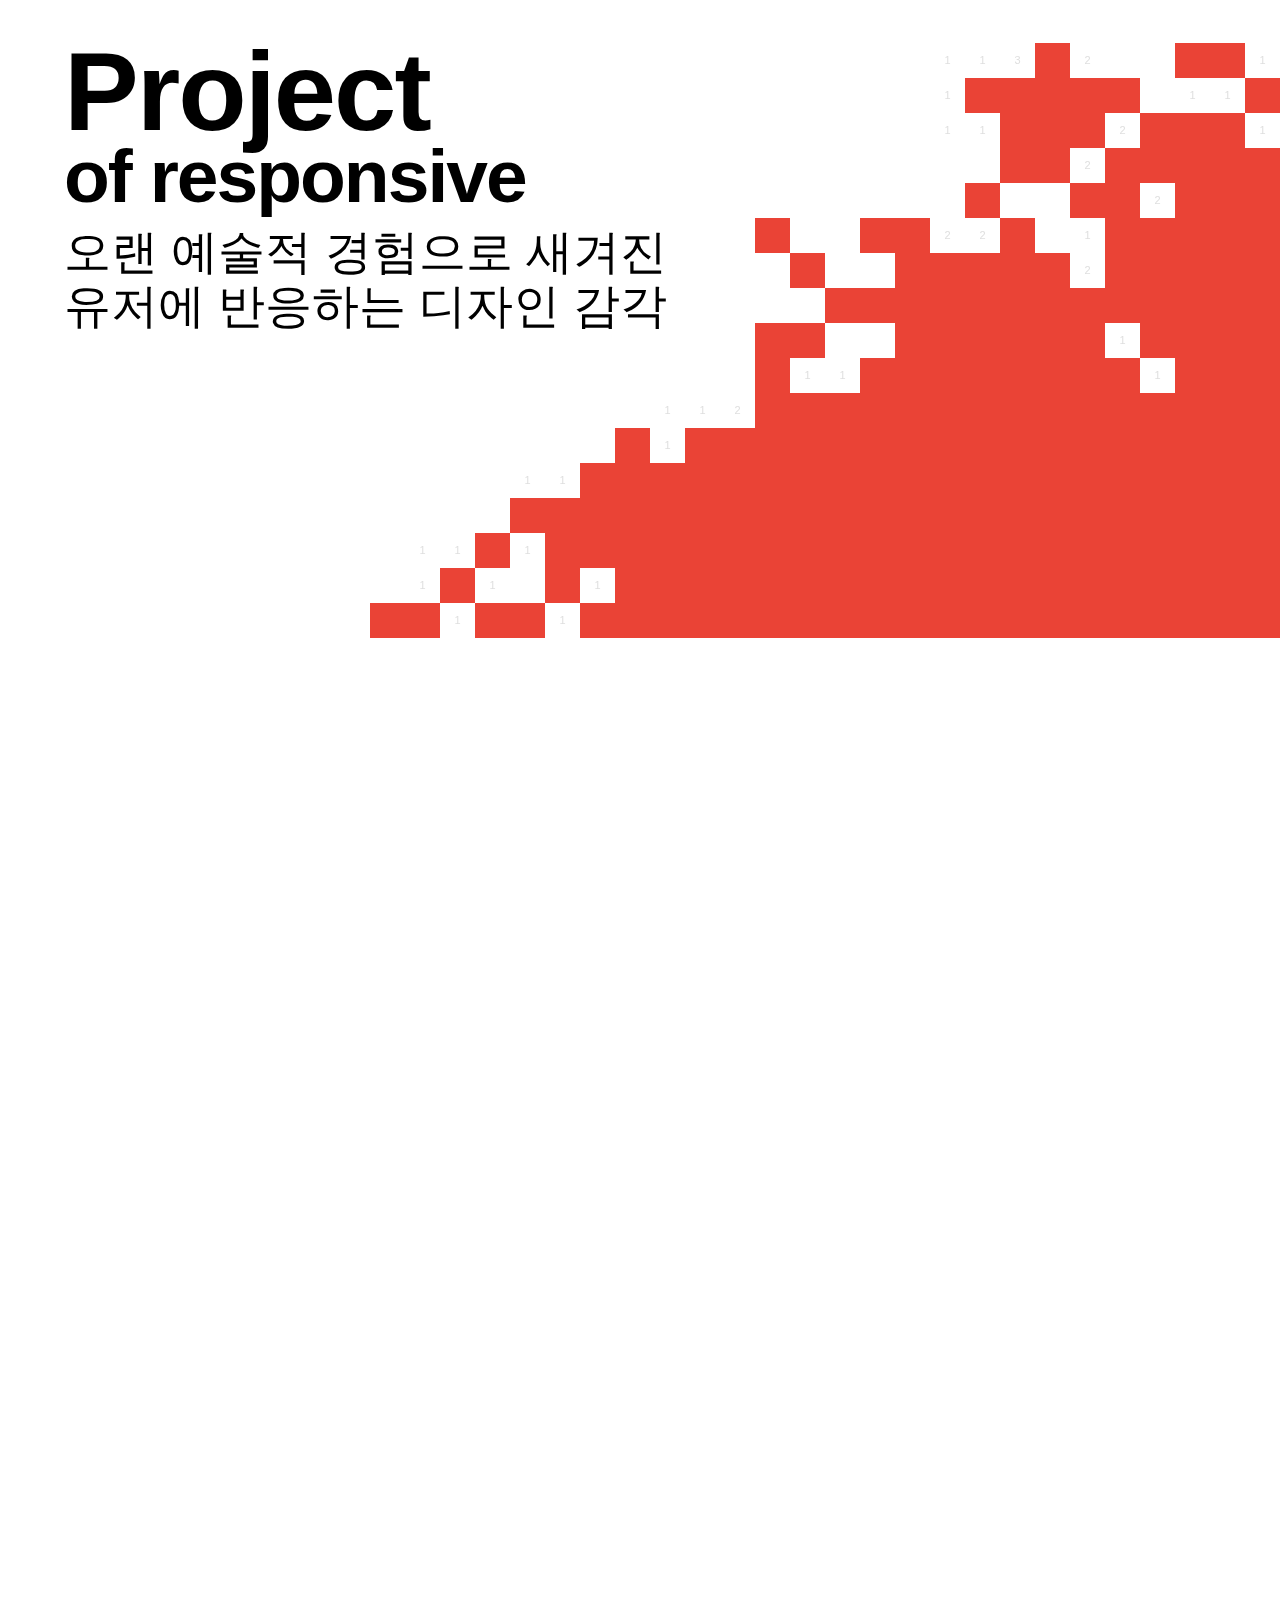
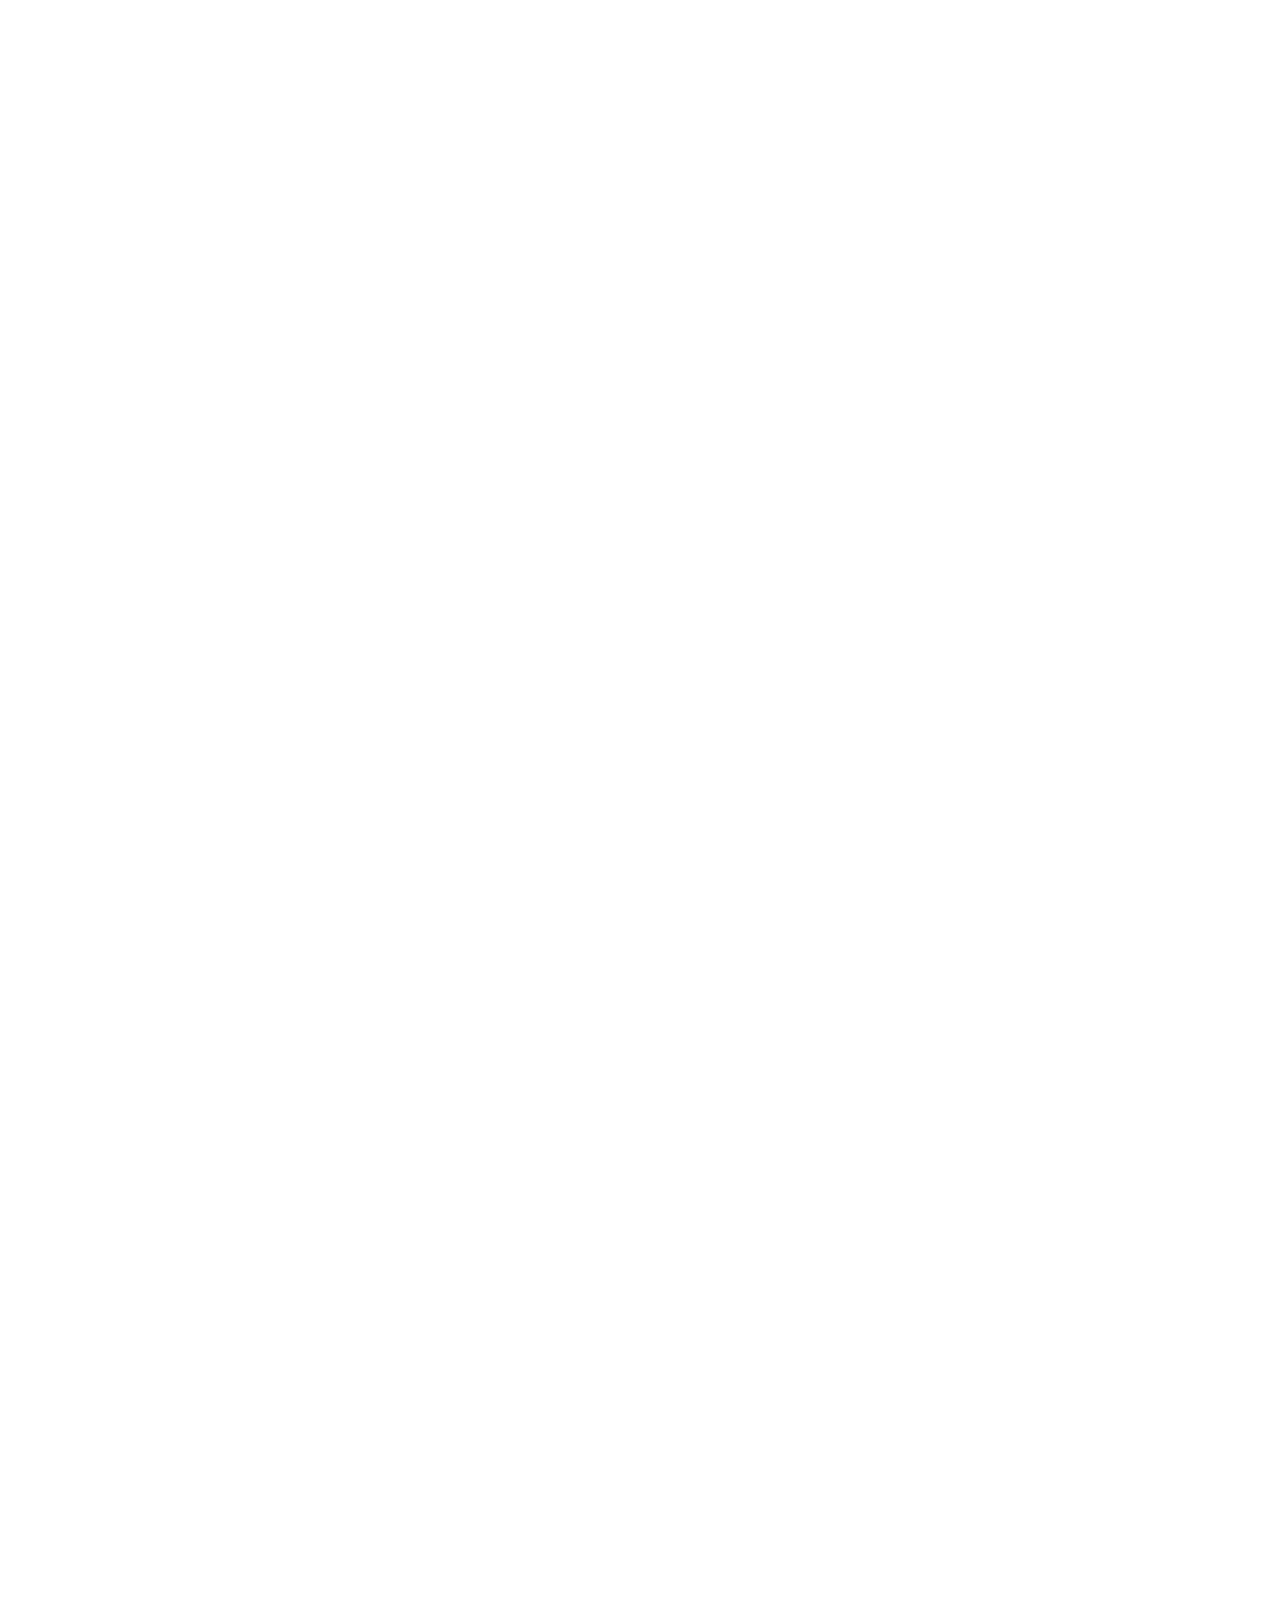
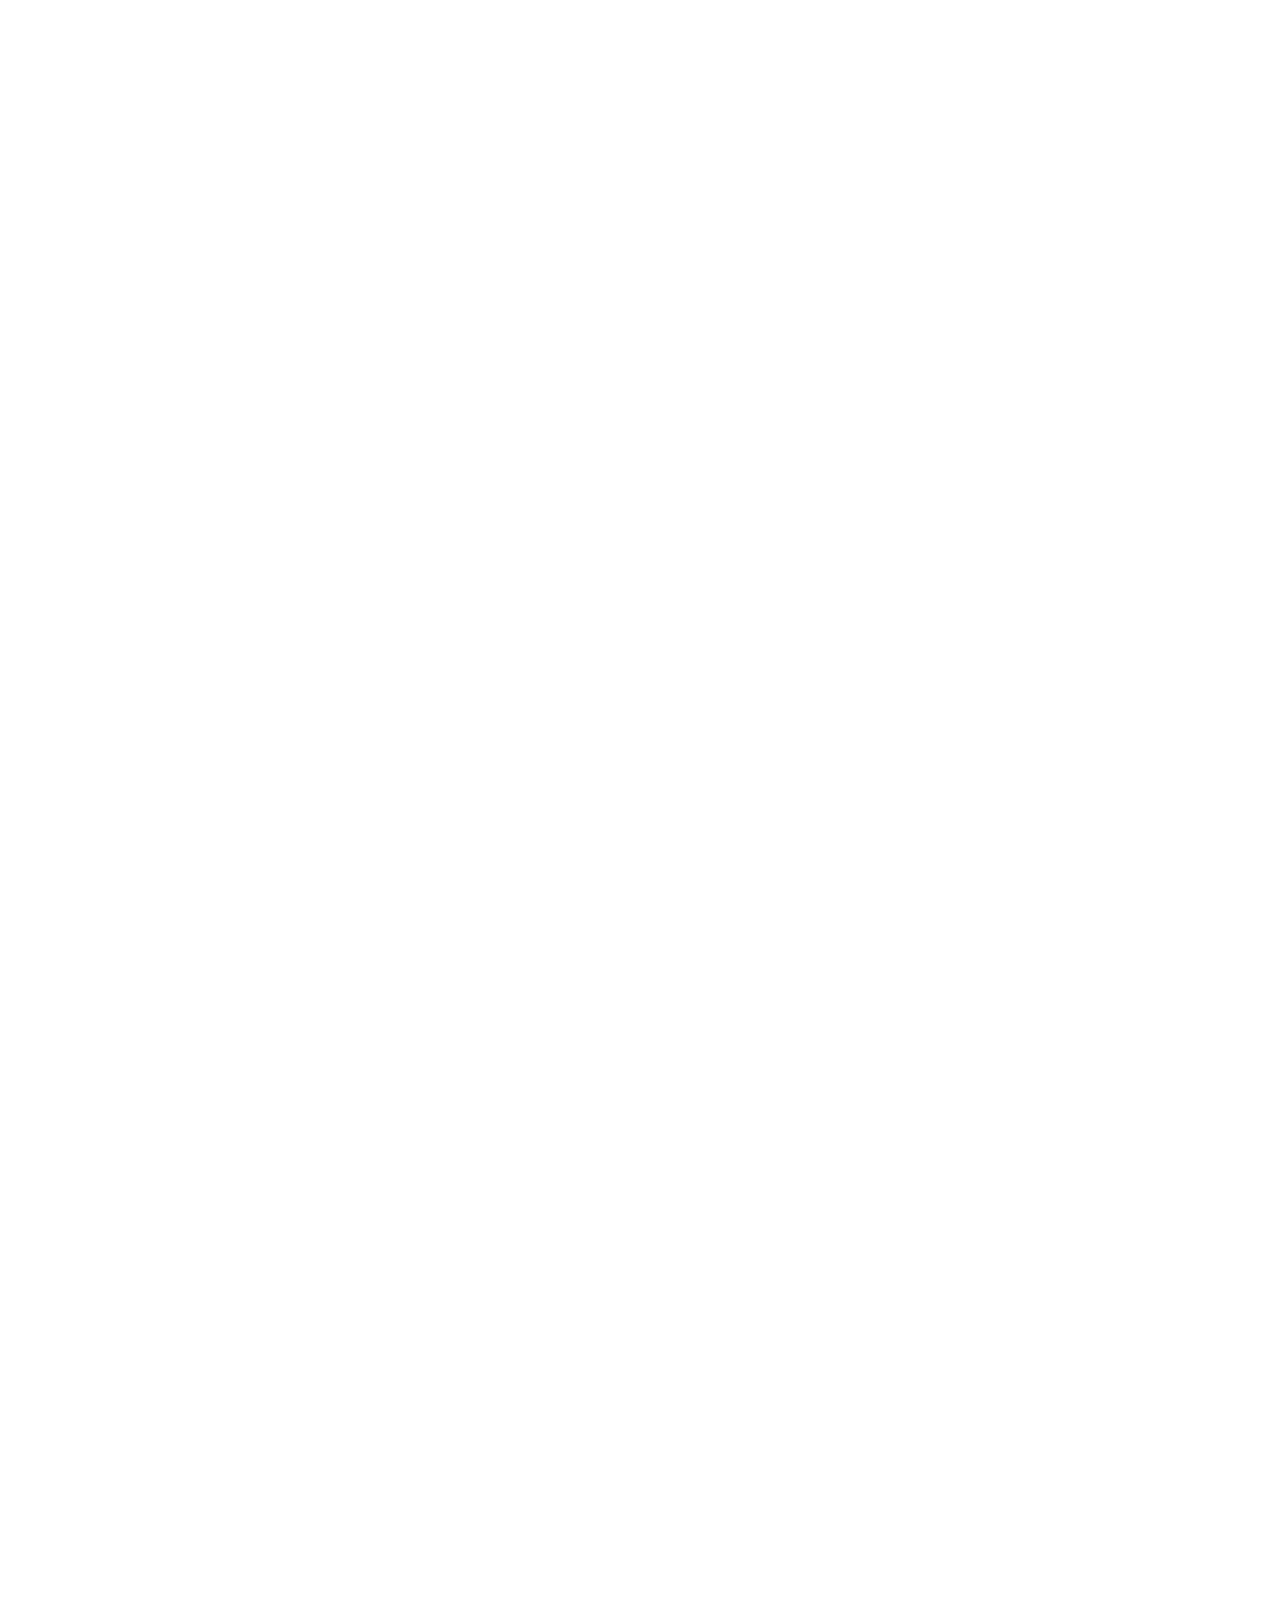
==== commit a25e0538: "[수정] 문구 수정" ====
--- a/index.html
+++ b/index.html
@@ -5,12 +5,12 @@
     <link
       rel="icon"
       type="image/svg+xml"
-      href="./assets/suteamIcon-BBmKGDCa.svg"
+      href="/assets/suteamIcon-BBmKGDCa.svg"
     />
     <meta name="viewport" content="width=device-width, initial-scale=1.0" />
     <title>myFirstPortfolio</title>
-    <script type="module" crossorigin src="./assets/index-7NcslqpE.js"></script>
-    <link rel="stylesheet" crossorigin href="./assets/index-jLAzlCdE.css" />
+    <script type="module" crossorigin src="/assets/index-Q_ftR7--.js"></script>
+    <link rel="stylesheet" crossorigin href="/assets/index-jLAzlCdE.css">
   </head>
   <body>
     <div id="root"></div>
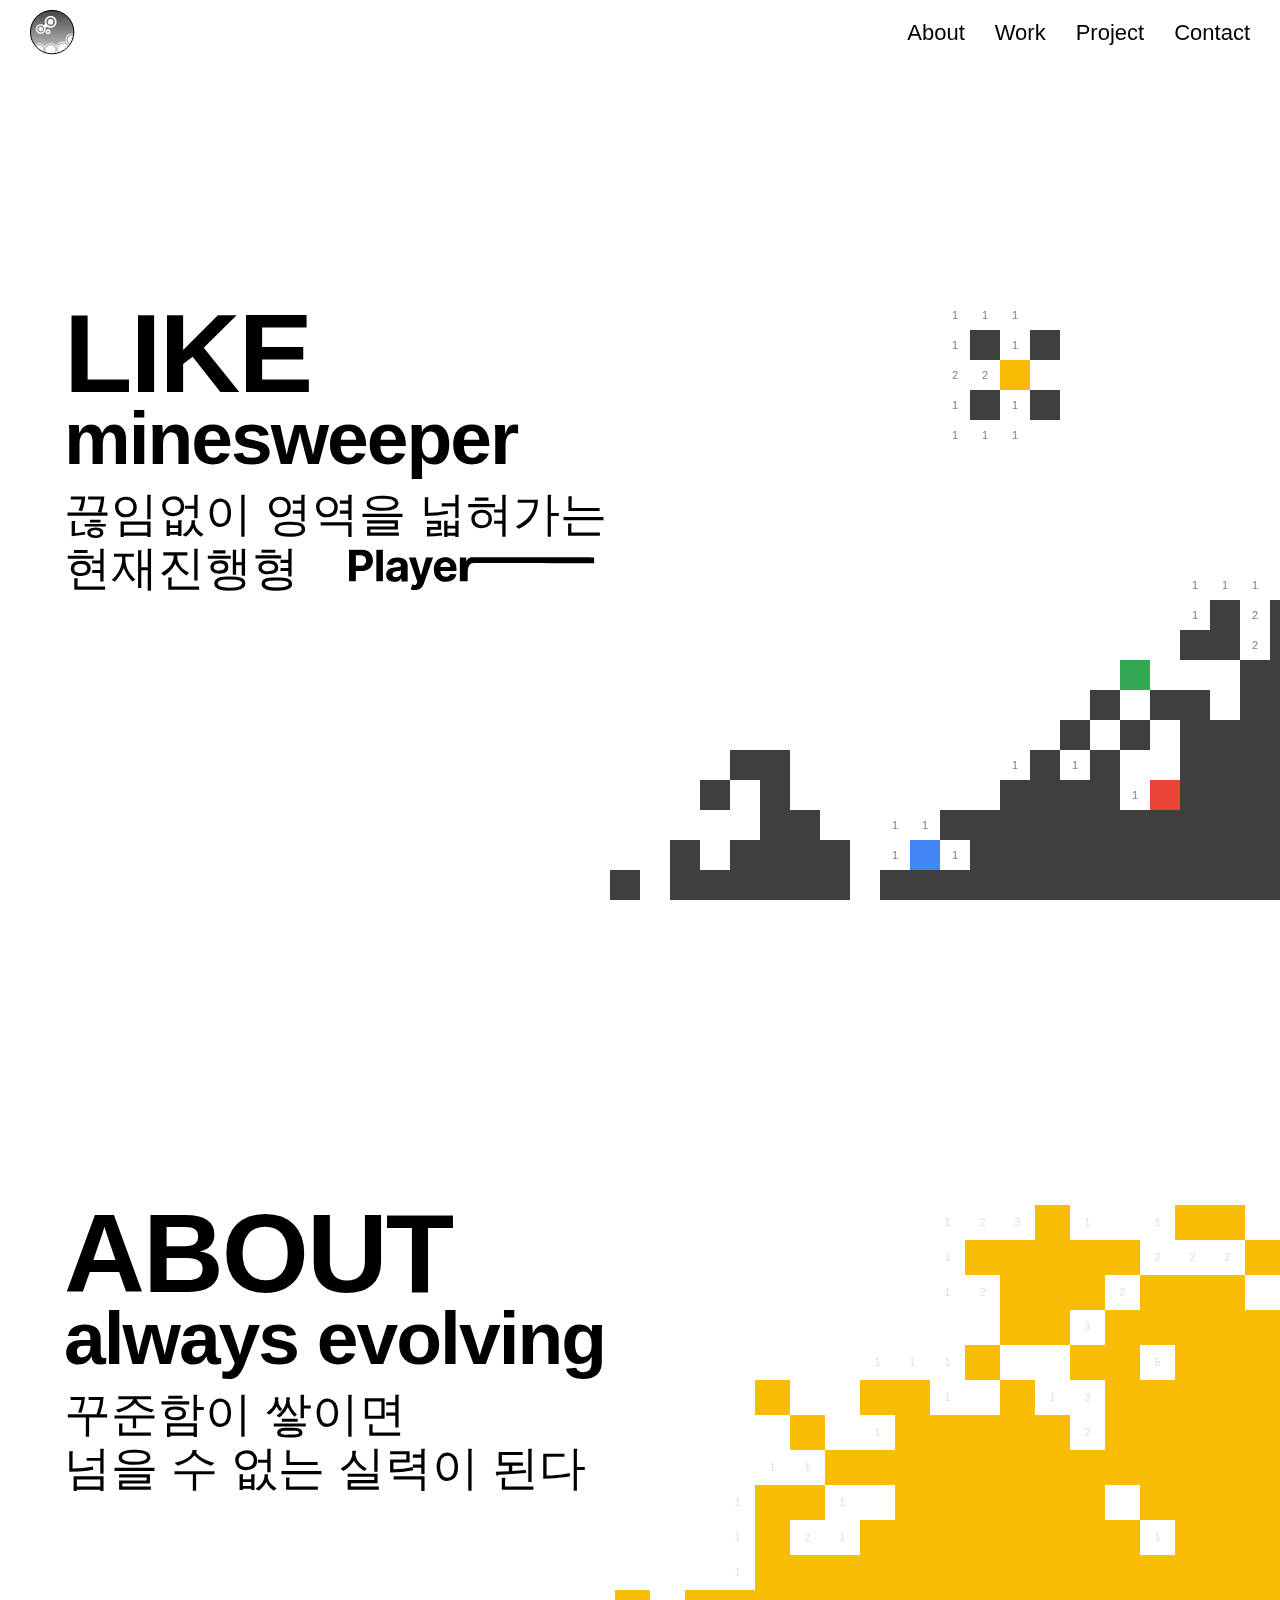
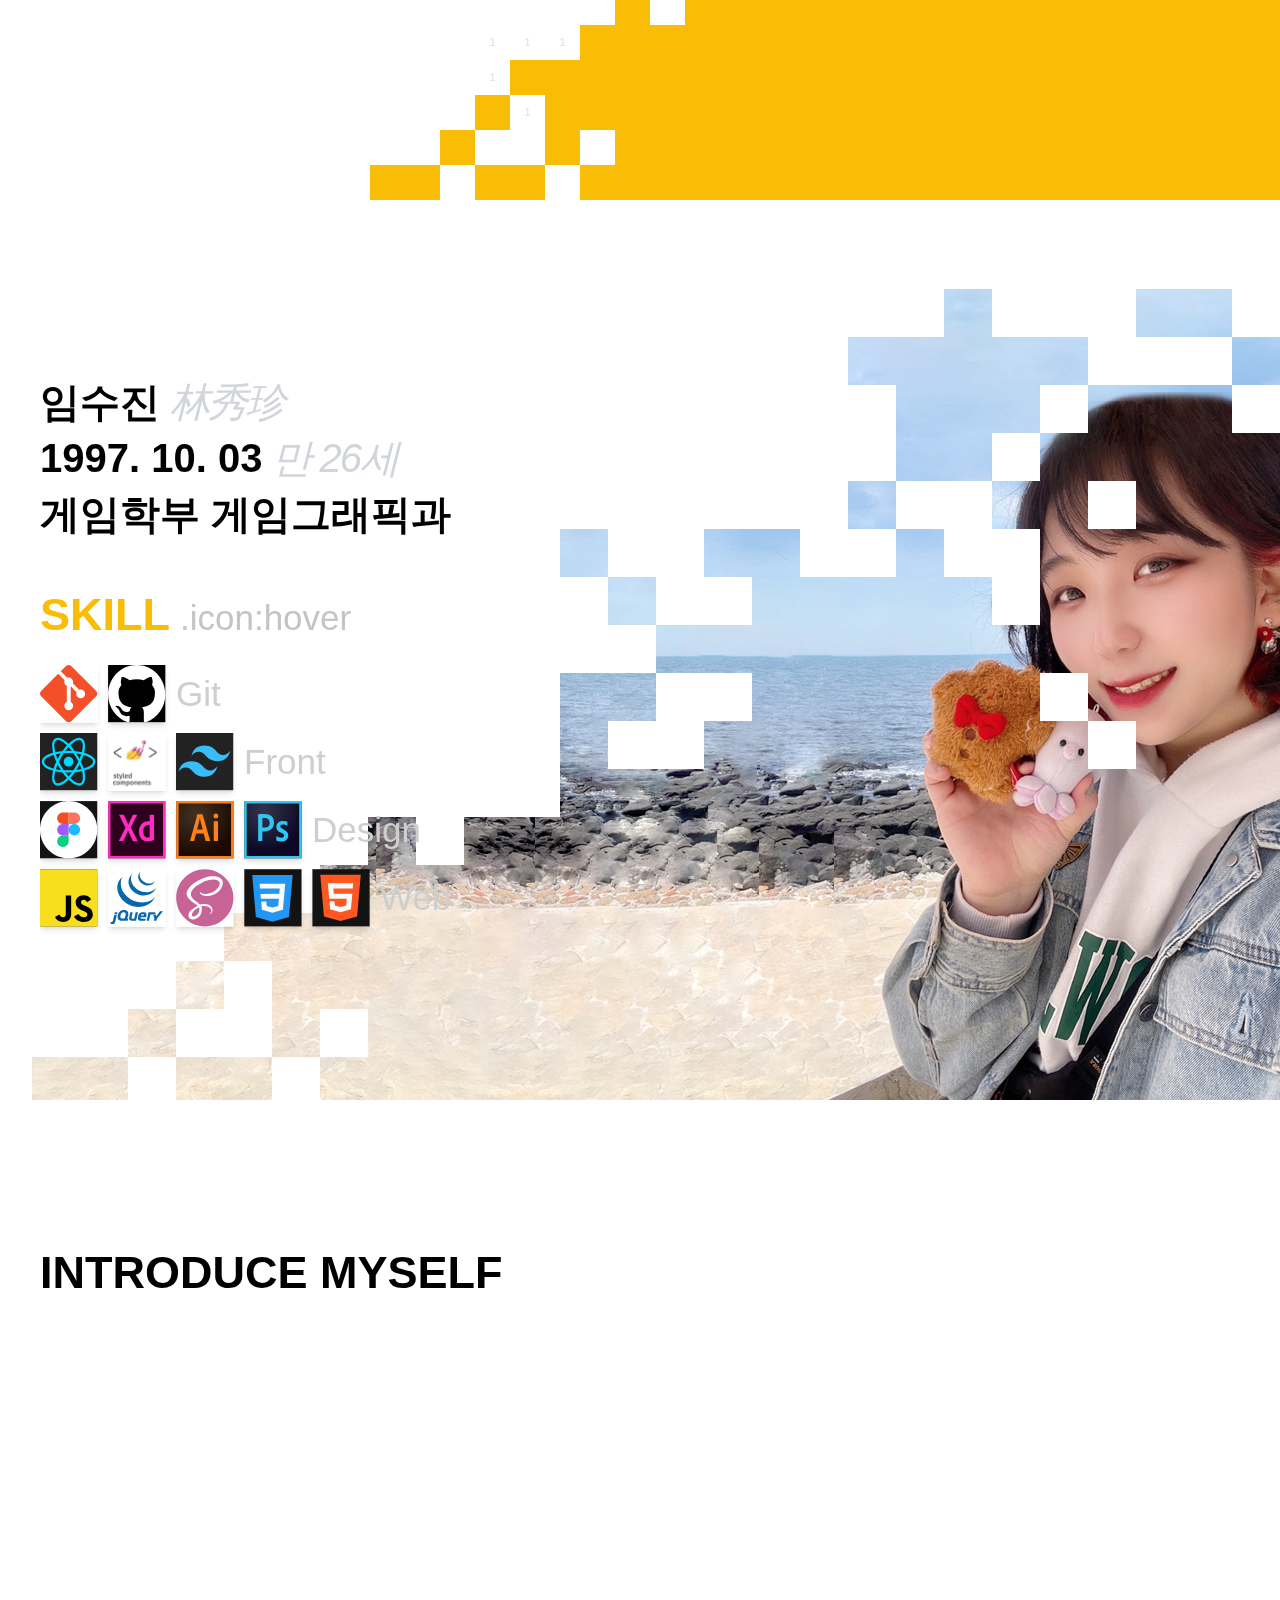
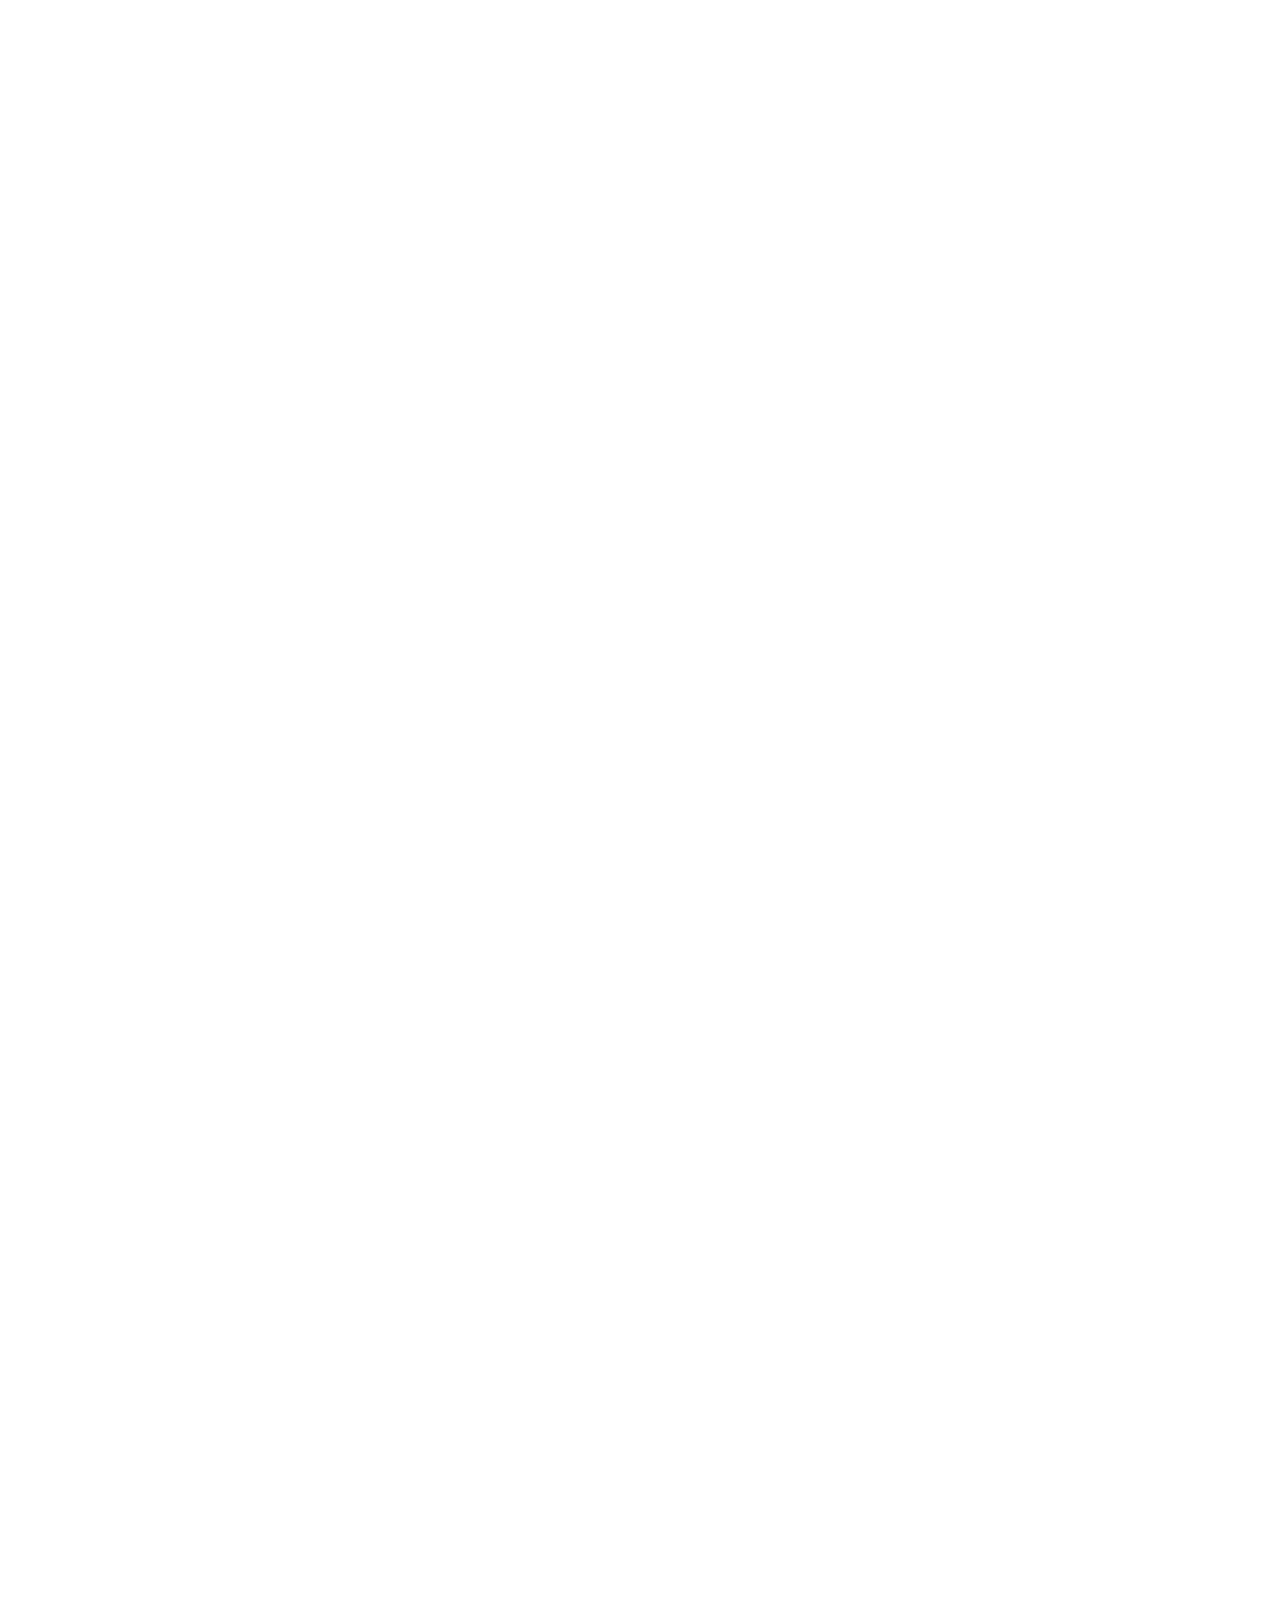
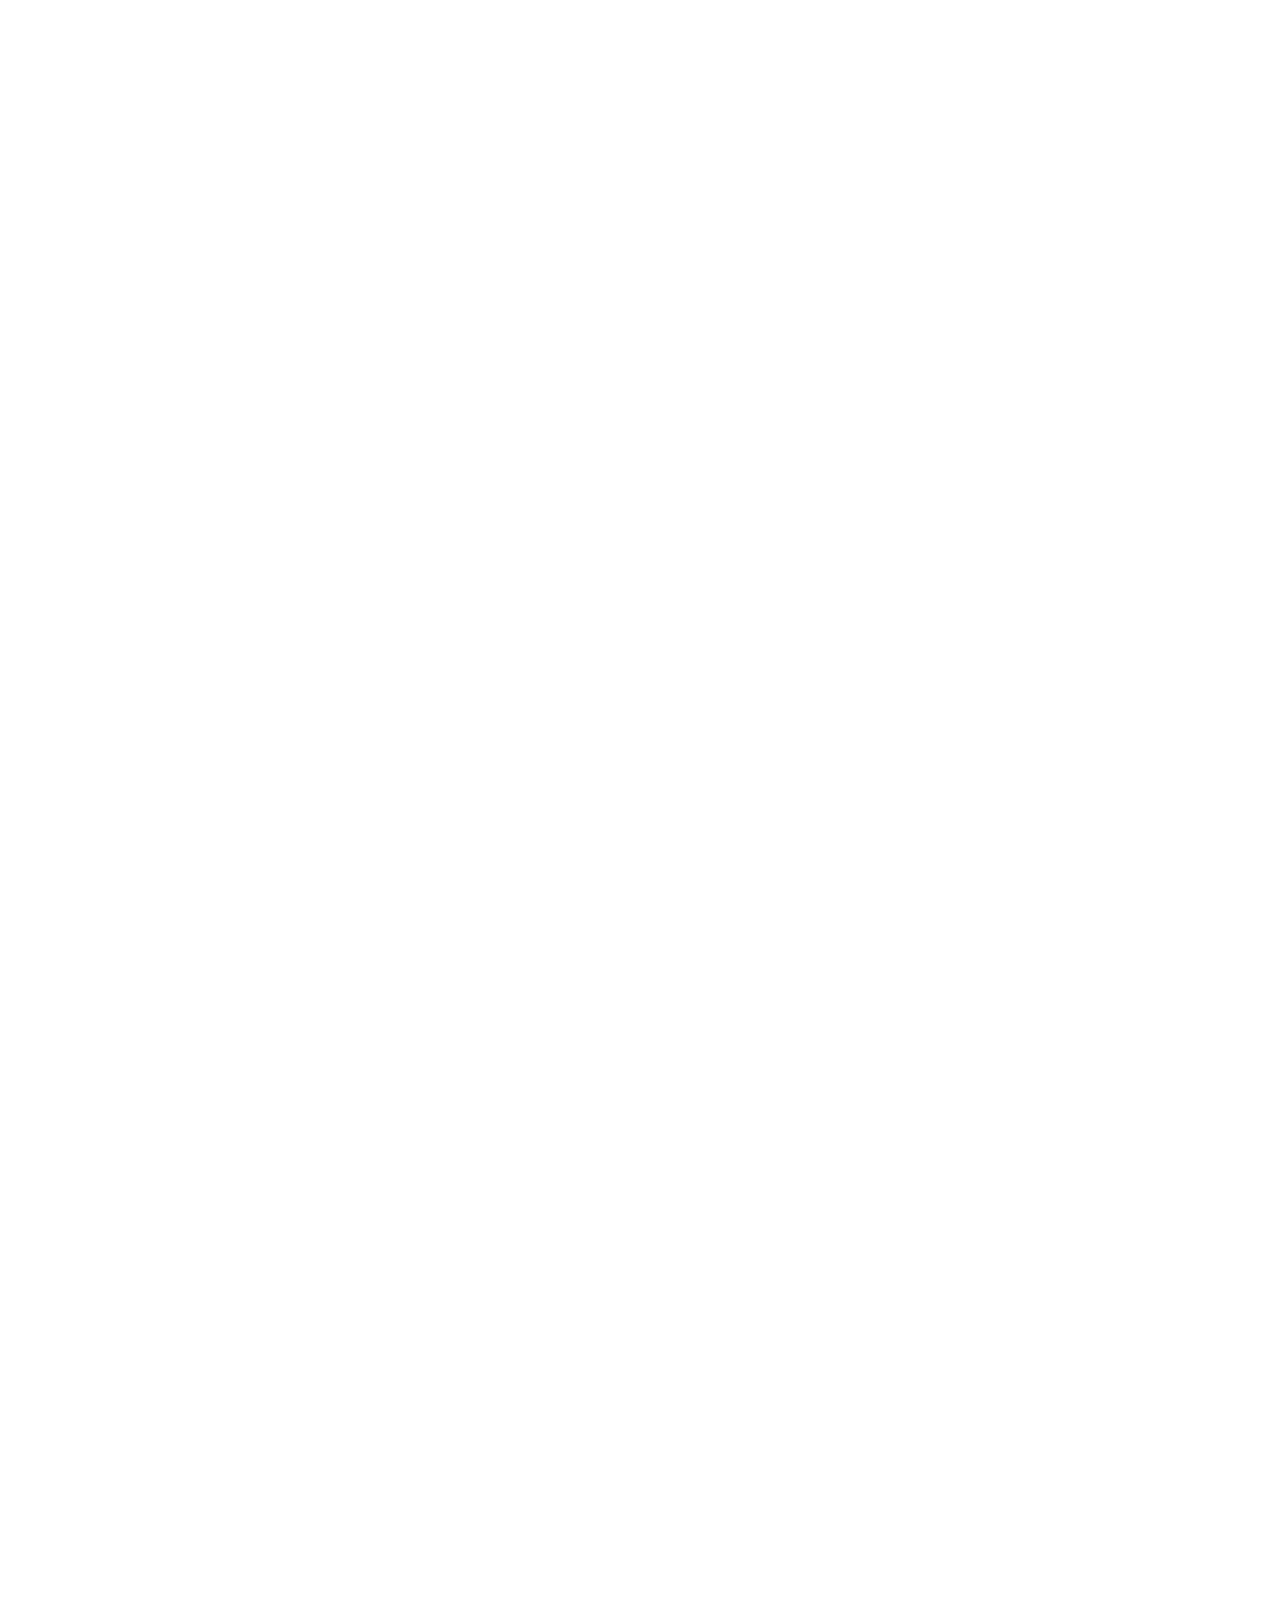
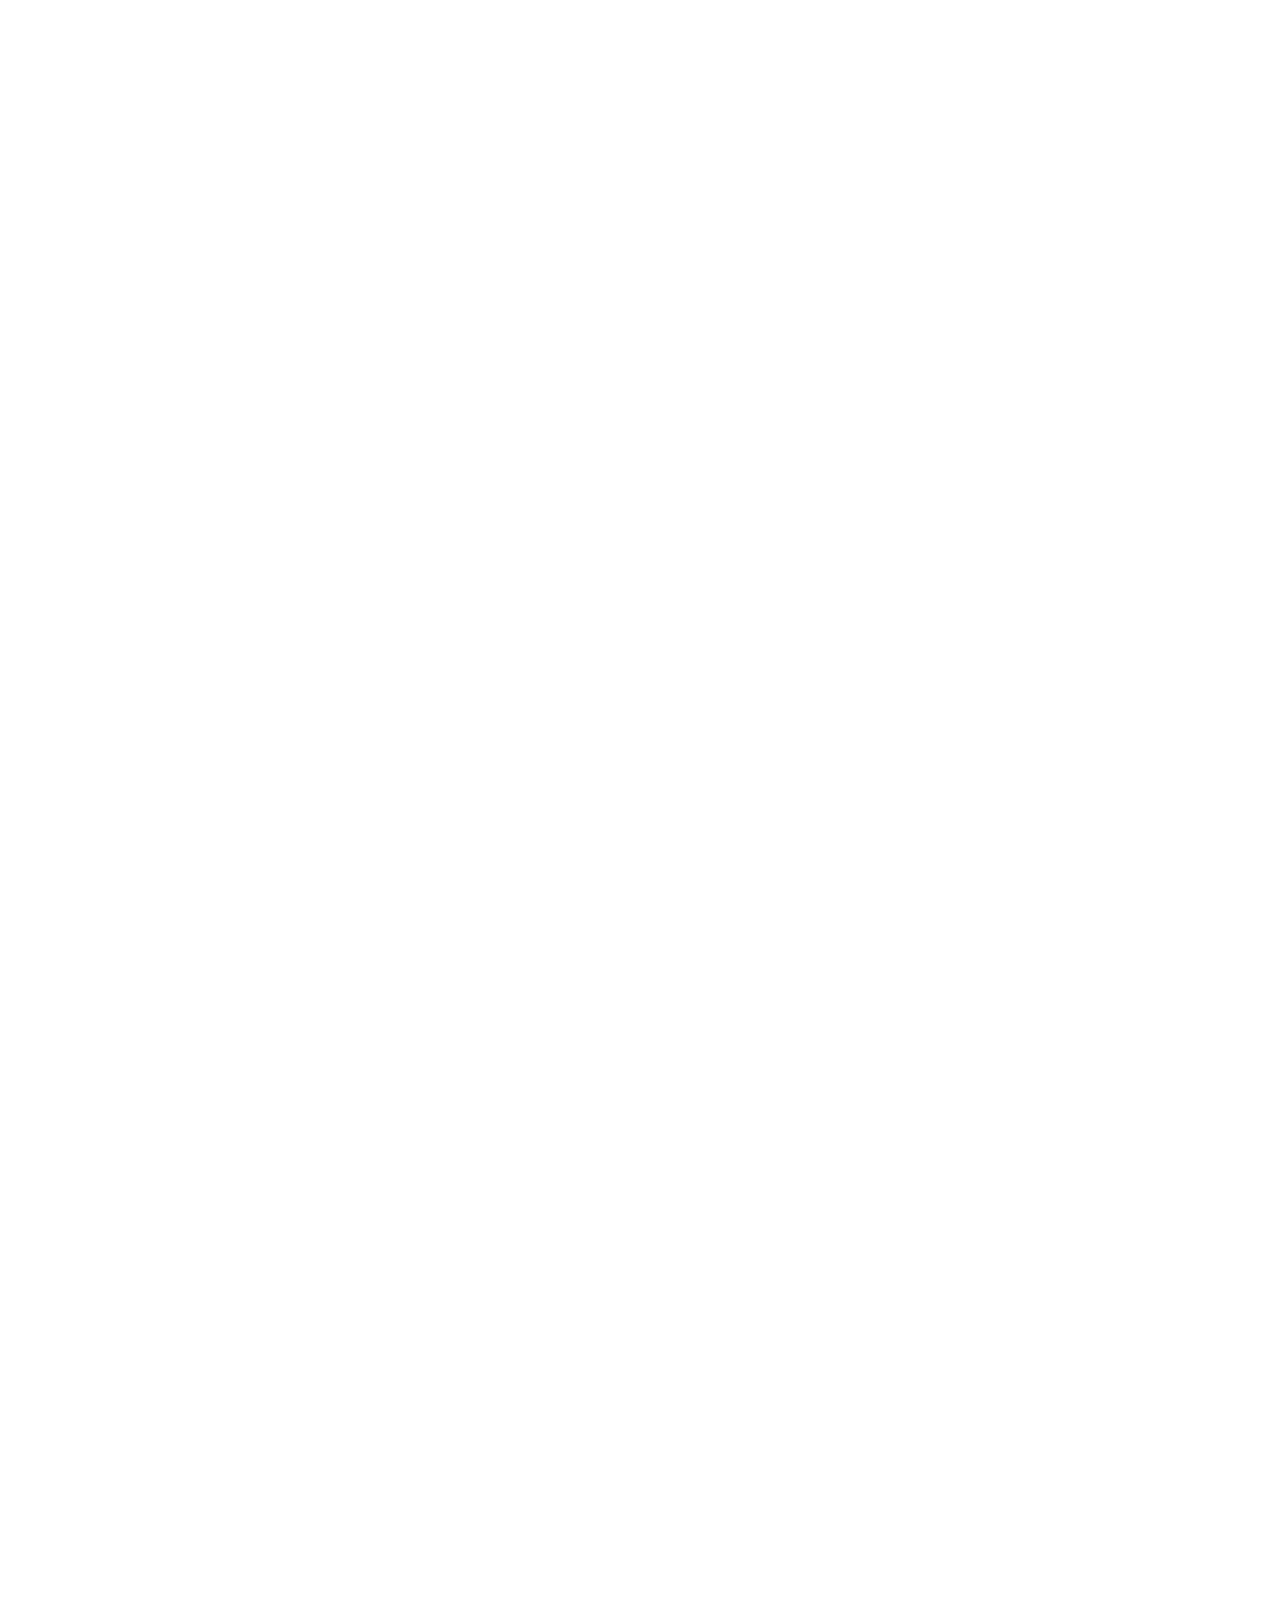
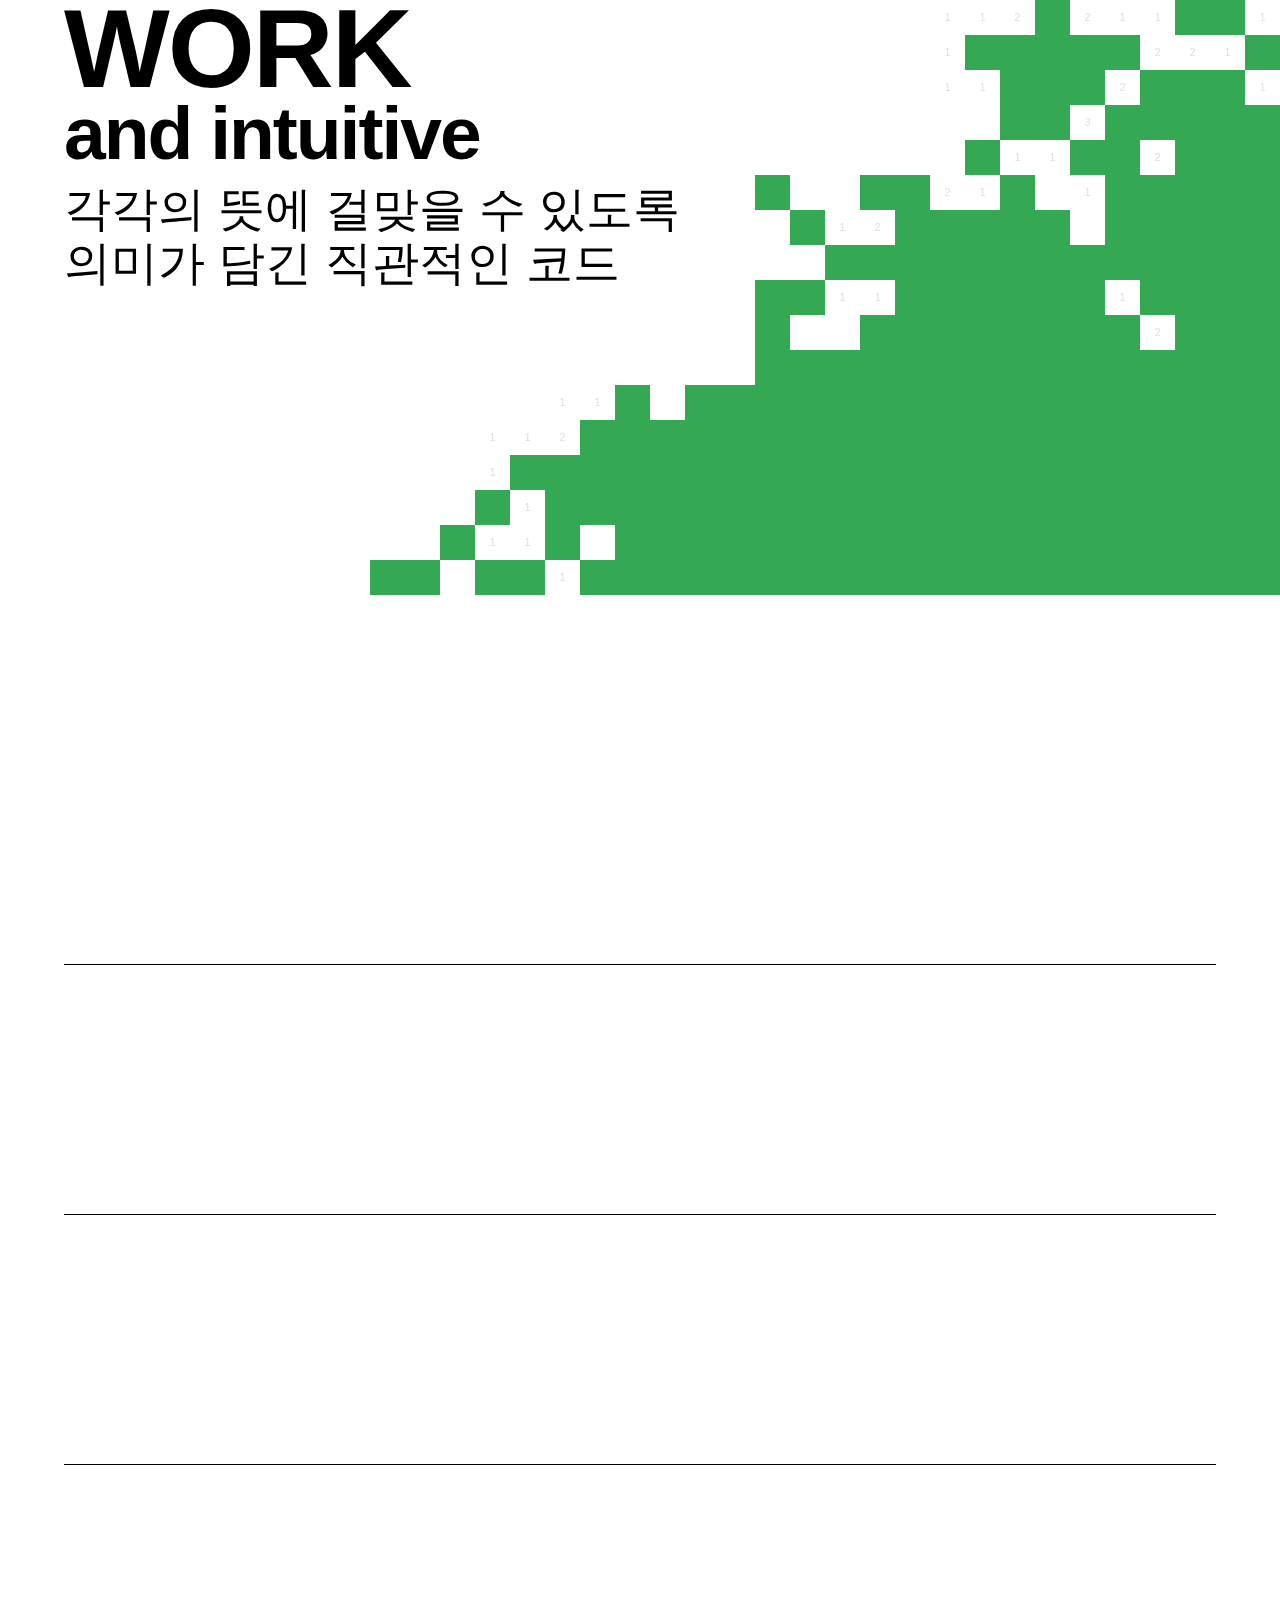
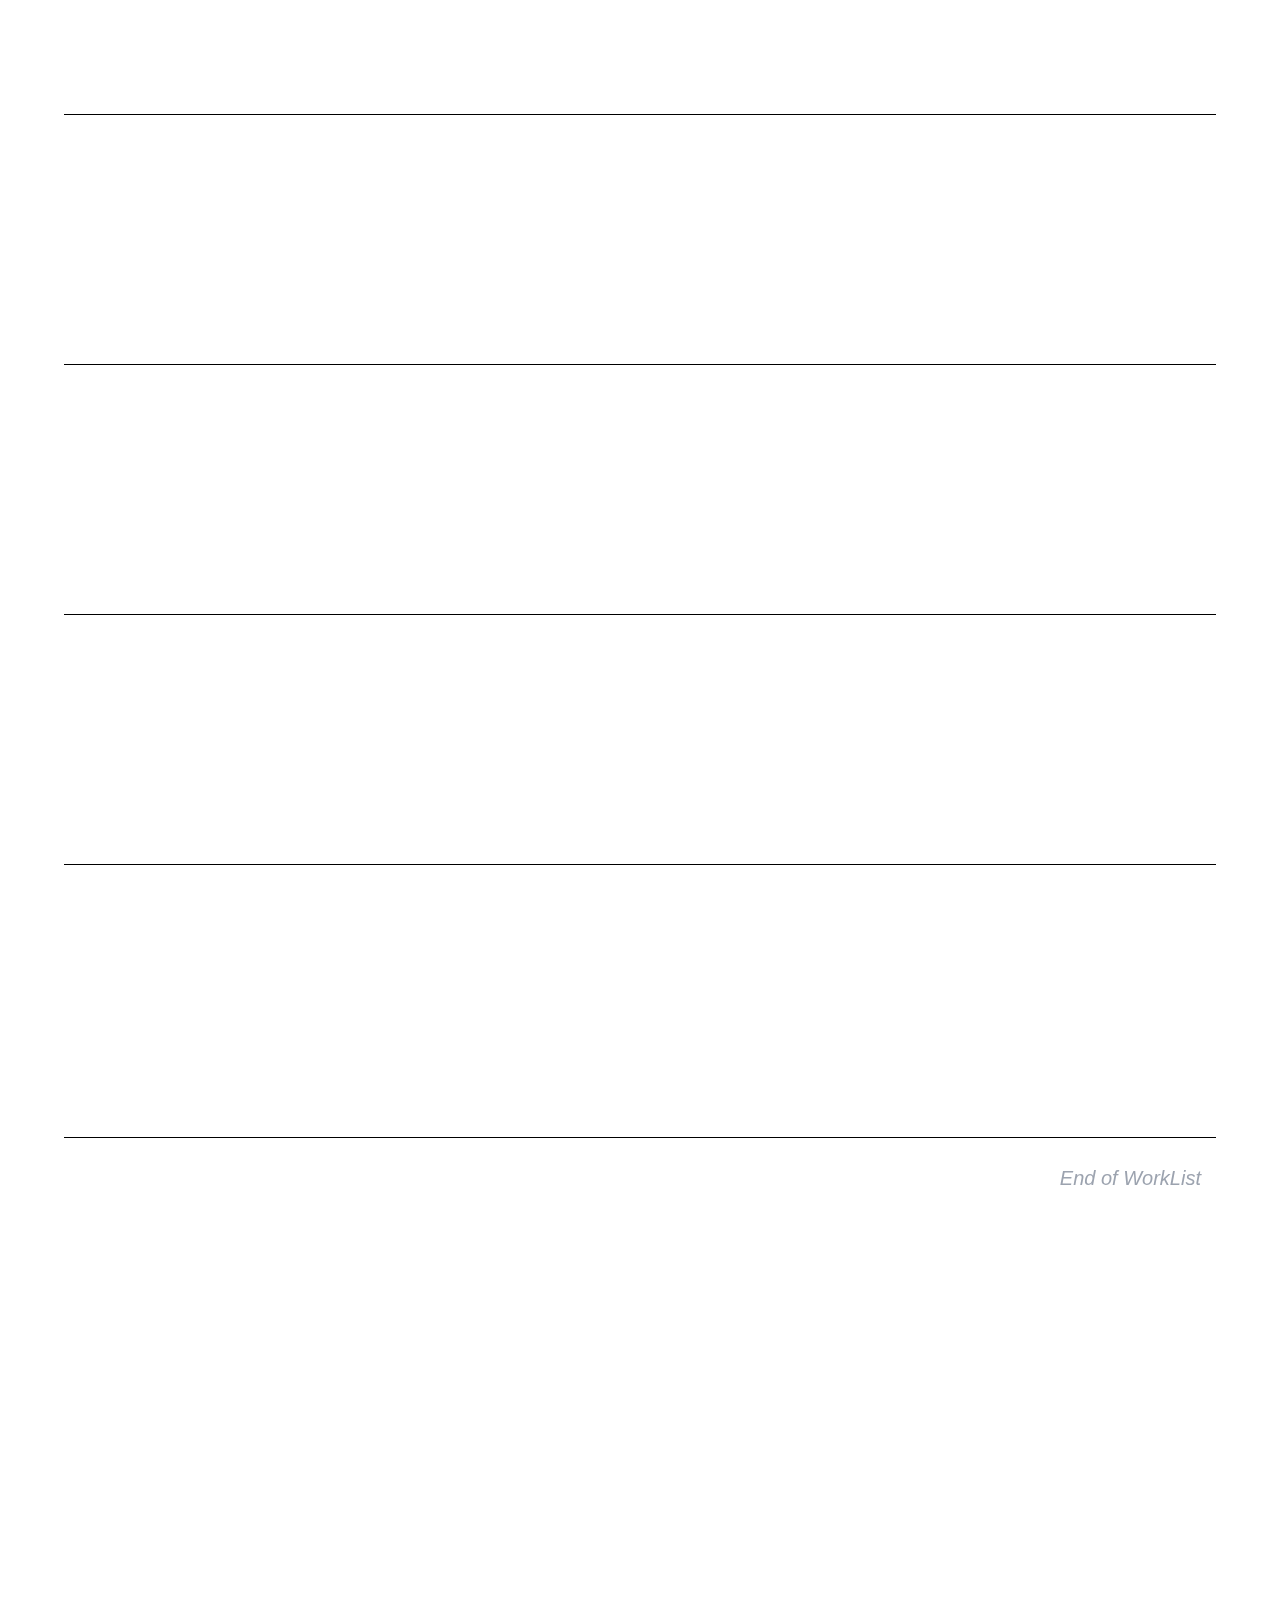
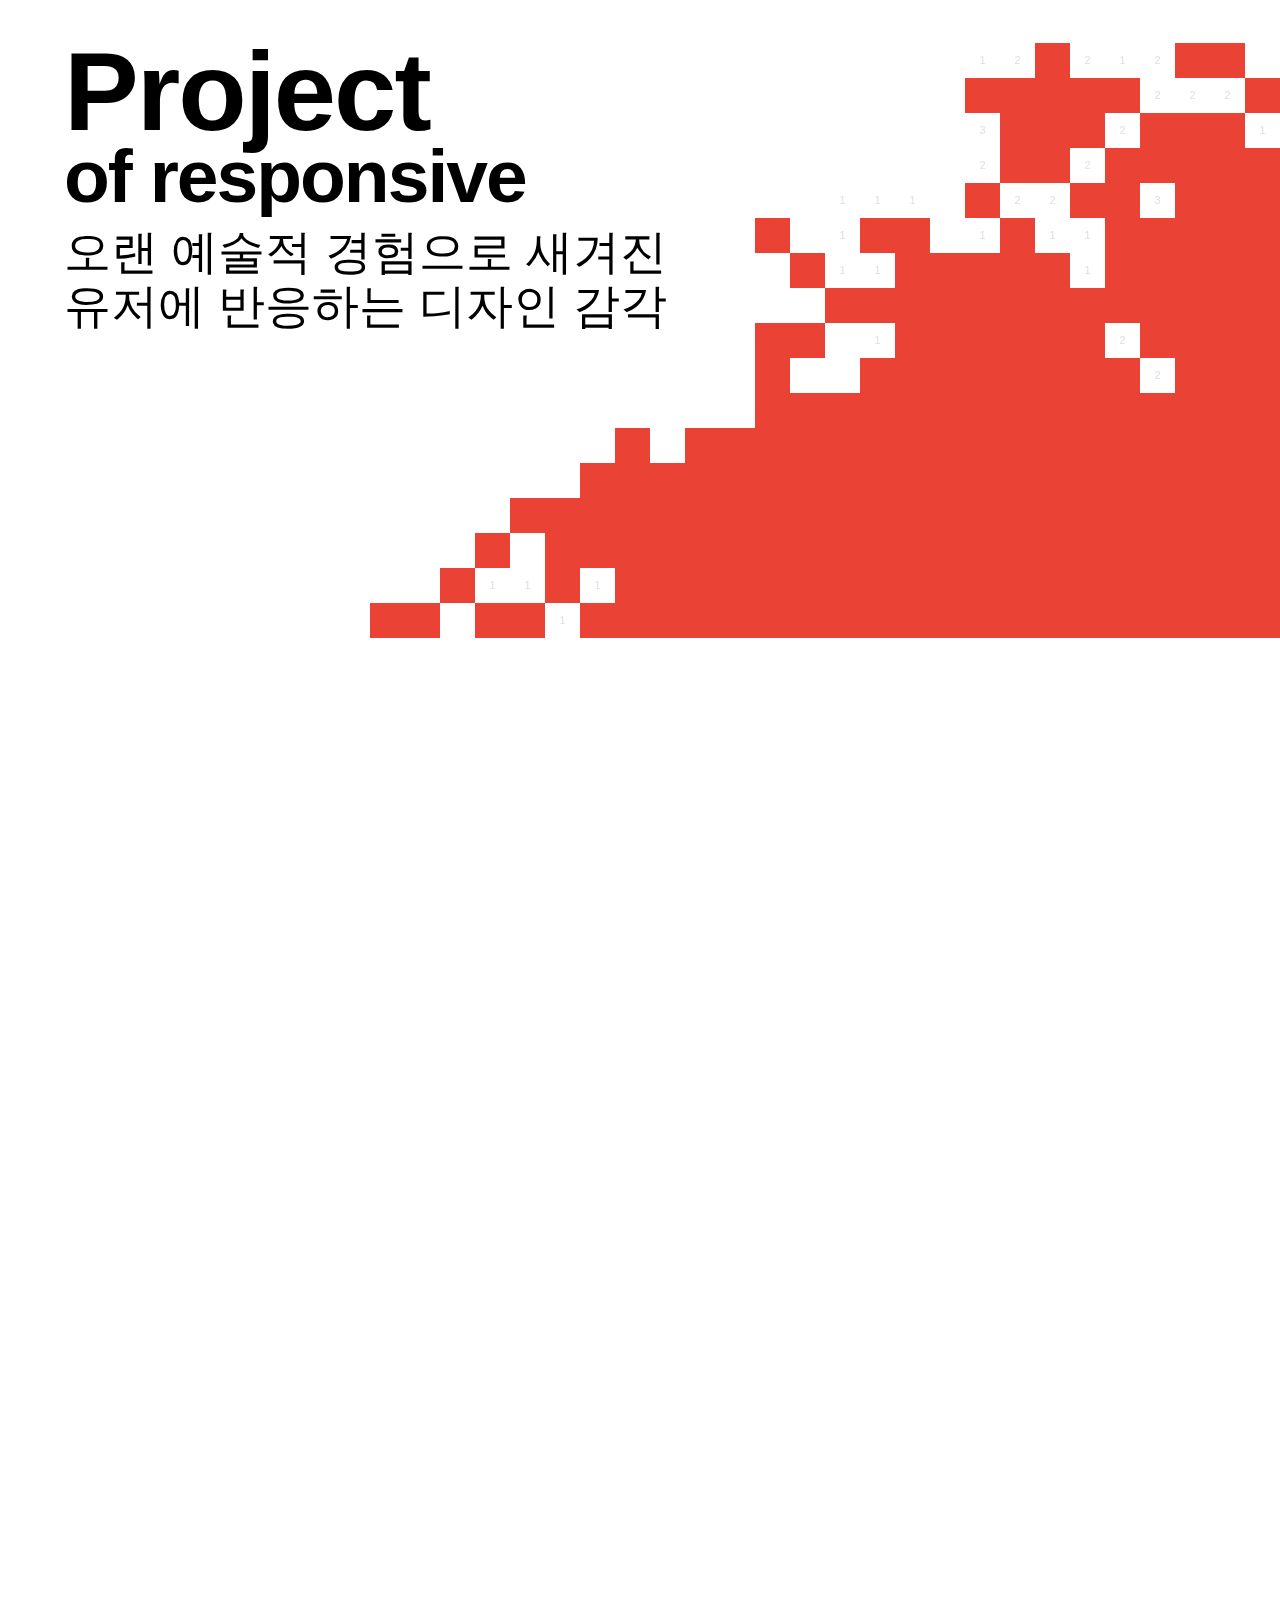
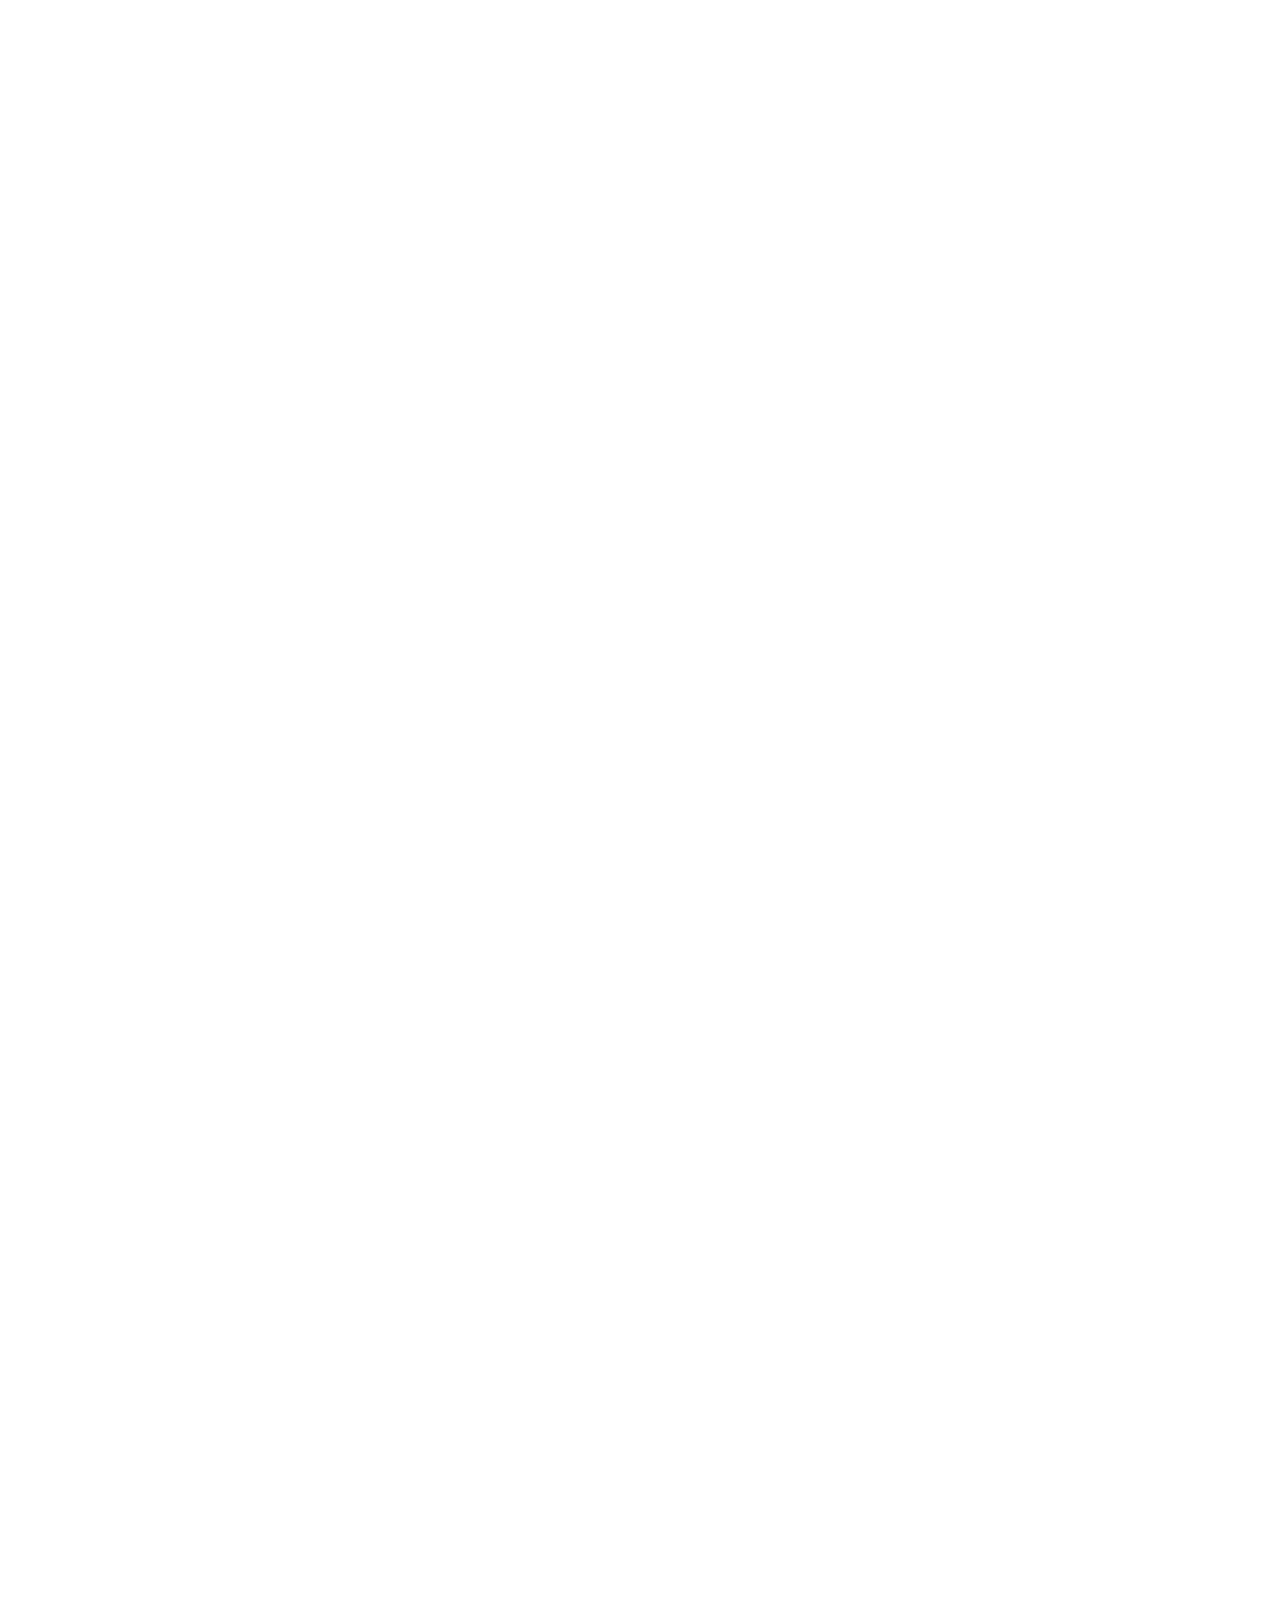
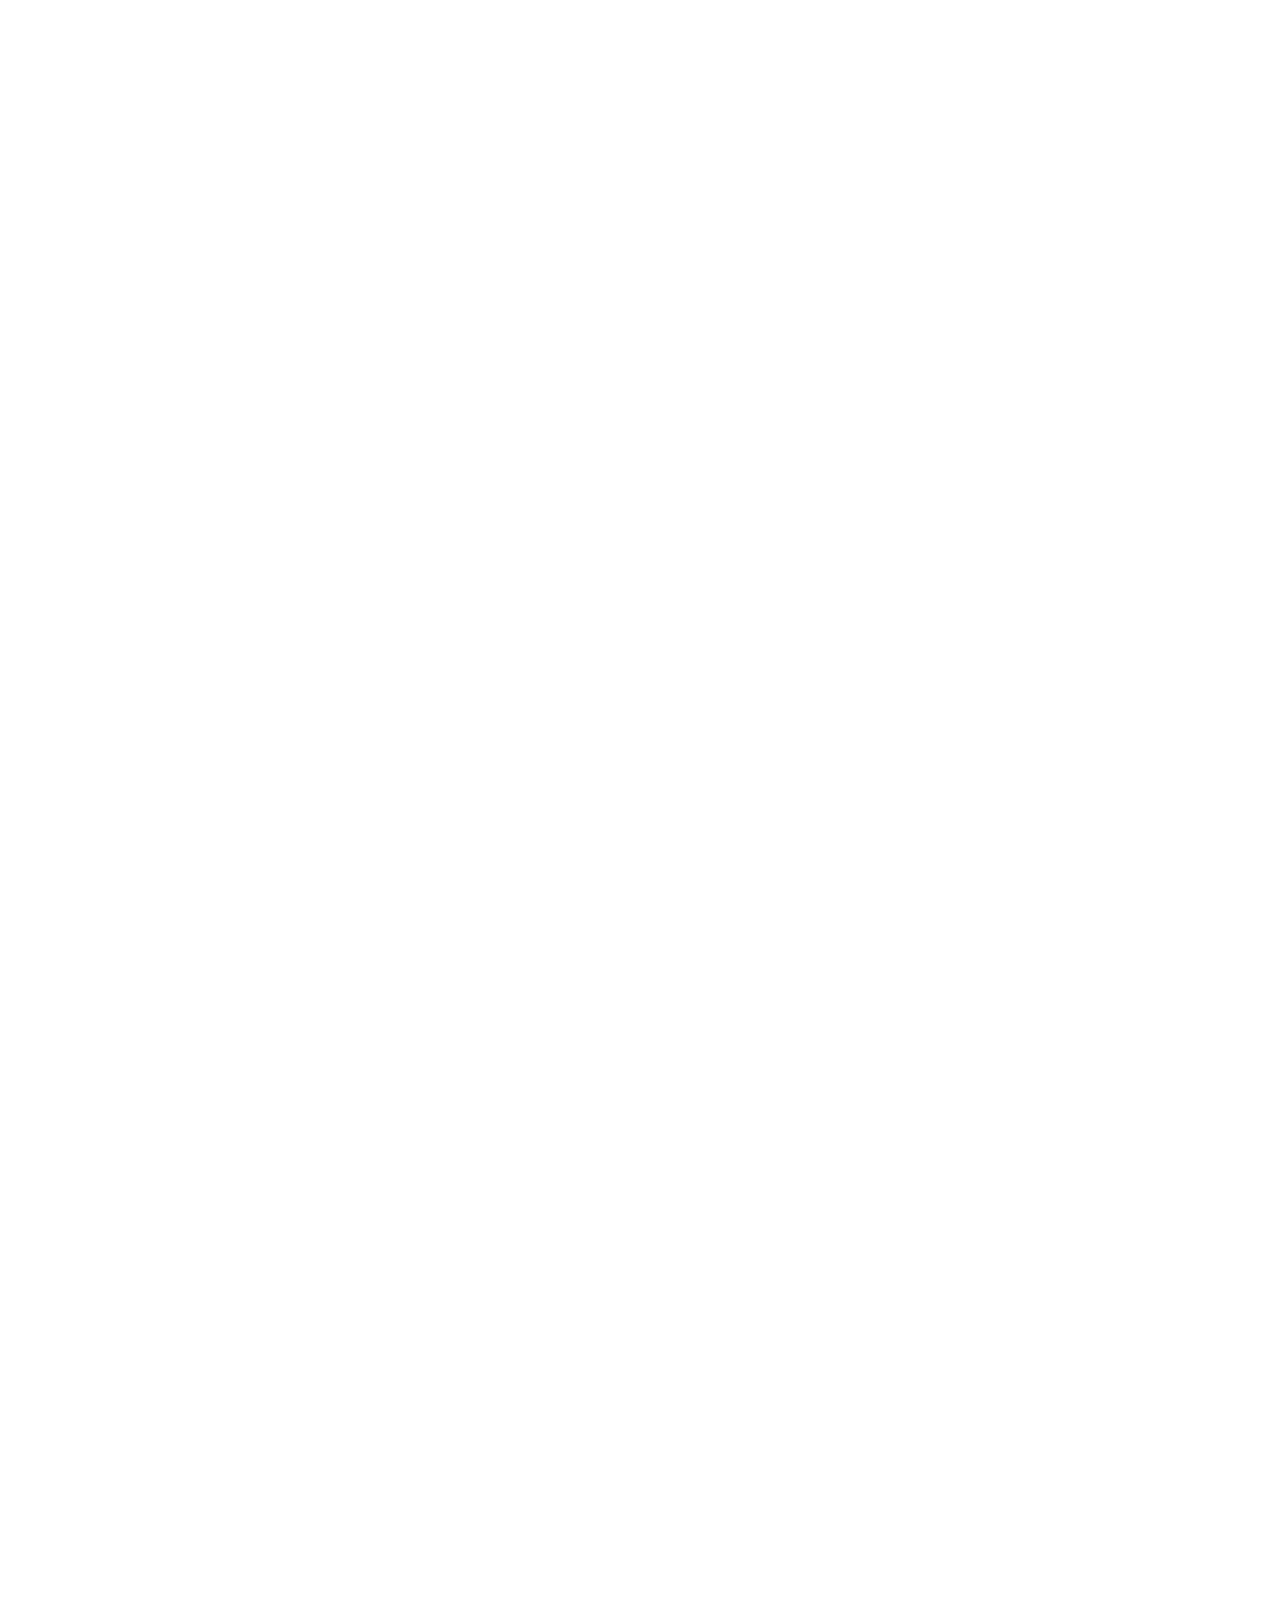
==== commit 1f5c76d6: "[수정] 인덱스 경로 수정" ====
--- a/index.html
+++ b/index.html
@@ -5,12 +5,12 @@
     <link
       rel="icon"
       type="image/svg+xml"
-      href="/assets/suteamIcon-BBmKGDCa.svg"
+      href="./assets/suteamIcon-BBmKGDCa.svg"
     />
     <meta name="viewport" content="width=device-width, initial-scale=1.0" />
     <title>myFirstPortfolio</title>
-    <script type="module" crossorigin src="/assets/index-Q_ftR7--.js"></script>
-    <link rel="stylesheet" crossorigin href="/assets/index-jLAzlCdE.css">
+    <script type="module" crossorigin src="./assets/index-Q_ftR7--.js"></script>
+    <link rel="stylesheet" crossorigin href="./assets/index-jLAzlCdE.css" />
   </head>
   <body>
     <div id="root"></div>
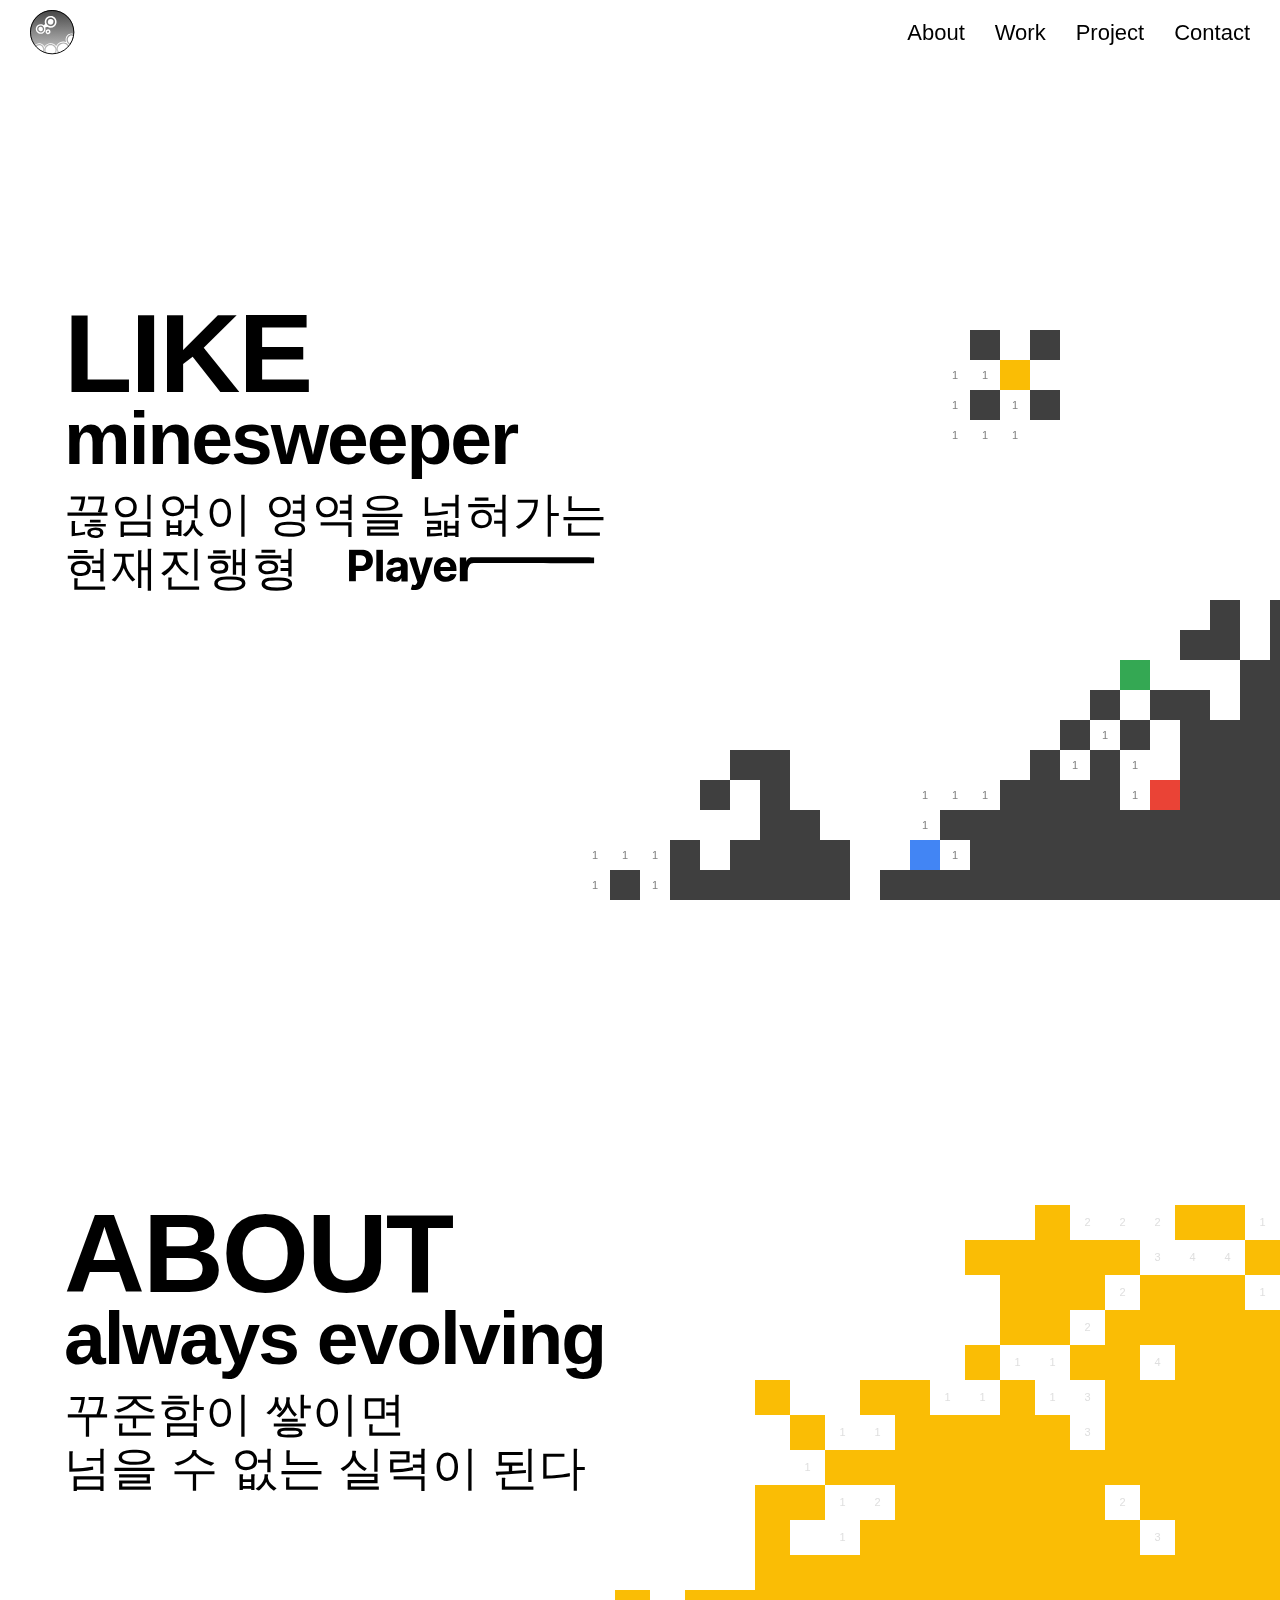
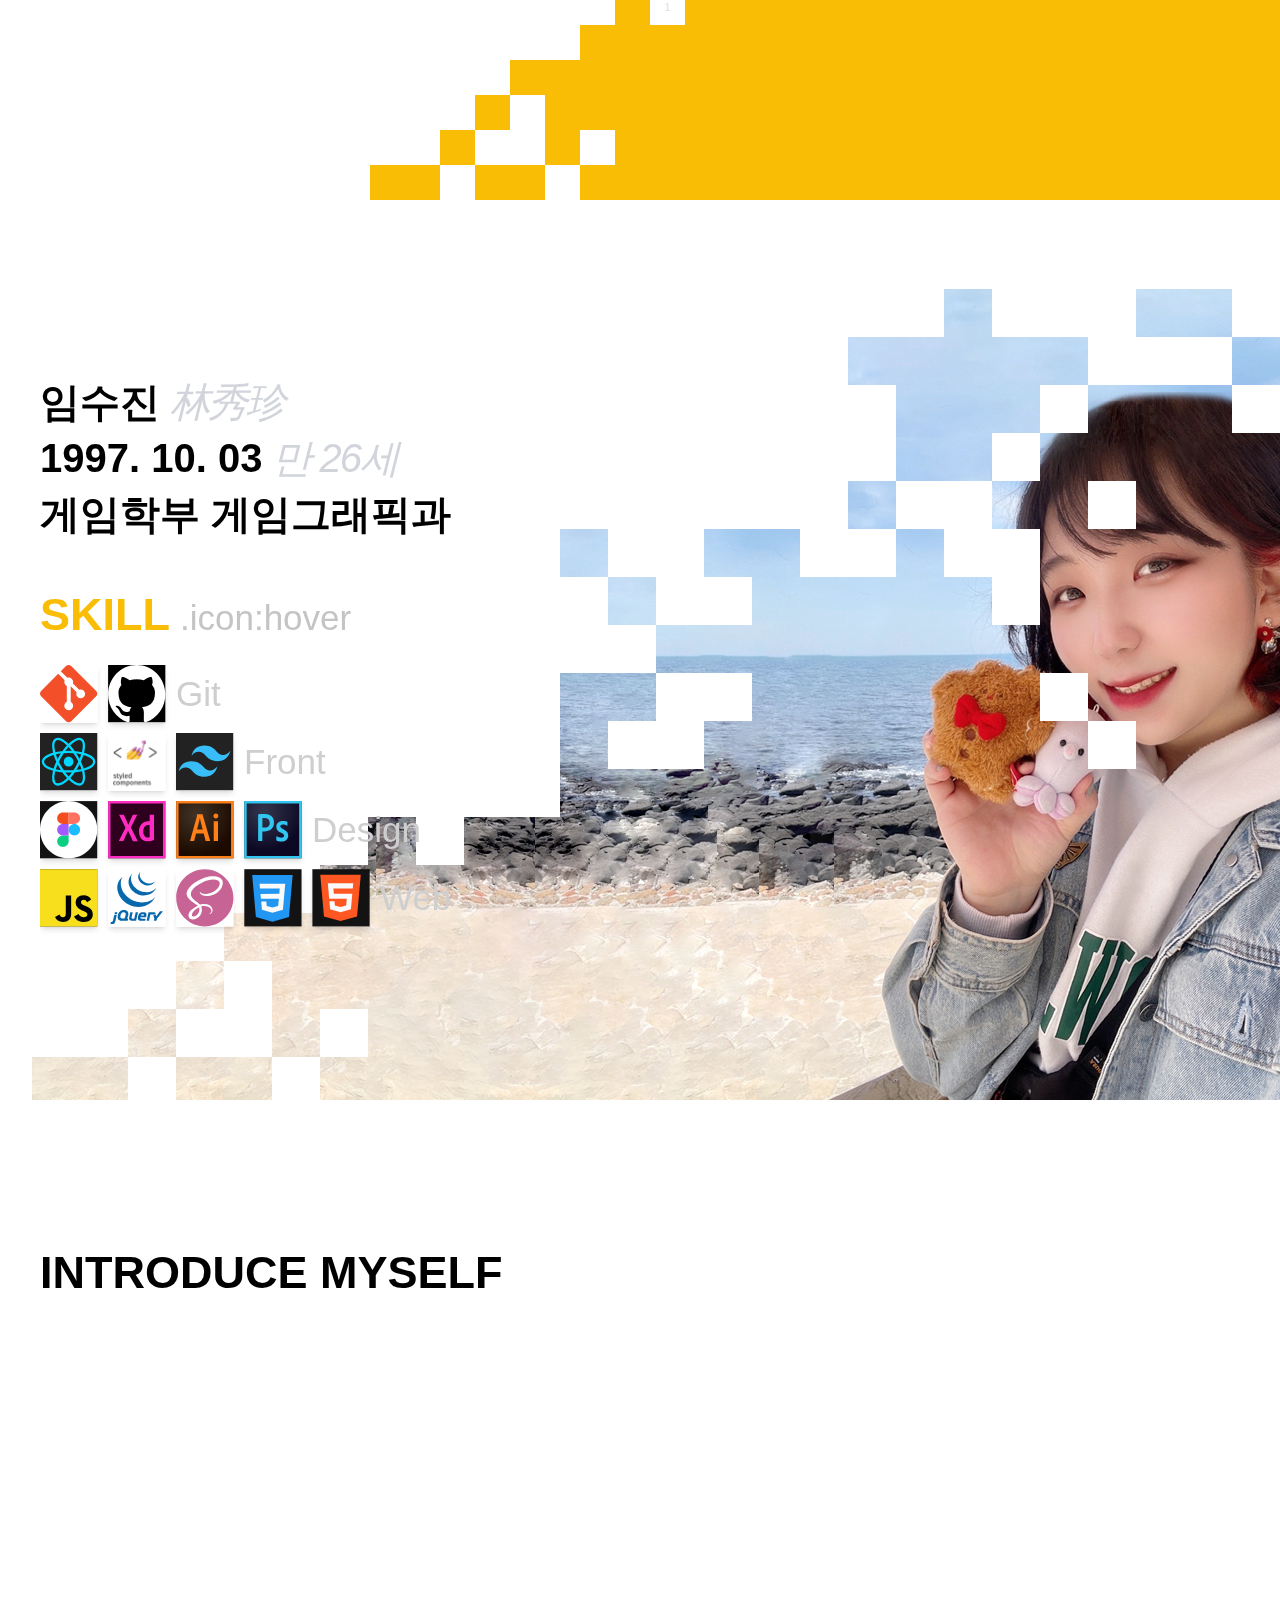
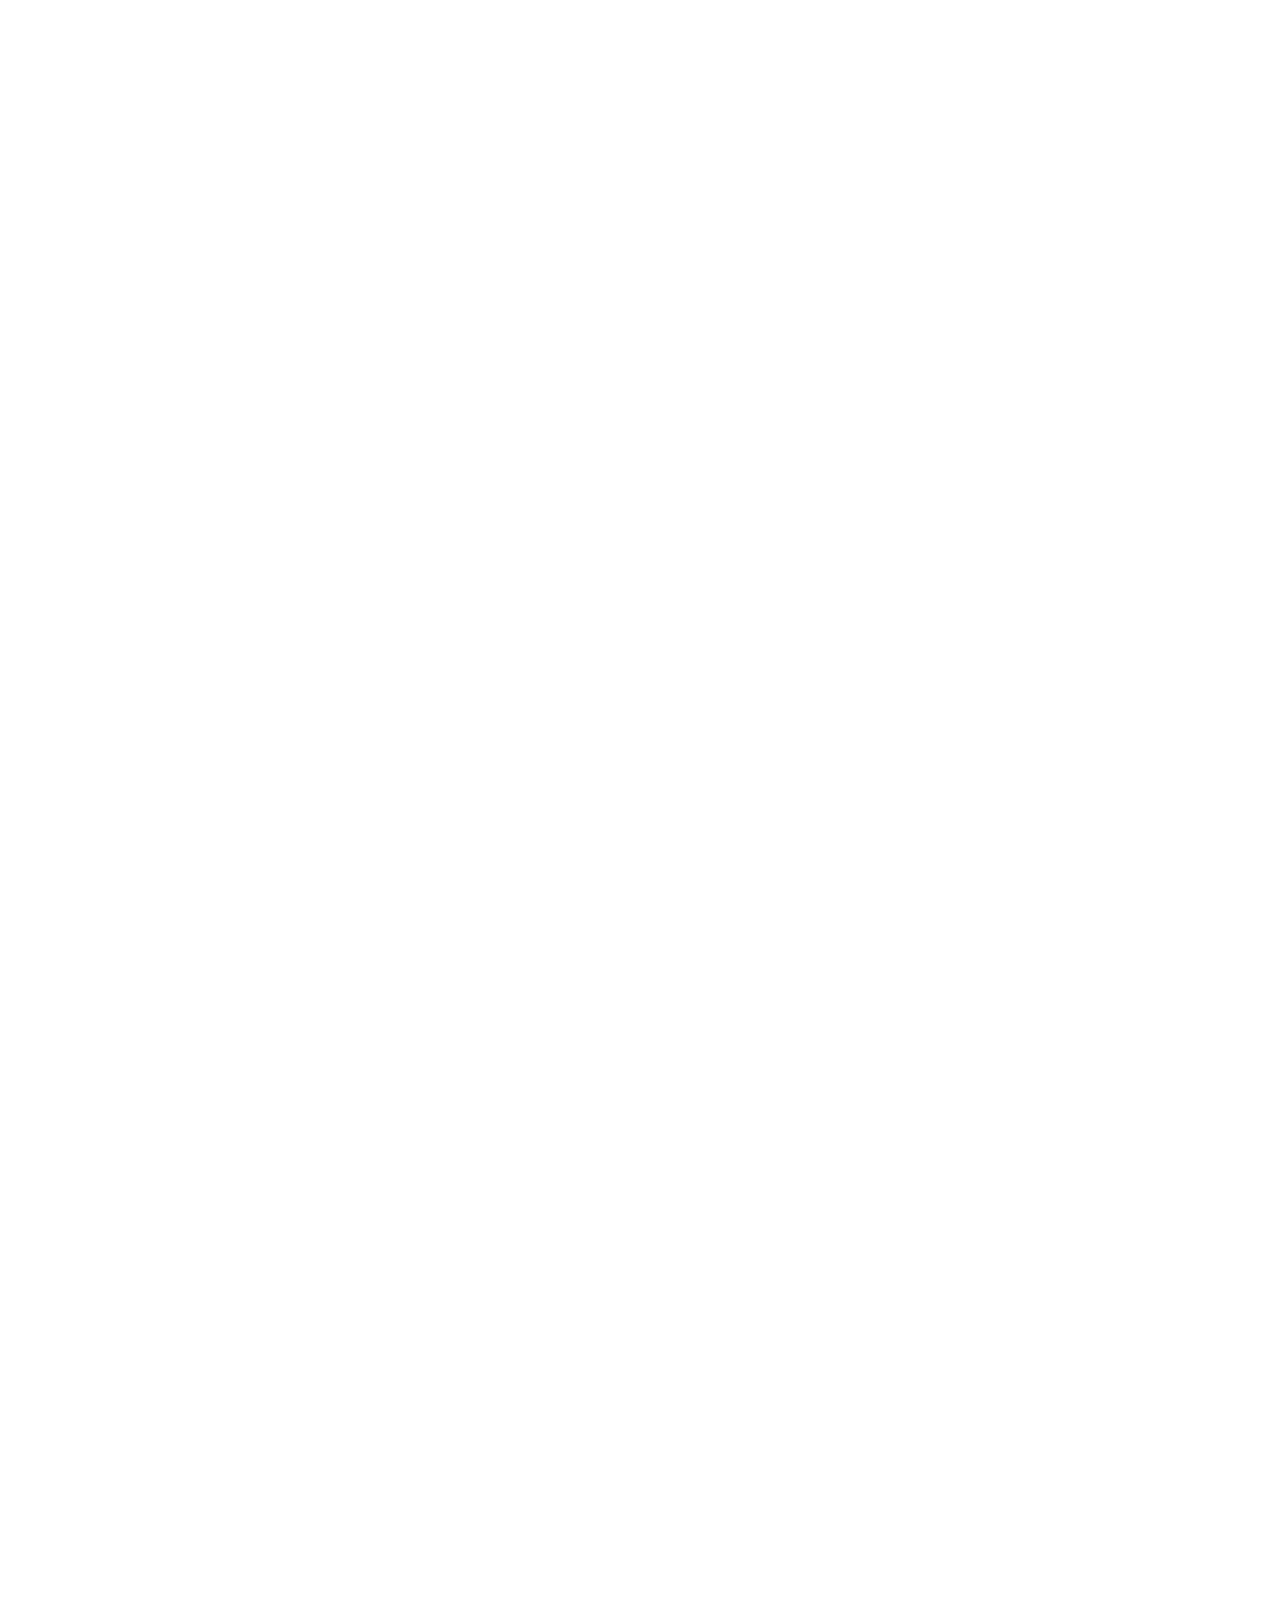
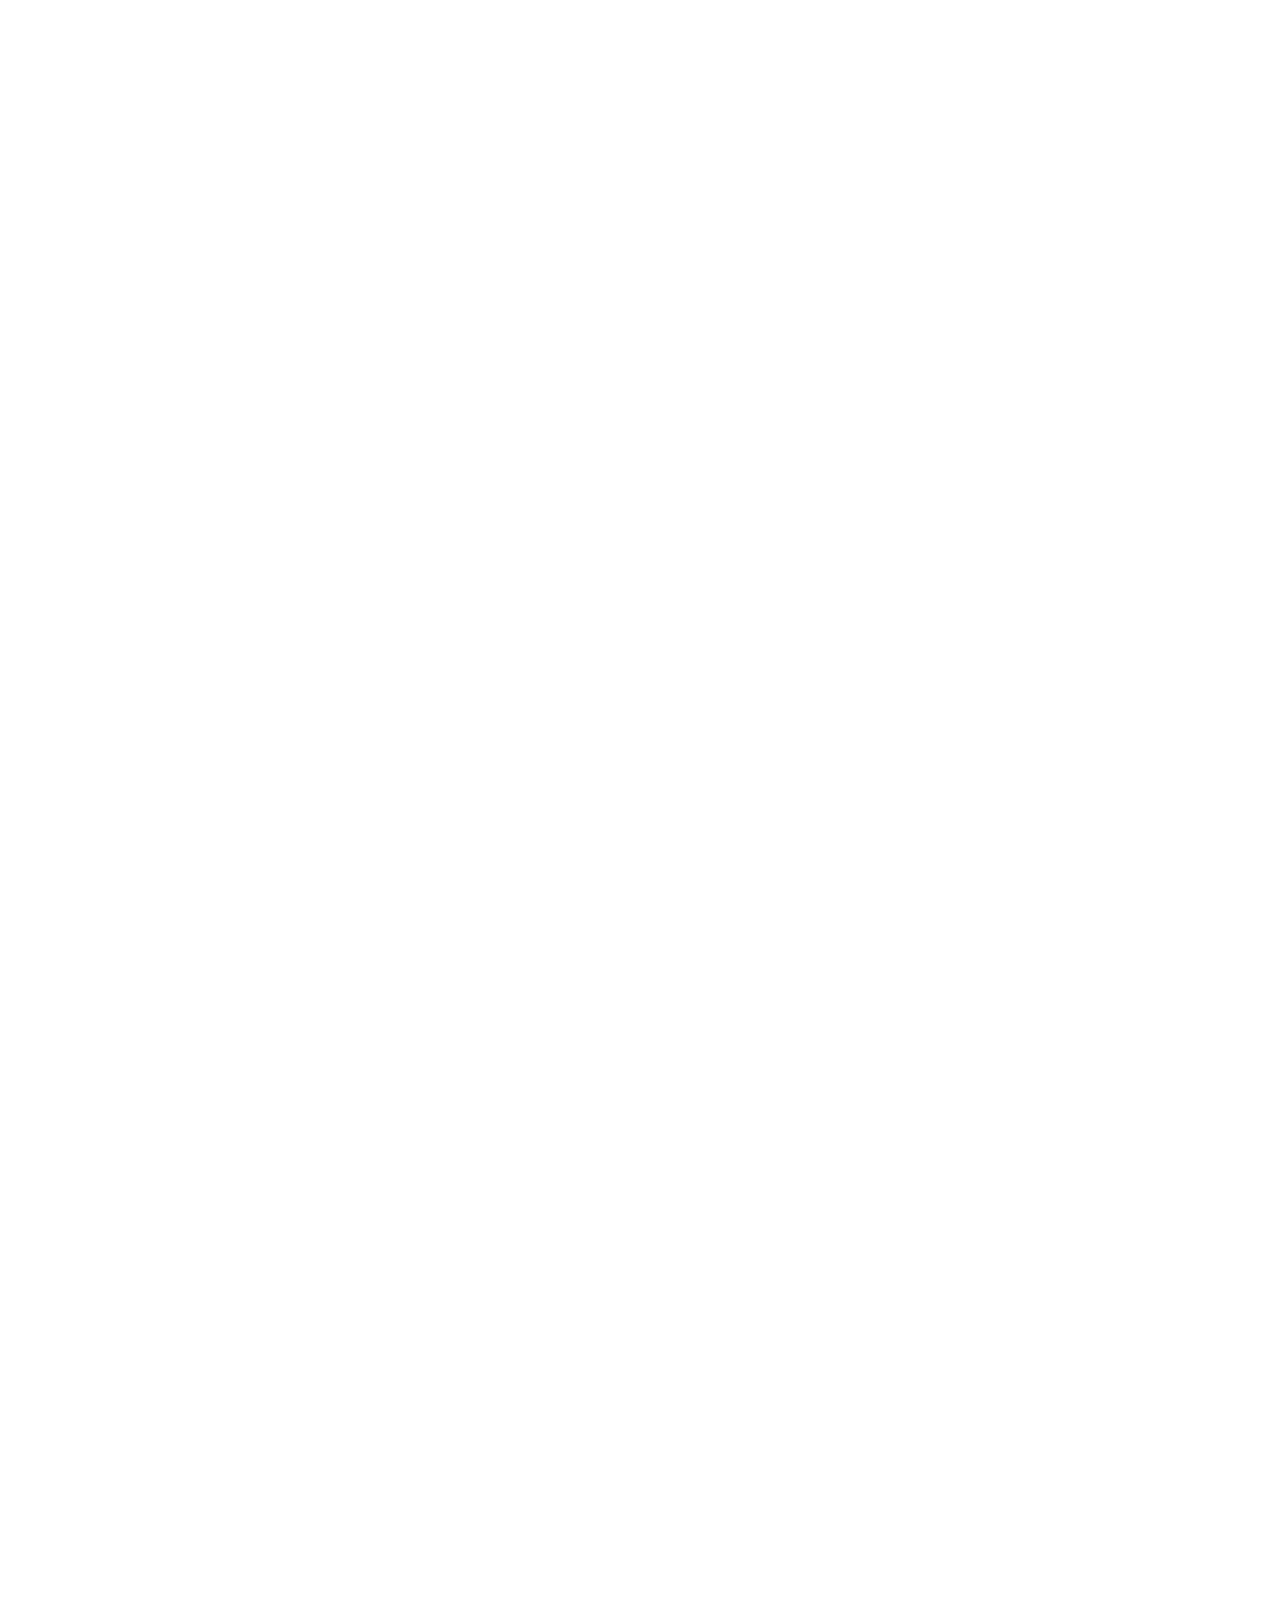
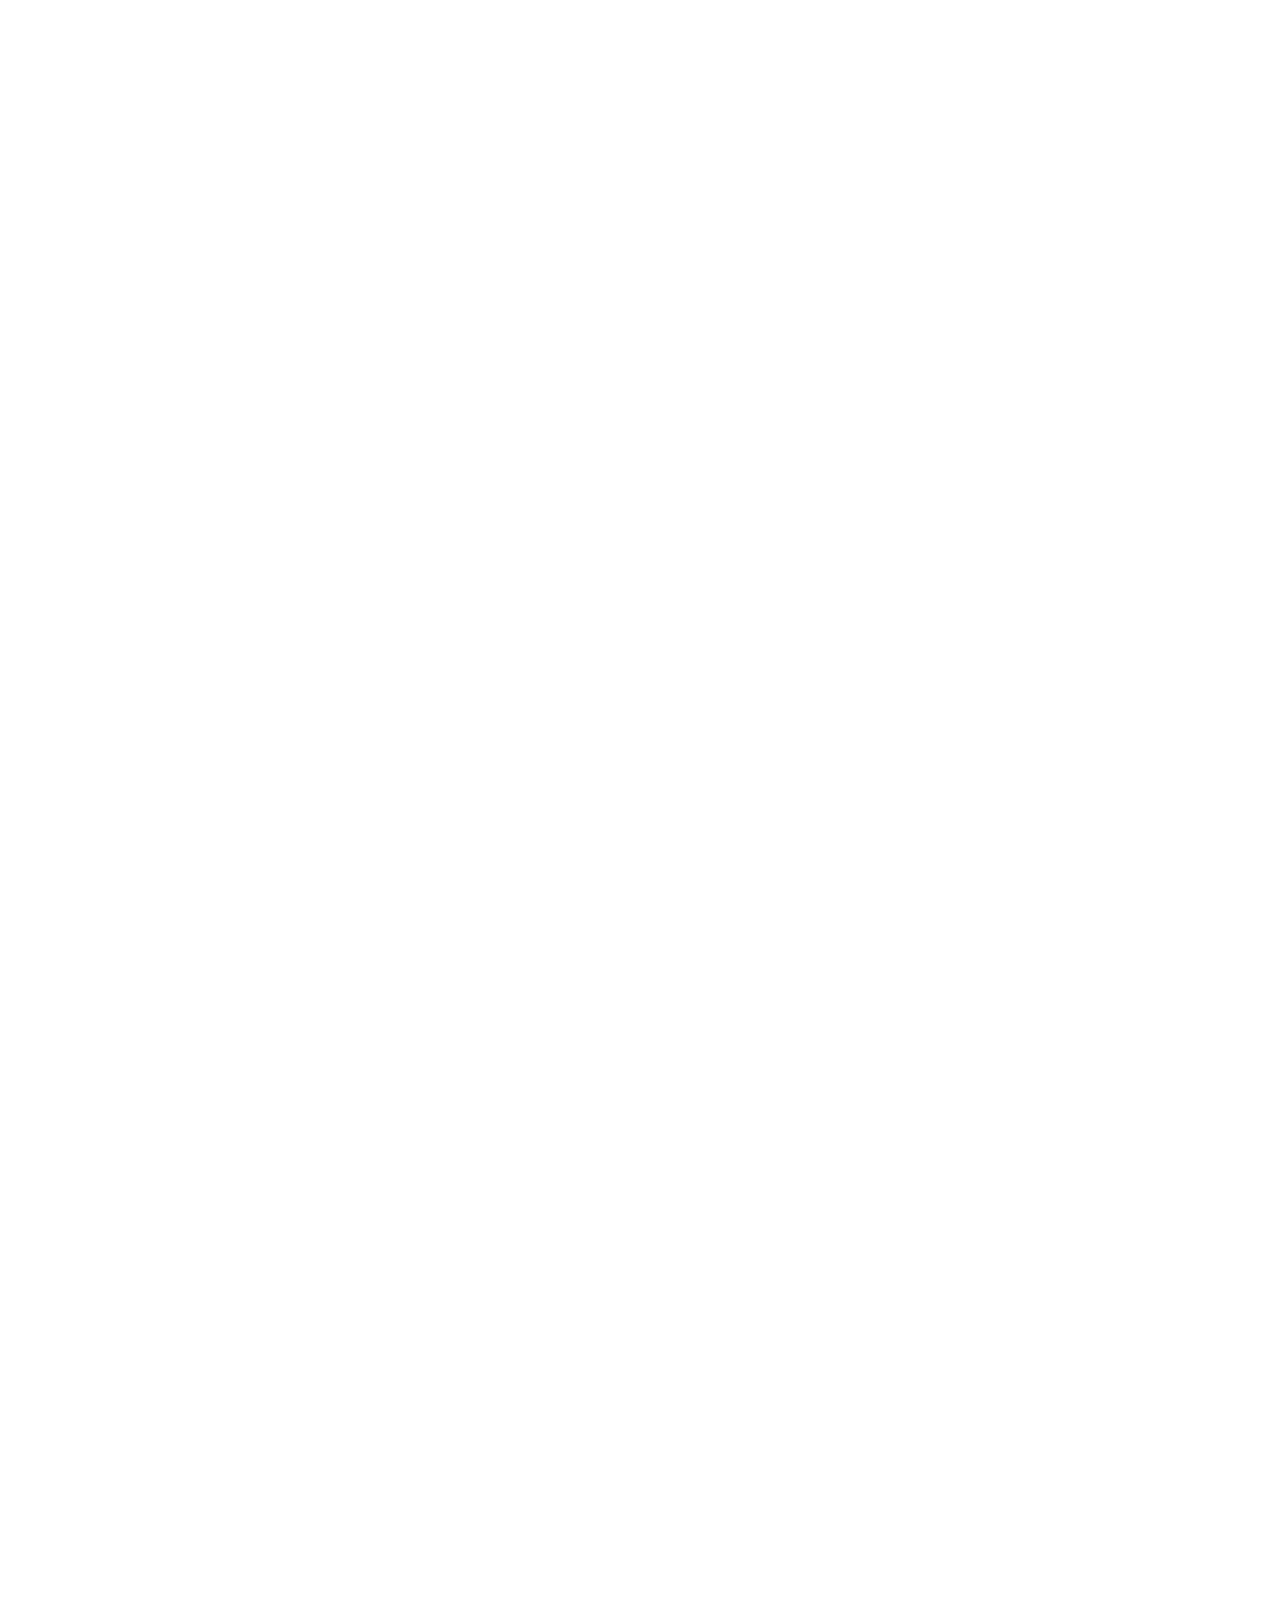
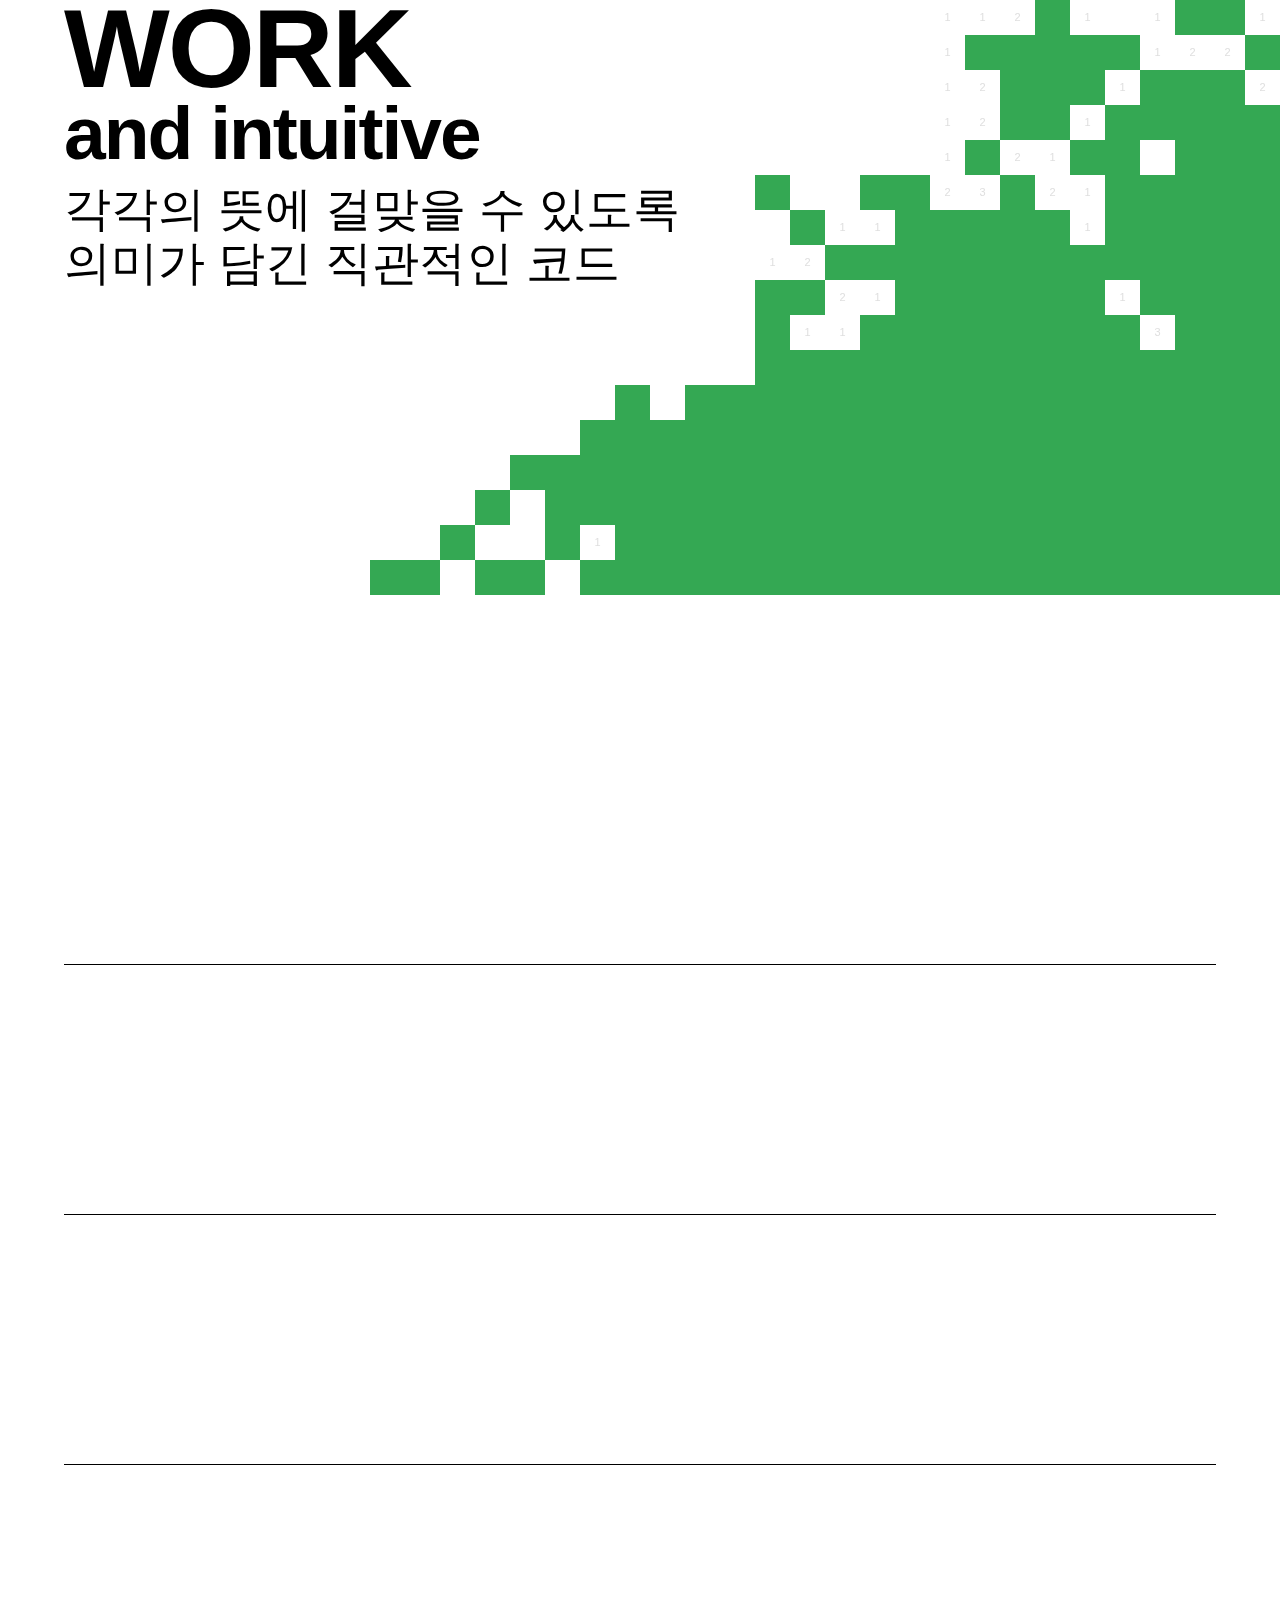
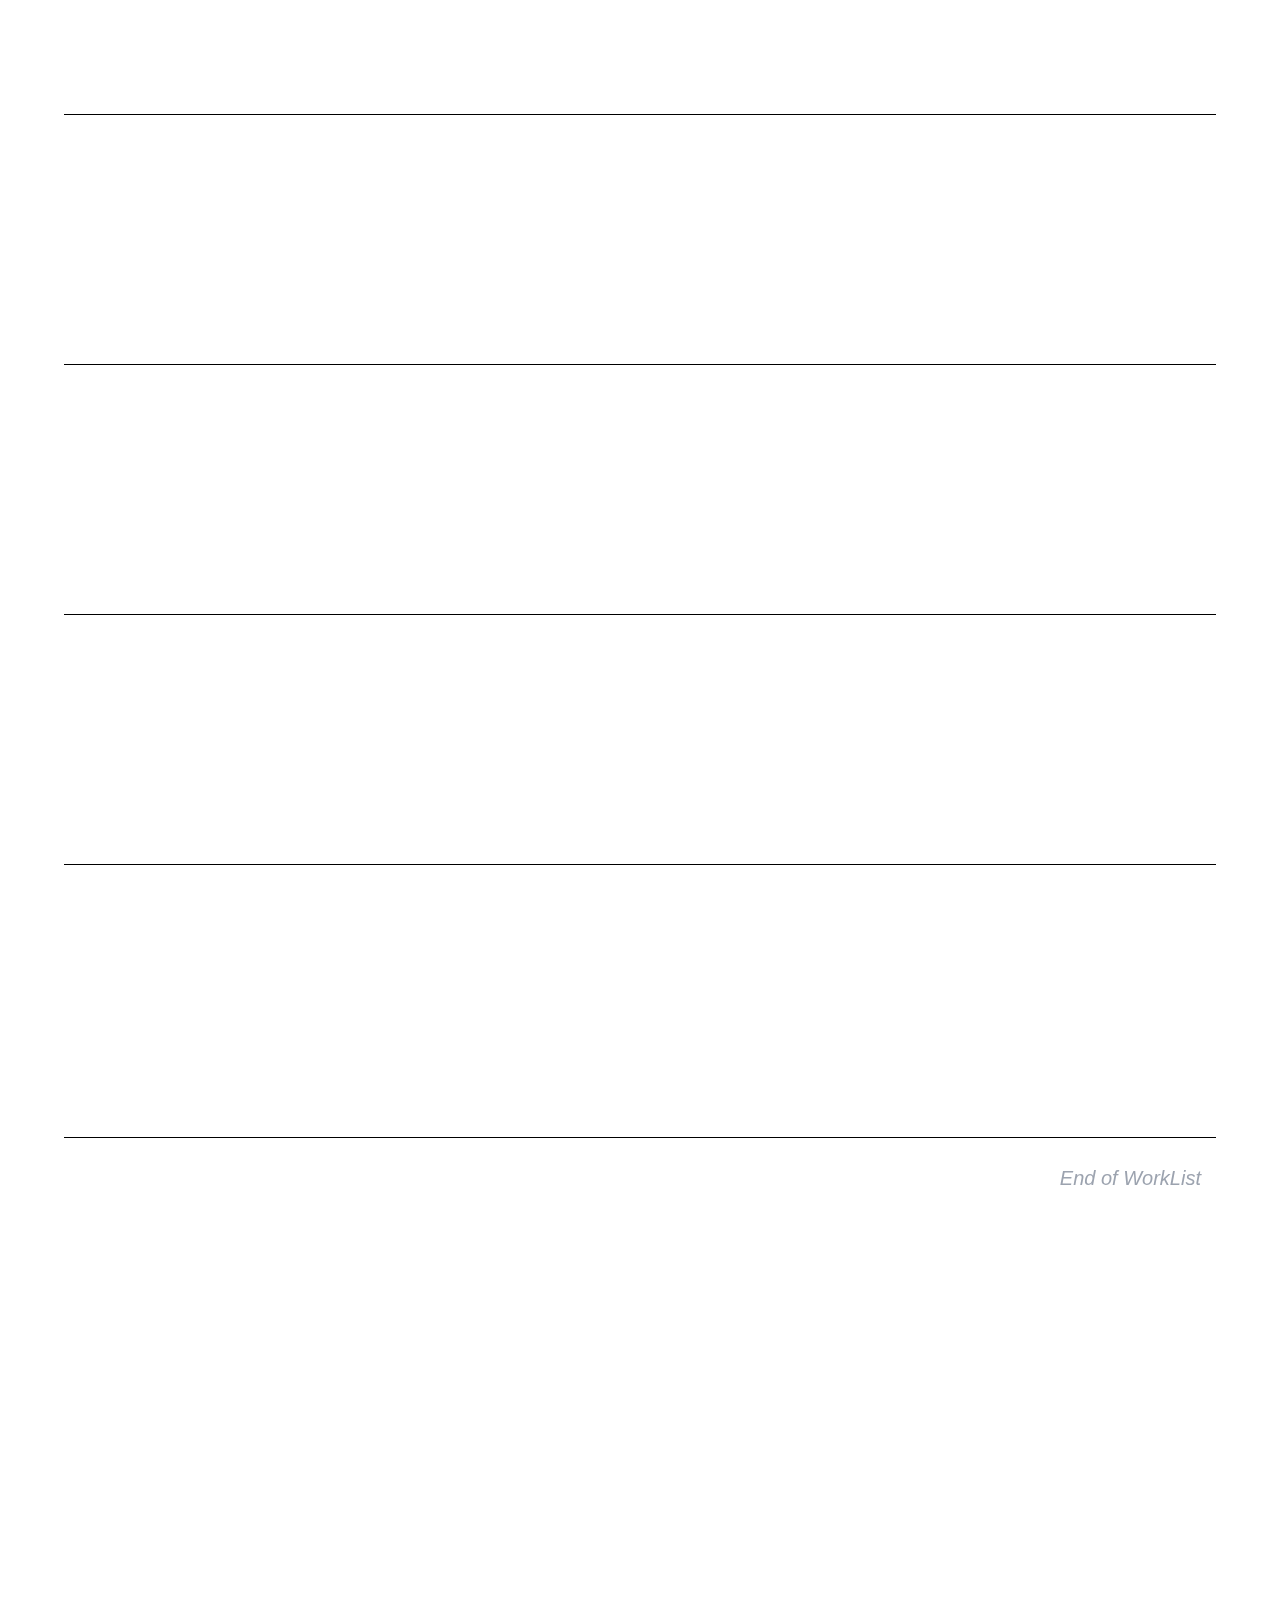
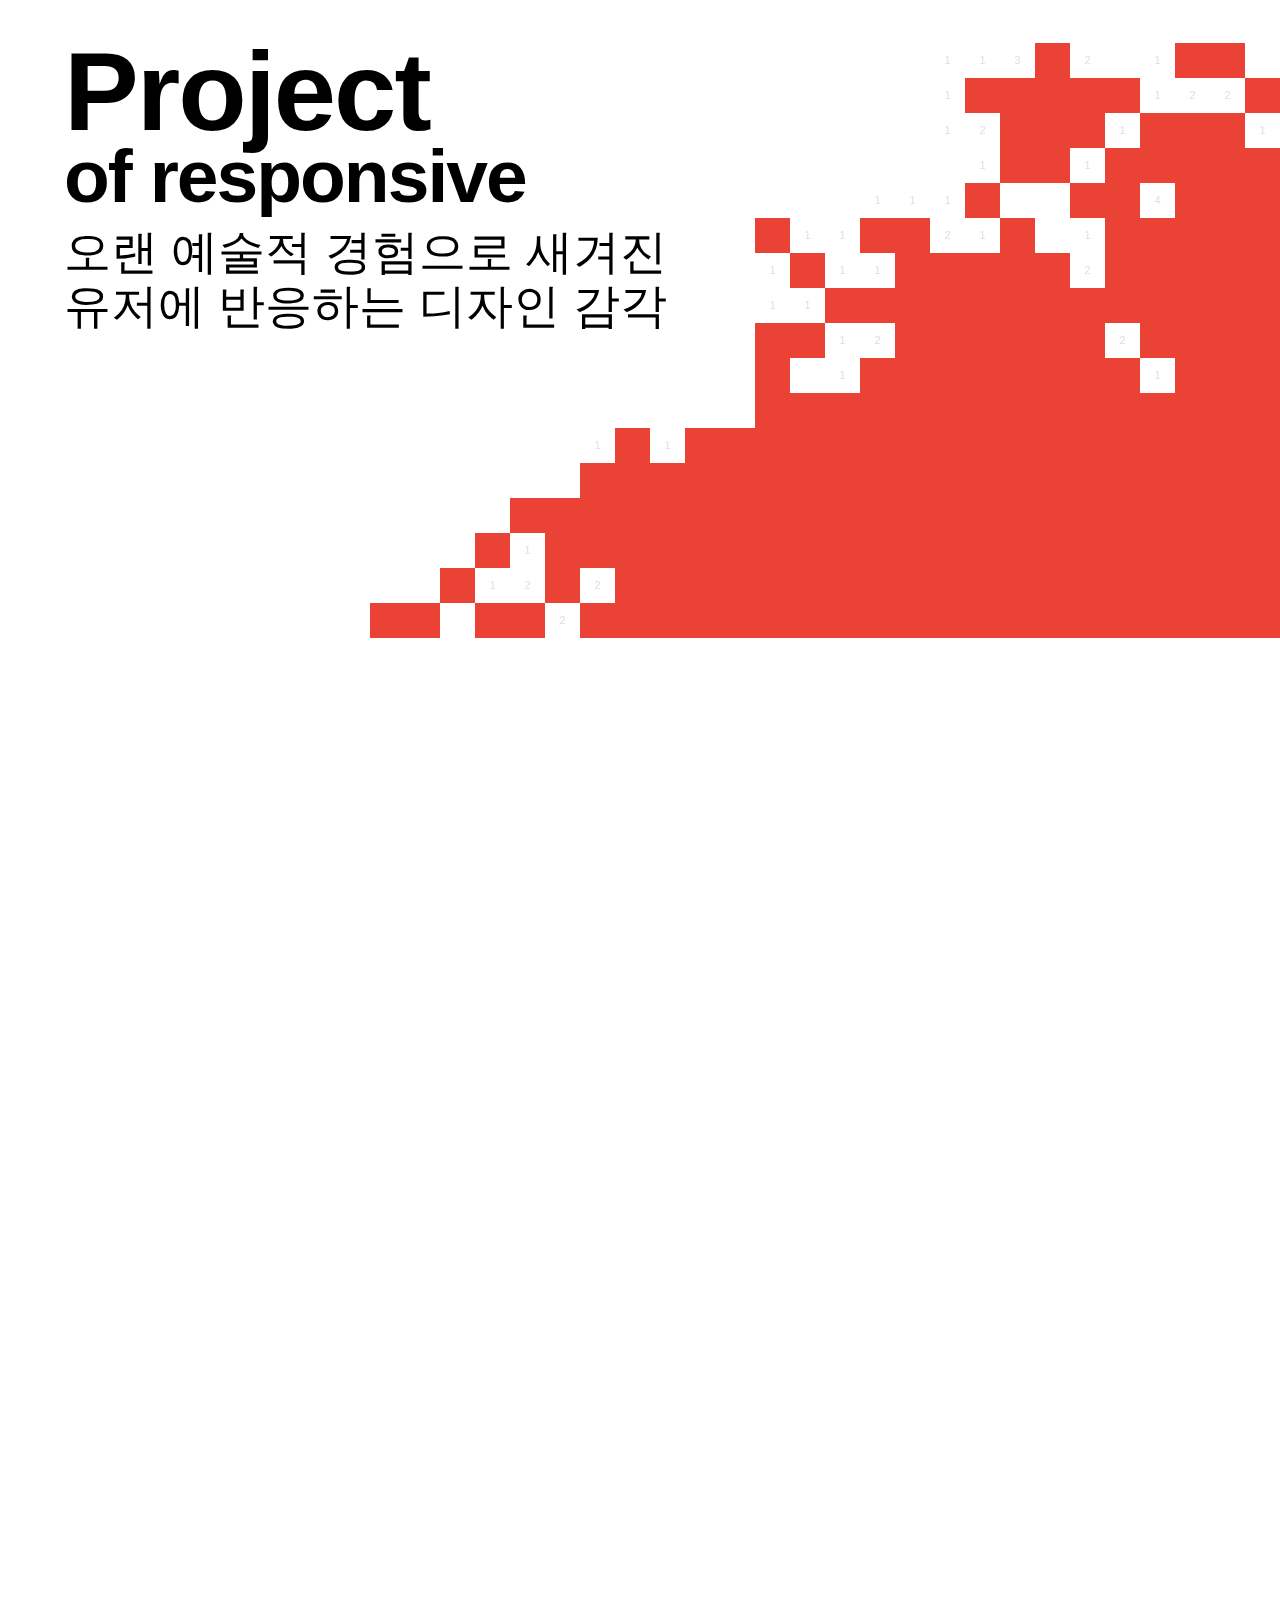
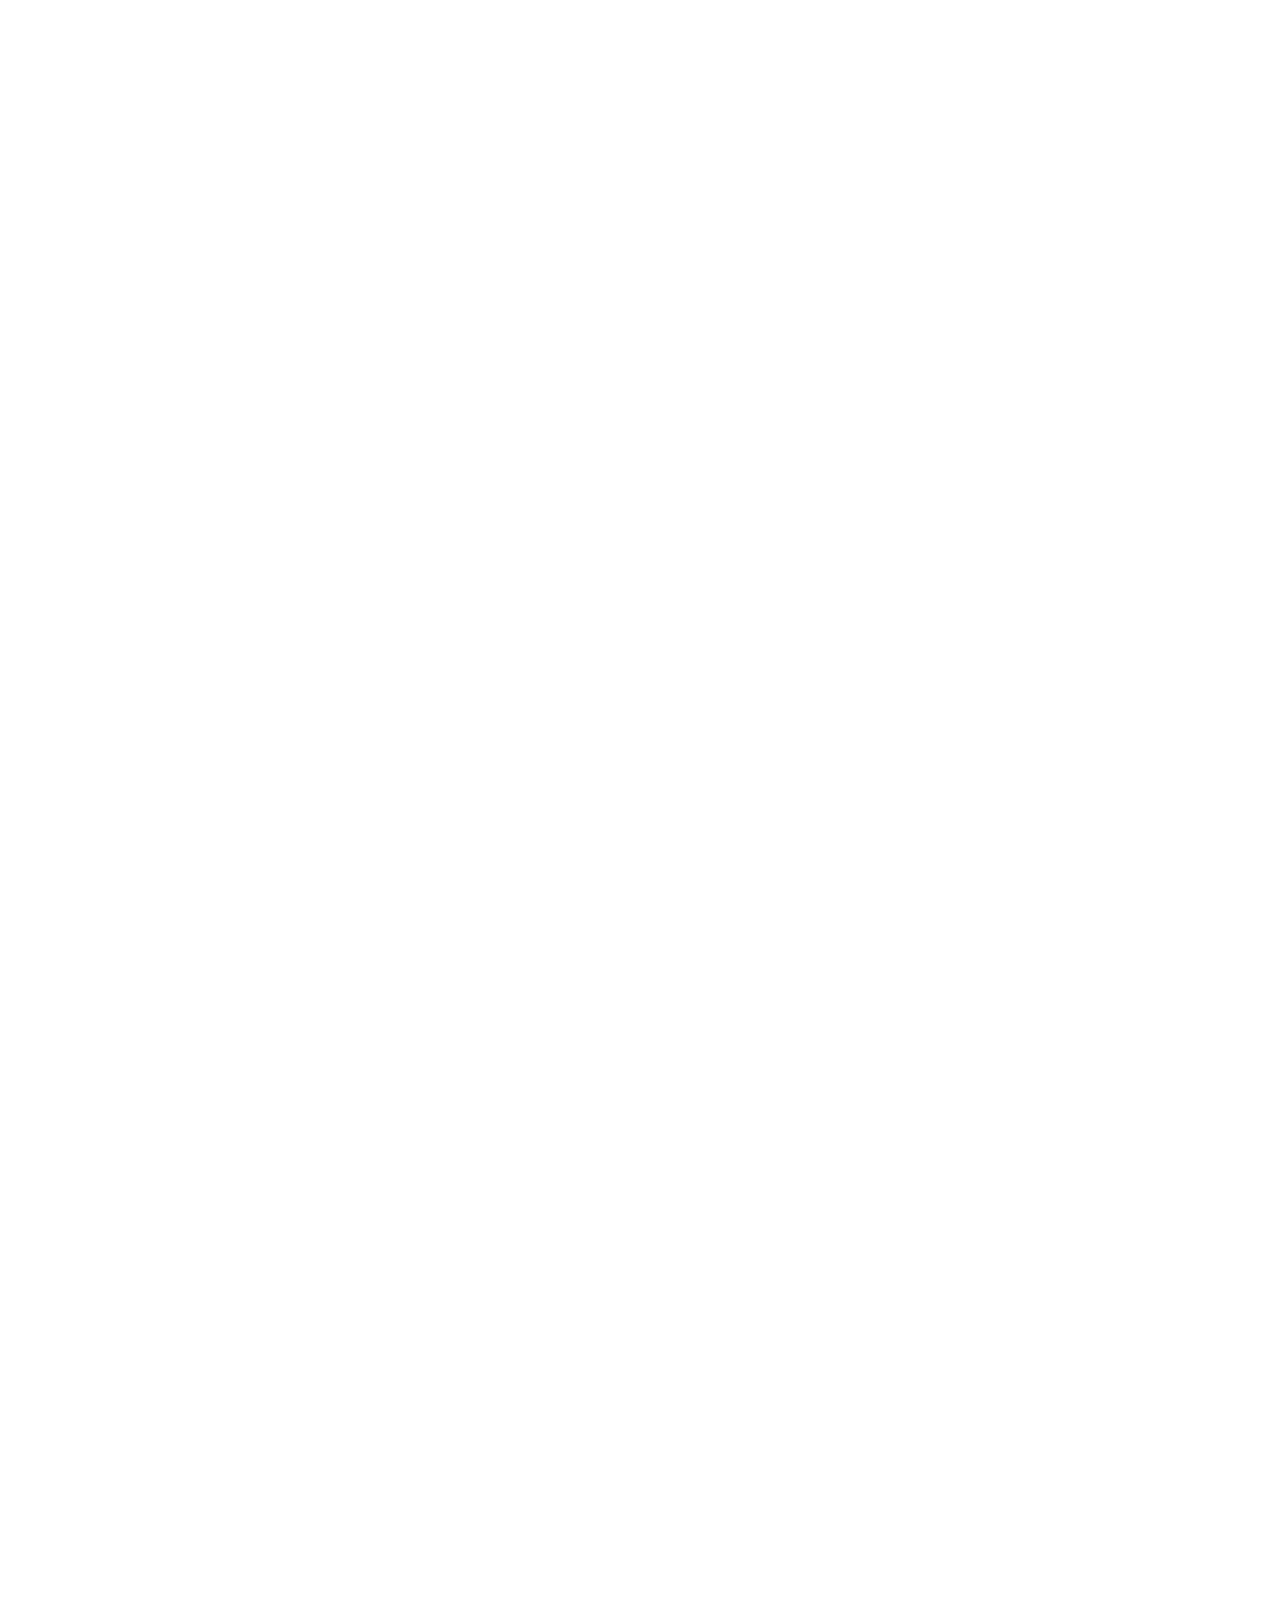
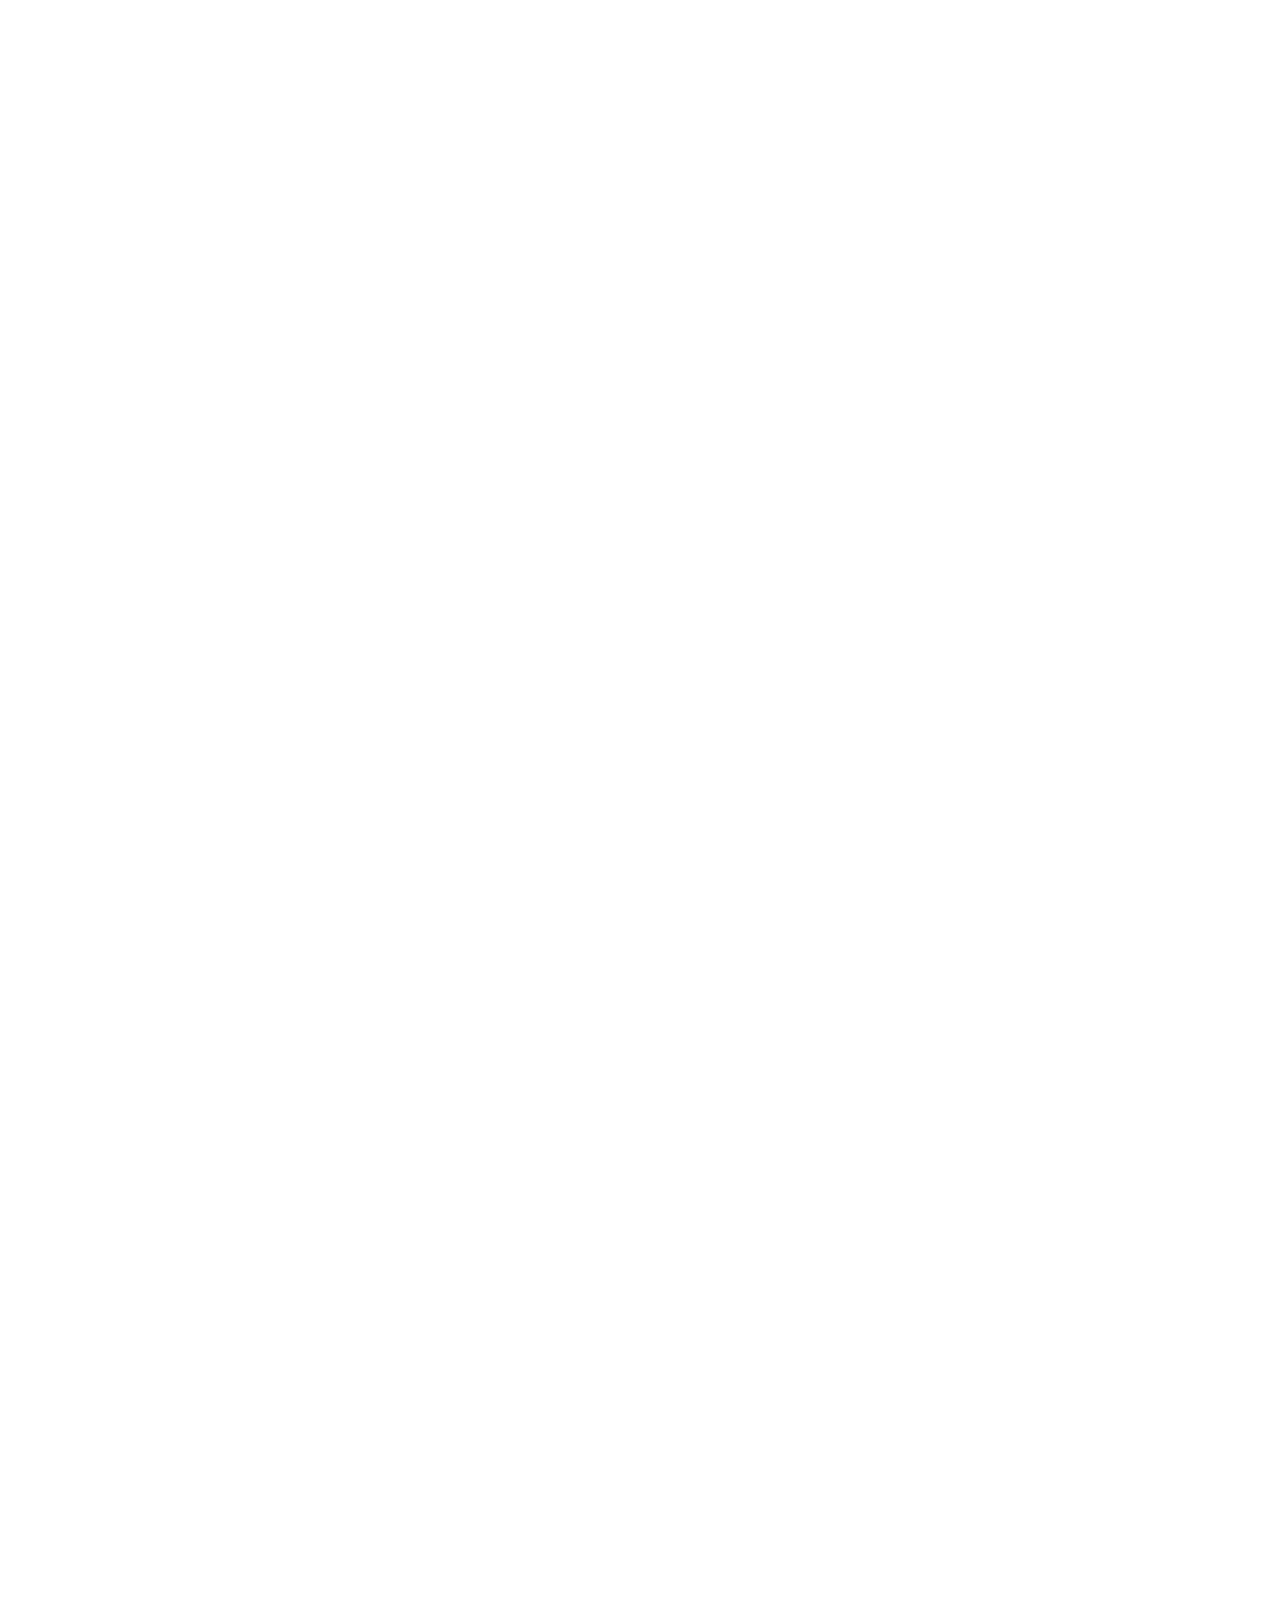
==== commit c99400c9: "[수정] work 작업물 경로 수정" ====
--- a/index.html
+++ b/index.html
@@ -9,7 +9,7 @@
     />
     <meta name="viewport" content="width=device-width, initial-scale=1.0" />
     <title>myFirstPortfolio</title>
-    <script type="module" crossorigin src="./assets/index-Q_ftR7--.js"></script>
+    <script type="module" crossorigin src="./assets/index-B24BGe9C.js"></script>
     <link rel="stylesheet" crossorigin href="./assets/index-jLAzlCdE.css" />
   </head>
   <body>
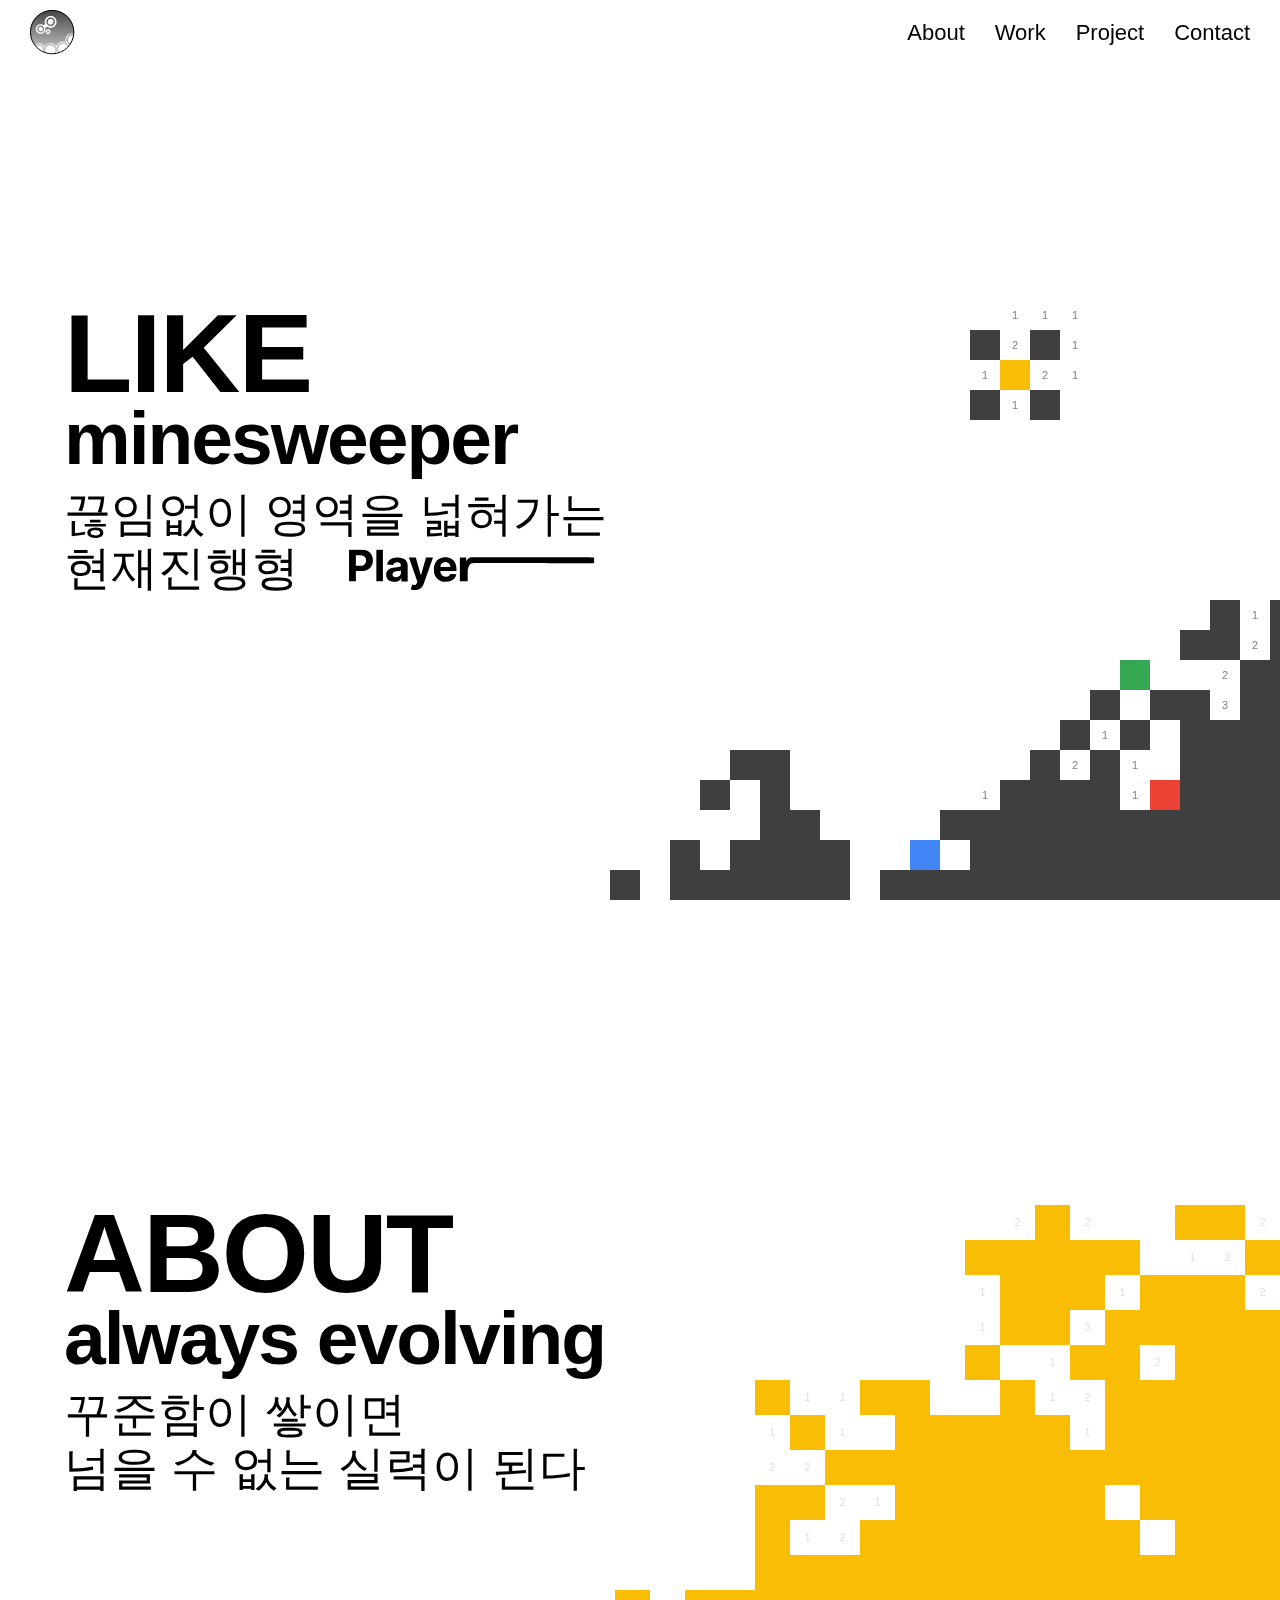
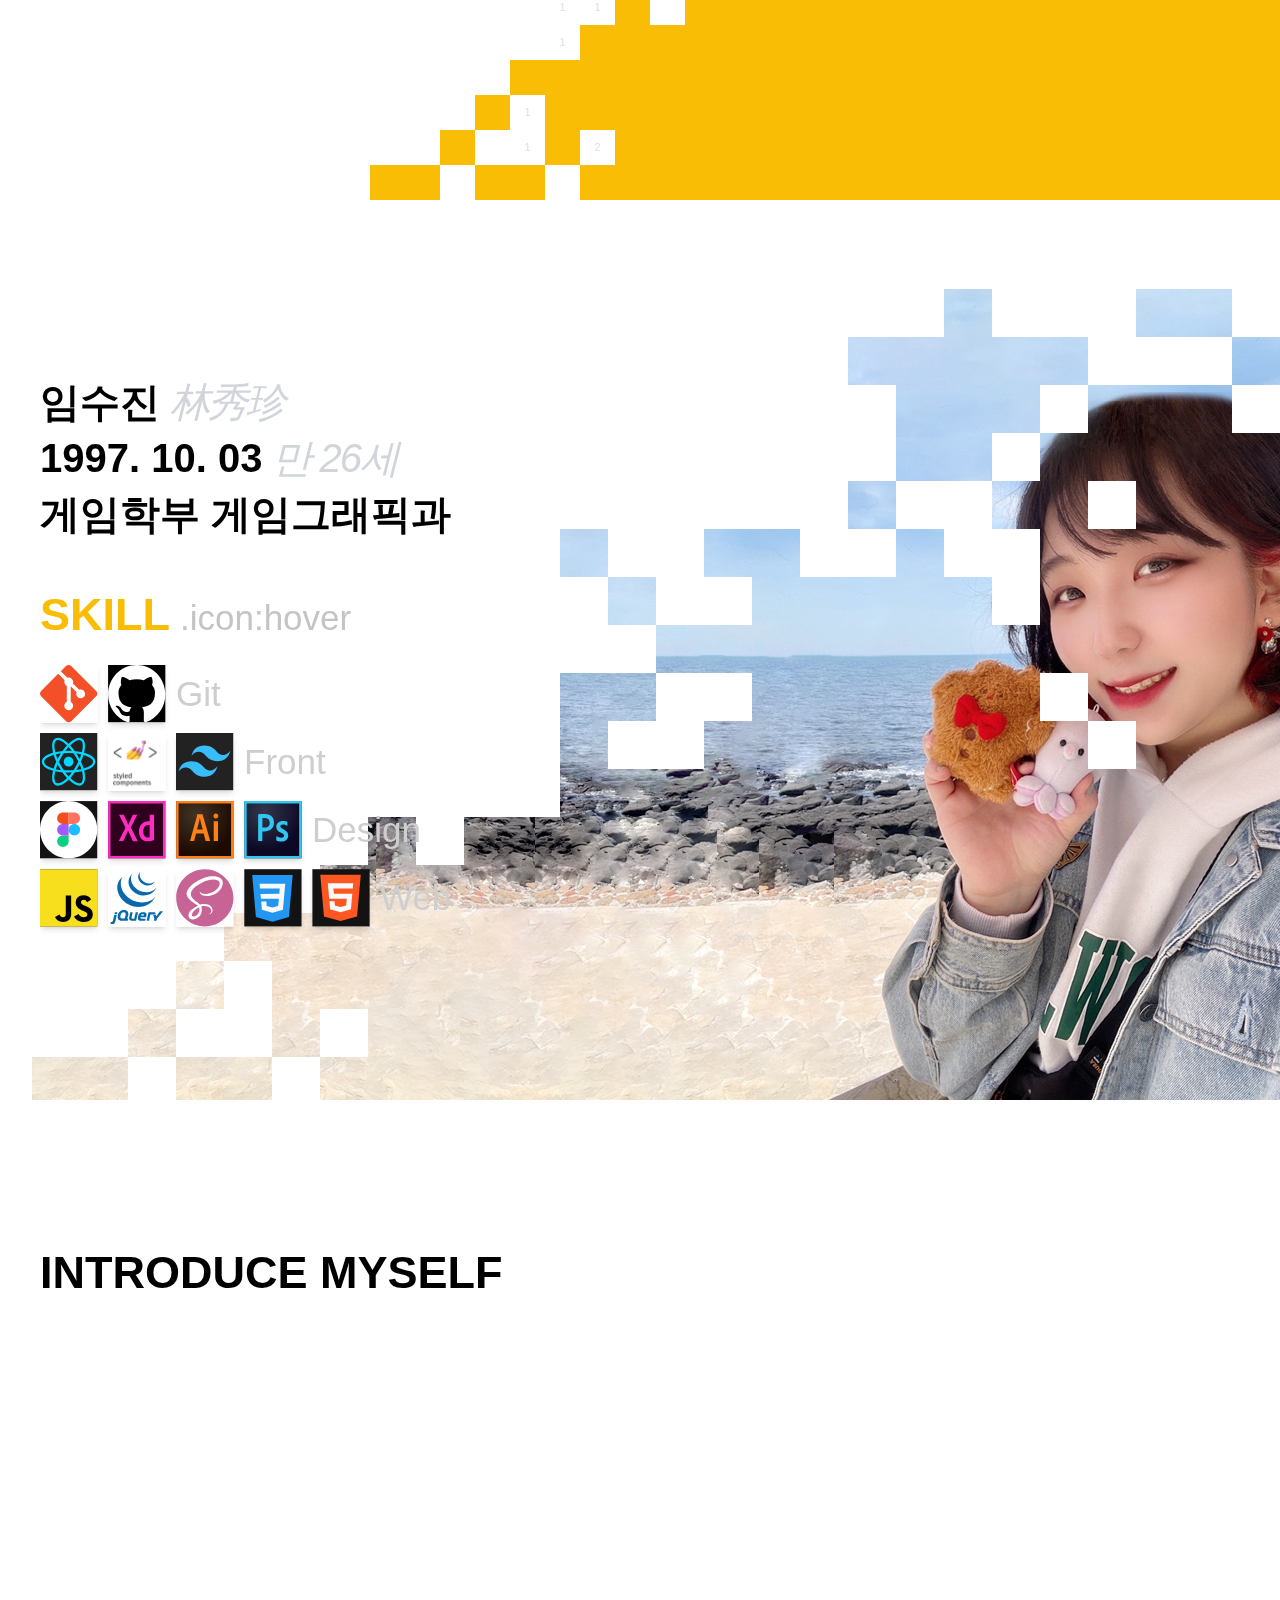
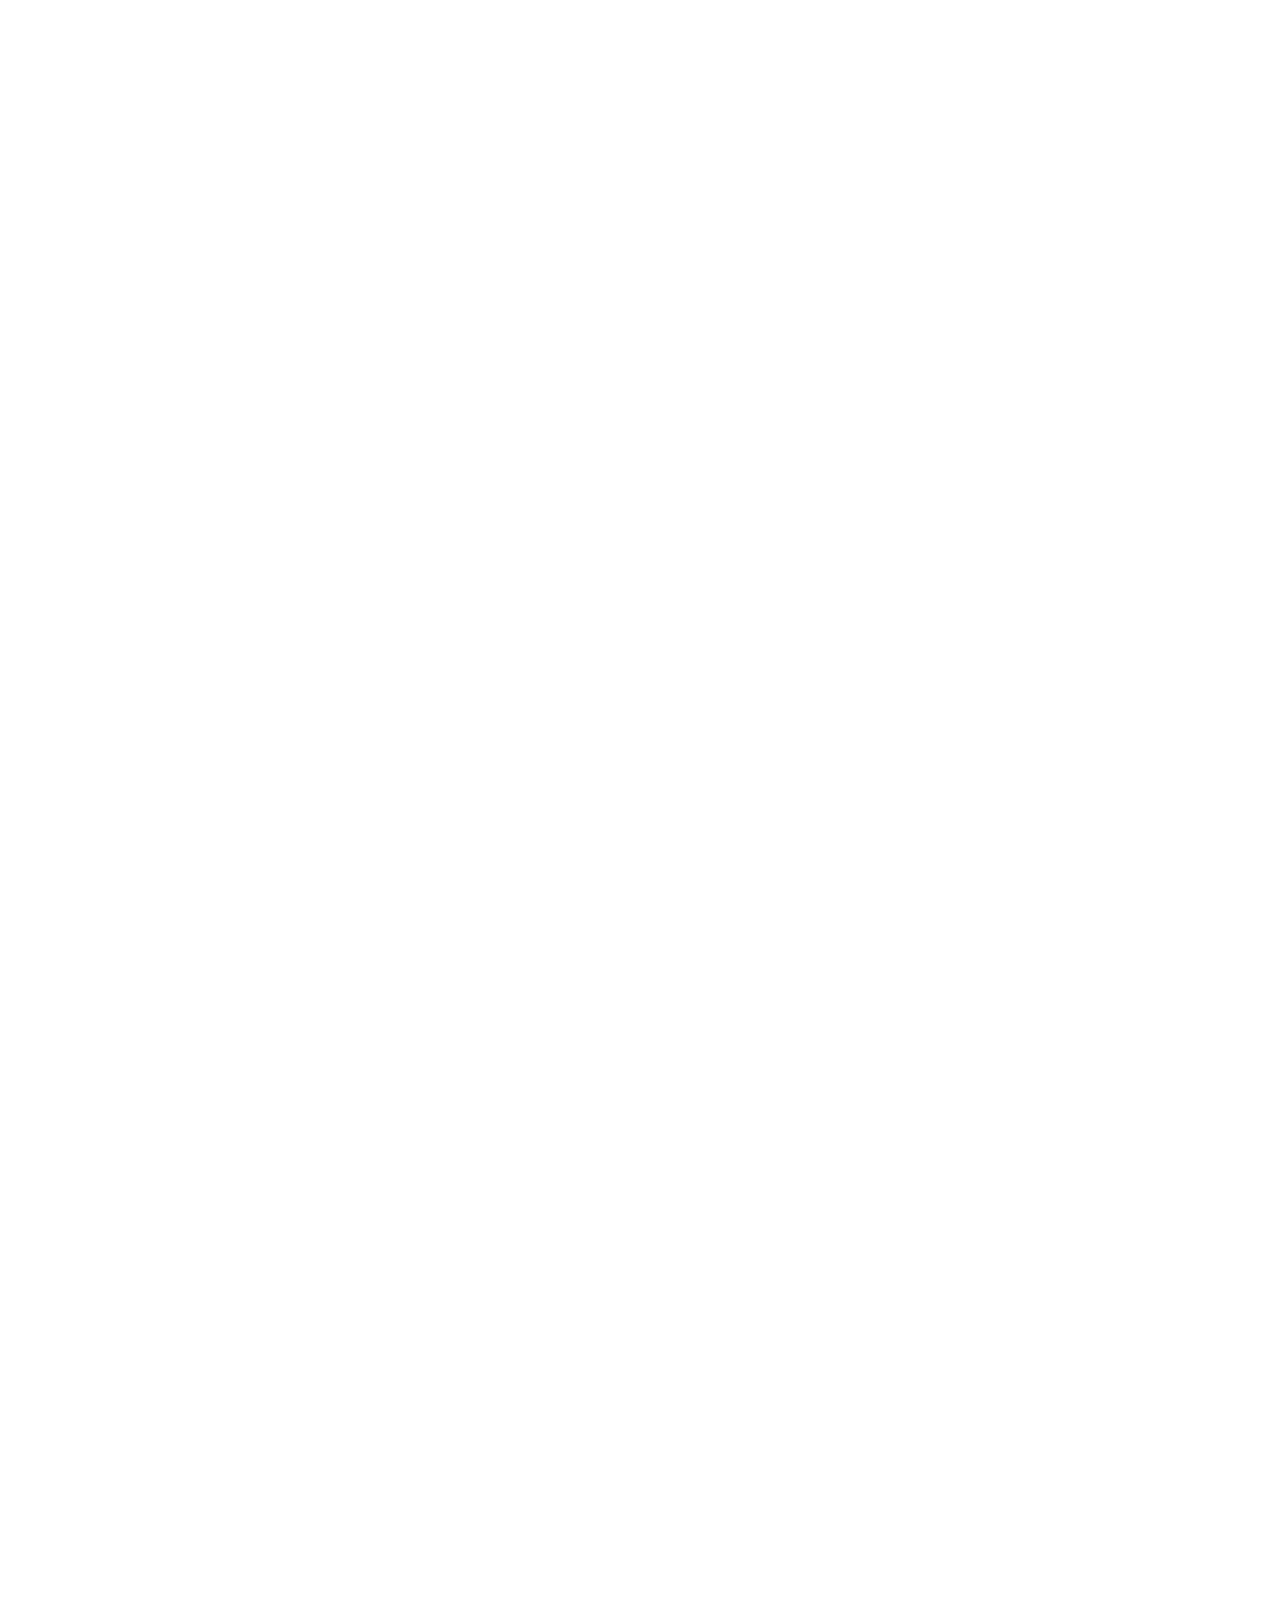
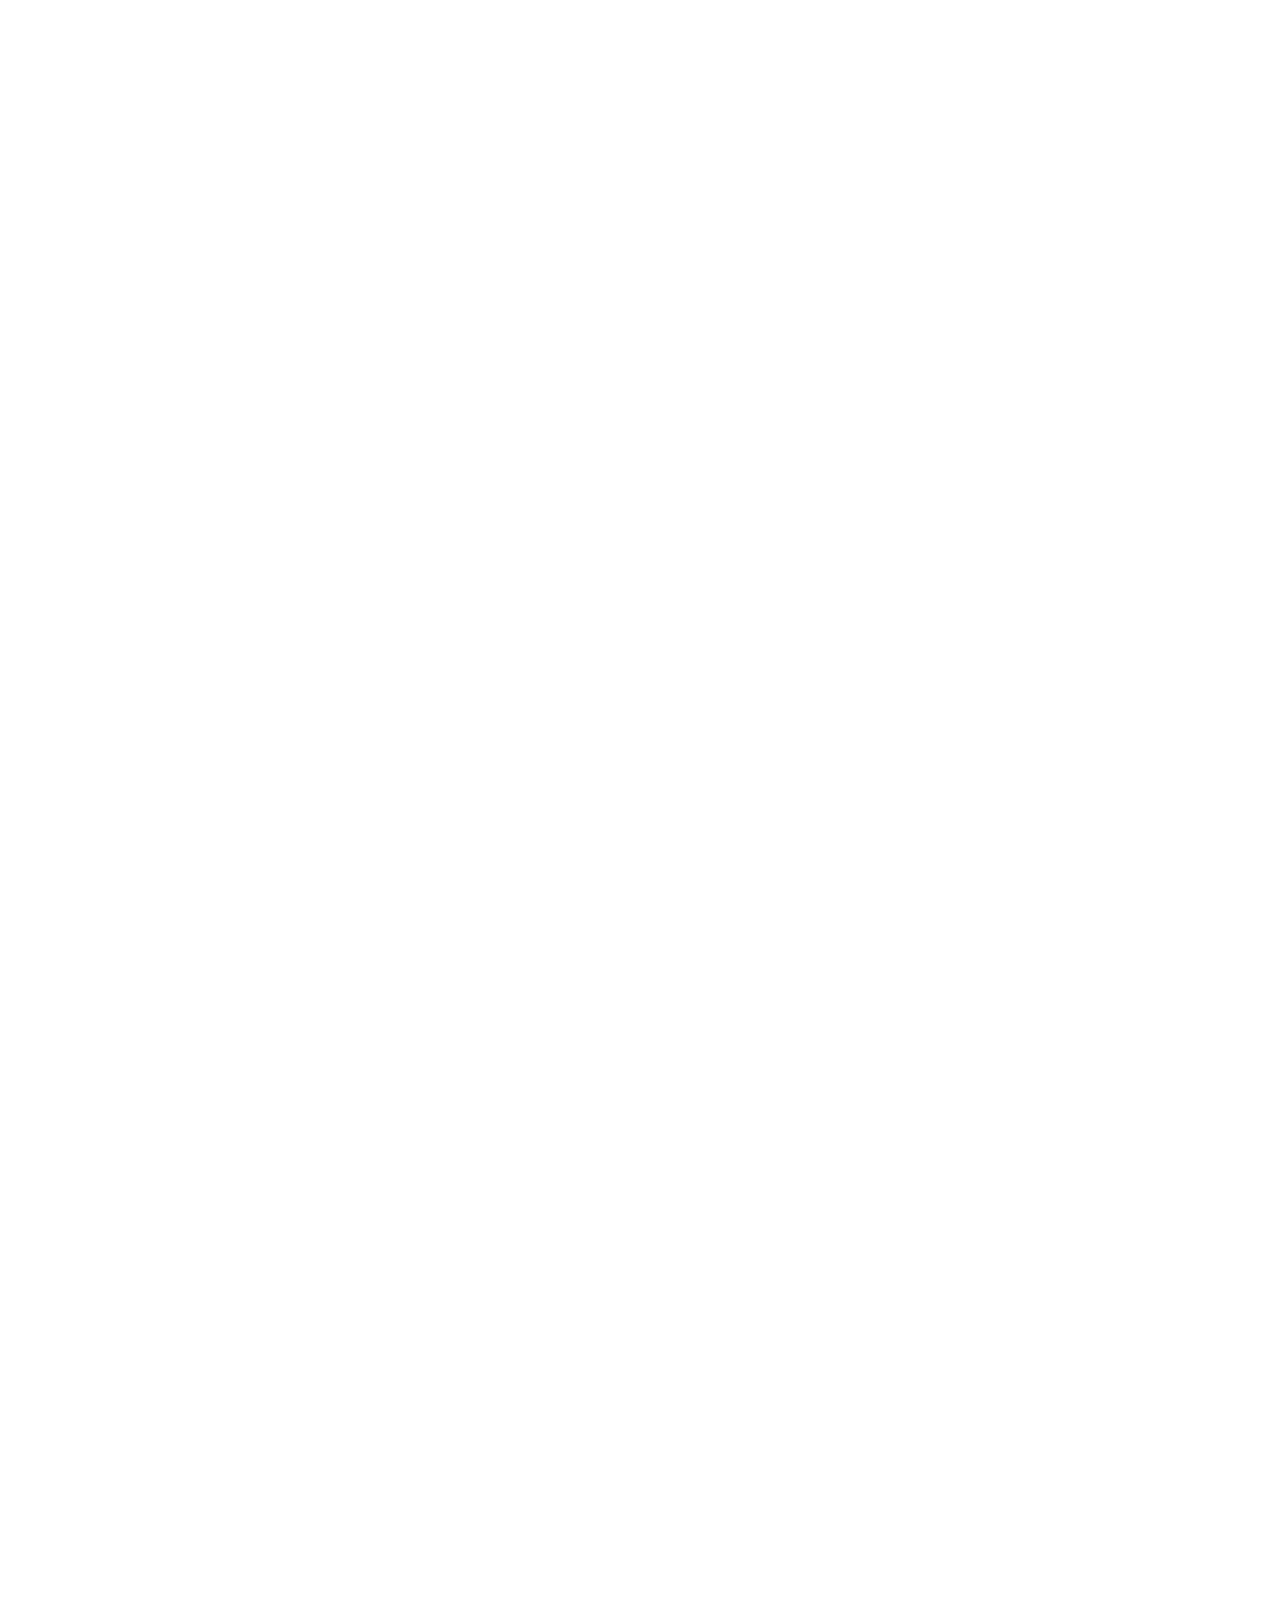
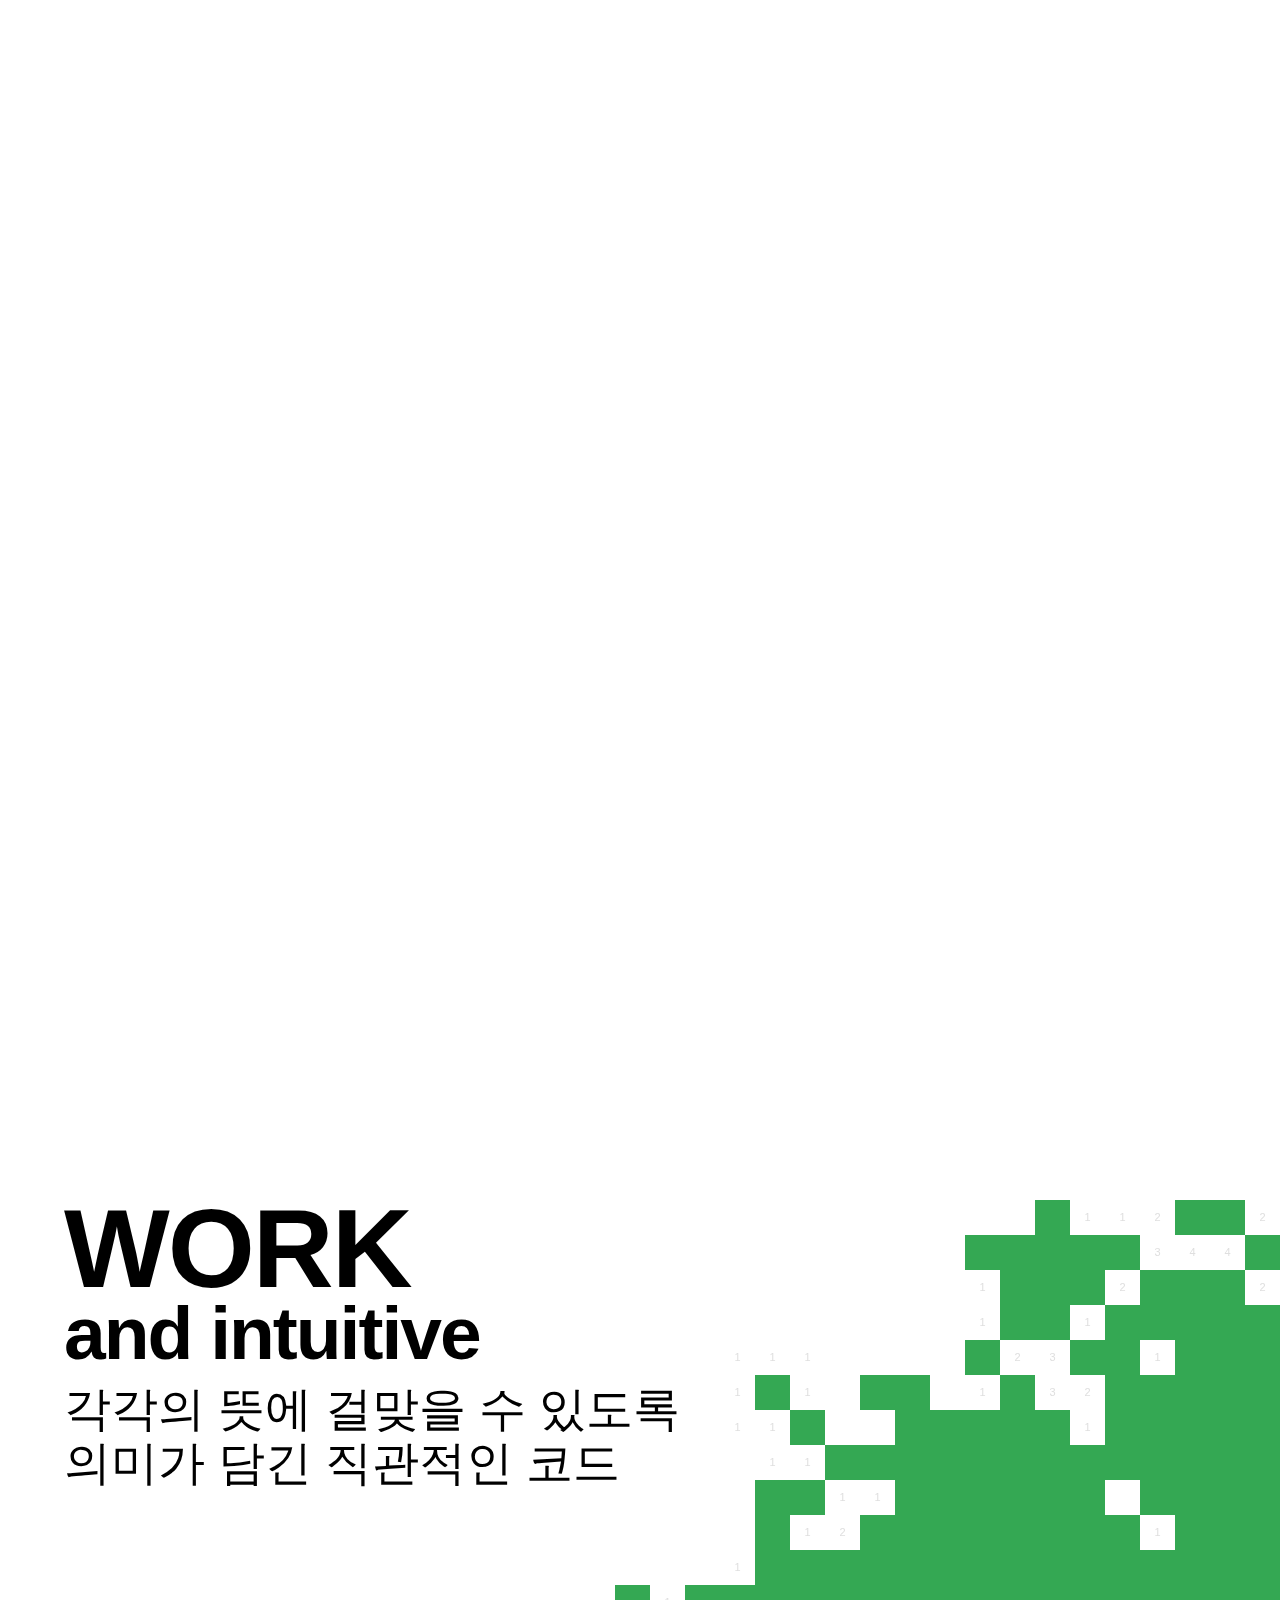
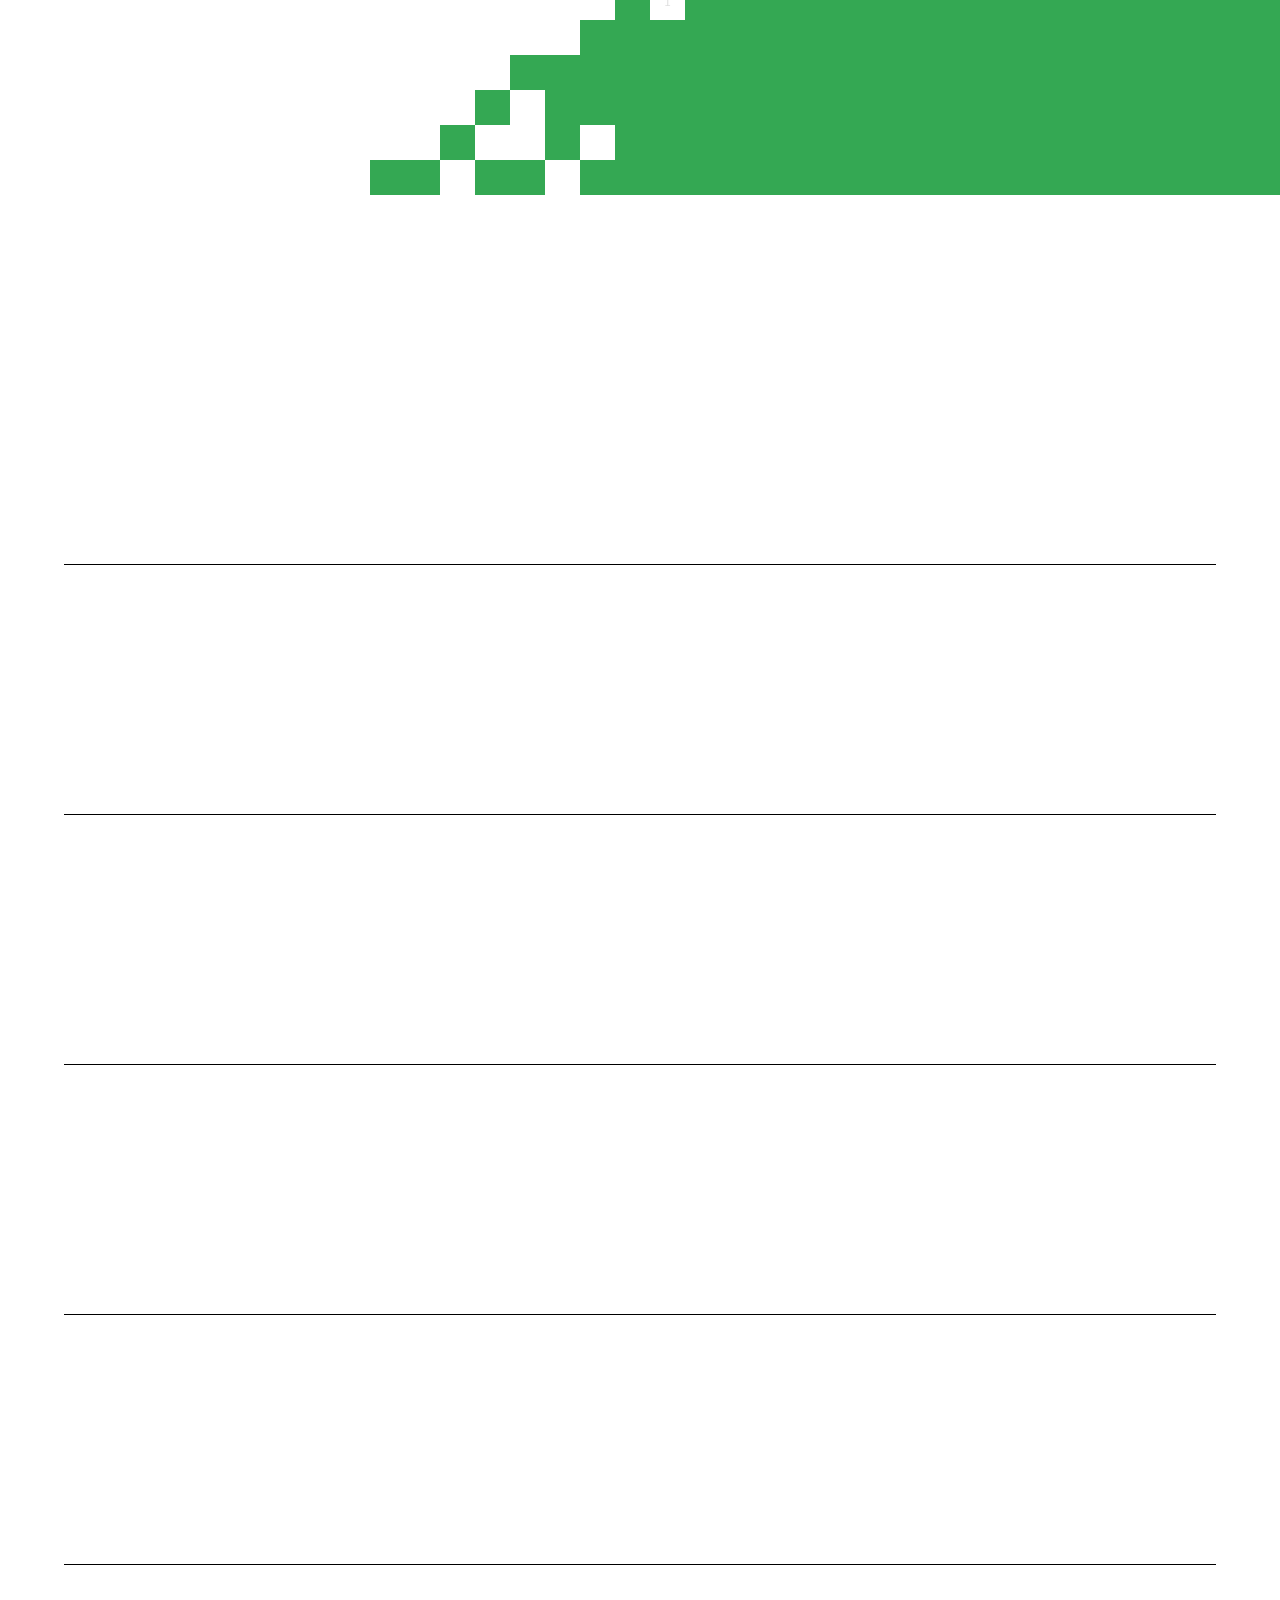
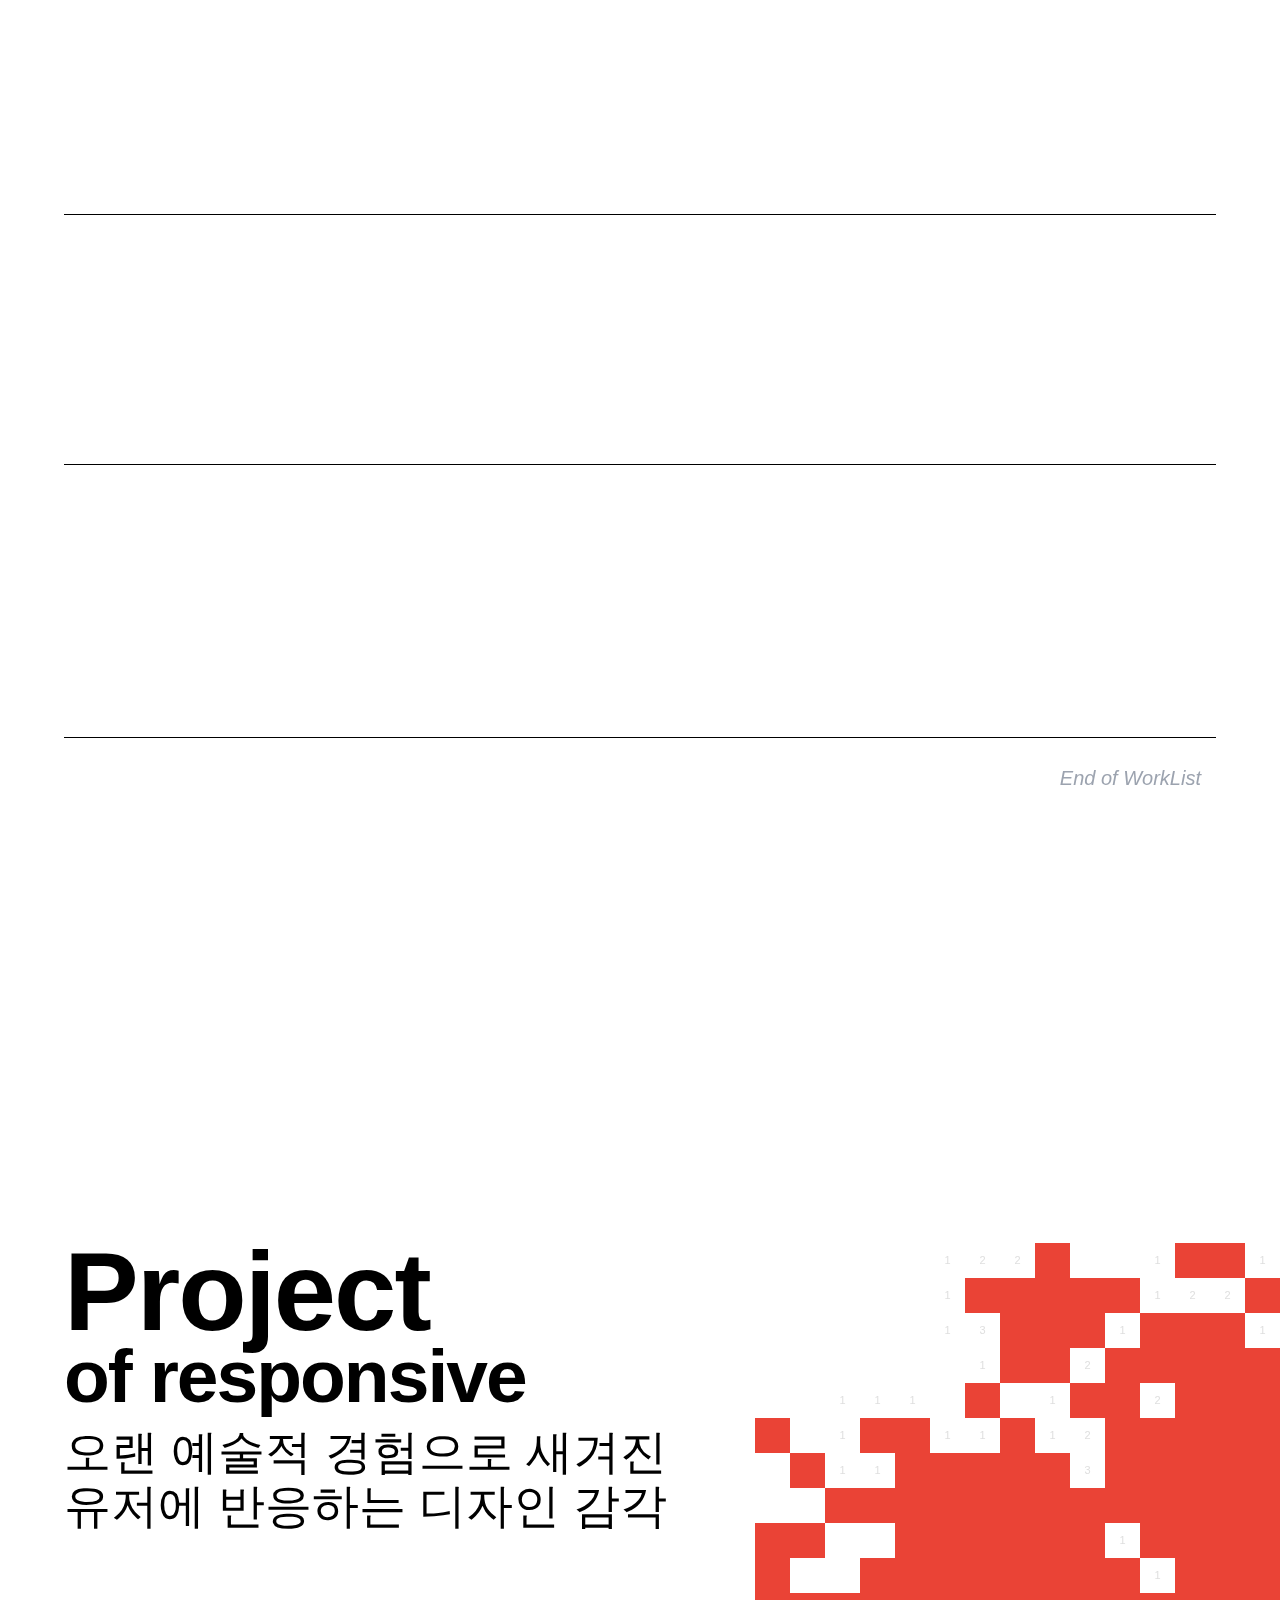
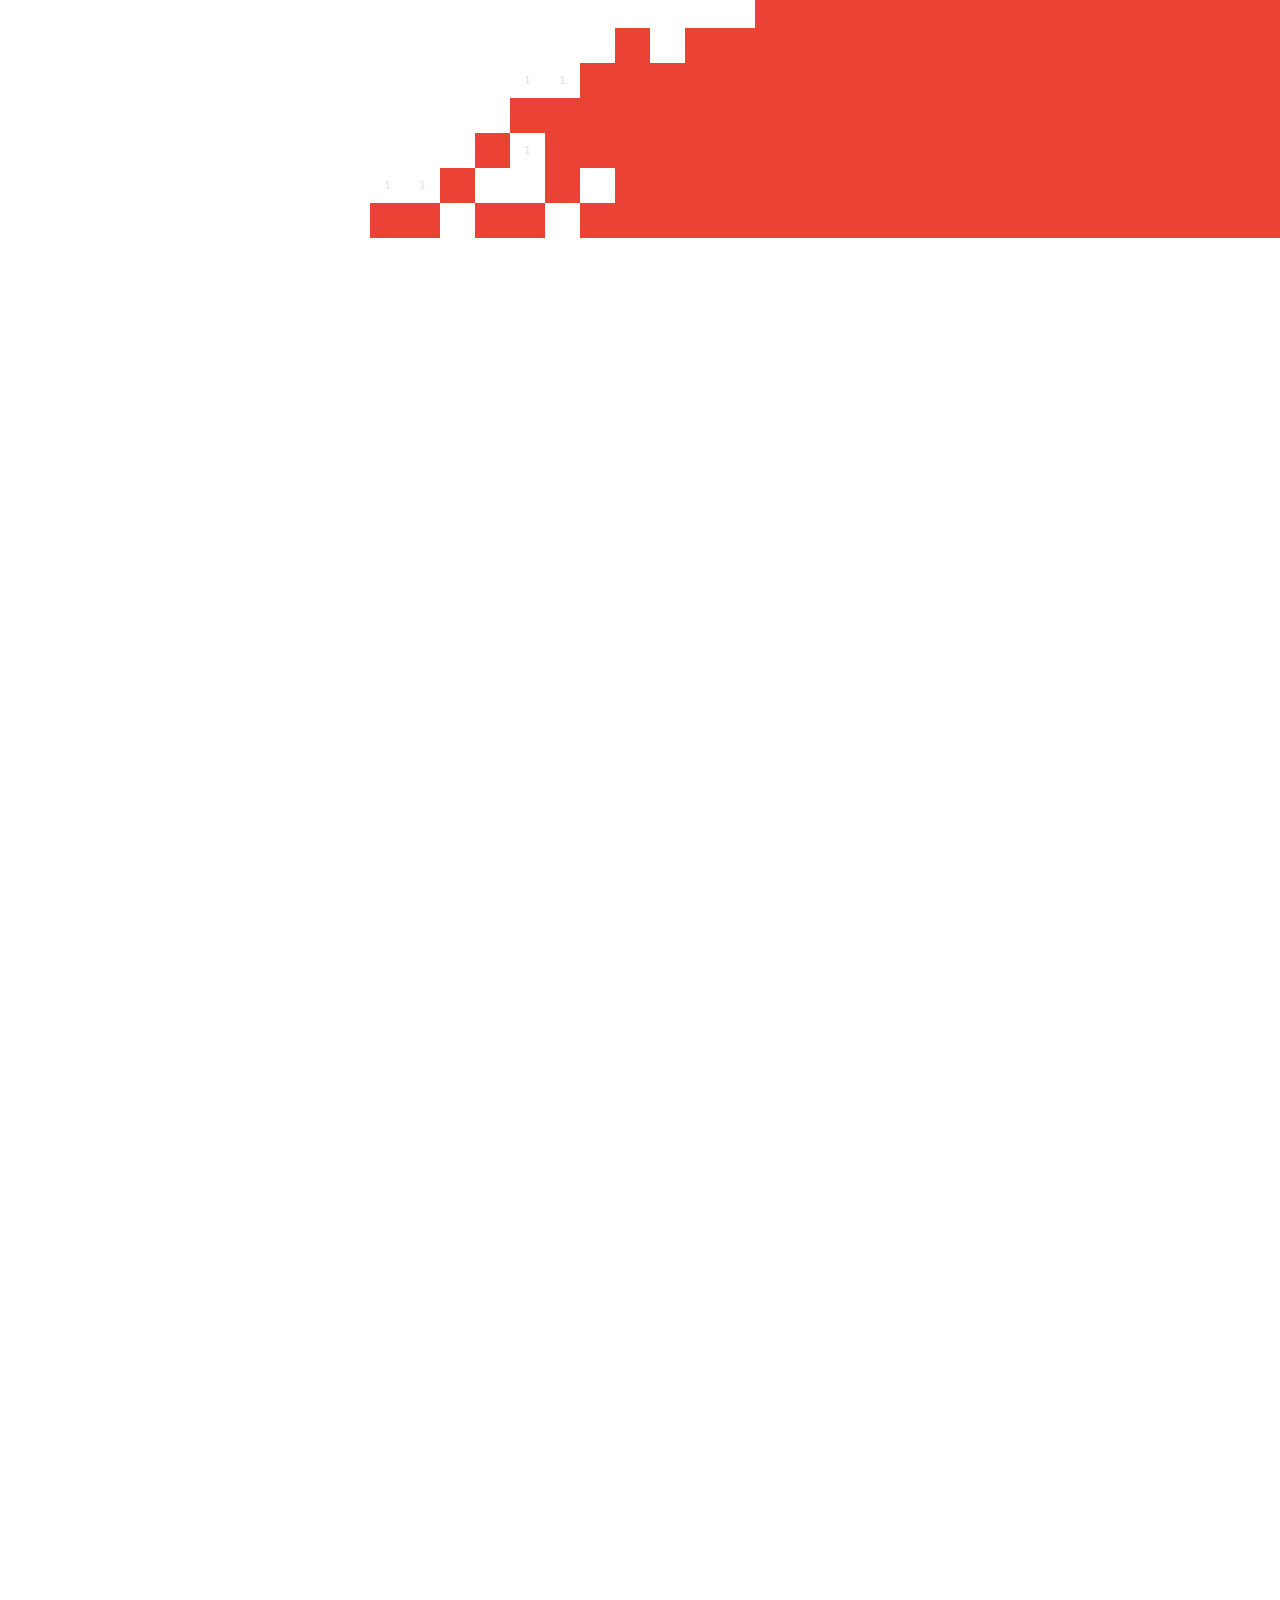
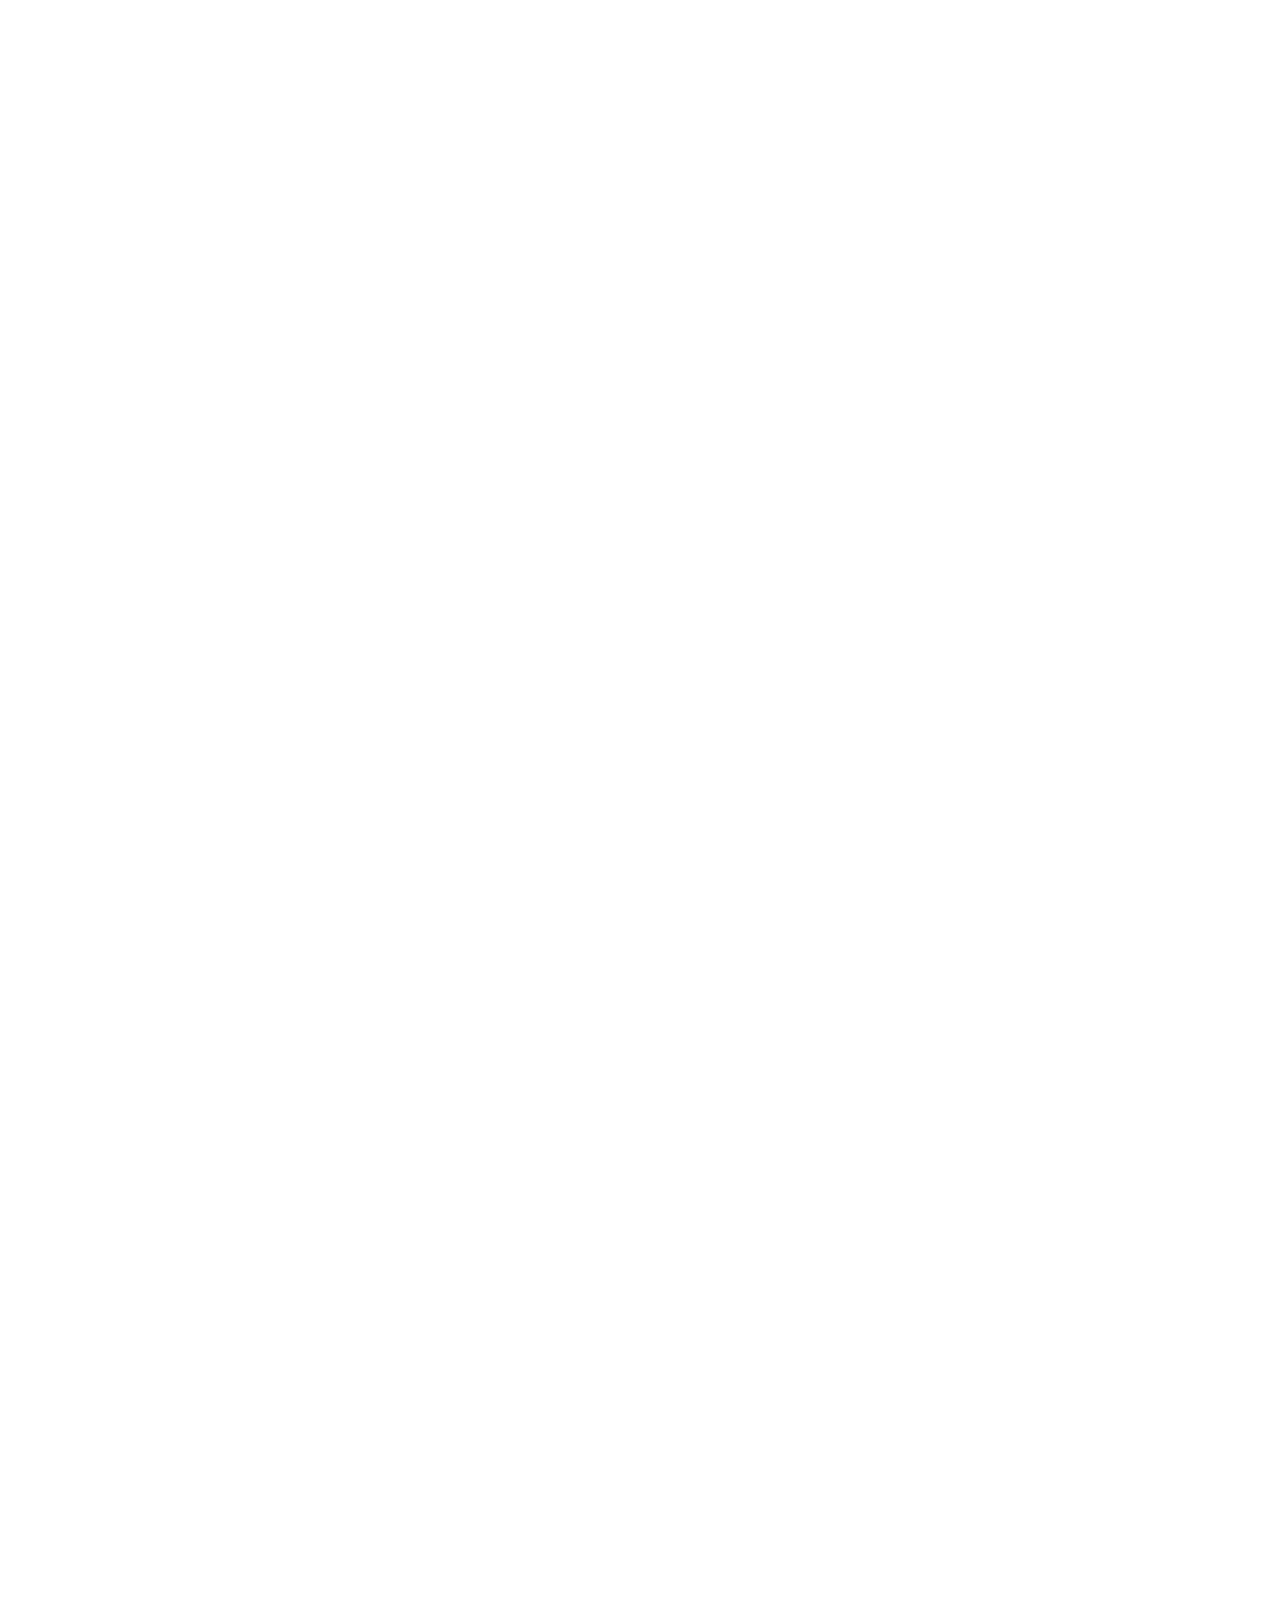
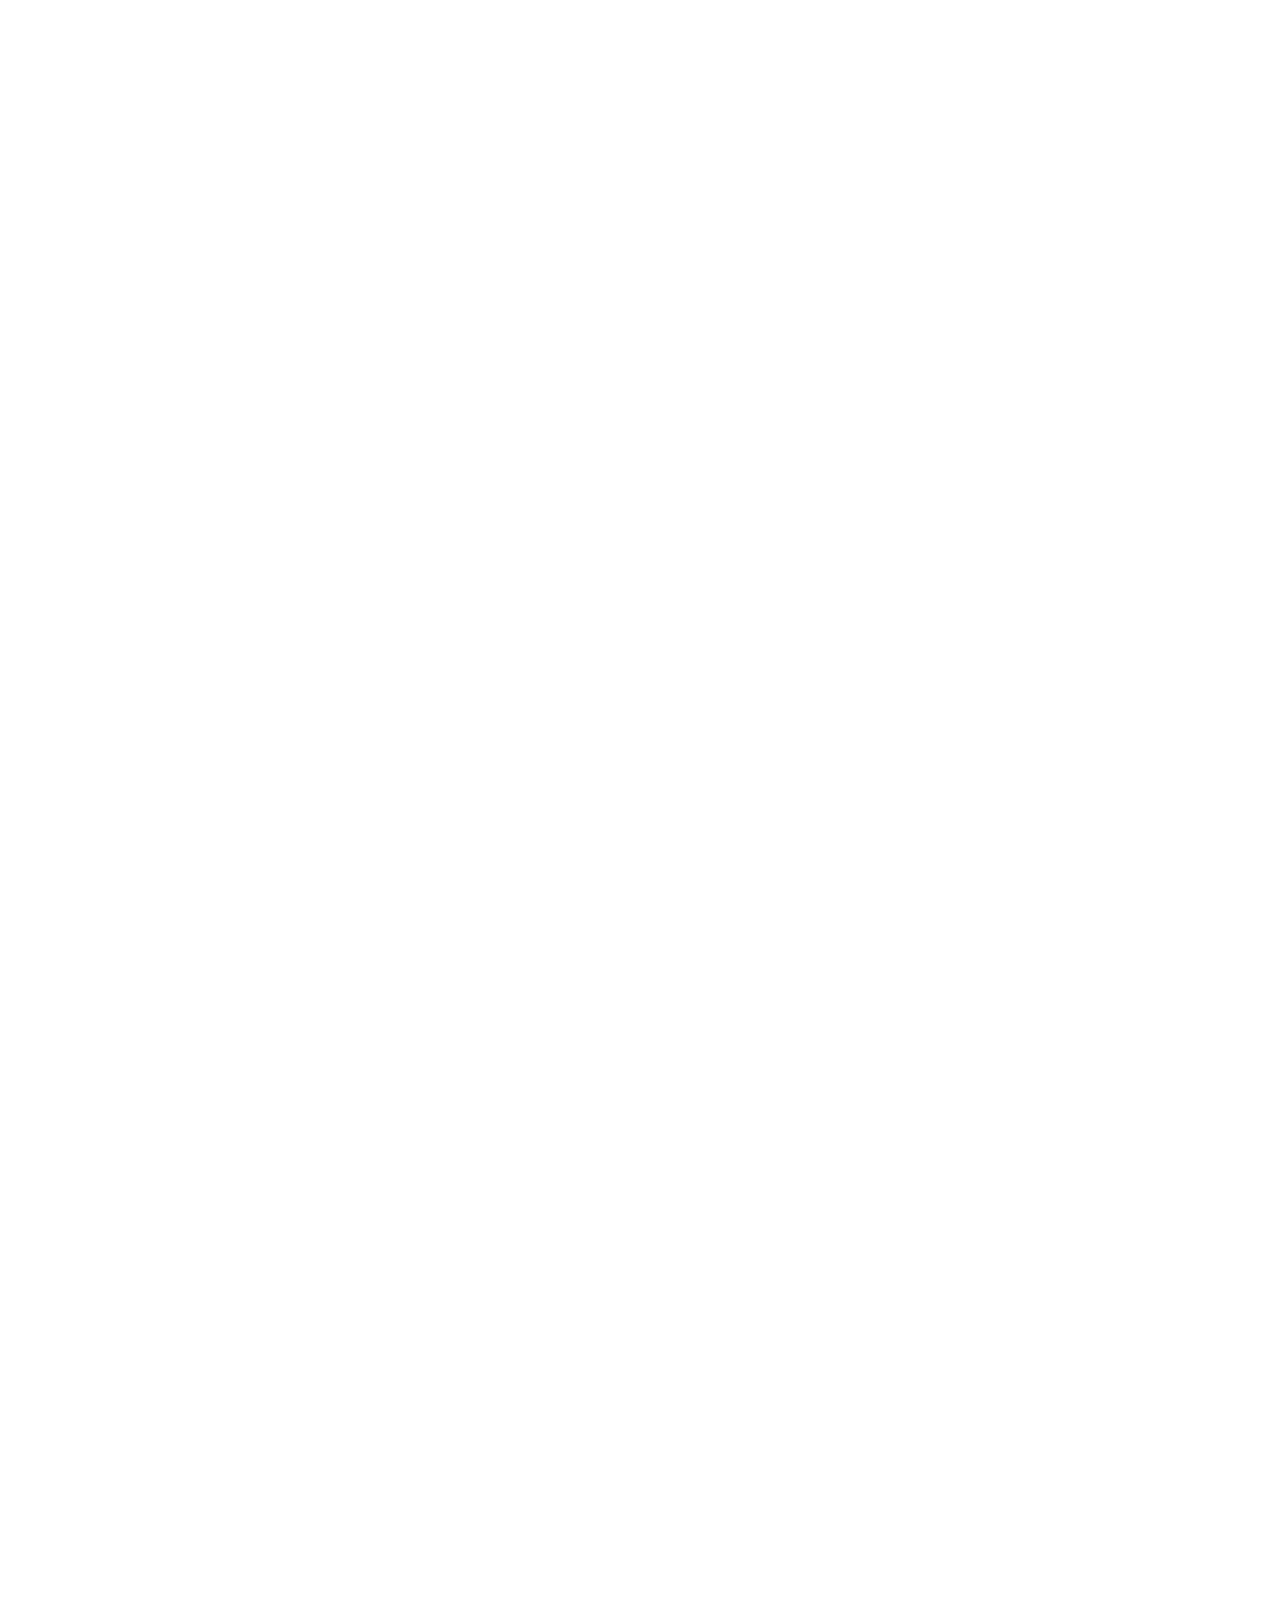
==== commit e536bf9a: "[수정] 텍스트 수정" ====
--- a/index.html
+++ b/index.html
@@ -9,7 +9,7 @@
     />
     <meta name="viewport" content="width=device-width, initial-scale=1.0" />
     <title>myFirstPortfolio</title>
-    <script type="module" crossorigin src="./assets/index-B24BGe9C.js"></script>
+    <script type="module" crossorigin src="./assets/index-1E6hig9M.js"></script>
     <link rel="stylesheet" crossorigin href="./assets/index-jLAzlCdE.css" />
   </head>
   <body>
